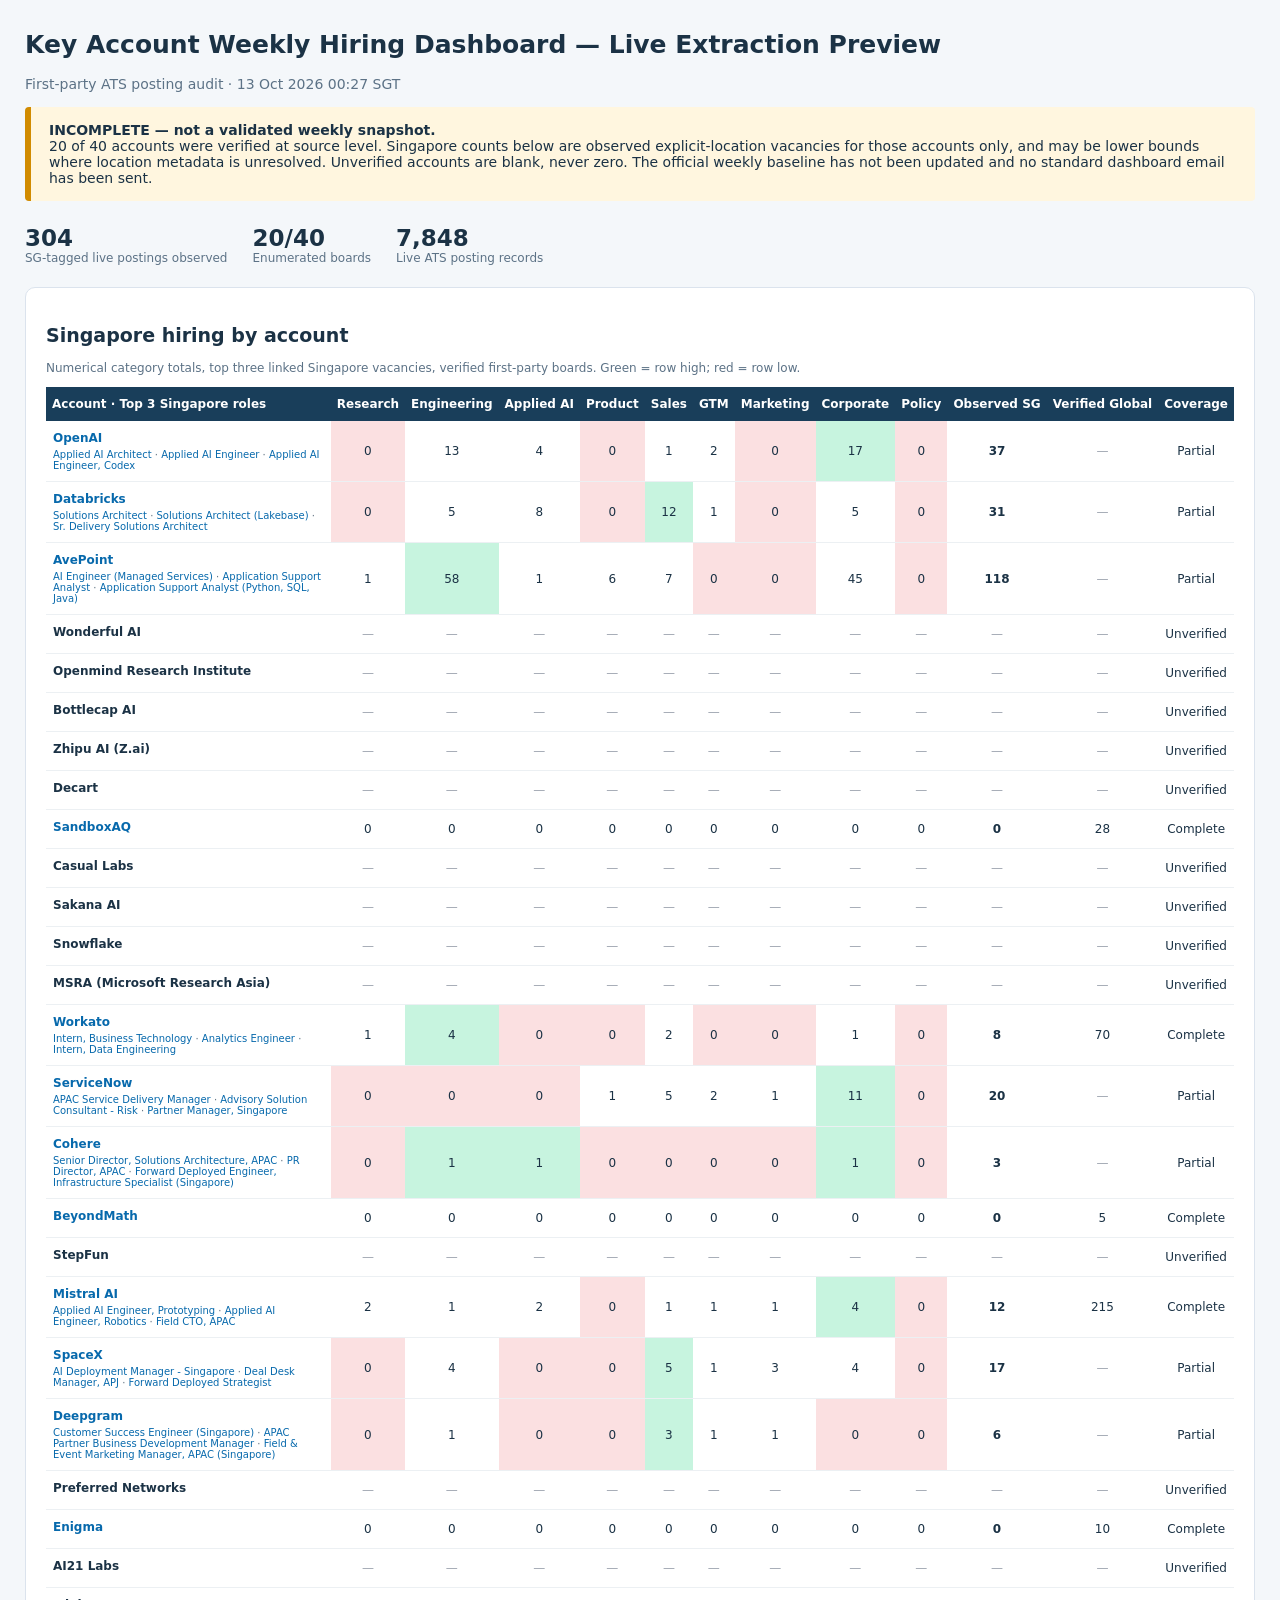
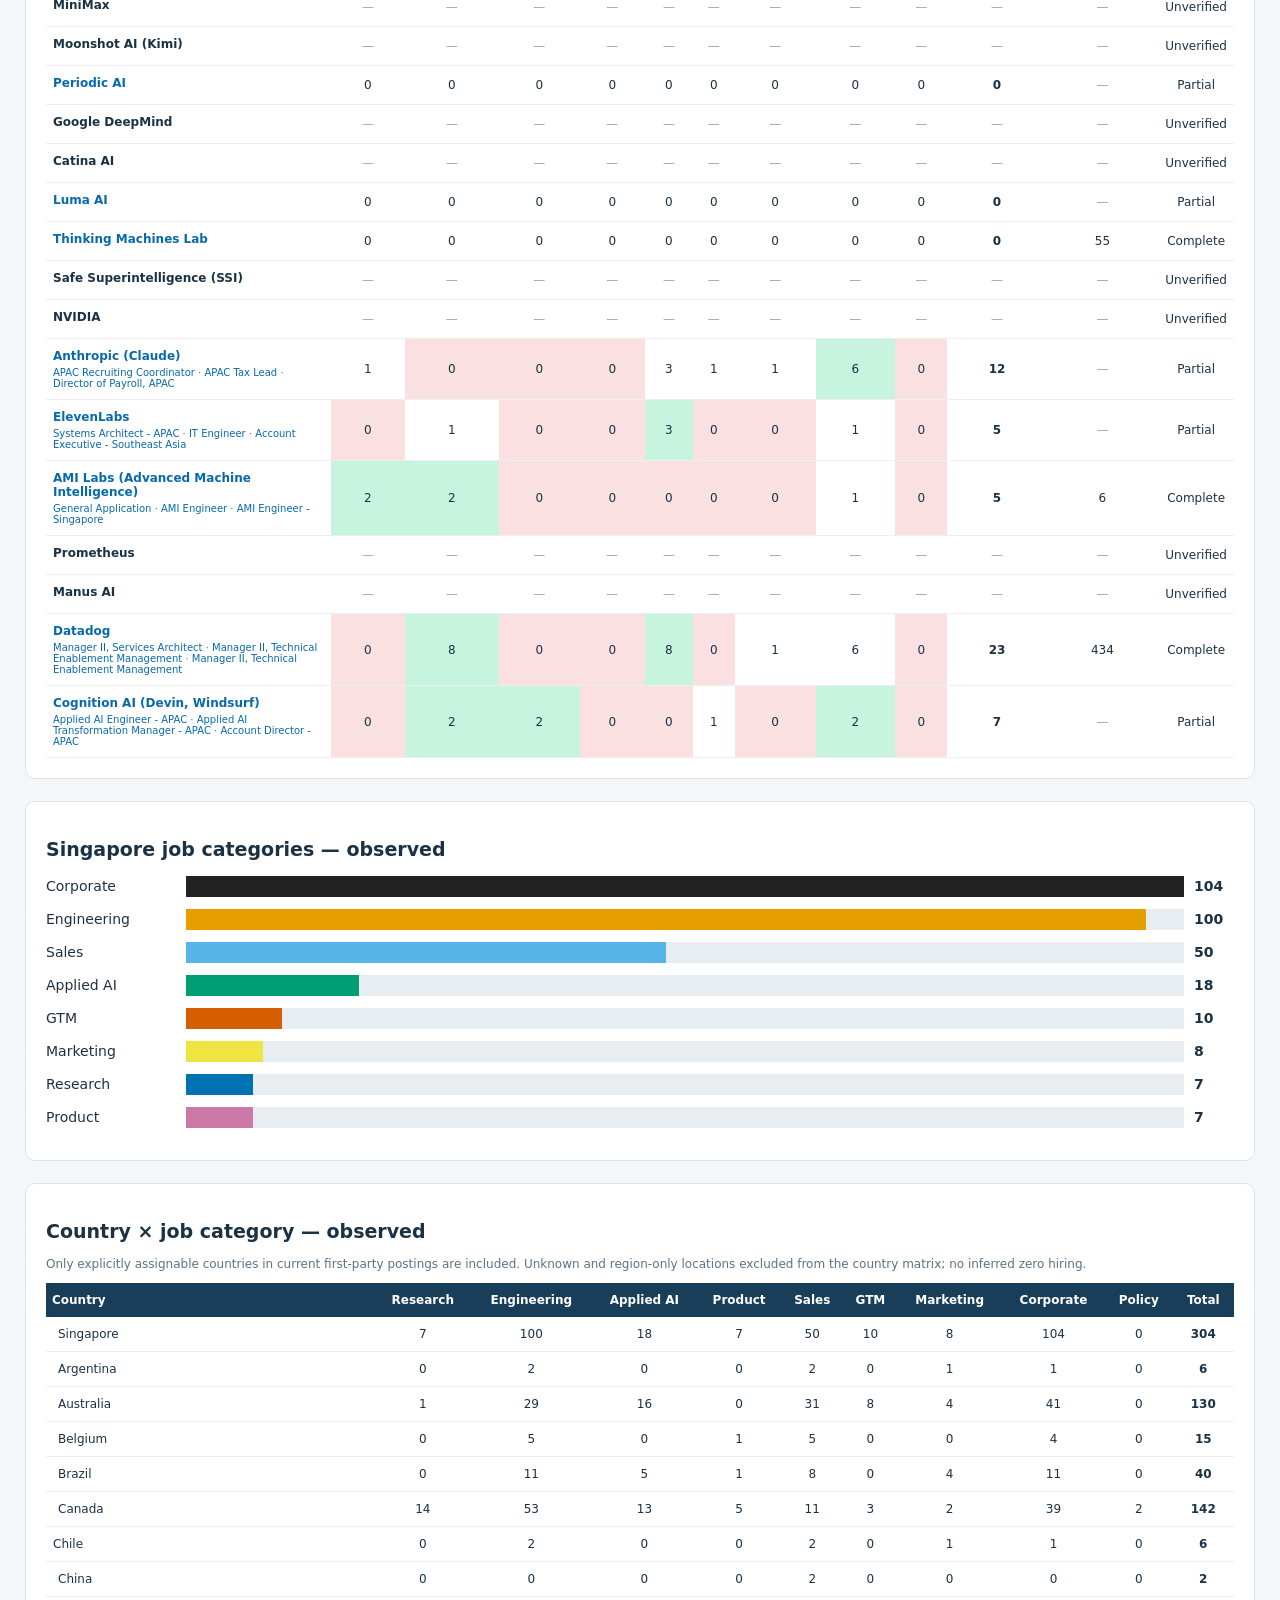
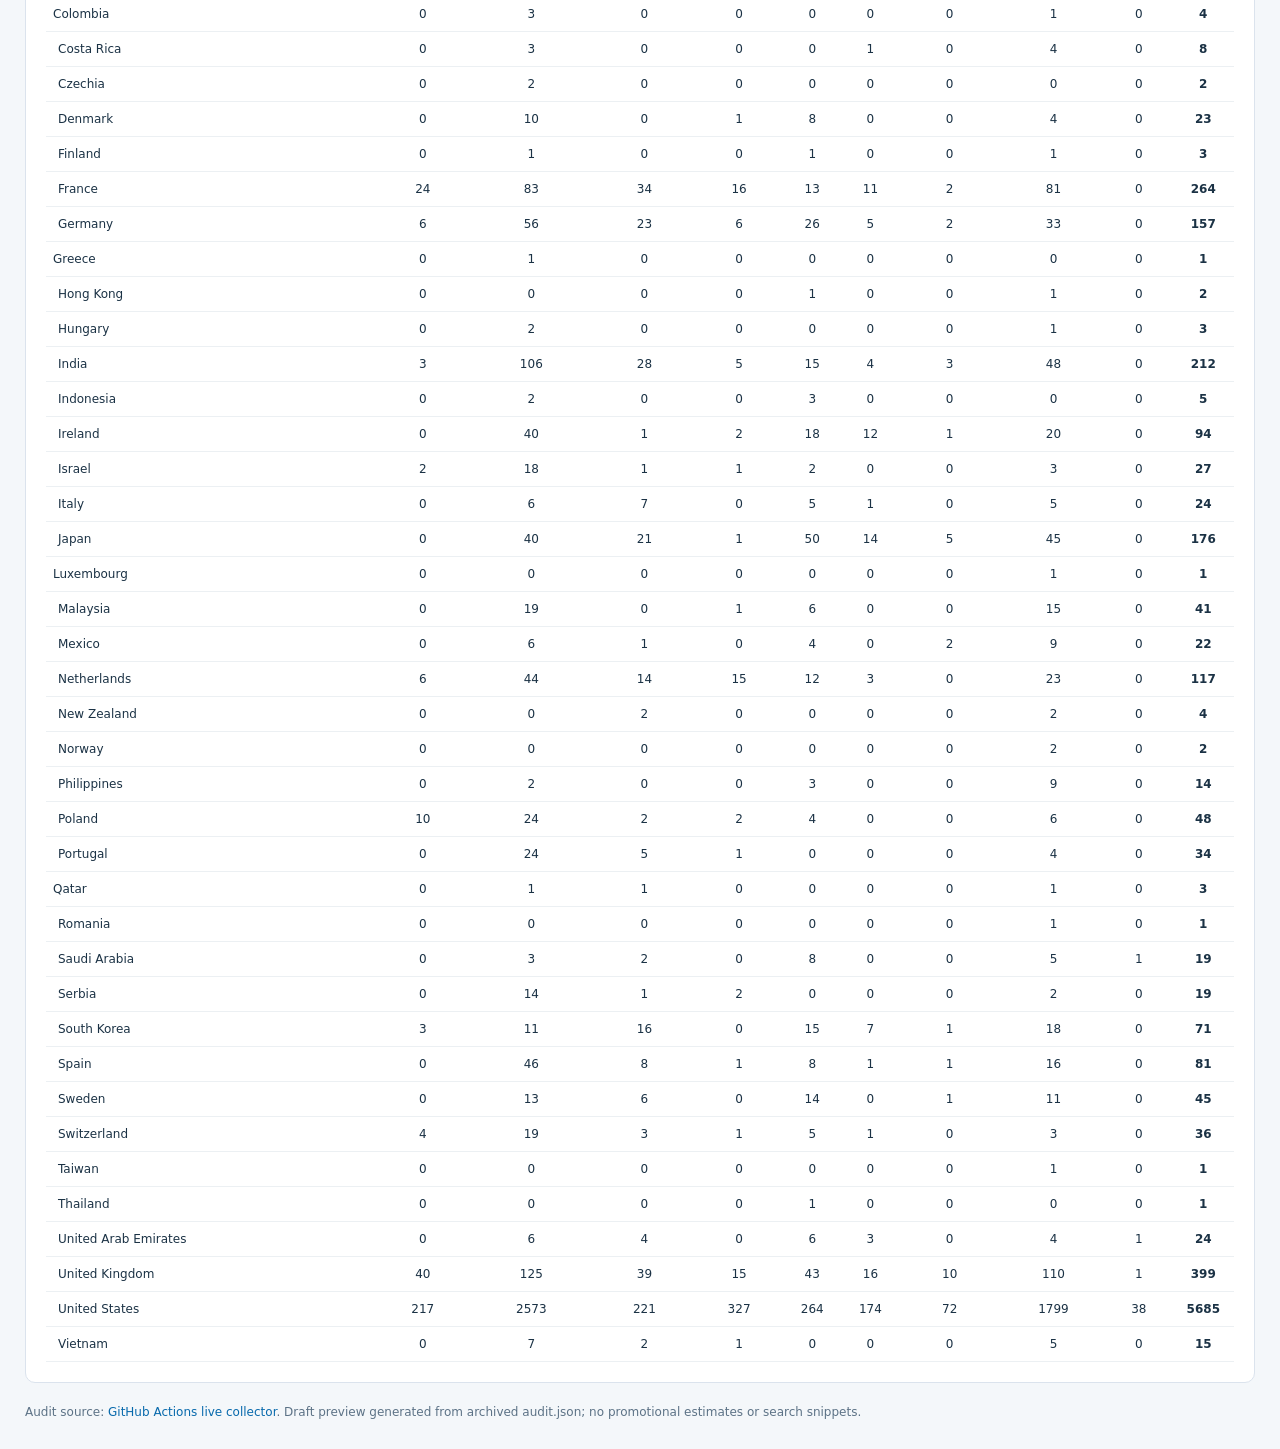
==== weekly-hiring-preview/index.html @ fa165f2d "Publish clearly labeled incomplete live hiring scrape preview without changing production baseline" ====
<!DOCTYPE html><html lang="en"><head><meta charset="UTF-8"><meta name="viewport" content="width=device-width,initial-scale=1"><title>Weekly Hiring — Incomplete Live Preview</title><style>body{font:14px system-ui,Arial,sans-serif;background:#f4f7fa;color:#1b3245;margin:0}main{max-width:1600px;margin:30px auto;padding:0 25px}h1{font-size:25px}h2{font-size:19px}.banner{background:#fff6df;border-left:6px solid #d18b00;padding:15px 18px;margin:15px 0 24px;border-radius:4px}.card{background:#fff;border-radius:10px;padding:20px;margin:22px 0;border:1px solid #dbe3ed}.muted{color:#5c7286}a{color:#0769ac;text-decoration:none}a:hover{text-decoration:underline}.wrap{overflow:auto}table{min-width:1050px;width:100%;border-collapse:collapse;font-size:12px}th{background:#193e5a;color:#fff;padding:10px 6px;text-align:center;white-space:nowrap}th:first-child{text-align:left}td{padding:10px 7px;border-bottom:1px solid #ecf0f3;text-align:center}td.name{text-align:left;min-width:240px}.role{font-size:10px;margin-top:4px;color:#5f7180}.top{background:#c7f4df}.low{background:#fbe0e1}.unknown{color:#9ca3af}.bar{display:grid;grid-template-columns:130px 1fr 40px;align-items:center;gap:10px;margin:12px 0}.track{background:#e8edf1;height:21px}.fill{height:21px}.flag{width:20px;vertical-align:middle;margin-right:5px}.meta{display:flex;gap:25px;flex-wrap:wrap}.stat{font-size:23px;font-weight:700}.small{font-size:12px}</style></head><body><main><h1>Key Account Weekly Hiring Dashboard — Live Extraction Preview</h1><div class="muted">First-party ATS posting audit · 13 Oct 2026 00:27 SGT</div><div class="banner"><strong>INCOMPLETE — not a validated weekly snapshot.</strong><br>20 of 40 accounts were verified at source level. Singapore counts below are observed explicit-location vacancies for those accounts only, and may be lower bounds where location metadata is unresolved. Unverified accounts are blank, never zero. The official weekly baseline has not been updated and no standard dashboard email has been sent.</div><div class="meta"><div><div class="stat">304</div><div class="small muted">SG-tagged live postings observed</div></div><div><div class="stat">20/40</div><div class="small muted">Enumerated boards</div></div><div><div class="stat">7,848</div><div class="small muted">Live ATS posting records</div></div></div><section class="card"><h2>Singapore hiring by account</h2><p class="small muted">Numerical category totals, top three linked Singapore vacancies, verified first-party boards. Green = row high; red = row low.</p><div class="wrap"><table><thead><tr><th>Account · Top 3 Singapore roles</th><th>Research</th><th>Engineering</th><th>Applied AI</th><th>Product</th><th>Sales</th><th>GTM</th><th>Marketing</th><th>Corporate</th><th>Policy</th><th>Observed SG</th><th>Verified Global</th><th>Coverage</th></tr></thead><tbody><tr><td class="name"><b><a target="_blank" rel="noopener noreferrer" href="https://jobs.ashbyhq.com/openai">OpenAI</a></b><div class="role"><a target="_blank" rel="noopener noreferrer" href="https://jobs.ashbyhq.com/openai/b8fbe6d1-6363-4366-8484-de32cf4d1410">Applied AI Architect</a> · <a target="_blank" rel="noopener noreferrer" href="https://jobs.ashbyhq.com/openai/8acfba11-707e-4d8e-a860-88643fae24ba">Applied AI Engineer</a> · <a target="_blank" rel="noopener noreferrer" href="https://jobs.ashbyhq.com/openai/02ec1893-17df-420c-8d19-48eca8edd884">Applied AI Engineer, Codex</a></div></td><td class="low">0</td><td class="">13</td><td class="">4</td><td class="low">0</td><td class="">1</td><td class="">2</td><td class="low">0</td><td class="top">17</td><td class="low">0</td><td><b>37</b></td><td class="unknown">—</td><td>Partial</td></tr><tr><td class="name"><b><a target="_blank" rel="noopener noreferrer" href="https://boards.greenhouse.io/databricks">Databricks</a></b><div class="role"><a target="_blank" rel="noopener noreferrer" href="https://databricks.com/company/careers/open-positions/job?gh_jid=8783421002">Solutions Architect</a> · <a target="_blank" rel="noopener noreferrer" href="https://databricks.com/company/careers/open-positions/job?gh_jid=8567985002">Solutions Architect (Lakebase)</a> · <a target="_blank" rel="noopener noreferrer" href="https://databricks.com/company/careers/open-positions/job?gh_jid=8849858002">Sr. Delivery Solutions Architect</a></div></td><td class="low">0</td><td class="">5</td><td class="">8</td><td class="low">0</td><td class="top">12</td><td class="">1</td><td class="low">0</td><td class="">5</td><td class="low">0</td><td><b>31</b></td><td class="unknown">—</td><td>Partial</td></tr><tr><td class="name"><b><a target="_blank" rel="noopener noreferrer" href="https://boards.greenhouse.io/avepoint">AvePoint</a></b><div class="role"><a target="_blank" rel="noopener noreferrer" href="https://www.avepoint.com/careers/job-detail?gh_jid=8029829">AI Engineer (Managed Services)</a> · <a target="_blank" rel="noopener noreferrer" href="https://www.avepoint.com/careers/job-detail?gh_jid=7765557">Application Support Analyst</a> · <a target="_blank" rel="noopener noreferrer" href="https://www.avepoint.com/careers/job-detail?gh_jid=7809999">Application Support Analyst (Python, SQL, Java)</a></div></td><td class="">1</td><td class="top">58</td><td class="">1</td><td class="">6</td><td class="">7</td><td class="low">0</td><td class="low">0</td><td class="">45</td><td class="low">0</td><td><b>118</b></td><td class="unknown">—</td><td>Partial</td></tr><tr><td class="name"><b>Wonderful AI</b><div class="role"></div></td><td class="unknown">—</td><td class="unknown">—</td><td class="unknown">—</td><td class="unknown">—</td><td class="unknown">—</td><td class="unknown">—</td><td class="unknown">—</td><td class="unknown">—</td><td class="unknown">—</td><td class="unknown">—</td><td class="unknown">—</td><td>Unverified</td></tr><tr><td class="name"><b>Openmind Research Institute</b><div class="role"></div></td><td class="unknown">—</td><td class="unknown">—</td><td class="unknown">—</td><td class="unknown">—</td><td class="unknown">—</td><td class="unknown">—</td><td class="unknown">—</td><td class="unknown">—</td><td class="unknown">—</td><td class="unknown">—</td><td class="unknown">—</td><td>Unverified</td></tr><tr><td class="name"><b>Bottlecap AI</b><div class="role"></div></td><td class="unknown">—</td><td class="unknown">—</td><td class="unknown">—</td><td class="unknown">—</td><td class="unknown">—</td><td class="unknown">—</td><td class="unknown">—</td><td class="unknown">—</td><td class="unknown">—</td><td class="unknown">—</td><td class="unknown">—</td><td>Unverified</td></tr><tr><td class="name"><b>Zhipu AI (Z.ai)</b><div class="role"></div></td><td class="unknown">—</td><td class="unknown">—</td><td class="unknown">—</td><td class="unknown">—</td><td class="unknown">—</td><td class="unknown">—</td><td class="unknown">—</td><td class="unknown">—</td><td class="unknown">—</td><td class="unknown">—</td><td class="unknown">—</td><td>Unverified</td></tr><tr><td class="name"><b>Decart</b><div class="role"></div></td><td class="unknown">—</td><td class="unknown">—</td><td class="unknown">—</td><td class="unknown">—</td><td class="unknown">—</td><td class="unknown">—</td><td class="unknown">—</td><td class="unknown">—</td><td class="unknown">—</td><td class="unknown">—</td><td class="unknown">—</td><td>Unverified</td></tr><tr><td class="name"><b><a target="_blank" rel="noopener noreferrer" href="https://jobs.ashbyhq.com/sandboxaq">SandboxAQ</a></b><div class="role"></div></td><td class="">0</td><td class="">0</td><td class="">0</td><td class="">0</td><td class="">0</td><td class="">0</td><td class="">0</td><td class="">0</td><td class="">0</td><td><b>0</b></td><td>28</td><td>Complete</td></tr><tr><td class="name"><b>Casual Labs</b><div class="role"></div></td><td class="unknown">—</td><td class="unknown">—</td><td class="unknown">—</td><td class="unknown">—</td><td class="unknown">—</td><td class="unknown">—</td><td class="unknown">—</td><td class="unknown">—</td><td class="unknown">—</td><td class="unknown">—</td><td class="unknown">—</td><td>Unverified</td></tr><tr><td class="name"><b>Sakana AI</b><div class="role"></div></td><td class="unknown">—</td><td class="unknown">—</td><td class="unknown">—</td><td class="unknown">—</td><td class="unknown">—</td><td class="unknown">—</td><td class="unknown">—</td><td class="unknown">—</td><td class="unknown">—</td><td class="unknown">—</td><td class="unknown">—</td><td>Unverified</td></tr><tr><td class="name"><b>Snowflake</b><div class="role"></div></td><td class="unknown">—</td><td class="unknown">—</td><td class="unknown">—</td><td class="unknown">—</td><td class="unknown">—</td><td class="unknown">—</td><td class="unknown">—</td><td class="unknown">—</td><td class="unknown">—</td><td class="unknown">—</td><td class="unknown">—</td><td>Unverified</td></tr><tr><td class="name"><b>MSRA (Microsoft Research Asia)</b><div class="role"></div></td><td class="unknown">—</td><td class="unknown">—</td><td class="unknown">—</td><td class="unknown">—</td><td class="unknown">—</td><td class="unknown">—</td><td class="unknown">—</td><td class="unknown">—</td><td class="unknown">—</td><td class="unknown">—</td><td class="unknown">—</td><td>Unverified</td></tr><tr><td class="name"><b><a target="_blank" rel="noopener noreferrer" href="https://boards.greenhouse.io/workato">Workato</a></b><div class="role"><a target="_blank" rel="noopener noreferrer" href="https://www.workato.com/careers?gh_jid=8644024002#open-roles">Intern, Business Technology</a> · <a target="_blank" rel="noopener noreferrer" href="https://www.workato.com/careers?gh_jid=8870119002#open-roles">Analytics Engineer</a> · <a target="_blank" rel="noopener noreferrer" href="https://www.workato.com/careers?gh_jid=8731177002#open-roles">Intern, Data Engineering</a></div></td><td class="">1</td><td class="top">4</td><td class="low">0</td><td class="low">0</td><td class="">2</td><td class="low">0</td><td class="low">0</td><td class="">1</td><td class="low">0</td><td><b>8</b></td><td>70</td><td>Complete</td></tr><tr><td class="name"><b><a target="_blank" rel="noopener noreferrer" href="https://careers.smartrecruiters.com/ServiceNow">ServiceNow</a></b><div class="role"><a target="_blank" rel="noopener noreferrer" href="https://api.smartrecruiters.com/v1/companies/ServiceNow/postings/744000153870781">APAC Service Delivery Manager</a> · <a target="_blank" rel="noopener noreferrer" href="https://api.smartrecruiters.com/v1/companies/ServiceNow/postings/744000154948875">Advisory Solution Consultant - Risk</a> · <a target="_blank" rel="noopener noreferrer" href="https://api.smartrecruiters.com/v1/companies/ServiceNow/postings/744000144601789">Partner Manager, Singapore </a></div></td><td class="low">0</td><td class="low">0</td><td class="low">0</td><td class="">1</td><td class="">5</td><td class="">2</td><td class="">1</td><td class="top">11</td><td class="low">0</td><td><b>20</b></td><td class="unknown">—</td><td>Partial</td></tr><tr><td class="name"><b><a target="_blank" rel="noopener noreferrer" href="https://jobs.ashbyhq.com/cohere">Cohere</a></b><div class="role"><a target="_blank" rel="noopener noreferrer" href="https://jobs.ashbyhq.com/cohere/14a286d9-e415-4198-8d3b-8e0a7882a5b6">Senior Director, Solutions Architecture, APAC</a> · <a target="_blank" rel="noopener noreferrer" href="https://jobs.ashbyhq.com/cohere/fee0951d-8f8a-41ad-a7d5-4b0083bbe777">PR Director, APAC</a> · <a target="_blank" rel="noopener noreferrer" href="https://jobs.ashbyhq.com/cohere/e88931c0-d3fa-4e81-accc-45db823ea616">Forward Deployed Engineer, Infrastructure Specialist (Singapore)</a></div></td><td class="low">0</td><td class="top">1</td><td class="top">1</td><td class="low">0</td><td class="low">0</td><td class="low">0</td><td class="low">0</td><td class="top">1</td><td class="low">0</td><td><b>3</b></td><td class="unknown">—</td><td>Partial</td></tr><tr><td class="name"><b><a target="_blank" rel="noopener noreferrer" href="https://jobs.ashbyhq.com/beyondmath">BeyondMath</a></b><div class="role"></div></td><td class="">0</td><td class="">0</td><td class="">0</td><td class="">0</td><td class="">0</td><td class="">0</td><td class="">0</td><td class="">0</td><td class="">0</td><td><b>0</b></td><td>5</td><td>Complete</td></tr><tr><td class="name"><b>StepFun</b><div class="role"></div></td><td class="unknown">—</td><td class="unknown">—</td><td class="unknown">—</td><td class="unknown">—</td><td class="unknown">—</td><td class="unknown">—</td><td class="unknown">—</td><td class="unknown">—</td><td class="unknown">—</td><td class="unknown">—</td><td class="unknown">—</td><td>Unverified</td></tr><tr><td class="name"><b><a target="_blank" rel="noopener noreferrer" href="https://jobs.ashbyhq.com/mistral.ai">Mistral AI</a></b><div class="role"><a target="_blank" rel="noopener noreferrer" href="https://jobs.ashbyhq.com/mistral.ai/52e1cc10-dfe0-4361-81c1-227f70f61e20">Applied AI Engineer, Prototyping</a> · <a target="_blank" rel="noopener noreferrer" href="https://jobs.ashbyhq.com/mistral.ai/d5b3861e-d8ff-4b8f-b0a1-3b8582a1c7b4">Applied AI Engineer, Robotics</a> · <a target="_blank" rel="noopener noreferrer" href="https://jobs.ashbyhq.com/mistral.ai/4c78b767-a3bb-454c-914e-4d5c4d38a0ec">Field CTO, APAC</a></div></td><td class="">2</td><td class="">1</td><td class="">2</td><td class="low">0</td><td class="">1</td><td class="">1</td><td class="">1</td><td class="top">4</td><td class="low">0</td><td><b>12</b></td><td>215</td><td>Complete</td></tr><tr><td class="name"><b><a target="_blank" rel="noopener noreferrer" href="https://boards.greenhouse.io/spacex">SpaceX</a></b><div class="role"><a target="_blank" rel="noopener noreferrer" href="https://jobs.ashbyhq.com/cursor/e3ccb495-a8a3-4ff0-a27b-262188abb9df">AI Deployment Manager - Singapore</a> · <a target="_blank" rel="noopener noreferrer" href="https://jobs.ashbyhq.com/cursor/64606b00-0273-4f74-966b-19f3ea01c469">Deal Desk Manager, APJ</a> · <a target="_blank" rel="noopener noreferrer" href="https://jobs.ashbyhq.com/cursor/f2cf204b-f469-4997-9508-f218c5869706">Forward Deployed Strategist</a></div></td><td class="low">0</td><td class="">4</td><td class="low">0</td><td class="low">0</td><td class="top">5</td><td class="">1</td><td class="">3</td><td class="">4</td><td class="low">0</td><td><b>17</b></td><td class="unknown">—</td><td>Partial</td></tr><tr><td class="name"><b><a target="_blank" rel="noopener noreferrer" href="https://jobs.ashbyhq.com/deepgram">Deepgram</a></b><div class="role"><a target="_blank" rel="noopener noreferrer" href="https://jobs.ashbyhq.com/deepgram/4cc235e0-f195-4f44-84f3-c30e07c4a388">Customer Success Engineer (Singapore)</a> · <a target="_blank" rel="noopener noreferrer" href="https://jobs.ashbyhq.com/deepgram/aafbab17-4caa-4b87-811c-21acfc566cf4">APAC Partner Business Development Manager</a> · <a target="_blank" rel="noopener noreferrer" href="https://jobs.ashbyhq.com/deepgram/6c2a6918-b04c-4407-b87c-46090c114bb0">Field &amp; Event Marketing Manager, APAC (Singapore)</a></div></td><td class="low">0</td><td class="">1</td><td class="low">0</td><td class="low">0</td><td class="top">3</td><td class="">1</td><td class="">1</td><td class="low">0</td><td class="low">0</td><td><b>6</b></td><td class="unknown">—</td><td>Partial</td></tr><tr><td class="name"><b>Preferred Networks</b><div class="role"></div></td><td class="unknown">—</td><td class="unknown">—</td><td class="unknown">—</td><td class="unknown">—</td><td class="unknown">—</td><td class="unknown">—</td><td class="unknown">—</td><td class="unknown">—</td><td class="unknown">—</td><td class="unknown">—</td><td class="unknown">—</td><td>Unverified</td></tr><tr><td class="name"><b><a target="_blank" rel="noopener noreferrer" href="https://boards.greenhouse.io/enigmaio">Enigma</a></b><div class="role"></div></td><td class="">0</td><td class="">0</td><td class="">0</td><td class="">0</td><td class="">0</td><td class="">0</td><td class="">0</td><td class="">0</td><td class="">0</td><td><b>0</b></td><td>10</td><td>Complete</td></tr><tr><td class="name"><b>AI21 Labs</b><div class="role"></div></td><td class="unknown">—</td><td class="unknown">—</td><td class="unknown">—</td><td class="unknown">—</td><td class="unknown">—</td><td class="unknown">—</td><td class="unknown">—</td><td class="unknown">—</td><td class="unknown">—</td><td class="unknown">—</td><td class="unknown">—</td><td>Unverified</td></tr><tr><td class="name"><b>MiniMax</b><div class="role"></div></td><td class="unknown">—</td><td class="unknown">—</td><td class="unknown">—</td><td class="unknown">—</td><td class="unknown">—</td><td class="unknown">—</td><td class="unknown">—</td><td class="unknown">—</td><td class="unknown">—</td><td class="unknown">—</td><td class="unknown">—</td><td>Unverified</td></tr><tr><td class="name"><b>Moonshot AI (Kimi)</b><div class="role"></div></td><td class="unknown">—</td><td class="unknown">—</td><td class="unknown">—</td><td class="unknown">—</td><td class="unknown">—</td><td class="unknown">—</td><td class="unknown">—</td><td class="unknown">—</td><td class="unknown">—</td><td class="unknown">—</td><td class="unknown">—</td><td>Unverified</td></tr><tr><td class="name"><b><a target="_blank" rel="noopener noreferrer" href="https://jobs.ashbyhq.com/periodic-labs">Periodic AI</a></b><div class="role"></div></td><td class="">0</td><td class="">0</td><td class="">0</td><td class="">0</td><td class="">0</td><td class="">0</td><td class="">0</td><td class="">0</td><td class="">0</td><td><b>0</b></td><td class="unknown">—</td><td>Partial</td></tr><tr><td class="name"><b>Google DeepMind</b><div class="role"></div></td><td class="unknown">—</td><td class="unknown">—</td><td class="unknown">—</td><td class="unknown">—</td><td class="unknown">—</td><td class="unknown">—</td><td class="unknown">—</td><td class="unknown">—</td><td class="unknown">—</td><td class="unknown">—</td><td class="unknown">—</td><td>Unverified</td></tr><tr><td class="name"><b>Catina AI</b><div class="role"></div></td><td class="unknown">—</td><td class="unknown">—</td><td class="unknown">—</td><td class="unknown">—</td><td class="unknown">—</td><td class="unknown">—</td><td class="unknown">—</td><td class="unknown">—</td><td class="unknown">—</td><td class="unknown">—</td><td class="unknown">—</td><td>Unverified</td></tr><tr><td class="name"><b><a target="_blank" rel="noopener noreferrer" href="https://jobs.ashbyhq.com/lumaai">Luma AI</a></b><div class="role"></div></td><td class="">0</td><td class="">0</td><td class="">0</td><td class="">0</td><td class="">0</td><td class="">0</td><td class="">0</td><td class="">0</td><td class="">0</td><td><b>0</b></td><td class="unknown">—</td><td>Partial</td></tr><tr><td class="name"><b><a target="_blank" rel="noopener noreferrer" href="https://jobs.ashbyhq.com/thinkingmachines">Thinking Machines Lab</a></b><div class="role"></div></td><td class="">0</td><td class="">0</td><td class="">0</td><td class="">0</td><td class="">0</td><td class="">0</td><td class="">0</td><td class="">0</td><td class="">0</td><td><b>0</b></td><td>55</td><td>Complete</td></tr><tr><td class="name"><b>Safe Superintelligence (SSI)</b><div class="role"></div></td><td class="unknown">—</td><td class="unknown">—</td><td class="unknown">—</td><td class="unknown">—</td><td class="unknown">—</td><td class="unknown">—</td><td class="unknown">—</td><td class="unknown">—</td><td class="unknown">—</td><td class="unknown">—</td><td class="unknown">—</td><td>Unverified</td></tr><tr><td class="name"><b>NVIDIA</b><div class="role"></div></td><td class="unknown">—</td><td class="unknown">—</td><td class="unknown">—</td><td class="unknown">—</td><td class="unknown">—</td><td class="unknown">—</td><td class="unknown">—</td><td class="unknown">—</td><td class="unknown">—</td><td class="unknown">—</td><td class="unknown">—</td><td>Unverified</td></tr><tr><td class="name"><b><a target="_blank" rel="noopener noreferrer" href="https://boards.greenhouse.io/anthropic">Anthropic (Claude)</a></b><div class="role"><a target="_blank" rel="noopener noreferrer" href="https://job-boards.greenhouse.io/anthropic/jobs/5427309008">APAC Recruiting Coordinator</a> · <a target="_blank" rel="noopener noreferrer" href="https://job-boards.greenhouse.io/anthropic/jobs/5358148008">APAC Tax Lead</a> · <a target="_blank" rel="noopener noreferrer" href="https://job-boards.greenhouse.io/anthropic/jobs/5357955008">Director of Payroll, APAC</a></div></td><td class="">1</td><td class="low">0</td><td class="low">0</td><td class="low">0</td><td class="">3</td><td class="">1</td><td class="">1</td><td class="top">6</td><td class="low">0</td><td><b>12</b></td><td class="unknown">—</td><td>Partial</td></tr><tr><td class="name"><b><a target="_blank" rel="noopener noreferrer" href="https://jobs.ashbyhq.com/elevenlabs">ElevenLabs</a></b><div class="role"><a target="_blank" rel="noopener noreferrer" href="https://jobs.ashbyhq.com/elevenlabs/90cc8a34-1707-4aef-b509-94f94389d149">Systems Architect - APAC </a> · <a target="_blank" rel="noopener noreferrer" href="https://jobs.ashbyhq.com/elevenlabs/51858d8d-38ac-450b-a069-797509f465ef">IT Engineer</a> · <a target="_blank" rel="noopener noreferrer" href="https://jobs.ashbyhq.com/elevenlabs/f0d1e869-4874-45af-9bc3-81479d88565b">Account Executive  - Southeast Asia </a></div></td><td class="low">0</td><td class="">1</td><td class="low">0</td><td class="low">0</td><td class="top">3</td><td class="low">0</td><td class="low">0</td><td class="">1</td><td class="low">0</td><td><b>5</b></td><td class="unknown">—</td><td>Partial</td></tr><tr><td class="name"><b><a target="_blank" rel="noopener noreferrer" href="https://jobs.ashbyhq.com/ami">AMI Labs (Advanced Machine Intelligence)</a></b><div class="role"><a target="_blank" rel="noopener noreferrer" href="https://jobs.ashbyhq.com/ami/34d3053f-381f-4350-9c9b-172e5d6a6b70">General Application</a> · <a target="_blank" rel="noopener noreferrer" href="https://jobs.ashbyhq.com/ami/df8b17c5-97e6-49e7-abb9-c21a39e4162a">AMI Engineer</a> · <a target="_blank" rel="noopener noreferrer" href="https://jobs.ashbyhq.com/ami/9f59ac61-f20b-4d33-9343-9603f693523f">AMI Engineer - Singapore</a></div></td><td class="top">2</td><td class="top">2</td><td class="low">0</td><td class="low">0</td><td class="low">0</td><td class="low">0</td><td class="low">0</td><td class="">1</td><td class="low">0</td><td><b>5</b></td><td>6</td><td>Complete</td></tr><tr><td class="name"><b>Prometheus</b><div class="role"></div></td><td class="unknown">—</td><td class="unknown">—</td><td class="unknown">—</td><td class="unknown">—</td><td class="unknown">—</td><td class="unknown">—</td><td class="unknown">—</td><td class="unknown">—</td><td class="unknown">—</td><td class="unknown">—</td><td class="unknown">—</td><td>Unverified</td></tr><tr><td class="name"><b>Manus AI</b><div class="role"></div></td><td class="unknown">—</td><td class="unknown">—</td><td class="unknown">—</td><td class="unknown">—</td><td class="unknown">—</td><td class="unknown">—</td><td class="unknown">—</td><td class="unknown">—</td><td class="unknown">—</td><td class="unknown">—</td><td class="unknown">—</td><td>Unverified</td></tr><tr><td class="name"><b><a target="_blank" rel="noopener noreferrer" href="https://boards.greenhouse.io/datadog">Datadog</a></b><div class="role"><a target="_blank" rel="noopener noreferrer" href="https://careers.datadoghq.com/detail/7939294/?gh_jid=7939294">Manager II, Services Architect</a> · <a target="_blank" rel="noopener noreferrer" href="https://careers.datadoghq.com/detail/8233540/?gh_jid=8233540">Manager II, Technical Enablement Management</a> · <a target="_blank" rel="noopener noreferrer" href="https://careers.datadoghq.com/detail/8226522/?gh_jid=8226522">Manager II, Technical Enablement Management</a></div></td><td class="low">0</td><td class="top">8</td><td class="low">0</td><td class="low">0</td><td class="top">8</td><td class="low">0</td><td class="">1</td><td class="">6</td><td class="low">0</td><td><b>23</b></td><td>434</td><td>Complete</td></tr><tr><td class="name"><b><a target="_blank" rel="noopener noreferrer" href="https://jobs.ashbyhq.com/cognition">Cognition AI (Devin, Windsurf)</a></b><div class="role"><a target="_blank" rel="noopener noreferrer" href="https://jobs.ashbyhq.com/cognition/12250aa8-c371-440c-8189-04872fd43eeb">Applied AI Engineer - APAC</a> · <a target="_blank" rel="noopener noreferrer" href="https://jobs.ashbyhq.com/cognition/be59ef70-1b34-4af5-a831-da964a6d3869">Applied AI Transformation Manager - APAC</a> · <a target="_blank" rel="noopener noreferrer" href="https://jobs.ashbyhq.com/cognition/99ac30db-26d9-4cae-8b50-5a509dfb10a9">Account Director - APAC</a></div></td><td class="low">0</td><td class="top">2</td><td class="top">2</td><td class="low">0</td><td class="low">0</td><td class="">1</td><td class="low">0</td><td class="top">2</td><td class="low">0</td><td><b>7</b></td><td class="unknown">—</td><td>Partial</td></tr></tbody></table></div></section><section class="card"><h2>Singapore job categories — observed</h2><div class="bar"><span>Corporate</span><div class="track"><div class="fill" style="width:100.0%;background:#222"></div></div><b>104</b></div><div class="bar"><span>Engineering</span><div class="track"><div class="fill" style="width:96.2%;background:#E69F00"></div></div><b>100</b></div><div class="bar"><span>Sales</span><div class="track"><div class="fill" style="width:48.1%;background:#56B4E9"></div></div><b>50</b></div><div class="bar"><span>Applied AI</span><div class="track"><div class="fill" style="width:17.3%;background:#009E73"></div></div><b>18</b></div><div class="bar"><span>GTM</span><div class="track"><div class="fill" style="width:9.6%;background:#D55E00"></div></div><b>10</b></div><div class="bar"><span>Marketing</span><div class="track"><div class="fill" style="width:7.7%;background:#F0E442"></div></div><b>8</b></div><div class="bar"><span>Research</span><div class="track"><div class="fill" style="width:6.7%;background:#0072B2"></div></div><b>7</b></div><div class="bar"><span>Product</span><div class="track"><div class="fill" style="width:6.7%;background:#CC79A7"></div></div><b>7</b></div></section><section class="card"><h2>Country × job category — observed</h2><p class="small muted">Only explicitly assignable countries in current first-party postings are included. Unknown and region-only locations excluded from the country matrix; no inferred zero hiring.</p><div class="wrap"><table><thead><tr><th>Country</th><th>Research</th><th>Engineering</th><th>Applied AI</th><th>Product</th><th>Sales</th><th>GTM</th><th>Marketing</th><th>Corporate</th><th>Policy</th><th>Total</th></tr></thead><tbody><tr><td class="name"><img class="flag" alt="" loading="lazy" src="https://flagcdn.com/w20/sg.png">Singapore</td><td>7</td><td>100</td><td>18</td><td>7</td><td>50</td><td>10</td><td>8</td><td>104</td><td>0</td><td><b>304</b></td></tr><tr><td class="name"><img class="flag" alt="" loading="lazy" src="https://flagcdn.com/w20/ar.png">Argentina</td><td>0</td><td>2</td><td>0</td><td>0</td><td>2</td><td>0</td><td>1</td><td>1</td><td>0</td><td><b>6</b></td></tr><tr><td class="name"><img class="flag" alt="" loading="lazy" src="https://flagcdn.com/w20/au.png">Australia</td><td>1</td><td>29</td><td>16</td><td>0</td><td>31</td><td>8</td><td>4</td><td>41</td><td>0</td><td><b>130</b></td></tr><tr><td class="name"><img class="flag" alt="" loading="lazy" src="https://flagcdn.com/w20/be.png">Belgium</td><td>0</td><td>5</td><td>0</td><td>1</td><td>5</td><td>0</td><td>0</td><td>4</td><td>0</td><td><b>15</b></td></tr><tr><td class="name"><img class="flag" alt="" loading="lazy" src="https://flagcdn.com/w20/br.png">Brazil</td><td>0</td><td>11</td><td>5</td><td>1</td><td>8</td><td>0</td><td>4</td><td>11</td><td>0</td><td><b>40</b></td></tr><tr><td class="name"><img class="flag" alt="" loading="lazy" src="https://flagcdn.com/w20/ca.png">Canada</td><td>14</td><td>53</td><td>13</td><td>5</td><td>11</td><td>3</td><td>2</td><td>39</td><td>2</td><td><b>142</b></td></tr><tr><td class="name">Chile</td><td>0</td><td>2</td><td>0</td><td>0</td><td>2</td><td>0</td><td>1</td><td>1</td><td>0</td><td><b>6</b></td></tr><tr><td class="name"><img class="flag" alt="" loading="lazy" src="https://flagcdn.com/w20/cn.png">China</td><td>0</td><td>0</td><td>0</td><td>0</td><td>2</td><td>0</td><td>0</td><td>0</td><td>0</td><td><b>2</b></td></tr><tr><td class="name">Colombia</td><td>0</td><td>3</td><td>0</td><td>0</td><td>0</td><td>0</td><td>0</td><td>1</td><td>0</td><td><b>4</b></td></tr><tr><td class="name"><img class="flag" alt="" loading="lazy" src="https://flagcdn.com/w20/cr.png">Costa Rica</td><td>0</td><td>3</td><td>0</td><td>0</td><td>0</td><td>1</td><td>0</td><td>4</td><td>0</td><td><b>8</b></td></tr><tr><td class="name"><img class="flag" alt="" loading="lazy" src="https://flagcdn.com/w20/cz.png">Czechia</td><td>0</td><td>2</td><td>0</td><td>0</td><td>0</td><td>0</td><td>0</td><td>0</td><td>0</td><td><b>2</b></td></tr><tr><td class="name"><img class="flag" alt="" loading="lazy" src="https://flagcdn.com/w20/dk.png">Denmark</td><td>0</td><td>10</td><td>0</td><td>1</td><td>8</td><td>0</td><td>0</td><td>4</td><td>0</td><td><b>23</b></td></tr><tr><td class="name"><img class="flag" alt="" loading="lazy" src="https://flagcdn.com/w20/fi.png">Finland</td><td>0</td><td>1</td><td>0</td><td>0</td><td>1</td><td>0</td><td>0</td><td>1</td><td>0</td><td><b>3</b></td></tr><tr><td class="name"><img class="flag" alt="" loading="lazy" src="https://flagcdn.com/w20/fr.png">France</td><td>24</td><td>83</td><td>34</td><td>16</td><td>13</td><td>11</td><td>2</td><td>81</td><td>0</td><td><b>264</b></td></tr><tr><td class="name"><img class="flag" alt="" loading="lazy" src="https://flagcdn.com/w20/de.png">Germany</td><td>6</td><td>56</td><td>23</td><td>6</td><td>26</td><td>5</td><td>2</td><td>33</td><td>0</td><td><b>157</b></td></tr><tr><td class="name">Greece</td><td>0</td><td>1</td><td>0</td><td>0</td><td>0</td><td>0</td><td>0</td><td>0</td><td>0</td><td><b>1</b></td></tr><tr><td class="name"><img class="flag" alt="" loading="lazy" src="https://flagcdn.com/w20/hk.png">Hong Kong</td><td>0</td><td>0</td><td>0</td><td>0</td><td>1</td><td>0</td><td>0</td><td>1</td><td>0</td><td><b>2</b></td></tr><tr><td class="name"><img class="flag" alt="" loading="lazy" src="https://flagcdn.com/w20/hu.png">Hungary</td><td>0</td><td>2</td><td>0</td><td>0</td><td>0</td><td>0</td><td>0</td><td>1</td><td>0</td><td><b>3</b></td></tr><tr><td class="name"><img class="flag" alt="" loading="lazy" src="https://flagcdn.com/w20/in.png">India</td><td>3</td><td>106</td><td>28</td><td>5</td><td>15</td><td>4</td><td>3</td><td>48</td><td>0</td><td><b>212</b></td></tr><tr><td class="name"><img class="flag" alt="" loading="lazy" src="https://flagcdn.com/w20/id.png">Indonesia</td><td>0</td><td>2</td><td>0</td><td>0</td><td>3</td><td>0</td><td>0</td><td>0</td><td>0</td><td><b>5</b></td></tr><tr><td class="name"><img class="flag" alt="" loading="lazy" src="https://flagcdn.com/w20/ie.png">Ireland</td><td>0</td><td>40</td><td>1</td><td>2</td><td>18</td><td>12</td><td>1</td><td>20</td><td>0</td><td><b>94</b></td></tr><tr><td class="name"><img class="flag" alt="" loading="lazy" src="https://flagcdn.com/w20/il.png">Israel</td><td>2</td><td>18</td><td>1</td><td>1</td><td>2</td><td>0</td><td>0</td><td>3</td><td>0</td><td><b>27</b></td></tr><tr><td class="name"><img class="flag" alt="" loading="lazy" src="https://flagcdn.com/w20/it.png">Italy</td><td>0</td><td>6</td><td>7</td><td>0</td><td>5</td><td>1</td><td>0</td><td>5</td><td>0</td><td><b>24</b></td></tr><tr><td class="name"><img class="flag" alt="" loading="lazy" src="https://flagcdn.com/w20/jp.png">Japan</td><td>0</td><td>40</td><td>21</td><td>1</td><td>50</td><td>14</td><td>5</td><td>45</td><td>0</td><td><b>176</b></td></tr><tr><td class="name">Luxembourg</td><td>0</td><td>0</td><td>0</td><td>0</td><td>0</td><td>0</td><td>0</td><td>1</td><td>0</td><td><b>1</b></td></tr><tr><td class="name"><img class="flag" alt="" loading="lazy" src="https://flagcdn.com/w20/my.png">Malaysia</td><td>0</td><td>19</td><td>0</td><td>1</td><td>6</td><td>0</td><td>0</td><td>15</td><td>0</td><td><b>41</b></td></tr><tr><td class="name"><img class="flag" alt="" loading="lazy" src="https://flagcdn.com/w20/mx.png">Mexico</td><td>0</td><td>6</td><td>1</td><td>0</td><td>4</td><td>0</td><td>2</td><td>9</td><td>0</td><td><b>22</b></td></tr><tr><td class="name"><img class="flag" alt="" loading="lazy" src="https://flagcdn.com/w20/nl.png">Netherlands</td><td>6</td><td>44</td><td>14</td><td>15</td><td>12</td><td>3</td><td>0</td><td>23</td><td>0</td><td><b>117</b></td></tr><tr><td class="name"><img class="flag" alt="" loading="lazy" src="https://flagcdn.com/w20/nz.png">New Zealand</td><td>0</td><td>0</td><td>2</td><td>0</td><td>0</td><td>0</td><td>0</td><td>2</td><td>0</td><td><b>4</b></td></tr><tr><td class="name"><img class="flag" alt="" loading="lazy" src="https://flagcdn.com/w20/no.png">Norway</td><td>0</td><td>0</td><td>0</td><td>0</td><td>0</td><td>0</td><td>0</td><td>2</td><td>0</td><td><b>2</b></td></tr><tr><td class="name"><img class="flag" alt="" loading="lazy" src="https://flagcdn.com/w20/ph.png">Philippines</td><td>0</td><td>2</td><td>0</td><td>0</td><td>3</td><td>0</td><td>0</td><td>9</td><td>0</td><td><b>14</b></td></tr><tr><td class="name"><img class="flag" alt="" loading="lazy" src="https://flagcdn.com/w20/pl.png">Poland</td><td>10</td><td>24</td><td>2</td><td>2</td><td>4</td><td>0</td><td>0</td><td>6</td><td>0</td><td><b>48</b></td></tr><tr><td class="name"><img class="flag" alt="" loading="lazy" src="https://flagcdn.com/w20/pt.png">Portugal</td><td>0</td><td>24</td><td>5</td><td>1</td><td>0</td><td>0</td><td>0</td><td>4</td><td>0</td><td><b>34</b></td></tr><tr><td class="name">Qatar</td><td>0</td><td>1</td><td>1</td><td>0</td><td>0</td><td>0</td><td>0</td><td>1</td><td>0</td><td><b>3</b></td></tr><tr><td class="name"><img class="flag" alt="" loading="lazy" src="https://flagcdn.com/w20/ro.png">Romania</td><td>0</td><td>0</td><td>0</td><td>0</td><td>0</td><td>0</td><td>0</td><td>1</td><td>0</td><td><b>1</b></td></tr><tr><td class="name"><img class="flag" alt="" loading="lazy" src="https://flagcdn.com/w20/sa.png">Saudi Arabia</td><td>0</td><td>3</td><td>2</td><td>0</td><td>8</td><td>0</td><td>0</td><td>5</td><td>1</td><td><b>19</b></td></tr><tr><td class="name"><img class="flag" alt="" loading="lazy" src="https://flagcdn.com/w20/rs.png">Serbia</td><td>0</td><td>14</td><td>1</td><td>2</td><td>0</td><td>0</td><td>0</td><td>2</td><td>0</td><td><b>19</b></td></tr><tr><td class="name"><img class="flag" alt="" loading="lazy" src="https://flagcdn.com/w20/kr.png">South Korea</td><td>3</td><td>11</td><td>16</td><td>0</td><td>15</td><td>7</td><td>1</td><td>18</td><td>0</td><td><b>71</b></td></tr><tr><td class="name"><img class="flag" alt="" loading="lazy" src="https://flagcdn.com/w20/es.png">Spain</td><td>0</td><td>46</td><td>8</td><td>1</td><td>8</td><td>1</td><td>1</td><td>16</td><td>0</td><td><b>81</b></td></tr><tr><td class="name"><img class="flag" alt="" loading="lazy" src="https://flagcdn.com/w20/se.png">Sweden</td><td>0</td><td>13</td><td>6</td><td>0</td><td>14</td><td>0</td><td>1</td><td>11</td><td>0</td><td><b>45</b></td></tr><tr><td class="name"><img class="flag" alt="" loading="lazy" src="https://flagcdn.com/w20/ch.png">Switzerland</td><td>4</td><td>19</td><td>3</td><td>1</td><td>5</td><td>1</td><td>0</td><td>3</td><td>0</td><td><b>36</b></td></tr><tr><td class="name"><img class="flag" alt="" loading="lazy" src="https://flagcdn.com/w20/tw.png">Taiwan</td><td>0</td><td>0</td><td>0</td><td>0</td><td>0</td><td>0</td><td>0</td><td>1</td><td>0</td><td><b>1</b></td></tr><tr><td class="name"><img class="flag" alt="" loading="lazy" src="https://flagcdn.com/w20/th.png">Thailand</td><td>0</td><td>0</td><td>0</td><td>0</td><td>1</td><td>0</td><td>0</td><td>0</td><td>0</td><td><b>1</b></td></tr><tr><td class="name"><img class="flag" alt="" loading="lazy" src="https://flagcdn.com/w20/ae.png">United Arab Emirates</td><td>0</td><td>6</td><td>4</td><td>0</td><td>6</td><td>3</td><td>0</td><td>4</td><td>1</td><td><b>24</b></td></tr><tr><td class="name"><img class="flag" alt="" loading="lazy" src="https://flagcdn.com/w20/gb.png">United Kingdom</td><td>40</td><td>125</td><td>39</td><td>15</td><td>43</td><td>16</td><td>10</td><td>110</td><td>1</td><td><b>399</b></td></tr><tr><td class="name"><img class="flag" alt="" loading="lazy" src="https://flagcdn.com/w20/us.png">United States</td><td>217</td><td>2573</td><td>221</td><td>327</td><td>264</td><td>174</td><td>72</td><td>1799</td><td>38</td><td><b>5685</b></td></tr><tr><td class="name"><img class="flag" alt="" loading="lazy" src="https://flagcdn.com/w20/vn.png">Vietnam</td><td>0</td><td>7</td><td>2</td><td>1</td><td>0</td><td>0</td><td>0</td><td>5</td><td>0</td><td><b>15</b></td></tr></tbody></table></div></section><div class="muted small">Audit source: <a href="https://github.com/shaoweikong95/EDB-Key-AI-Accounts-Daily-Intelligence-Briefs/actions/runs/38277476023">GitHub Actions live collector</a>. Draft preview generated from archived audit.json; no promotional estimates or search snippets.</div></main></body></html>
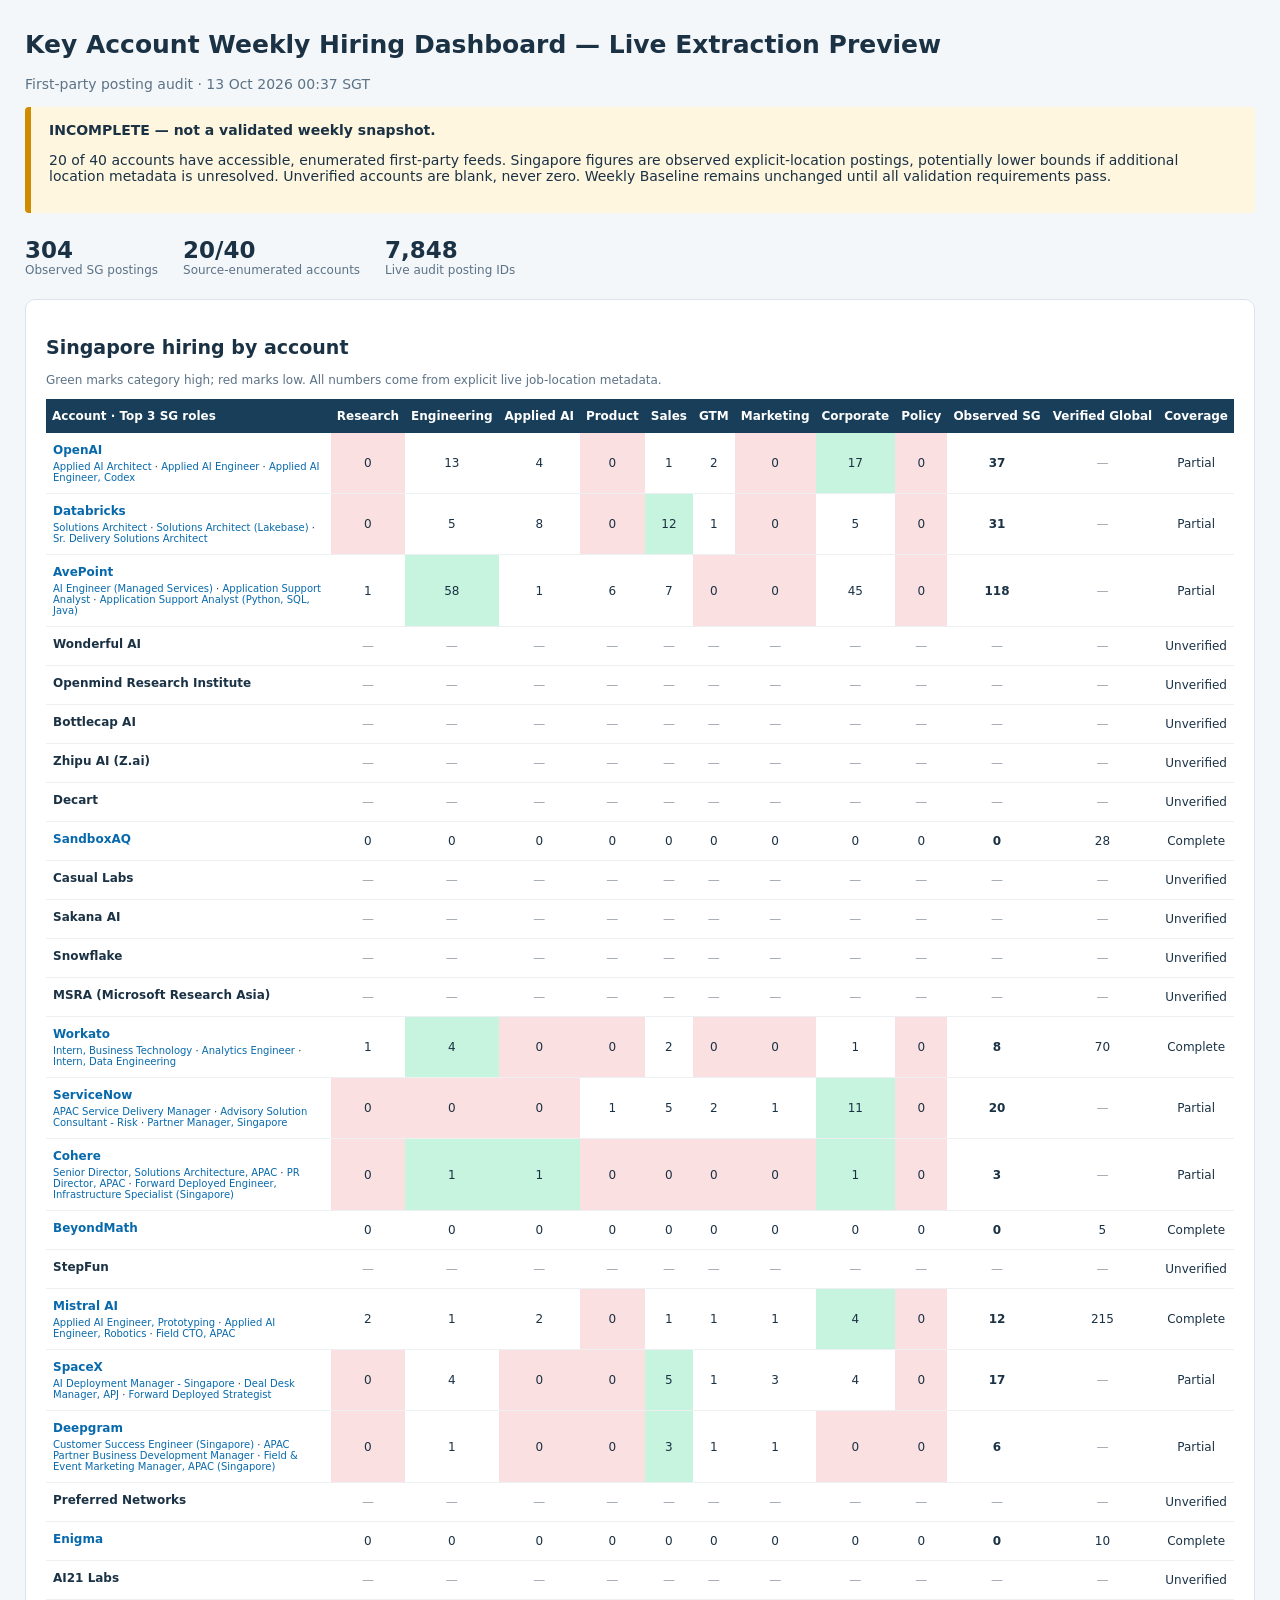
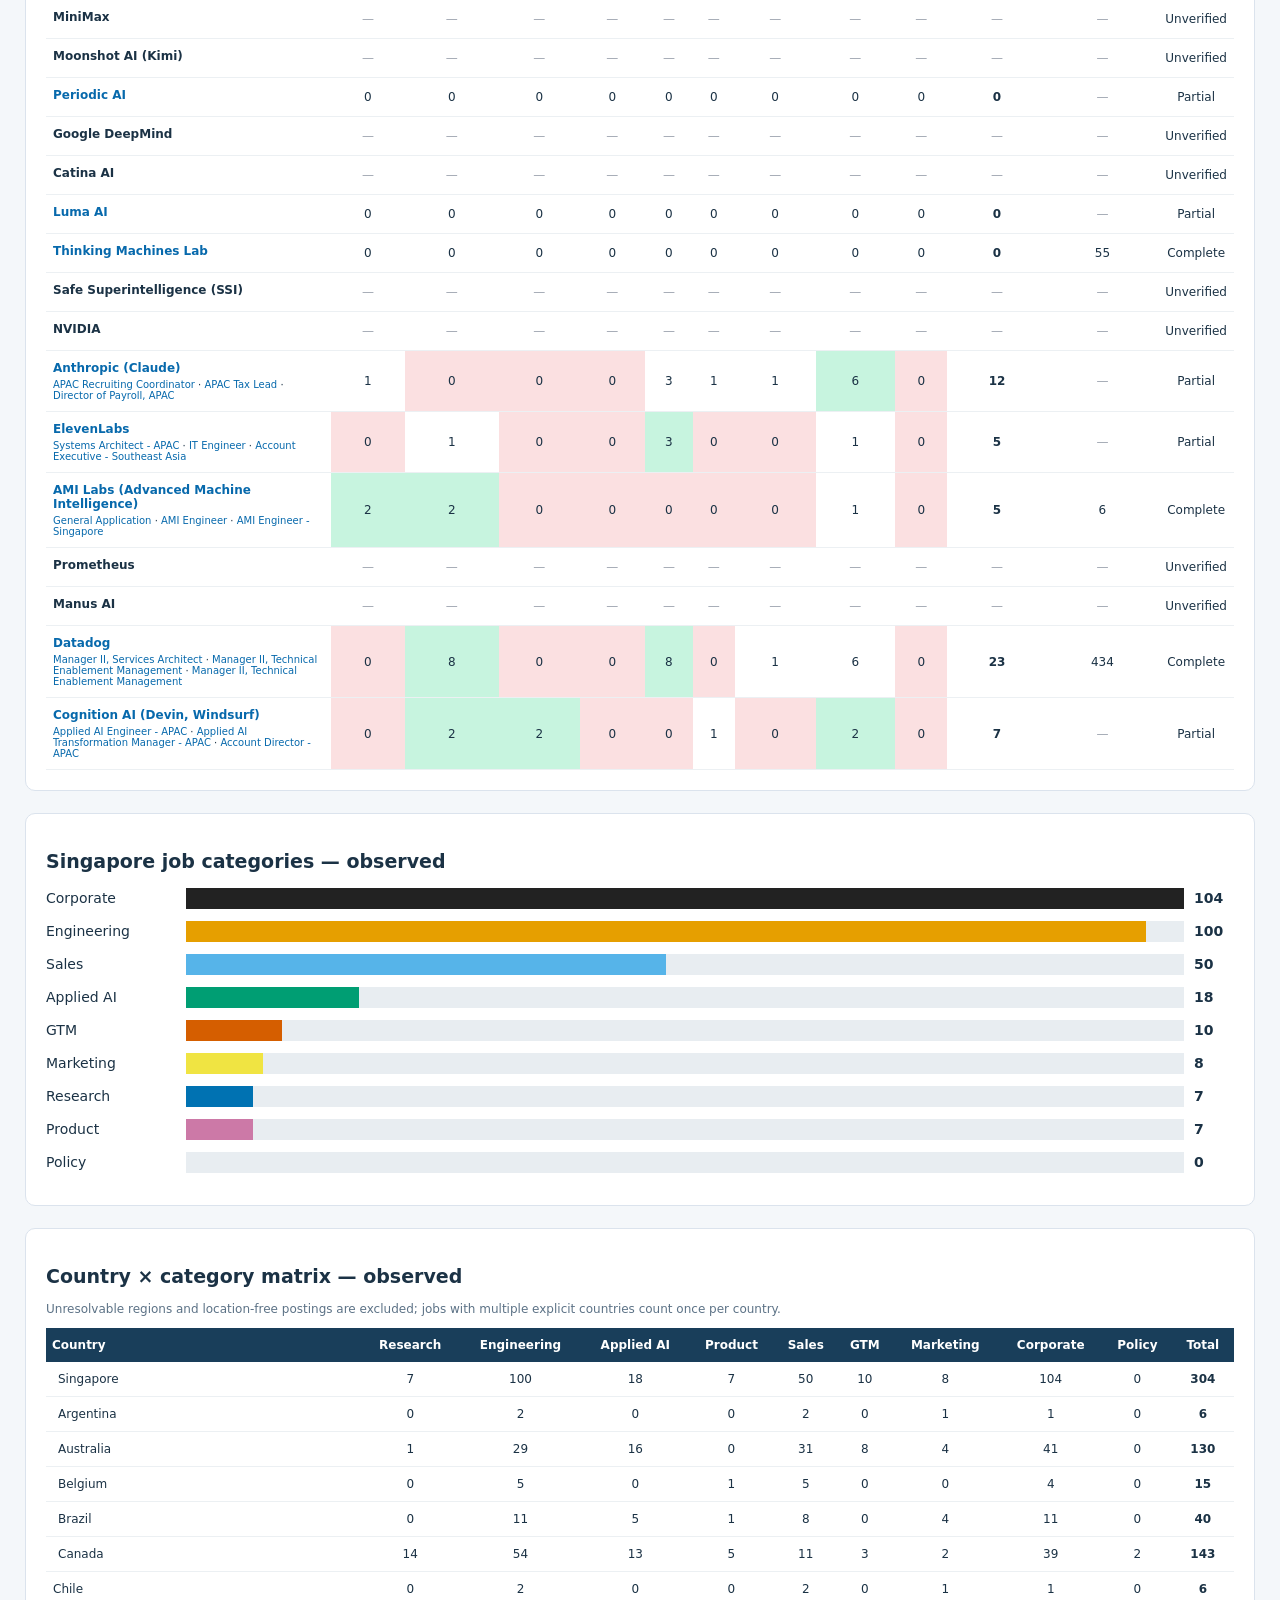
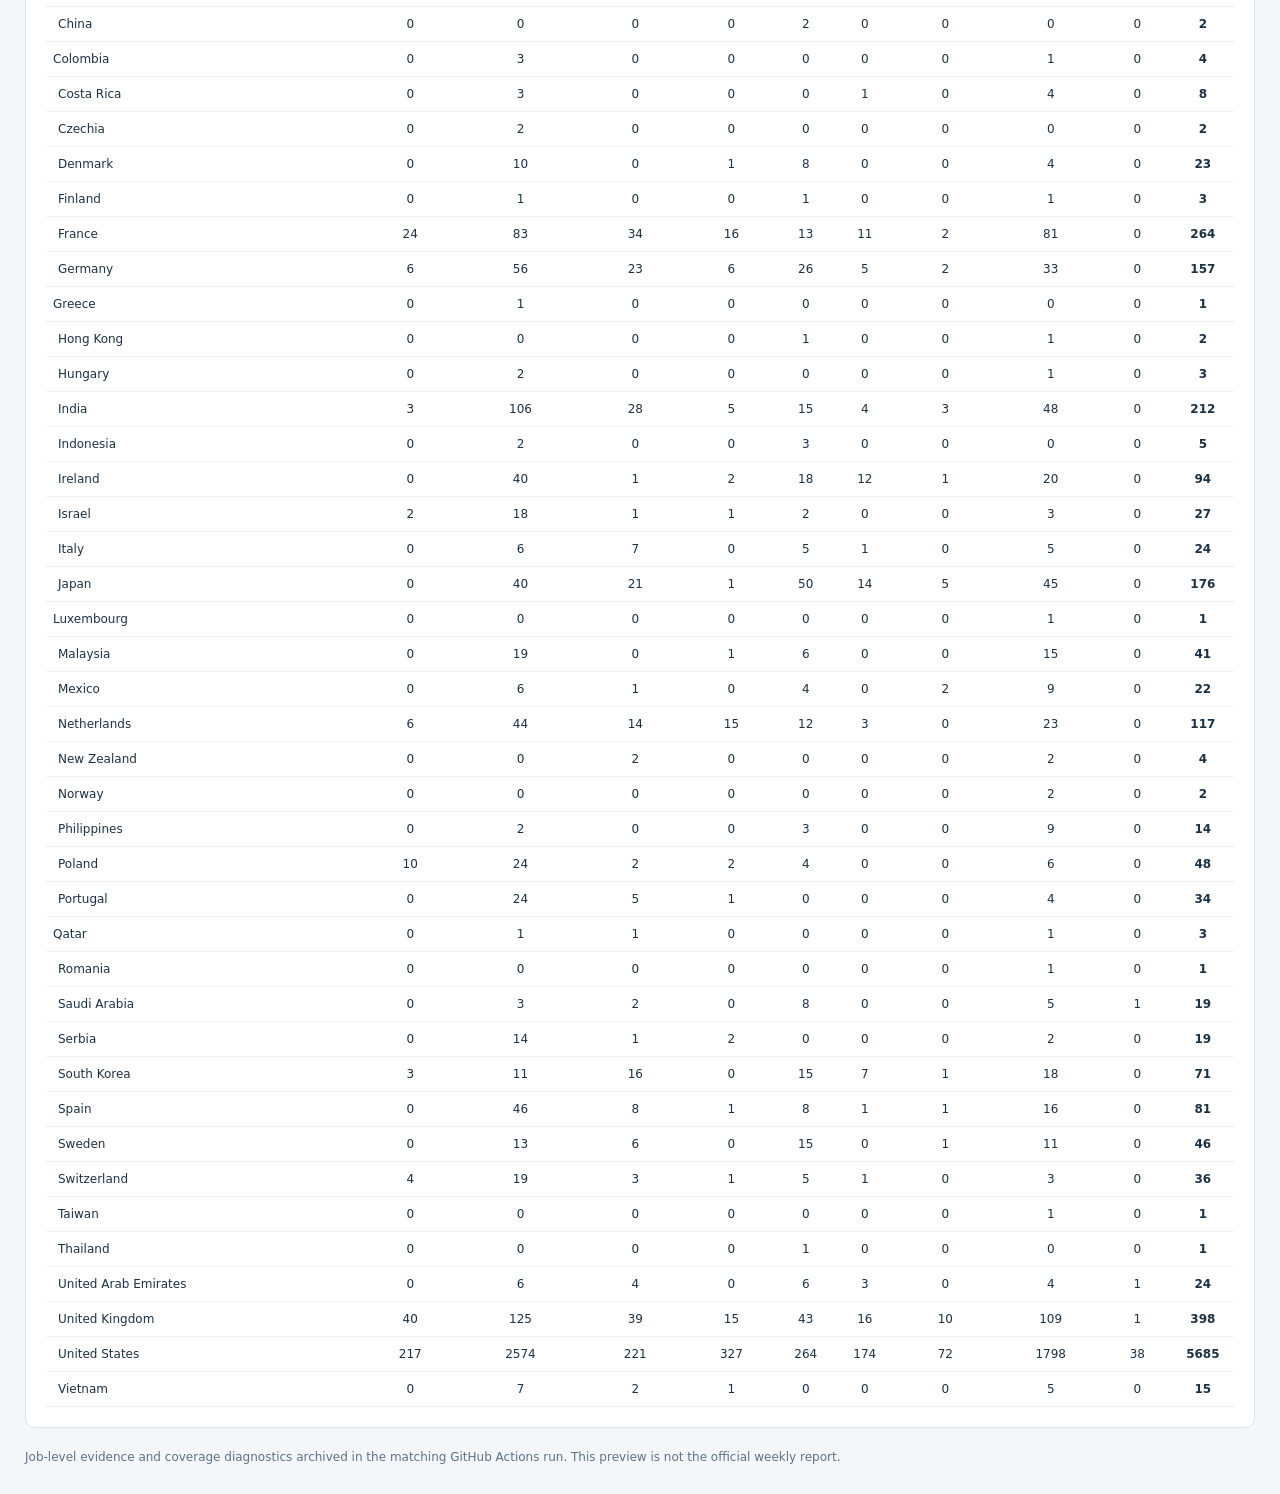
==== commit 806e3157: "Refresh incomplete hiring extraction preview" ====
--- a/weekly-hiring-preview/index.html
+++ b/weekly-hiring-preview/index.html
@@ -1 +1 @@
-<!DOCTYPE html><html lang="en"><head><meta charset="UTF-8"><meta name="viewport" content="width=device-width,initial-scale=1"><title>Weekly Hiring — Incomplete Live Preview</title><style>body{font:14px system-ui,Arial,sans-serif;background:#f4f7fa;color:#1b3245;margin:0}main{max-width:1600px;margin:30px auto;padding:0 25px}h1{font-size:25px}h2{font-size:19px}.banner{background:#fff6df;border-left:6px solid #d18b00;padding:15px 18px;margin:15px 0 24px;border-radius:4px}.card{background:#fff;border-radius:10px;padding:20px;margin:22px 0;border:1px solid #dbe3ed}.muted{color:#5c7286}a{color:#0769ac;text-decoration:none}a:hover{text-decoration:underline}.wrap{overflow:auto}table{min-width:1050px;width:100%;border-collapse:collapse;font-size:12px}th{background:#193e5a;color:#fff;padding:10px 6px;text-align:center;white-space:nowrap}th:first-child{text-align:left}td{padding:10px 7px;border-bottom:1px solid #ecf0f3;text-align:center}td.name{text-align:left;min-width:240px}.role{font-size:10px;margin-top:4px;color:#5f7180}.top{background:#c7f4df}.low{background:#fbe0e1}.unknown{color:#9ca3af}.bar{display:grid;grid-template-columns:130px 1fr 40px;align-items:center;gap:10px;margin:12px 0}.track{background:#e8edf1;height:21px}.fill{height:21px}.flag{width:20px;vertical-align:middle;margin-right:5px}.meta{display:flex;gap:25px;flex-wrap:wrap}.stat{font-size:23px;font-weight:700}.small{font-size:12px}</style></head><body><main><h1>Key Account Weekly Hiring Dashboard — Live Extraction Preview</h1><div class="muted">First-party ATS posting audit · 13 Oct 2026 00:27 SGT</div><div class="banner"><strong>INCOMPLETE — not a validated weekly snapshot.</strong><br>20 of 40 accounts were verified at source level. Singapore counts below are observed explicit-location vacancies for those accounts only, and may be lower bounds where location metadata is unresolved. Unverified accounts are blank, never zero. The official weekly baseline has not been updated and no standard dashboard email has been sent.</div><div class="meta"><div><div class="stat">304</div><div class="small muted">SG-tagged live postings observed</div></div><div><div class="stat">20/40</div><div class="small muted">Enumerated boards</div></div><div><div class="stat">7,848</div><div class="small muted">Live ATS posting records</div></div></div><section class="card"><h2>Singapore hiring by account</h2><p class="small muted">Numerical category totals, top three linked Singapore vacancies, verified first-party boards. Green = row high; red = row low.</p><div class="wrap"><table><thead><tr><th>Account · Top 3 Singapore roles</th><th>Research</th><th>Engineering</th><th>Applied AI</th><th>Product</th><th>Sales</th><th>GTM</th><th>Marketing</th><th>Corporate</th><th>Policy</th><th>Observed SG</th><th>Verified Global</th><th>Coverage</th></tr></thead><tbody><tr><td class="name"><b><a target="_blank" rel="noopener noreferrer" href="https://jobs.ashbyhq.com/openai">OpenAI</a></b><div class="role"><a target="_blank" rel="noopener noreferrer" href="https://jobs.ashbyhq.com/openai/b8fbe6d1-6363-4366-8484-de32cf4d1410">Applied AI Architect</a> · <a target="_blank" rel="noopener noreferrer" href="https://jobs.ashbyhq.com/openai/8acfba11-707e-4d8e-a860-88643fae24ba">Applied AI Engineer</a> · <a target="_blank" rel="noopener noreferrer" href="https://jobs.ashbyhq.com/openai/02ec1893-17df-420c-8d19-48eca8edd884">Applied AI Engineer, Codex</a></div></td><td class="low">0</td><td class="">13</td><td class="">4</td><td class="low">0</td><td class="">1</td><td class="">2</td><td class="low">0</td><td class="top">17</td><td class="low">0</td><td><b>37</b></td><td class="unknown">—</td><td>Partial</td></tr><tr><td class="name"><b><a target="_blank" rel="noopener noreferrer" href="https://boards.greenhouse.io/databricks">Databricks</a></b><div class="role"><a target="_blank" rel="noopener noreferrer" href="https://databricks.com/company/careers/open-positions/job?gh_jid=8783421002">Solutions Architect</a> · <a target="_blank" rel="noopener noreferrer" href="https://databricks.com/company/careers/open-positions/job?gh_jid=8567985002">Solutions Architect (Lakebase)</a> · <a target="_blank" rel="noopener noreferrer" href="https://databricks.com/company/careers/open-positions/job?gh_jid=8849858002">Sr. Delivery Solutions Architect</a></div></td><td class="low">0</td><td class="">5</td><td class="">8</td><td class="low">0</td><td class="top">12</td><td class="">1</td><td class="low">0</td><td class="">5</td><td class="low">0</td><td><b>31</b></td><td class="unknown">—</td><td>Partial</td></tr><tr><td class="name"><b><a target="_blank" rel="noopener noreferrer" href="https://boards.greenhouse.io/avepoint">AvePoint</a></b><div class="role"><a target="_blank" rel="noopener noreferrer" href="https://www.avepoint.com/careers/job-detail?gh_jid=8029829">AI Engineer (Managed Services)</a> · <a target="_blank" rel="noopener noreferrer" href="https://www.avepoint.com/careers/job-detail?gh_jid=7765557">Application Support Analyst</a> · <a target="_blank" rel="noopener noreferrer" href="https://www.avepoint.com/careers/job-detail?gh_jid=7809999">Application Support Analyst (Python, SQL, Java)</a></div></td><td class="">1</td><td class="top">58</td><td class="">1</td><td class="">6</td><td class="">7</td><td class="low">0</td><td class="low">0</td><td class="">45</td><td class="low">0</td><td><b>118</b></td><td class="unknown">—</td><td>Partial</td></tr><tr><td class="name"><b>Wonderful AI</b><div class="role"></div></td><td class="unknown">—</td><td class="unknown">—</td><td class="unknown">—</td><td class="unknown">—</td><td class="unknown">—</td><td class="unknown">—</td><td class="unknown">—</td><td class="unknown">—</td><td class="unknown">—</td><td class="unknown">—</td><td class="unknown">—</td><td>Unverified</td></tr><tr><td class="name"><b>Openmind Research Institute</b><div class="role"></div></td><td class="unknown">—</td><td class="unknown">—</td><td class="unknown">—</td><td class="unknown">—</td><td class="unknown">—</td><td class="unknown">—</td><td class="unknown">—</td><td class="unknown">—</td><td class="unknown">—</td><td class="unknown">—</td><td class="unknown">—</td><td>Unverified</td></tr><tr><td class="name"><b>Bottlecap AI</b><div class="role"></div></td><td class="unknown">—</td><td class="unknown">—</td><td class="unknown">—</td><td class="unknown">—</td><td class="unknown">—</td><td class="unknown">—</td><td class="unknown">—</td><td class="unknown">—</td><td class="unknown">—</td><td class="unknown">—</td><td class="unknown">—</td><td>Unverified</td></tr><tr><td class="name"><b>Zhipu AI (Z.ai)</b><div class="role"></div></td><td class="unknown">—</td><td class="unknown">—</td><td class="unknown">—</td><td class="unknown">—</td><td class="unknown">—</td><td class="unknown">—</td><td class="unknown">—</td><td class="unknown">—</td><td class="unknown">—</td><td class="unknown">—</td><td class="unknown">—</td><td>Unverified</td></tr><tr><td class="name"><b>Decart</b><div class="role"></div></td><td class="unknown">—</td><td class="unknown">—</td><td class="unknown">—</td><td class="unknown">—</td><td class="unknown">—</td><td class="unknown">—</td><td class="unknown">—</td><td class="unknown">—</td><td class="unknown">—</td><td class="unknown">—</td><td class="unknown">—</td><td>Unverified</td></tr><tr><td class="name"><b><a target="_blank" rel="noopener noreferrer" href="https://jobs.ashbyhq.com/sandboxaq">SandboxAQ</a></b><div class="role"></div></td><td class="">0</td><td class="">0</td><td class="">0</td><td class="">0</td><td class="">0</td><td class="">0</td><td class="">0</td><td class="">0</td><td class="">0</td><td><b>0</b></td><td>28</td><td>Complete</td></tr><tr><td class="name"><b>Casual Labs</b><div class="role"></div></td><td class="unknown">—</td><td class="unknown">—</td><td class="unknown">—</td><td class="unknown">—</td><td class="unknown">—</td><td class="unknown">—</td><td class="unknown">—</td><td class="unknown">—</td><td class="unknown">—</td><td class="unknown">—</td><td class="unknown">—</td><td>Unverified</td></tr><tr><td class="name"><b>Sakana AI</b><div class="role"></div></td><td class="unknown">—</td><td class="unknown">—</td><td class="unknown">—</td><td class="unknown">—</td><td class="unknown">—</td><td class="unknown">—</td><td class="unknown">—</td><td class="unknown">—</td><td class="unknown">—</td><td class="unknown">—</td><td class="unknown">—</td><td>Unverified</td></tr><tr><td class="name"><b>Snowflake</b><div class="role"></div></td><td class="unknown">—</td><td class="unknown">—</td><td class="unknown">—</td><td class="unknown">—</td><td class="unknown">—</td><td class="unknown">—</td><td class="unknown">—</td><td class="unknown">—</td><td class="unknown">—</td><td class="unknown">—</td><td class="unknown">—</td><td>Unverified</td></tr><tr><td class="name"><b>MSRA (Microsoft Research Asia)</b><div class="role"></div></td><td class="unknown">—</td><td class="unknown">—</td><td class="unknown">—</td><td class="unknown">—</td><td class="unknown">—</td><td class="unknown">—</td><td class="unknown">—</td><td class="unknown">—</td><td class="unknown">—</td><td class="unknown">—</td><td class="unknown">—</td><td>Unverified</td></tr><tr><td class="name"><b><a target="_blank" rel="noopener noreferrer" href="https://boards.greenhouse.io/workato">Workato</a></b><div class="role"><a target="_blank" rel="noopener noreferrer" href="https://www.workato.com/careers?gh_jid=8644024002#open-roles">Intern, Business Technology</a> · <a target="_blank" rel="noopener noreferrer" href="https://www.workato.com/careers?gh_jid=8870119002#open-roles">Analytics Engineer</a> · <a target="_blank" rel="noopener noreferrer" href="https://www.workato.com/careers?gh_jid=8731177002#open-roles">Intern, Data Engineering</a></div></td><td class="">1</td><td class="top">4</td><td class="low">0</td><td class="low">0</td><td class="">2</td><td class="low">0</td><td class="low">0</td><td class="">1</td><td class="low">0</td><td><b>8</b></td><td>70</td><td>Complete</td></tr><tr><td class="name"><b><a target="_blank" rel="noopener noreferrer" href="https://careers.smartrecruiters.com/ServiceNow">ServiceNow</a></b><div class="role"><a target="_blank" rel="noopener noreferrer" href="https://api.smartrecruiters.com/v1/companies/ServiceNow/postings/744000153870781">APAC Service Delivery Manager</a> · <a target="_blank" rel="noopener noreferrer" href="https://api.smartrecruiters.com/v1/companies/ServiceNow/postings/744000154948875">Advisory Solution Consultant - Risk</a> · <a target="_blank" rel="noopener noreferrer" href="https://api.smartrecruiters.com/v1/companies/ServiceNow/postings/744000144601789">Partner Manager, Singapore </a></div></td><td class="low">0</td><td class="low">0</td><td class="low">0</td><td class="">1</td><td class="">5</td><td class="">2</td><td class="">1</td><td class="top">11</td><td class="low">0</td><td><b>20</b></td><td class="unknown">—</td><td>Partial</td></tr><tr><td class="name"><b><a target="_blank" rel="noopener noreferrer" href="https://jobs.ashbyhq.com/cohere">Cohere</a></b><div class="role"><a target="_blank" rel="noopener noreferrer" href="https://jobs.ashbyhq.com/cohere/14a286d9-e415-4198-8d3b-8e0a7882a5b6">Senior Director, Solutions Architecture, APAC</a> · <a target="_blank" rel="noopener noreferrer" href="https://jobs.ashbyhq.com/cohere/fee0951d-8f8a-41ad-a7d5-4b0083bbe777">PR Director, APAC</a> · <a target="_blank" rel="noopener noreferrer" href="https://jobs.ashbyhq.com/cohere/e88931c0-d3fa-4e81-accc-45db823ea616">Forward Deployed Engineer, Infrastructure Specialist (Singapore)</a></div></td><td class="low">0</td><td class="top">1</td><td class="top">1</td><td class="low">0</td><td class="low">0</td><td class="low">0</td><td class="low">0</td><td class="top">1</td><td class="low">0</td><td><b>3</b></td><td class="unknown">—</td><td>Partial</td></tr><tr><td class="name"><b><a target="_blank" rel="noopener noreferrer" href="https://jobs.ashbyhq.com/beyondmath">BeyondMath</a></b><div class="role"></div></td><td class="">0</td><td class="">0</td><td class="">0</td><td class="">0</td><td class="">0</td><td class="">0</td><td class="">0</td><td class="">0</td><td class="">0</td><td><b>0</b></td><td>5</td><td>Complete</td></tr><tr><td class="name"><b>StepFun</b><div class="role"></div></td><td class="unknown">—</td><td class="unknown">—</td><td class="unknown">—</td><td class="unknown">—</td><td class="unknown">—</td><td class="unknown">—</td><td class="unknown">—</td><td class="unknown">—</td><td class="unknown">—</td><td class="unknown">—</td><td class="unknown">—</td><td>Unverified</td></tr><tr><td class="name"><b><a target="_blank" rel="noopener noreferrer" href="https://jobs.ashbyhq.com/mistral.ai">Mistral AI</a></b><div class="role"><a target="_blank" rel="noopener noreferrer" href="https://jobs.ashbyhq.com/mistral.ai/52e1cc10-dfe0-4361-81c1-227f70f61e20">Applied AI Engineer, Prototyping</a> · <a target="_blank" rel="noopener noreferrer" href="https://jobs.ashbyhq.com/mistral.ai/d5b3861e-d8ff-4b8f-b0a1-3b8582a1c7b4">Applied AI Engineer, Robotics</a> · <a target="_blank" rel="noopener noreferrer" href="https://jobs.ashbyhq.com/mistral.ai/4c78b767-a3bb-454c-914e-4d5c4d38a0ec">Field CTO, APAC</a></div></td><td class="">2</td><td class="">1</td><td class="">2</td><td class="low">0</td><td class="">1</td><td class="">1</td><td class="">1</td><td class="top">4</td><td class="low">0</td><td><b>12</b></td><td>215</td><td>Complete</td></tr><tr><td class="name"><b><a target="_blank" rel="noopener noreferrer" href="https://boards.greenhouse.io/spacex">SpaceX</a></b><div class="role"><a target="_blank" rel="noopener noreferrer" href="https://jobs.ashbyhq.com/cursor/e3ccb495-a8a3-4ff0-a27b-262188abb9df">AI Deployment Manager - Singapore</a> · <a target="_blank" rel="noopener noreferrer" href="https://jobs.ashbyhq.com/cursor/64606b00-0273-4f74-966b-19f3ea01c469">Deal Desk Manager, APJ</a> · <a target="_blank" rel="noopener noreferrer" href="https://jobs.ashbyhq.com/cursor/f2cf204b-f469-4997-9508-f218c5869706">Forward Deployed Strategist</a></div></td><td class="low">0</td><td class="">4</td><td class="low">0</td><td class="low">0</td><td class="top">5</td><td class="">1</td><td class="">3</td><td class="">4</td><td class="low">0</td><td><b>17</b></td><td class="unknown">—</td><td>Partial</td></tr><tr><td class="name"><b><a target="_blank" rel="noopener noreferrer" href="https://jobs.ashbyhq.com/deepgram">Deepgram</a></b><div class="role"><a target="_blank" rel="noopener noreferrer" href="https://jobs.ashbyhq.com/deepgram/4cc235e0-f195-4f44-84f3-c30e07c4a388">Customer Success Engineer (Singapore)</a> · <a target="_blank" rel="noopener noreferrer" href="https://jobs.ashbyhq.com/deepgram/aafbab17-4caa-4b87-811c-21acfc566cf4">APAC Partner Business Development Manager</a> · <a target="_blank" rel="noopener noreferrer" href="https://jobs.ashbyhq.com/deepgram/6c2a6918-b04c-4407-b87c-46090c114bb0">Field &amp; Event Marketing Manager, APAC (Singapore)</a></div></td><td class="low">0</td><td class="">1</td><td class="low">0</td><td class="low">0</td><td class="top">3</td><td class="">1</td><td class="">1</td><td class="low">0</td><td class="low">0</td><td><b>6</b></td><td class="unknown">—</td><td>Partial</td></tr><tr><td class="name"><b>Preferred Networks</b><div class="role"></div></td><td class="unknown">—</td><td class="unknown">—</td><td class="unknown">—</td><td class="unknown">—</td><td class="unknown">—</td><td class="unknown">—</td><td class="unknown">—</td><td class="unknown">—</td><td class="unknown">—</td><td class="unknown">—</td><td class="unknown">—</td><td>Unverified</td></tr><tr><td class="name"><b><a target="_blank" rel="noopener noreferrer" href="https://boards.greenhouse.io/enigmaio">Enigma</a></b><div class="role"></div></td><td class="">0</td><td class="">0</td><td class="">0</td><td class="">0</td><td class="">0</td><td class="">0</td><td class="">0</td><td class="">0</td><td class="">0</td><td><b>0</b></td><td>10</td><td>Complete</td></tr><tr><td class="name"><b>AI21 Labs</b><div class="role"></div></td><td class="unknown">—</td><td class="unknown">—</td><td class="unknown">—</td><td class="unknown">—</td><td class="unknown">—</td><td class="unknown">—</td><td class="unknown">—</td><td class="unknown">—</td><td class="unknown">—</td><td class="unknown">—</td><td class="unknown">—</td><td>Unverified</td></tr><tr><td class="name"><b>MiniMax</b><div class="role"></div></td><td class="unknown">—</td><td class="unknown">—</td><td class="unknown">—</td><td class="unknown">—</td><td class="unknown">—</td><td class="unknown">—</td><td class="unknown">—</td><td class="unknown">—</td><td class="unknown">—</td><td class="unknown">—</td><td class="unknown">—</td><td>Unverified</td></tr><tr><td class="name"><b>Moonshot AI (Kimi)</b><div class="role"></div></td><td class="unknown">—</td><td class="unknown">—</td><td class="unknown">—</td><td class="unknown">—</td><td class="unknown">—</td><td class="unknown">—</td><td class="unknown">—</td><td class="unknown">—</td><td class="unknown">—</td><td class="unknown">—</td><td class="unknown">—</td><td>Unverified</td></tr><tr><td class="name"><b><a target="_blank" rel="noopener noreferrer" href="https://jobs.ashbyhq.com/periodic-labs">Periodic AI</a></b><div class="role"></div></td><td class="">0</td><td class="">0</td><td class="">0</td><td class="">0</td><td class="">0</td><td class="">0</td><td class="">0</td><td class="">0</td><td class="">0</td><td><b>0</b></td><td class="unknown">—</td><td>Partial</td></tr><tr><td class="name"><b>Google DeepMind</b><div class="role"></div></td><td class="unknown">—</td><td class="unknown">—</td><td class="unknown">—</td><td class="unknown">—</td><td class="unknown">—</td><td class="unknown">—</td><td class="unknown">—</td><td class="unknown">—</td><td class="unknown">—</td><td class="unknown">—</td><td class="unknown">—</td><td>Unverified</td></tr><tr><td class="name"><b>Catina AI</b><div class="role"></div></td><td class="unknown">—</td><td class="unknown">—</td><td class="unknown">—</td><td class="unknown">—</td><td class="unknown">—</td><td class="unknown">—</td><td class="unknown">—</td><td class="unknown">—</td><td class="unknown">—</td><td class="unknown">—</td><td class="unknown">—</td><td>Unverified</td></tr><tr><td class="name"><b><a target="_blank" rel="noopener noreferrer" href="https://jobs.ashbyhq.com/lumaai">Luma AI</a></b><div class="role"></div></td><td class="">0</td><td class="">0</td><td class="">0</td><td class="">0</td><td class="">0</td><td class="">0</td><td class="">0</td><td class="">0</td><td class="">0</td><td><b>0</b></td><td class="unknown">—</td><td>Partial</td></tr><tr><td class="name"><b><a target="_blank" rel="noopener noreferrer" href="https://jobs.ashbyhq.com/thinkingmachines">Thinking Machines Lab</a></b><div class="role"></div></td><td class="">0</td><td class="">0</td><td class="">0</td><td class="">0</td><td class="">0</td><td class="">0</td><td class="">0</td><td class="">0</td><td class="">0</td><td><b>0</b></td><td>55</td><td>Complete</td></tr><tr><td class="name"><b>Safe Superintelligence (SSI)</b><div class="role"></div></td><td class="unknown">—</td><td class="unknown">—</td><td class="unknown">—</td><td class="unknown">—</td><td class="unknown">—</td><td class="unknown">—</td><td class="unknown">—</td><td class="unknown">—</td><td class="unknown">—</td><td class="unknown">—</td><td class="unknown">—</td><td>Unverified</td></tr><tr><td class="name"><b>NVIDIA</b><div class="role"></div></td><td class="unknown">—</td><td class="unknown">—</td><td class="unknown">—</td><td class="unknown">—</td><td class="unknown">—</td><td class="unknown">—</td><td class="unknown">—</td><td class="unknown">—</td><td class="unknown">—</td><td class="unknown">—</td><td class="unknown">—</td><td>Unverified</td></tr><tr><td class="name"><b><a target="_blank" rel="noopener noreferrer" href="https://boards.greenhouse.io/anthropic">Anthropic (Claude)</a></b><div class="role"><a target="_blank" rel="noopener noreferrer" href="https://job-boards.greenhouse.io/anthropic/jobs/5427309008">APAC Recruiting Coordinator</a> · <a target="_blank" rel="noopener noreferrer" href="https://job-boards.greenhouse.io/anthropic/jobs/5358148008">APAC Tax Lead</a> · <a target="_blank" rel="noopener noreferrer" href="https://job-boards.greenhouse.io/anthropic/jobs/5357955008">Director of Payroll, APAC</a></div></td><td class="">1</td><td class="low">0</td><td class="low">0</td><td class="low">0</td><td class="">3</td><td class="">1</td><td class="">1</td><td class="top">6</td><td class="low">0</td><td><b>12</b></td><td class="unknown">—</td><td>Partial</td></tr><tr><td class="name"><b><a target="_blank" rel="noopener noreferrer" href="https://jobs.ashbyhq.com/elevenlabs">ElevenLabs</a></b><div class="role"><a target="_blank" rel="noopener noreferrer" href="https://jobs.ashbyhq.com/elevenlabs/90cc8a34-1707-4aef-b509-94f94389d149">Systems Architect - APAC </a> · <a target="_blank" rel="noopener noreferrer" href="https://jobs.ashbyhq.com/elevenlabs/51858d8d-38ac-450b-a069-797509f465ef">IT Engineer</a> · <a target="_blank" rel="noopener noreferrer" href="https://jobs.ashbyhq.com/elevenlabs/f0d1e869-4874-45af-9bc3-81479d88565b">Account Executive  - Southeast Asia </a></div></td><td class="low">0</td><td class="">1</td><td class="low">0</td><td class="low">0</td><td class="top">3</td><td class="low">0</td><td class="low">0</td><td class="">1</td><td class="low">0</td><td><b>5</b></td><td class="unknown">—</td><td>Partial</td></tr><tr><td class="name"><b><a target="_blank" rel="noopener noreferrer" href="https://jobs.ashbyhq.com/ami">AMI Labs (Advanced Machine Intelligence)</a></b><div class="role"><a target="_blank" rel="noopener noreferrer" href="https://jobs.ashbyhq.com/ami/34d3053f-381f-4350-9c9b-172e5d6a6b70">General Application</a> · <a target="_blank" rel="noopener noreferrer" href="https://jobs.ashbyhq.com/ami/df8b17c5-97e6-49e7-abb9-c21a39e4162a">AMI Engineer</a> · <a target="_blank" rel="noopener noreferrer" href="https://jobs.ashbyhq.com/ami/9f59ac61-f20b-4d33-9343-9603f693523f">AMI Engineer - Singapore</a></div></td><td class="top">2</td><td class="top">2</td><td class="low">0</td><td class="low">0</td><td class="low">0</td><td class="low">0</td><td class="low">0</td><td class="">1</td><td class="low">0</td><td><b>5</b></td><td>6</td><td>Complete</td></tr><tr><td class="name"><b>Prometheus</b><div class="role"></div></td><td class="unknown">—</td><td class="unknown">—</td><td class="unknown">—</td><td class="unknown">—</td><td class="unknown">—</td><td class="unknown">—</td><td class="unknown">—</td><td class="unknown">—</td><td class="unknown">—</td><td class="unknown">—</td><td class="unknown">—</td><td>Unverified</td></tr><tr><td class="name"><b>Manus AI</b><div class="role"></div></td><td class="unknown">—</td><td class="unknown">—</td><td class="unknown">—</td><td class="unknown">—</td><td class="unknown">—</td><td class="unknown">—</td><td class="unknown">—</td><td class="unknown">—</td><td class="unknown">—</td><td class="unknown">—</td><td class="unknown">—</td><td>Unverified</td></tr><tr><td class="name"><b><a target="_blank" rel="noopener noreferrer" href="https://boards.greenhouse.io/datadog">Datadog</a></b><div class="role"><a target="_blank" rel="noopener noreferrer" href="https://careers.datadoghq.com/detail/7939294/?gh_jid=7939294">Manager II, Services Architect</a> · <a target="_blank" rel="noopener noreferrer" href="https://careers.datadoghq.com/detail/8233540/?gh_jid=8233540">Manager II, Technical Enablement Management</a> · <a target="_blank" rel="noopener noreferrer" href="https://careers.datadoghq.com/detail/8226522/?gh_jid=8226522">Manager II, Technical Enablement Management</a></div></td><td class="low">0</td><td class="top">8</td><td class="low">0</td><td class="low">0</td><td class="top">8</td><td class="low">0</td><td class="">1</td><td class="">6</td><td class="low">0</td><td><b>23</b></td><td>434</td><td>Complete</td></tr><tr><td class="name"><b><a target="_blank" rel="noopener noreferrer" href="https://jobs.ashbyhq.com/cognition">Cognition AI (Devin, Windsurf)</a></b><div class="role"><a target="_blank" rel="noopener noreferrer" href="https://jobs.ashbyhq.com/cognition/12250aa8-c371-440c-8189-04872fd43eeb">Applied AI Engineer - APAC</a> · <a target="_blank" rel="noopener noreferrer" href="https://jobs.ashbyhq.com/cognition/be59ef70-1b34-4af5-a831-da964a6d3869">Applied AI Transformation Manager - APAC</a> · <a target="_blank" rel="noopener noreferrer" href="https://jobs.ashbyhq.com/cognition/99ac30db-26d9-4cae-8b50-5a509dfb10a9">Account Director - APAC</a></div></td><td class="low">0</td><td class="top">2</td><td class="top">2</td><td class="low">0</td><td class="low">0</td><td class="">1</td><td class="low">0</td><td class="top">2</td><td class="low">0</td><td><b>7</b></td><td class="unknown">—</td><td>Partial</td></tr></tbody></table></div></section><section class="card"><h2>Singapore job categories — observed</h2><div class="bar"><span>Corporate</span><div class="track"><div class="fill" style="width:100.0%;background:#222"></div></div><b>104</b></div><div class="bar"><span>Engineering</span><div class="track"><div class="fill" style="width:96.2%;background:#E69F00"></div></div><b>100</b></div><div class="bar"><span>Sales</span><div class="track"><div class="fill" style="width:48.1%;background:#56B4E9"></div></div><b>50</b></div><div class="bar"><span>Applied AI</span><div class="track"><div class="fill" style="width:17.3%;background:#009E73"></div></div><b>18</b></div><div class="bar"><span>GTM</span><div class="track"><div class="fill" style="width:9.6%;background:#D55E00"></div></div><b>10</b></div><div class="bar"><span>Marketing</span><div class="track"><div class="fill" style="width:7.7%;background:#F0E442"></div></div><b>8</b></div><div class="bar"><span>Research</span><div class="track"><div class="fill" style="width:6.7%;background:#0072B2"></div></div><b>7</b></div><div class="bar"><span>Product</span><div class="track"><div class="fill" style="width:6.7%;background:#CC79A7"></div></div><b>7</b></div></section><section class="card"><h2>Country × job category — observed</h2><p class="small muted">Only explicitly assignable countries in current first-party postings are included. Unknown and region-only locations excluded from the country matrix; no inferred zero hiring.</p><div class="wrap"><table><thead><tr><th>Country</th><th>Research</th><th>Engineering</th><th>Applied AI</th><th>Product</th><th>Sales</th><th>GTM</th><th>Marketing</th><th>Corporate</th><th>Policy</th><th>Total</th></tr></thead><tbody><tr><td class="name"><img class="flag" alt="" loading="lazy" src="https://flagcdn.com/w20/sg.png">Singapore</td><td>7</td><td>100</td><td>18</td><td>7</td><td>50</td><td>10</td><td>8</td><td>104</td><td>0</td><td><b>304</b></td></tr><tr><td class="name"><img class="flag" alt="" loading="lazy" src="https://flagcdn.com/w20/ar.png">Argentina</td><td>0</td><td>2</td><td>0</td><td>0</td><td>2</td><td>0</td><td>1</td><td>1</td><td>0</td><td><b>6</b></td></tr><tr><td class="name"><img class="flag" alt="" loading="lazy" src="https://flagcdn.com/w20/au.png">Australia</td><td>1</td><td>29</td><td>16</td><td>0</td><td>31</td><td>8</td><td>4</td><td>41</td><td>0</td><td><b>130</b></td></tr><tr><td class="name"><img class="flag" alt="" loading="lazy" src="https://flagcdn.com/w20/be.png">Belgium</td><td>0</td><td>5</td><td>0</td><td>1</td><td>5</td><td>0</td><td>0</td><td>4</td><td>0</td><td><b>15</b></td></tr><tr><td class="name"><img class="flag" alt="" loading="lazy" src="https://flagcdn.com/w20/br.png">Brazil</td><td>0</td><td>11</td><td>5</td><td>1</td><td>8</td><td>0</td><td>4</td><td>11</td><td>0</td><td><b>40</b></td></tr><tr><td class="name"><img class="flag" alt="" loading="lazy" src="https://flagcdn.com/w20/ca.png">Canada</td><td>14</td><td>53</td><td>13</td><td>5</td><td>11</td><td>3</td><td>2</td><td>39</td><td>2</td><td><b>142</b></td></tr><tr><td class="name">Chile</td><td>0</td><td>2</td><td>0</td><td>0</td><td>2</td><td>0</td><td>1</td><td>1</td><td>0</td><td><b>6</b></td></tr><tr><td class="name"><img class="flag" alt="" loading="lazy" src="https://flagcdn.com/w20/cn.png">China</td><td>0</td><td>0</td><td>0</td><td>0</td><td>2</td><td>0</td><td>0</td><td>0</td><td>0</td><td><b>2</b></td></tr><tr><td class="name">Colombia</td><td>0</td><td>3</td><td>0</td><td>0</td><td>0</td><td>0</td><td>0</td><td>1</td><td>0</td><td><b>4</b></td></tr><tr><td class="name"><img class="flag" alt="" loading="lazy" src="https://flagcdn.com/w20/cr.png">Costa Rica</td><td>0</td><td>3</td><td>0</td><td>0</td><td>0</td><td>1</td><td>0</td><td>4</td><td>0</td><td><b>8</b></td></tr><tr><td class="name"><img class="flag" alt="" loading="lazy" src="https://flagcdn.com/w20/cz.png">Czechia</td><td>0</td><td>2</td><td>0</td><td>0</td><td>0</td><td>0</td><td>0</td><td>0</td><td>0</td><td><b>2</b></td></tr><tr><td class="name"><img class="flag" alt="" loading="lazy" src="https://flagcdn.com/w20/dk.png">Denmark</td><td>0</td><td>10</td><td>0</td><td>1</td><td>8</td><td>0</td><td>0</td><td>4</td><td>0</td><td><b>23</b></td></tr><tr><td class="name"><img class="flag" alt="" loading="lazy" src="https://flagcdn.com/w20/fi.png">Finland</td><td>0</td><td>1</td><td>0</td><td>0</td><td>1</td><td>0</td><td>0</td><td>1</td><td>0</td><td><b>3</b></td></tr><tr><td class="name"><img class="flag" alt="" loading="lazy" src="https://flagcdn.com/w20/fr.png">France</td><td>24</td><td>83</td><td>34</td><td>16</td><td>13</td><td>11</td><td>2</td><td>81</td><td>0</td><td><b>264</b></td></tr><tr><td class="name"><img class="flag" alt="" loading="lazy" src="https://flagcdn.com/w20/de.png">Germany</td><td>6</td><td>56</td><td>23</td><td>6</td><td>26</td><td>5</td><td>2</td><td>33</td><td>0</td><td><b>157</b></td></tr><tr><td class="name">Greece</td><td>0</td><td>1</td><td>0</td><td>0</td><td>0</td><td>0</td><td>0</td><td>0</td><td>0</td><td><b>1</b></td></tr><tr><td class="name"><img class="flag" alt="" loading="lazy" src="https://flagcdn.com/w20/hk.png">Hong Kong</td><td>0</td><td>0</td><td>0</td><td>0</td><td>1</td><td>0</td><td>0</td><td>1</td><td>0</td><td><b>2</b></td></tr><tr><td class="name"><img class="flag" alt="" loading="lazy" src="https://flagcdn.com/w20/hu.png">Hungary</td><td>0</td><td>2</td><td>0</td><td>0</td><td>0</td><td>0</td><td>0</td><td>1</td><td>0</td><td><b>3</b></td></tr><tr><td class="name"><img class="flag" alt="" loading="lazy" src="https://flagcdn.com/w20/in.png">India</td><td>3</td><td>106</td><td>28</td><td>5</td><td>15</td><td>4</td><td>3</td><td>48</td><td>0</td><td><b>212</b></td></tr><tr><td class="name"><img class="flag" alt="" loading="lazy" src="https://flagcdn.com/w20/id.png">Indonesia</td><td>0</td><td>2</td><td>0</td><td>0</td><td>3</td><td>0</td><td>0</td><td>0</td><td>0</td><td><b>5</b></td></tr><tr><td class="name"><img class="flag" alt="" loading="lazy" src="https://flagcdn.com/w20/ie.png">Ireland</td><td>0</td><td>40</td><td>1</td><td>2</td><td>18</td><td>12</td><td>1</td><td>20</td><td>0</td><td><b>94</b></td></tr><tr><td class="name"><img class="flag" alt="" loading="lazy" src="https://flagcdn.com/w20/il.png">Israel</td><td>2</td><td>18</td><td>1</td><td>1</td><td>2</td><td>0</td><td>0</td><td>3</td><td>0</td><td><b>27</b></td></tr><tr><td class="name"><img class="flag" alt="" loading="lazy" src="https://flagcdn.com/w20/it.png">Italy</td><td>0</td><td>6</td><td>7</td><td>0</td><td>5</td><td>1</td><td>0</td><td>5</td><td>0</td><td><b>24</b></td></tr><tr><td class="name"><img class="flag" alt="" loading="lazy" src="https://flagcdn.com/w20/jp.png">Japan</td><td>0</td><td>40</td><td>21</td><td>1</td><td>50</td><td>14</td><td>5</td><td>45</td><td>0</td><td><b>176</b></td></tr><tr><td class="name">Luxembourg</td><td>0</td><td>0</td><td>0</td><td>0</td><td>0</td><td>0</td><td>0</td><td>1</td><td>0</td><td><b>1</b></td></tr><tr><td class="name"><img class="flag" alt="" loading="lazy" src="https://flagcdn.com/w20/my.png">Malaysia</td><td>0</td><td>19</td><td>0</td><td>1</td><td>6</td><td>0</td><td>0</td><td>15</td><td>0</td><td><b>41</b></td></tr><tr><td class="name"><img class="flag" alt="" loading="lazy" src="https://flagcdn.com/w20/mx.png">Mexico</td><td>0</td><td>6</td><td>1</td><td>0</td><td>4</td><td>0</td><td>2</td><td>9</td><td>0</td><td><b>22</b></td></tr><tr><td class="name"><img class="flag" alt="" loading="lazy" src="https://flagcdn.com/w20/nl.png">Netherlands</td><td>6</td><td>44</td><td>14</td><td>15</td><td>12</td><td>3</td><td>0</td><td>23</td><td>0</td><td><b>117</b></td></tr><tr><td class="name"><img class="flag" alt="" loading="lazy" src="https://flagcdn.com/w20/nz.png">New Zealand</td><td>0</td><td>0</td><td>2</td><td>0</td><td>0</td><td>0</td><td>0</td><td>2</td><td>0</td><td><b>4</b></td></tr><tr><td class="name"><img class="flag" alt="" loading="lazy" src="https://flagcdn.com/w20/no.png">Norway</td><td>0</td><td>0</td><td>0</td><td>0</td><td>0</td><td>0</td><td>0</td><td>2</td><td>0</td><td><b>2</b></td></tr><tr><td class="name"><img class="flag" alt="" loading="lazy" src="https://flagcdn.com/w20/ph.png">Philippines</td><td>0</td><td>2</td><td>0</td><td>0</td><td>3</td><td>0</td><td>0</td><td>9</td><td>0</td><td><b>14</b></td></tr><tr><td class="name"><img class="flag" alt="" loading="lazy" src="https://flagcdn.com/w20/pl.png">Poland</td><td>10</td><td>24</td><td>2</td><td>2</td><td>4</td><td>0</td><td>0</td><td>6</td><td>0</td><td><b>48</b></td></tr><tr><td class="name"><img class="flag" alt="" loading="lazy" src="https://flagcdn.com/w20/pt.png">Portugal</td><td>0</td><td>24</td><td>5</td><td>1</td><td>0</td><td>0</td><td>0</td><td>4</td><td>0</td><td><b>34</b></td></tr><tr><td class="name">Qatar</td><td>0</td><td>1</td><td>1</td><td>0</td><td>0</td><td>0</td><td>0</td><td>1</td><td>0</td><td><b>3</b></td></tr><tr><td class="name"><img class="flag" alt="" loading="lazy" src="https://flagcdn.com/w20/ro.png">Romania</td><td>0</td><td>0</td><td>0</td><td>0</td><td>0</td><td>0</td><td>0</td><td>1</td><td>0</td><td><b>1</b></td></tr><tr><td class="name"><img class="flag" alt="" loading="lazy" src="https://flagcdn.com/w20/sa.png">Saudi Arabia</td><td>0</td><td>3</td><td>2</td><td>0</td><td>8</td><td>0</td><td>0</td><td>5</td><td>1</td><td><b>19</b></td></tr><tr><td class="name"><img class="flag" alt="" loading="lazy" src="https://flagcdn.com/w20/rs.png">Serbia</td><td>0</td><td>14</td><td>1</td><td>2</td><td>0</td><td>0</td><td>0</td><td>2</td><td>0</td><td><b>19</b></td></tr><tr><td class="name"><img class="flag" alt="" loading="lazy" src="https://flagcdn.com/w20/kr.png">South Korea</td><td>3</td><td>11</td><td>16</td><td>0</td><td>15</td><td>7</td><td>1</td><td>18</td><td>0</td><td><b>71</b></td></tr><tr><td class="name"><img class="flag" alt="" loading="lazy" src="https://flagcdn.com/w20/es.png">Spain</td><td>0</td><td>46</td><td>8</td><td>1</td><td>8</td><td>1</td><td>1</td><td>16</td><td>0</td><td><b>81</b></td></tr><tr><td class="name"><img class="flag" alt="" loading="lazy" src="https://flagcdn.com/w20/se.png">Sweden</td><td>0</td><td>13</td><td>6</td><td>0</td><td>14</td><td>0</td><td>1</td><td>11</td><td>0</td><td><b>45</b></td></tr><tr><td class="name"><img class="flag" alt="" loading="lazy" src="https://flagcdn.com/w20/ch.png">Switzerland</td><td>4</td><td>19</td><td>3</td><td>1</td><td>5</td><td>1</td><td>0</td><td>3</td><td>0</td><td><b>36</b></td></tr><tr><td class="name"><img class="flag" alt="" loading="lazy" src="https://flagcdn.com/w20/tw.png">Taiwan</td><td>0</td><td>0</td><td>0</td><td>0</td><td>0</td><td>0</td><td>0</td><td>1</td><td>0</td><td><b>1</b></td></tr><tr><td class="name"><img class="flag" alt="" loading="lazy" src="https://flagcdn.com/w20/th.png">Thailand</td><td>0</td><td>0</td><td>0</td><td>0</td><td>1</td><td>0</td><td>0</td><td>0</td><td>0</td><td><b>1</b></td></tr><tr><td class="name"><img class="flag" alt="" loading="lazy" src="https://flagcdn.com/w20/ae.png">United Arab Emirates</td><td>0</td><td>6</td><td>4</td><td>0</td><td>6</td><td>3</td><td>0</td><td>4</td><td>1</td><td><b>24</b></td></tr><tr><td class="name"><img class="flag" alt="" loading="lazy" src="https://flagcdn.com/w20/gb.png">United Kingdom</td><td>40</td><td>125</td><td>39</td><td>15</td><td>43</td><td>16</td><td>10</td><td>110</td><td>1</td><td><b>399</b></td></tr><tr><td class="name"><img class="flag" alt="" loading="lazy" src="https://flagcdn.com/w20/us.png">United States</td><td>217</td><td>2573</td><td>221</td><td>327</td><td>264</td><td>174</td><td>72</td><td>1799</td><td>38</td><td><b>5685</b></td></tr><tr><td class="name"><img class="flag" alt="" loading="lazy" src="https://flagcdn.com/w20/vn.png">Vietnam</td><td>0</td><td>7</td><td>2</td><td>1</td><td>0</td><td>0</td><td>0</td><td>5</td><td>0</td><td><b>15</b></td></tr></tbody></table></div></section><div class="muted small">Audit source: <a href="https://github.com/shaoweikong95/EDB-Key-AI-Accounts-Daily-Intelligence-Briefs/actions/runs/38277476023">GitHub Actions live collector</a>. Draft preview generated from archived audit.json; no promotional estimates or search snippets.</div></main></body></html>+<!DOCTYPE html><html lang="en"><head><meta charset="UTF-8"><meta name="viewport" content="width=device-width,initial-scale=1"><title>Weekly Hiring — Incomplete Live Preview</title><style>*{box-sizing:border-box}body{font:14px system-ui,Arial,sans-serif;background:#f4f7fa;color:#1b3245;margin:0}main{max-width:1600px;margin:30px auto;padding:0 25px}h1{font-size:25px}h2{font-size:19px}.banner{background:#fff6df;border-left:6px solid #d18b00;padding:15px 18px;margin:15px 0 24px;border-radius:4px}.card{background:#fff;border-radius:10px;padding:20px;margin:22px 0;border:1px solid #dbe3ed}.muted{color:#5c7286}a{color:#0769ac;text-decoration:none}a:hover{text-decoration:underline}.wrap{overflow:auto}table{min-width:1050px;width:100%;border-collapse:collapse;font-size:12px}th{background:#193e5a;color:#fff;padding:10px 6px;text-align:center;white-space:nowrap}th:first-child{text-align:left}td{padding:10px 7px;border-bottom:1px solid #ecf0f3;text-align:center}td.name{text-align:left;min-width:240px}.roles{font-size:10px;margin-top:4px}.high{background:#c7f4df}.low{background:#fbe0e1}.missing{color:#9ca3af}.bar{display:grid;grid-template-columns:130px 1fr 40px;align-items:center;gap:10px;margin:12px 0}.track{background:#e8edf1;height:21px}.flag{width:20px;vertical-align:middle;margin-right:5px}.meta{display:flex;gap:25px;flex-wrap:wrap}.stat{font-size:23px;font-weight:700}.small{font-size:12px}</style></head><body><main><h1>Key Account Weekly Hiring Dashboard — Live Extraction Preview</h1><div class="muted">First-party posting audit · 13 Oct 2026 00:37 SGT</div><div class="banner"><strong>INCOMPLETE — not a validated weekly snapshot.</strong><p>20 of 40 accounts have accessible, enumerated first-party feeds. Singapore figures are observed explicit-location postings, potentially lower bounds if additional location metadata is unresolved. Unverified accounts are blank, never zero. Weekly Baseline remains unchanged until all validation requirements pass.</p></div><div class="meta"><div><div class="stat">304</div><div class="small muted">Observed SG postings</div></div><div><div class="stat">20/40</div><div class="small muted">Source-enumerated accounts</div></div><div><div class="stat">7,848</div><div class="small muted">Live audit posting IDs</div></div></div><section class="card"><h2>Singapore hiring by account</h2><p class="small muted">Green marks category high; red marks low. All numbers come from explicit live job-location metadata.</p><div class="wrap"><table><thead><tr><th>Account · Top 3 SG roles</th><th>Research</th><th>Engineering</th><th>Applied AI</th><th>Product</th><th>Sales</th><th>GTM</th><th>Marketing</th><th>Corporate</th><th>Policy</th><th>Observed SG</th><th>Verified Global</th><th>Coverage</th></tr></thead><tbody><tr><td class="name"><b><a href="https://jobs.ashbyhq.com/openai" target="_blank" rel="noopener noreferrer">OpenAI</a></b><div class="roles"><a href="https://jobs.ashbyhq.com/openai/b8fbe6d1-6363-4366-8484-de32cf4d1410" target="_blank" rel="noopener noreferrer">Applied AI Architect</a> · <a href="https://jobs.ashbyhq.com/openai/8acfba11-707e-4d8e-a860-88643fae24ba" target="_blank" rel="noopener noreferrer">Applied AI Engineer</a> · <a href="https://jobs.ashbyhq.com/openai/02ec1893-17df-420c-8d19-48eca8edd884" target="_blank" rel="noopener noreferrer">Applied AI Engineer, Codex</a></div></td><td class="low">0</td><td class="">13</td><td class="">4</td><td class="low">0</td><td class="">1</td><td class="">2</td><td class="low">0</td><td class="high">17</td><td class="low">0</td><td><b>37</b></td><td class="missing">—</td><td>Partial</td></tr><tr><td class="name"><b><a href="https://boards.greenhouse.io/databricks" target="_blank" rel="noopener noreferrer">Databricks</a></b><div class="roles"><a href="https://databricks.com/company/careers/open-positions/job?gh_jid=8783421002" target="_blank" rel="noopener noreferrer">Solutions Architect</a> · <a href="https://databricks.com/company/careers/open-positions/job?gh_jid=8567985002" target="_blank" rel="noopener noreferrer">Solutions Architect (Lakebase)</a> · <a href="https://databricks.com/company/careers/open-positions/job?gh_jid=8849858002" target="_blank" rel="noopener noreferrer">Sr. Delivery Solutions Architect</a></div></td><td class="low">0</td><td class="">5</td><td class="">8</td><td class="low">0</td><td class="high">12</td><td class="">1</td><td class="low">0</td><td class="">5</td><td class="low">0</td><td><b>31</b></td><td class="missing">—</td><td>Partial</td></tr><tr><td class="name"><b><a href="https://boards.greenhouse.io/avepoint" target="_blank" rel="noopener noreferrer">AvePoint</a></b><div class="roles"><a href="https://www.avepoint.com/careers/job-detail?gh_jid=8029829" target="_blank" rel="noopener noreferrer">AI Engineer (Managed Services)</a> · <a href="https://www.avepoint.com/careers/job-detail?gh_jid=7765557" target="_blank" rel="noopener noreferrer">Application Support Analyst</a> · <a href="https://www.avepoint.com/careers/job-detail?gh_jid=7809999" target="_blank" rel="noopener noreferrer">Application Support Analyst (Python, SQL, Java)</a></div></td><td class="">1</td><td class="high">58</td><td class="">1</td><td class="">6</td><td class="">7</td><td class="low">0</td><td class="low">0</td><td class="">45</td><td class="low">0</td><td><b>118</b></td><td class="missing">—</td><td>Partial</td></tr><tr><td class="name"><b>Wonderful AI</b><div class="roles"></div></td><td class="missing">—</td><td class="missing">—</td><td class="missing">—</td><td class="missing">—</td><td class="missing">—</td><td class="missing">—</td><td class="missing">—</td><td class="missing">—</td><td class="missing">—</td><td class="missing">—</td><td class="missing">—</td><td>Unverified</td></tr><tr><td class="name"><b>Openmind Research Institute</b><div class="roles"></div></td><td class="missing">—</td><td class="missing">—</td><td class="missing">—</td><td class="missing">—</td><td class="missing">—</td><td class="missing">—</td><td class="missing">—</td><td class="missing">—</td><td class="missing">—</td><td class="missing">—</td><td class="missing">—</td><td>Unverified</td></tr><tr><td class="name"><b>Bottlecap AI</b><div class="roles"></div></td><td class="missing">—</td><td class="missing">—</td><td class="missing">—</td><td class="missing">—</td><td class="missing">—</td><td class="missing">—</td><td class="missing">—</td><td class="missing">—</td><td class="missing">—</td><td class="missing">—</td><td class="missing">—</td><td>Unverified</td></tr><tr><td class="name"><b>Zhipu AI (Z.ai)</b><div class="roles"></div></td><td class="missing">—</td><td class="missing">—</td><td class="missing">—</td><td class="missing">—</td><td class="missing">—</td><td class="missing">—</td><td class="missing">—</td><td class="missing">—</td><td class="missing">—</td><td class="missing">—</td><td class="missing">—</td><td>Unverified</td></tr><tr><td class="name"><b>Decart</b><div class="roles"></div></td><td class="missing">—</td><td class="missing">—</td><td class="missing">—</td><td class="missing">—</td><td class="missing">—</td><td class="missing">—</td><td class="missing">—</td><td class="missing">—</td><td class="missing">—</td><td class="missing">—</td><td class="missing">—</td><td>Unverified</td></tr><tr><td class="name"><b><a href="https://jobs.ashbyhq.com/sandboxaq" target="_blank" rel="noopener noreferrer">SandboxAQ</a></b><div class="roles"></div></td><td class="">0</td><td class="">0</td><td class="">0</td><td class="">0</td><td class="">0</td><td class="">0</td><td class="">0</td><td class="">0</td><td class="">0</td><td><b>0</b></td><td>28</td><td>Complete</td></tr><tr><td class="name"><b>Casual Labs</b><div class="roles"></div></td><td class="missing">—</td><td class="missing">—</td><td class="missing">—</td><td class="missing">—</td><td class="missing">—</td><td class="missing">—</td><td class="missing">—</td><td class="missing">—</td><td class="missing">—</td><td class="missing">—</td><td class="missing">—</td><td>Unverified</td></tr><tr><td class="name"><b>Sakana AI</b><div class="roles"></div></td><td class="missing">—</td><td class="missing">—</td><td class="missing">—</td><td class="missing">—</td><td class="missing">—</td><td class="missing">—</td><td class="missing">—</td><td class="missing">—</td><td class="missing">—</td><td class="missing">—</td><td class="missing">—</td><td>Unverified</td></tr><tr><td class="name"><b>Snowflake</b><div class="roles"></div></td><td class="missing">—</td><td class="missing">—</td><td class="missing">—</td><td class="missing">—</td><td class="missing">—</td><td class="missing">—</td><td class="missing">—</td><td class="missing">—</td><td class="missing">—</td><td class="missing">—</td><td class="missing">—</td><td>Unverified</td></tr><tr><td class="name"><b>MSRA (Microsoft Research Asia)</b><div class="roles"></div></td><td class="missing">—</td><td class="missing">—</td><td class="missing">—</td><td class="missing">—</td><td class="missing">—</td><td class="missing">—</td><td class="missing">—</td><td class="missing">—</td><td class="missing">—</td><td class="missing">—</td><td class="missing">—</td><td>Unverified</td></tr><tr><td class="name"><b><a href="https://boards.greenhouse.io/workato" target="_blank" rel="noopener noreferrer">Workato</a></b><div class="roles"><a href="https://www.workato.com/careers?gh_jid=8644024002#open-roles" target="_blank" rel="noopener noreferrer">Intern, Business Technology</a> · <a href="https://www.workato.com/careers?gh_jid=8870119002#open-roles" target="_blank" rel="noopener noreferrer">Analytics Engineer</a> · <a href="https://www.workato.com/careers?gh_jid=8731177002#open-roles" target="_blank" rel="noopener noreferrer">Intern, Data Engineering</a></div></td><td class="">1</td><td class="high">4</td><td class="low">0</td><td class="low">0</td><td class="">2</td><td class="low">0</td><td class="low">0</td><td class="">1</td><td class="low">0</td><td><b>8</b></td><td>70</td><td>Complete</td></tr><tr><td class="name"><b><a href="https://careers.smartrecruiters.com/ServiceNow" target="_blank" rel="noopener noreferrer">ServiceNow</a></b><div class="roles"><a href="https://api.smartrecruiters.com/v1/companies/ServiceNow/postings/744000153870781" target="_blank" rel="noopener noreferrer">APAC Service Delivery Manager</a> · <a href="https://api.smartrecruiters.com/v1/companies/ServiceNow/postings/744000154948875" target="_blank" rel="noopener noreferrer">Advisory Solution Consultant - Risk</a> · <a href="https://api.smartrecruiters.com/v1/companies/ServiceNow/postings/744000144601789" target="_blank" rel="noopener noreferrer">Partner Manager, Singapore </a></div></td><td class="low">0</td><td class="low">0</td><td class="low">0</td><td class="">1</td><td class="">5</td><td class="">2</td><td class="">1</td><td class="high">11</td><td class="low">0</td><td><b>20</b></td><td class="missing">—</td><td>Partial</td></tr><tr><td class="name"><b><a href="https://jobs.ashbyhq.com/cohere" target="_blank" rel="noopener noreferrer">Cohere</a></b><div class="roles"><a href="https://jobs.ashbyhq.com/cohere/14a286d9-e415-4198-8d3b-8e0a7882a5b6" target="_blank" rel="noopener noreferrer">Senior Director, Solutions Architecture, APAC</a> · <a href="https://jobs.ashbyhq.com/cohere/fee0951d-8f8a-41ad-a7d5-4b0083bbe777" target="_blank" rel="noopener noreferrer">PR Director, APAC</a> · <a href="https://jobs.ashbyhq.com/cohere/e88931c0-d3fa-4e81-accc-45db823ea616" target="_blank" rel="noopener noreferrer">Forward Deployed Engineer, Infrastructure Specialist (Singapore)</a></div></td><td class="low">0</td><td class="high">1</td><td class="high">1</td><td class="low">0</td><td class="low">0</td><td class="low">0</td><td class="low">0</td><td class="high">1</td><td class="low">0</td><td><b>3</b></td><td class="missing">—</td><td>Partial</td></tr><tr><td class="name"><b><a href="https://jobs.ashbyhq.com/beyondmath" target="_blank" rel="noopener noreferrer">BeyondMath</a></b><div class="roles"></div></td><td class="">0</td><td class="">0</td><td class="">0</td><td class="">0</td><td class="">0</td><td class="">0</td><td class="">0</td><td class="">0</td><td class="">0</td><td><b>0</b></td><td>5</td><td>Complete</td></tr><tr><td class="name"><b>StepFun</b><div class="roles"></div></td><td class="missing">—</td><td class="missing">—</td><td class="missing">—</td><td class="missing">—</td><td class="missing">—</td><td class="missing">—</td><td class="missing">—</td><td class="missing">—</td><td class="missing">—</td><td class="missing">—</td><td class="missing">—</td><td>Unverified</td></tr><tr><td class="name"><b><a href="https://jobs.ashbyhq.com/mistral.ai" target="_blank" rel="noopener noreferrer">Mistral AI</a></b><div class="roles"><a href="https://jobs.ashbyhq.com/mistral.ai/52e1cc10-dfe0-4361-81c1-227f70f61e20" target="_blank" rel="noopener noreferrer">Applied AI Engineer, Prototyping</a> · <a href="https://jobs.ashbyhq.com/mistral.ai/d5b3861e-d8ff-4b8f-b0a1-3b8582a1c7b4" target="_blank" rel="noopener noreferrer">Applied AI Engineer, Robotics</a> · <a href="https://jobs.ashbyhq.com/mistral.ai/4c78b767-a3bb-454c-914e-4d5c4d38a0ec" target="_blank" rel="noopener noreferrer">Field CTO, APAC</a></div></td><td class="">2</td><td class="">1</td><td class="">2</td><td class="low">0</td><td class="">1</td><td class="">1</td><td class="">1</td><td class="high">4</td><td class="low">0</td><td><b>12</b></td><td>215</td><td>Complete</td></tr><tr><td class="name"><b><a href="https://boards.greenhouse.io/spacex" target="_blank" rel="noopener noreferrer">SpaceX</a></b><div class="roles"><a href="https://jobs.ashbyhq.com/cursor/e3ccb495-a8a3-4ff0-a27b-262188abb9df" target="_blank" rel="noopener noreferrer">AI Deployment Manager - Singapore</a> · <a href="https://jobs.ashbyhq.com/cursor/64606b00-0273-4f74-966b-19f3ea01c469" target="_blank" rel="noopener noreferrer">Deal Desk Manager, APJ</a> · <a href="https://jobs.ashbyhq.com/cursor/f2cf204b-f469-4997-9508-f218c5869706" target="_blank" rel="noopener noreferrer">Forward Deployed Strategist</a></div></td><td class="low">0</td><td class="">4</td><td class="low">0</td><td class="low">0</td><td class="high">5</td><td class="">1</td><td class="">3</td><td class="">4</td><td class="low">0</td><td><b>17</b></td><td class="missing">—</td><td>Partial</td></tr><tr><td class="name"><b><a href="https://jobs.ashbyhq.com/deepgram" target="_blank" rel="noopener noreferrer">Deepgram</a></b><div class="roles"><a href="https://jobs.ashbyhq.com/deepgram/4cc235e0-f195-4f44-84f3-c30e07c4a388" target="_blank" rel="noopener noreferrer">Customer Success Engineer (Singapore)</a> · <a href="https://jobs.ashbyhq.com/deepgram/aafbab17-4caa-4b87-811c-21acfc566cf4" target="_blank" rel="noopener noreferrer">APAC Partner Business Development Manager</a> · <a href="https://jobs.ashbyhq.com/deepgram/6c2a6918-b04c-4407-b87c-46090c114bb0" target="_blank" rel="noopener noreferrer">Field &amp; Event Marketing Manager, APAC (Singapore)</a></div></td><td class="low">0</td><td class="">1</td><td class="low">0</td><td class="low">0</td><td class="high">3</td><td class="">1</td><td class="">1</td><td class="low">0</td><td class="low">0</td><td><b>6</b></td><td class="missing">—</td><td>Partial</td></tr><tr><td class="name"><b>Preferred Networks</b><div class="roles"></div></td><td class="missing">—</td><td class="missing">—</td><td class="missing">—</td><td class="missing">—</td><td class="missing">—</td><td class="missing">—</td><td class="missing">—</td><td class="missing">—</td><td class="missing">—</td><td class="missing">—</td><td class="missing">—</td><td>Unverified</td></tr><tr><td class="name"><b><a href="https://boards.greenhouse.io/enigmaio" target="_blank" rel="noopener noreferrer">Enigma</a></b><div class="roles"></div></td><td class="">0</td><td class="">0</td><td class="">0</td><td class="">0</td><td class="">0</td><td class="">0</td><td class="">0</td><td class="">0</td><td class="">0</td><td><b>0</b></td><td>10</td><td>Complete</td></tr><tr><td class="name"><b>AI21 Labs</b><div class="roles"></div></td><td class="missing">—</td><td class="missing">—</td><td class="missing">—</td><td class="missing">—</td><td class="missing">—</td><td class="missing">—</td><td class="missing">—</td><td class="missing">—</td><td class="missing">—</td><td class="missing">—</td><td class="missing">—</td><td>Unverified</td></tr><tr><td class="name"><b>MiniMax</b><div class="roles"></div></td><td class="missing">—</td><td class="missing">—</td><td class="missing">—</td><td class="missing">—</td><td class="missing">—</td><td class="missing">—</td><td class="missing">—</td><td class="missing">—</td><td class="missing">—</td><td class="missing">—</td><td class="missing">—</td><td>Unverified</td></tr><tr><td class="name"><b>Moonshot AI (Kimi)</b><div class="roles"></div></td><td class="missing">—</td><td class="missing">—</td><td class="missing">—</td><td class="missing">—</td><td class="missing">—</td><td class="missing">—</td><td class="missing">—</td><td class="missing">—</td><td class="missing">—</td><td class="missing">—</td><td class="missing">—</td><td>Unverified</td></tr><tr><td class="name"><b><a href="https://jobs.ashbyhq.com/periodic-labs" target="_blank" rel="noopener noreferrer">Periodic AI</a></b><div class="roles"></div></td><td class="">0</td><td class="">0</td><td class="">0</td><td class="">0</td><td class="">0</td><td class="">0</td><td class="">0</td><td class="">0</td><td class="">0</td><td><b>0</b></td><td class="missing">—</td><td>Partial</td></tr><tr><td class="name"><b>Google DeepMind</b><div class="roles"></div></td><td class="missing">—</td><td class="missing">—</td><td class="missing">—</td><td class="missing">—</td><td class="missing">—</td><td class="missing">—</td><td class="missing">—</td><td class="missing">—</td><td class="missing">—</td><td class="missing">—</td><td class="missing">—</td><td>Unverified</td></tr><tr><td class="name"><b>Catina AI</b><div class="roles"></div></td><td class="missing">—</td><td class="missing">—</td><td class="missing">—</td><td class="missing">—</td><td class="missing">—</td><td class="missing">—</td><td class="missing">—</td><td class="missing">—</td><td class="missing">—</td><td class="missing">—</td><td class="missing">—</td><td>Unverified</td></tr><tr><td class="name"><b><a href="https://jobs.ashbyhq.com/lumaai" target="_blank" rel="noopener noreferrer">Luma AI</a></b><div class="roles"></div></td><td class="">0</td><td class="">0</td><td class="">0</td><td class="">0</td><td class="">0</td><td class="">0</td><td class="">0</td><td class="">0</td><td class="">0</td><td><b>0</b></td><td class="missing">—</td><td>Partial</td></tr><tr><td class="name"><b><a href="https://jobs.ashbyhq.com/thinkingmachines" target="_blank" rel="noopener noreferrer">Thinking Machines Lab</a></b><div class="roles"></div></td><td class="">0</td><td class="">0</td><td class="">0</td><td class="">0</td><td class="">0</td><td class="">0</td><td class="">0</td><td class="">0</td><td class="">0</td><td><b>0</b></td><td>55</td><td>Complete</td></tr><tr><td class="name"><b>Safe Superintelligence (SSI)</b><div class="roles"></div></td><td class="missing">—</td><td class="missing">—</td><td class="missing">—</td><td class="missing">—</td><td class="missing">—</td><td class="missing">—</td><td class="missing">—</td><td class="missing">—</td><td class="missing">—</td><td class="missing">—</td><td class="missing">—</td><td>Unverified</td></tr><tr><td class="name"><b>NVIDIA</b><div class="roles"></div></td><td class="missing">—</td><td class="missing">—</td><td class="missing">—</td><td class="missing">—</td><td class="missing">—</td><td class="missing">—</td><td class="missing">—</td><td class="missing">—</td><td class="missing">—</td><td class="missing">—</td><td class="missing">—</td><td>Unverified</td></tr><tr><td class="name"><b><a href="https://boards.greenhouse.io/anthropic" target="_blank" rel="noopener noreferrer">Anthropic (Claude)</a></b><div class="roles"><a href="https://job-boards.greenhouse.io/anthropic/jobs/5427309008" target="_blank" rel="noopener noreferrer">APAC Recruiting Coordinator</a> · <a href="https://job-boards.greenhouse.io/anthropic/jobs/5358148008" target="_blank" rel="noopener noreferrer">APAC Tax Lead</a> · <a href="https://job-boards.greenhouse.io/anthropic/jobs/5357955008" target="_blank" rel="noopener noreferrer">Director of Payroll, APAC</a></div></td><td class="">1</td><td class="low">0</td><td class="low">0</td><td class="low">0</td><td class="">3</td><td class="">1</td><td class="">1</td><td class="high">6</td><td class="low">0</td><td><b>12</b></td><td class="missing">—</td><td>Partial</td></tr><tr><td class="name"><b><a href="https://jobs.ashbyhq.com/elevenlabs" target="_blank" rel="noopener noreferrer">ElevenLabs</a></b><div class="roles"><a href="https://jobs.ashbyhq.com/elevenlabs/90cc8a34-1707-4aef-b509-94f94389d149" target="_blank" rel="noopener noreferrer">Systems Architect - APAC </a> · <a href="https://jobs.ashbyhq.com/elevenlabs/51858d8d-38ac-450b-a069-797509f465ef" target="_blank" rel="noopener noreferrer">IT Engineer</a> · <a href="https://jobs.ashbyhq.com/elevenlabs/f0d1e869-4874-45af-9bc3-81479d88565b" target="_blank" rel="noopener noreferrer">Account Executive  - Southeast Asia </a></div></td><td class="low">0</td><td class="">1</td><td class="low">0</td><td class="low">0</td><td class="high">3</td><td class="low">0</td><td class="low">0</td><td class="">1</td><td class="low">0</td><td><b>5</b></td><td class="missing">—</td><td>Partial</td></tr><tr><td class="name"><b><a href="https://jobs.ashbyhq.com/ami" target="_blank" rel="noopener noreferrer">AMI Labs (Advanced Machine Intelligence)</a></b><div class="roles"><a href="https://jobs.ashbyhq.com/ami/34d3053f-381f-4350-9c9b-172e5d6a6b70" target="_blank" rel="noopener noreferrer">General Application</a> · <a href="https://jobs.ashbyhq.com/ami/df8b17c5-97e6-49e7-abb9-c21a39e4162a" target="_blank" rel="noopener noreferrer">AMI Engineer</a> · <a href="https://jobs.ashbyhq.com/ami/9f59ac61-f20b-4d33-9343-9603f693523f" target="_blank" rel="noopener noreferrer">AMI Engineer - Singapore</a></div></td><td class="high">2</td><td class="high">2</td><td class="low">0</td><td class="low">0</td><td class="low">0</td><td class="low">0</td><td class="low">0</td><td class="">1</td><td class="low">0</td><td><b>5</b></td><td>6</td><td>Complete</td></tr><tr><td class="name"><b>Prometheus</b><div class="roles"></div></td><td class="missing">—</td><td class="missing">—</td><td class="missing">—</td><td class="missing">—</td><td class="missing">—</td><td class="missing">—</td><td class="missing">—</td><td class="missing">—</td><td class="missing">—</td><td class="missing">—</td><td class="missing">—</td><td>Unverified</td></tr><tr><td class="name"><b>Manus AI</b><div class="roles"></div></td><td class="missing">—</td><td class="missing">—</td><td class="missing">—</td><td class="missing">—</td><td class="missing">—</td><td class="missing">—</td><td class="missing">—</td><td class="missing">—</td><td class="missing">—</td><td class="missing">—</td><td class="missing">—</td><td>Unverified</td></tr><tr><td class="name"><b><a href="https://boards.greenhouse.io/datadog" target="_blank" rel="noopener noreferrer">Datadog</a></b><div class="roles"><a href="https://careers.datadoghq.com/detail/7939294/?gh_jid=7939294" target="_blank" rel="noopener noreferrer">Manager II, Services Architect</a> · <a href="https://careers.datadoghq.com/detail/8233540/?gh_jid=8233540" target="_blank" rel="noopener noreferrer">Manager II, Technical Enablement Management</a> · <a href="https://careers.datadoghq.com/detail/8226522/?gh_jid=8226522" target="_blank" rel="noopener noreferrer">Manager II, Technical Enablement Management</a></div></td><td class="low">0</td><td class="high">8</td><td class="low">0</td><td class="low">0</td><td class="high">8</td><td class="low">0</td><td class="">1</td><td class="">6</td><td class="low">0</td><td><b>23</b></td><td>434</td><td>Complete</td></tr><tr><td class="name"><b><a href="https://jobs.ashbyhq.com/cognition" target="_blank" rel="noopener noreferrer">Cognition AI (Devin, Windsurf)</a></b><div class="roles"><a href="https://jobs.ashbyhq.com/cognition/12250aa8-c371-440c-8189-04872fd43eeb" target="_blank" rel="noopener noreferrer">Applied AI Engineer - APAC</a> · <a href="https://jobs.ashbyhq.com/cognition/be59ef70-1b34-4af5-a831-da964a6d3869" target="_blank" rel="noopener noreferrer">Applied AI Transformation Manager - APAC</a> · <a href="https://jobs.ashbyhq.com/cognition/99ac30db-26d9-4cae-8b50-5a509dfb10a9" target="_blank" rel="noopener noreferrer">Account Director - APAC</a></div></td><td class="low">0</td><td class="high">2</td><td class="high">2</td><td class="low">0</td><td class="low">0</td><td class="">1</td><td class="low">0</td><td class="high">2</td><td class="low">0</td><td><b>7</b></td><td class="missing">—</td><td>Partial</td></tr></tbody></table></div></section><section class="card"><h2>Singapore job categories — observed</h2><div class="bar"><span>Corporate</span><div class="track"><div style="height:100%;width:100.0%;background:#222222"></div></div><b>104</b></div><div class="bar"><span>Engineering</span><div class="track"><div style="height:100%;width:96.2%;background:#E69F00"></div></div><b>100</b></div><div class="bar"><span>Sales</span><div class="track"><div style="height:100%;width:48.1%;background:#56B4E9"></div></div><b>50</b></div><div class="bar"><span>Applied AI</span><div class="track"><div style="height:100%;width:17.3%;background:#009E73"></div></div><b>18</b></div><div class="bar"><span>GTM</span><div class="track"><div style="height:100%;width:9.6%;background:#D55E00"></div></div><b>10</b></div><div class="bar"><span>Marketing</span><div class="track"><div style="height:100%;width:7.7%;background:#F0E442"></div></div><b>8</b></div><div class="bar"><span>Research</span><div class="track"><div style="height:100%;width:6.7%;background:#0072B2"></div></div><b>7</b></div><div class="bar"><span>Product</span><div class="track"><div style="height:100%;width:6.7%;background:#CC79A7"></div></div><b>7</b></div><div class="bar"><span>Policy</span><div class="track"><div style="height:100%;width:0.0%;background:#5D7088"></div></div><b>0</b></div></section><section class="card"><h2>Country × category matrix — observed</h2><p class="small muted">Unresolvable regions and location-free postings are excluded; jobs with multiple explicit countries count once per country.</p><div class="wrap"><table><thead><tr><th>Country</th><th>Research</th><th>Engineering</th><th>Applied AI</th><th>Product</th><th>Sales</th><th>GTM</th><th>Marketing</th><th>Corporate</th><th>Policy</th><th>Total</th></tr></thead><tbody><tr><td class="name"><img loading="lazy" class="flag" alt="" src="https://flagcdn.com/w20/sg.png">Singapore</td><td>7</td><td>100</td><td>18</td><td>7</td><td>50</td><td>10</td><td>8</td><td>104</td><td>0</td><td><b>304</b></td></tr><tr><td class="name"><img loading="lazy" class="flag" alt="" src="https://flagcdn.com/w20/ar.png">Argentina</td><td>0</td><td>2</td><td>0</td><td>0</td><td>2</td><td>0</td><td>1</td><td>1</td><td>0</td><td><b>6</b></td></tr><tr><td class="name"><img loading="lazy" class="flag" alt="" src="https://flagcdn.com/w20/au.png">Australia</td><td>1</td><td>29</td><td>16</td><td>0</td><td>31</td><td>8</td><td>4</td><td>41</td><td>0</td><td><b>130</b></td></tr><tr><td class="name"><img loading="lazy" class="flag" alt="" src="https://flagcdn.com/w20/be.png">Belgium</td><td>0</td><td>5</td><td>0</td><td>1</td><td>5</td><td>0</td><td>0</td><td>4</td><td>0</td><td><b>15</b></td></tr><tr><td class="name"><img loading="lazy" class="flag" alt="" src="https://flagcdn.com/w20/br.png">Brazil</td><td>0</td><td>11</td><td>5</td><td>1</td><td>8</td><td>0</td><td>4</td><td>11</td><td>0</td><td><b>40</b></td></tr><tr><td class="name"><img loading="lazy" class="flag" alt="" src="https://flagcdn.com/w20/ca.png">Canada</td><td>14</td><td>54</td><td>13</td><td>5</td><td>11</td><td>3</td><td>2</td><td>39</td><td>2</td><td><b>143</b></td></tr><tr><td class="name">Chile</td><td>0</td><td>2</td><td>0</td><td>0</td><td>2</td><td>0</td><td>1</td><td>1</td><td>0</td><td><b>6</b></td></tr><tr><td class="name"><img loading="lazy" class="flag" alt="" src="https://flagcdn.com/w20/cn.png">China</td><td>0</td><td>0</td><td>0</td><td>0</td><td>2</td><td>0</td><td>0</td><td>0</td><td>0</td><td><b>2</b></td></tr><tr><td class="name">Colombia</td><td>0</td><td>3</td><td>0</td><td>0</td><td>0</td><td>0</td><td>0</td><td>1</td><td>0</td><td><b>4</b></td></tr><tr><td class="name"><img loading="lazy" class="flag" alt="" src="https://flagcdn.com/w20/cr.png">Costa Rica</td><td>0</td><td>3</td><td>0</td><td>0</td><td>0</td><td>1</td><td>0</td><td>4</td><td>0</td><td><b>8</b></td></tr><tr><td class="name"><img loading="lazy" class="flag" alt="" src="https://flagcdn.com/w20/cz.png">Czechia</td><td>0</td><td>2</td><td>0</td><td>0</td><td>0</td><td>0</td><td>0</td><td>0</td><td>0</td><td><b>2</b></td></tr><tr><td class="name"><img loading="lazy" class="flag" alt="" src="https://flagcdn.com/w20/dk.png">Denmark</td><td>0</td><td>10</td><td>0</td><td>1</td><td>8</td><td>0</td><td>0</td><td>4</td><td>0</td><td><b>23</b></td></tr><tr><td class="name"><img loading="lazy" class="flag" alt="" src="https://flagcdn.com/w20/fi.png">Finland</td><td>0</td><td>1</td><td>0</td><td>0</td><td>1</td><td>0</td><td>0</td><td>1</td><td>0</td><td><b>3</b></td></tr><tr><td class="name"><img loading="lazy" class="flag" alt="" src="https://flagcdn.com/w20/fr.png">France</td><td>24</td><td>83</td><td>34</td><td>16</td><td>13</td><td>11</td><td>2</td><td>81</td><td>0</td><td><b>264</b></td></tr><tr><td class="name"><img loading="lazy" class="flag" alt="" src="https://flagcdn.com/w20/de.png">Germany</td><td>6</td><td>56</td><td>23</td><td>6</td><td>26</td><td>5</td><td>2</td><td>33</td><td>0</td><td><b>157</b></td></tr><tr><td class="name">Greece</td><td>0</td><td>1</td><td>0</td><td>0</td><td>0</td><td>0</td><td>0</td><td>0</td><td>0</td><td><b>1</b></td></tr><tr><td class="name"><img loading="lazy" class="flag" alt="" src="https://flagcdn.com/w20/hk.png">Hong Kong</td><td>0</td><td>0</td><td>0</td><td>0</td><td>1</td><td>0</td><td>0</td><td>1</td><td>0</td><td><b>2</b></td></tr><tr><td class="name"><img loading="lazy" class="flag" alt="" src="https://flagcdn.com/w20/hu.png">Hungary</td><td>0</td><td>2</td><td>0</td><td>0</td><td>0</td><td>0</td><td>0</td><td>1</td><td>0</td><td><b>3</b></td></tr><tr><td class="name"><img loading="lazy" class="flag" alt="" src="https://flagcdn.com/w20/in.png">India</td><td>3</td><td>106</td><td>28</td><td>5</td><td>15</td><td>4</td><td>3</td><td>48</td><td>0</td><td><b>212</b></td></tr><tr><td class="name"><img loading="lazy" class="flag" alt="" src="https://flagcdn.com/w20/id.png">Indonesia</td><td>0</td><td>2</td><td>0</td><td>0</td><td>3</td><td>0</td><td>0</td><td>0</td><td>0</td><td><b>5</b></td></tr><tr><td class="name"><img loading="lazy" class="flag" alt="" src="https://flagcdn.com/w20/ie.png">Ireland</td><td>0</td><td>40</td><td>1</td><td>2</td><td>18</td><td>12</td><td>1</td><td>20</td><td>0</td><td><b>94</b></td></tr><tr><td class="name"><img loading="lazy" class="flag" alt="" src="https://flagcdn.com/w20/il.png">Israel</td><td>2</td><td>18</td><td>1</td><td>1</td><td>2</td><td>0</td><td>0</td><td>3</td><td>0</td><td><b>27</b></td></tr><tr><td class="name"><img loading="lazy" class="flag" alt="" src="https://flagcdn.com/w20/it.png">Italy</td><td>0</td><td>6</td><td>7</td><td>0</td><td>5</td><td>1</td><td>0</td><td>5</td><td>0</td><td><b>24</b></td></tr><tr><td class="name"><img loading="lazy" class="flag" alt="" src="https://flagcdn.com/w20/jp.png">Japan</td><td>0</td><td>40</td><td>21</td><td>1</td><td>50</td><td>14</td><td>5</td><td>45</td><td>0</td><td><b>176</b></td></tr><tr><td class="name">Luxembourg</td><td>0</td><td>0</td><td>0</td><td>0</td><td>0</td><td>0</td><td>0</td><td>1</td><td>0</td><td><b>1</b></td></tr><tr><td class="name"><img loading="lazy" class="flag" alt="" src="https://flagcdn.com/w20/my.png">Malaysia</td><td>0</td><td>19</td><td>0</td><td>1</td><td>6</td><td>0</td><td>0</td><td>15</td><td>0</td><td><b>41</b></td></tr><tr><td class="name"><img loading="lazy" class="flag" alt="" src="https://flagcdn.com/w20/mx.png">Mexico</td><td>0</td><td>6</td><td>1</td><td>0</td><td>4</td><td>0</td><td>2</td><td>9</td><td>0</td><td><b>22</b></td></tr><tr><td class="name"><img loading="lazy" class="flag" alt="" src="https://flagcdn.com/w20/nl.png">Netherlands</td><td>6</td><td>44</td><td>14</td><td>15</td><td>12</td><td>3</td><td>0</td><td>23</td><td>0</td><td><b>117</b></td></tr><tr><td class="name"><img loading="lazy" class="flag" alt="" src="https://flagcdn.com/w20/nz.png">New Zealand</td><td>0</td><td>0</td><td>2</td><td>0</td><td>0</td><td>0</td><td>0</td><td>2</td><td>0</td><td><b>4</b></td></tr><tr><td class="name"><img loading="lazy" class="flag" alt="" src="https://flagcdn.com/w20/no.png">Norway</td><td>0</td><td>0</td><td>0</td><td>0</td><td>0</td><td>0</td><td>0</td><td>2</td><td>0</td><td><b>2</b></td></tr><tr><td class="name"><img loading="lazy" class="flag" alt="" src="https://flagcdn.com/w20/ph.png">Philippines</td><td>0</td><td>2</td><td>0</td><td>0</td><td>3</td><td>0</td><td>0</td><td>9</td><td>0</td><td><b>14</b></td></tr><tr><td class="name"><img loading="lazy" class="flag" alt="" src="https://flagcdn.com/w20/pl.png">Poland</td><td>10</td><td>24</td><td>2</td><td>2</td><td>4</td><td>0</td><td>0</td><td>6</td><td>0</td><td><b>48</b></td></tr><tr><td class="name"><img loading="lazy" class="flag" alt="" src="https://flagcdn.com/w20/pt.png">Portugal</td><td>0</td><td>24</td><td>5</td><td>1</td><td>0</td><td>0</td><td>0</td><td>4</td><td>0</td><td><b>34</b></td></tr><tr><td class="name">Qatar</td><td>0</td><td>1</td><td>1</td><td>0</td><td>0</td><td>0</td><td>0</td><td>1</td><td>0</td><td><b>3</b></td></tr><tr><td class="name"><img loading="lazy" class="flag" alt="" src="https://flagcdn.com/w20/ro.png">Romania</td><td>0</td><td>0</td><td>0</td><td>0</td><td>0</td><td>0</td><td>0</td><td>1</td><td>0</td><td><b>1</b></td></tr><tr><td class="name"><img loading="lazy" class="flag" alt="" src="https://flagcdn.com/w20/sa.png">Saudi Arabia</td><td>0</td><td>3</td><td>2</td><td>0</td><td>8</td><td>0</td><td>0</td><td>5</td><td>1</td><td><b>19</b></td></tr><tr><td class="name"><img loading="lazy" class="flag" alt="" src="https://flagcdn.com/w20/rs.png">Serbia</td><td>0</td><td>14</td><td>1</td><td>2</td><td>0</td><td>0</td><td>0</td><td>2</td><td>0</td><td><b>19</b></td></tr><tr><td class="name"><img loading="lazy" class="flag" alt="" src="https://flagcdn.com/w20/kr.png">South Korea</td><td>3</td><td>11</td><td>16</td><td>0</td><td>15</td><td>7</td><td>1</td><td>18</td><td>0</td><td><b>71</b></td></tr><tr><td class="name"><img loading="lazy" class="flag" alt="" src="https://flagcdn.com/w20/es.png">Spain</td><td>0</td><td>46</td><td>8</td><td>1</td><td>8</td><td>1</td><td>1</td><td>16</td><td>0</td><td><b>81</b></td></tr><tr><td class="name"><img loading="lazy" class="flag" alt="" src="https://flagcdn.com/w20/se.png">Sweden</td><td>0</td><td>13</td><td>6</td><td>0</td><td>15</td><td>0</td><td>1</td><td>11</td><td>0</td><td><b>46</b></td></tr><tr><td class="name"><img loading="lazy" class="flag" alt="" src="https://flagcdn.com/w20/ch.png">Switzerland</td><td>4</td><td>19</td><td>3</td><td>1</td><td>5</td><td>1</td><td>0</td><td>3</td><td>0</td><td><b>36</b></td></tr><tr><td class="name"><img loading="lazy" class="flag" alt="" src="https://flagcdn.com/w20/tw.png">Taiwan</td><td>0</td><td>0</td><td>0</td><td>0</td><td>0</td><td>0</td><td>0</td><td>1</td><td>0</td><td><b>1</b></td></tr><tr><td class="name"><img loading="lazy" class="flag" alt="" src="https://flagcdn.com/w20/th.png">Thailand</td><td>0</td><td>0</td><td>0</td><td>0</td><td>1</td><td>0</td><td>0</td><td>0</td><td>0</td><td><b>1</b></td></tr><tr><td class="name"><img loading="lazy" class="flag" alt="" src="https://flagcdn.com/w20/ae.png">United Arab Emirates</td><td>0</td><td>6</td><td>4</td><td>0</td><td>6</td><td>3</td><td>0</td><td>4</td><td>1</td><td><b>24</b></td></tr><tr><td class="name"><img loading="lazy" class="flag" alt="" src="https://flagcdn.com/w20/gb.png">United Kingdom</td><td>40</td><td>125</td><td>39</td><td>15</td><td>43</td><td>16</td><td>10</td><td>109</td><td>1</td><td><b>398</b></td></tr><tr><td class="name"><img loading="lazy" class="flag" alt="" src="https://flagcdn.com/w20/us.png">United States</td><td>217</td><td>2574</td><td>221</td><td>327</td><td>264</td><td>174</td><td>72</td><td>1798</td><td>38</td><td><b>5685</b></td></tr><tr><td class="name"><img loading="lazy" class="flag" alt="" src="https://flagcdn.com/w20/vn.png">Vietnam</td><td>0</td><td>7</td><td>2</td><td>1</td><td>0</td><td>0</td><td>0</td><td>5</td><td>0</td><td><b>15</b></td></tr></tbody></table></div></section><p class="muted small">Job-level evidence and coverage diagnostics archived in the matching GitHub Actions run. This preview is not the official weekly report.</p></main></body></html>
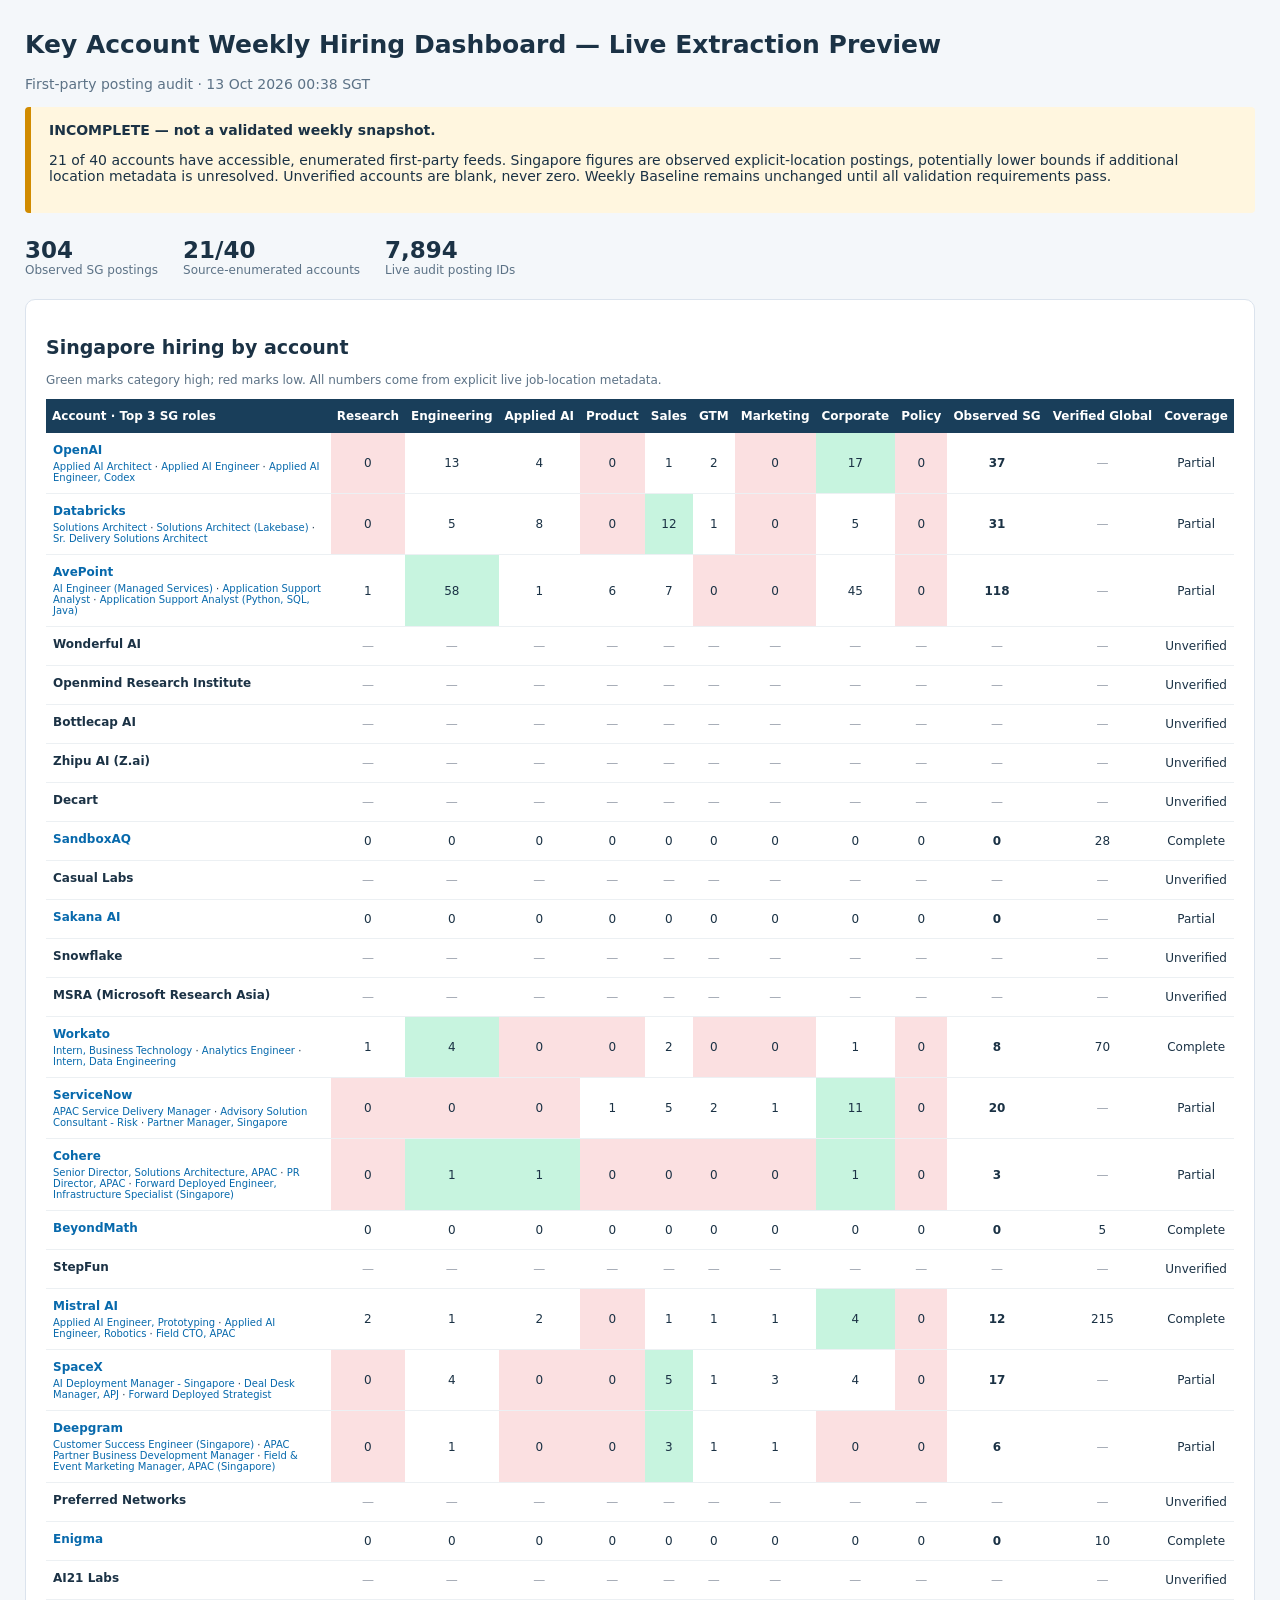
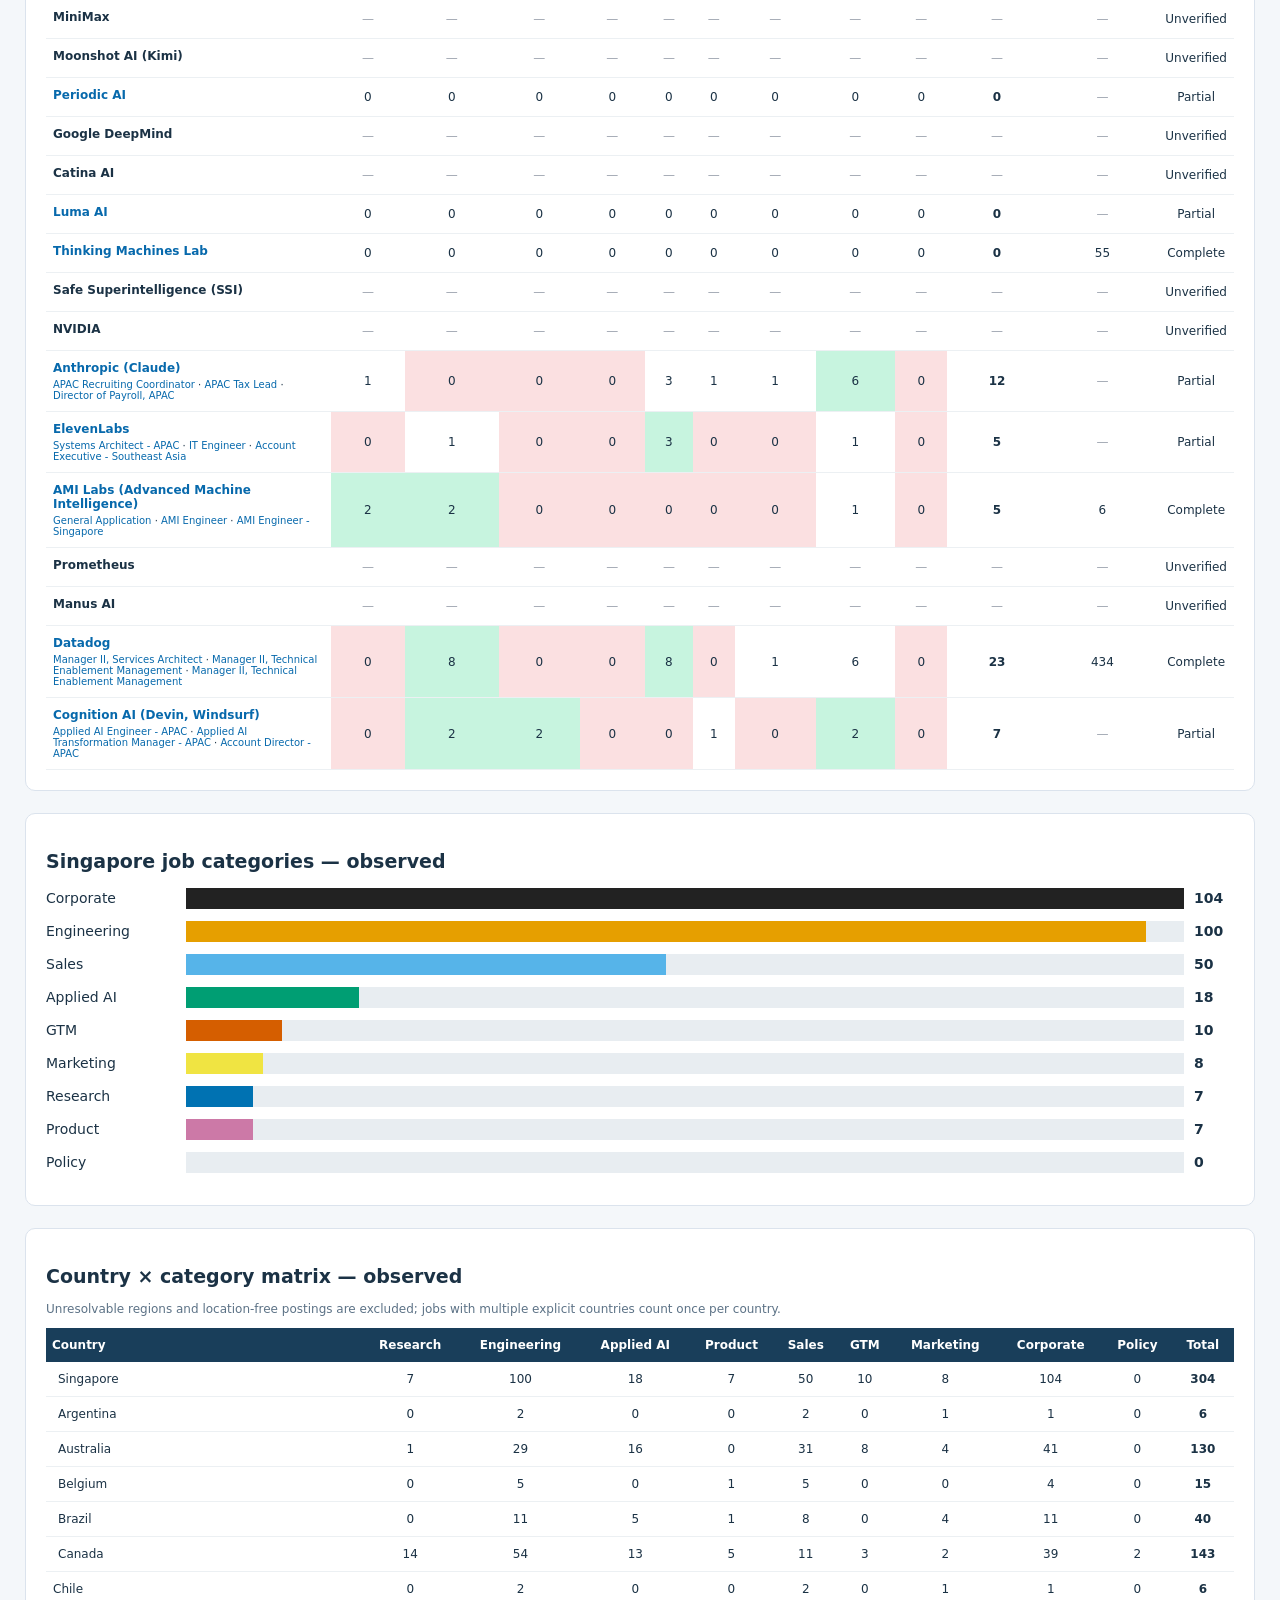
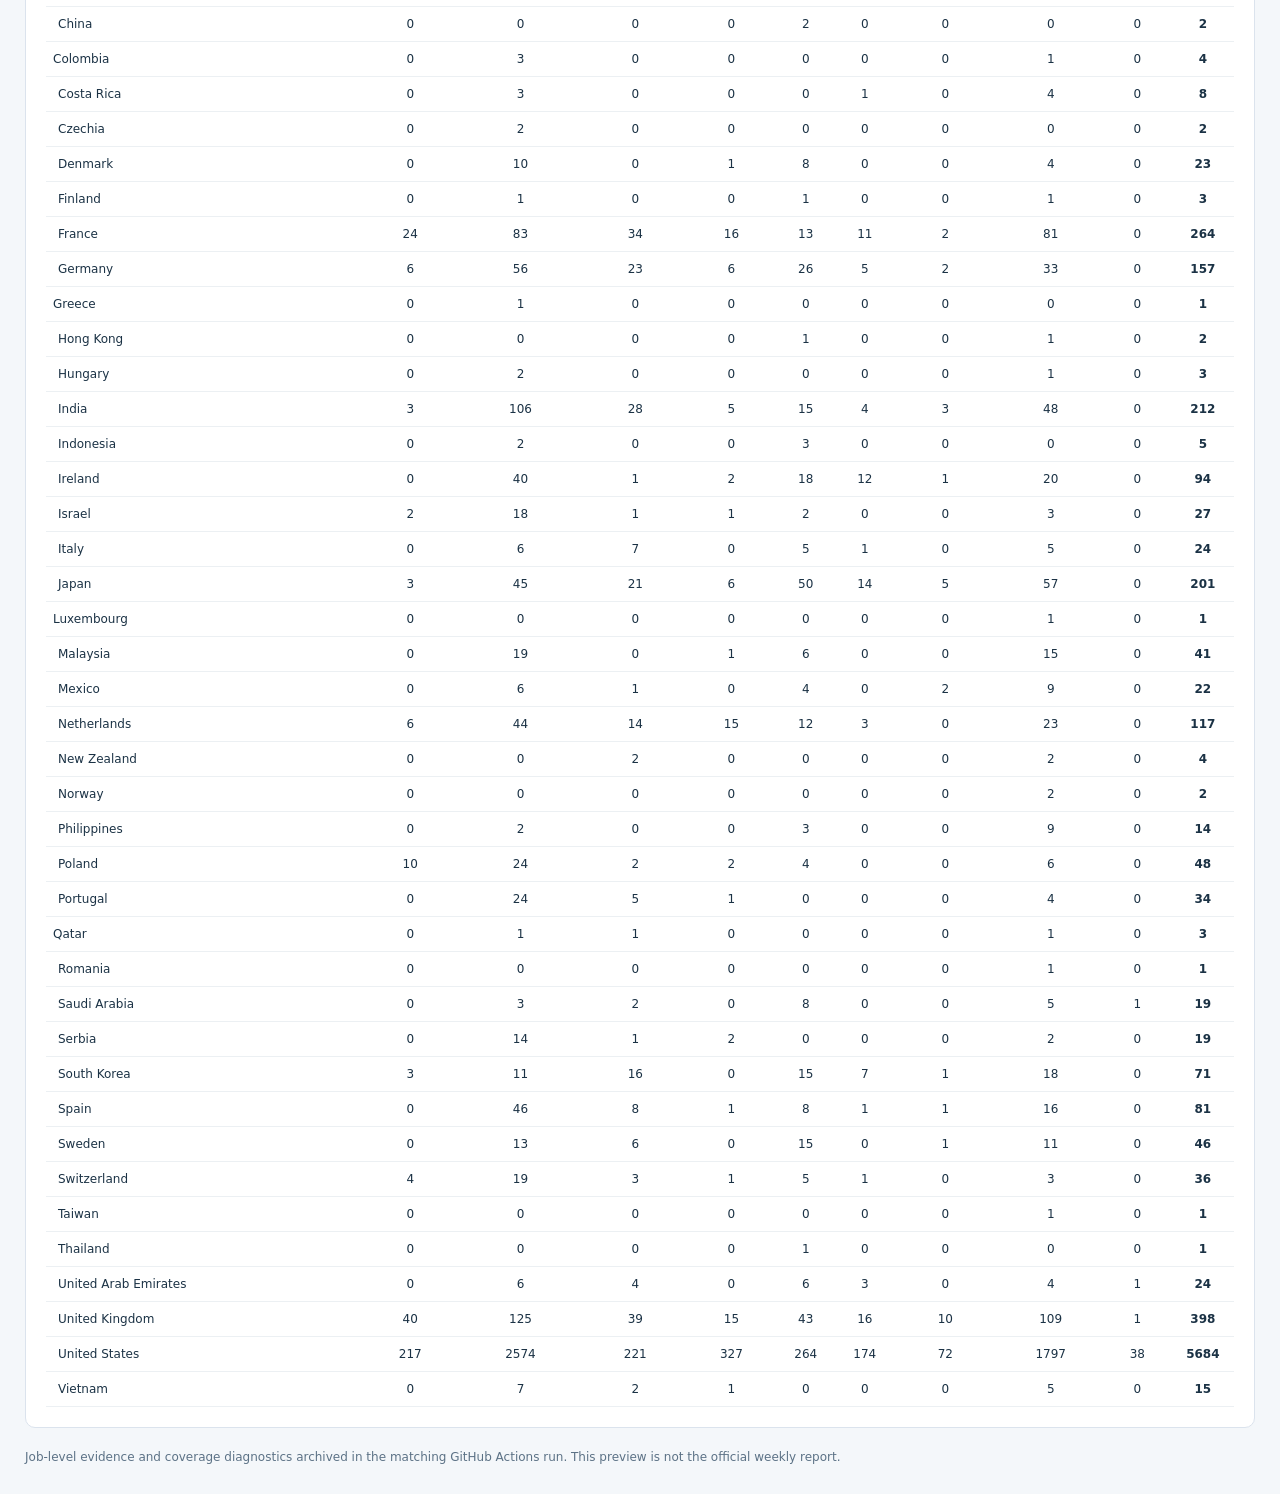
==== commit 4b973cd7: "Refresh incomplete hiring extraction preview" ====
--- a/weekly-hiring-preview/index.html
+++ b/weekly-hiring-preview/index.html
@@ -1 +1 @@
-<!DOCTYPE html><html lang="en"><head><meta charset="UTF-8"><meta name="viewport" content="width=device-width,initial-scale=1"><title>Weekly Hiring — Incomplete Live Preview</title><style>*{box-sizing:border-box}body{font:14px system-ui,Arial,sans-serif;background:#f4f7fa;color:#1b3245;margin:0}main{max-width:1600px;margin:30px auto;padding:0 25px}h1{font-size:25px}h2{font-size:19px}.banner{background:#fff6df;border-left:6px solid #d18b00;padding:15px 18px;margin:15px 0 24px;border-radius:4px}.card{background:#fff;border-radius:10px;padding:20px;margin:22px 0;border:1px solid #dbe3ed}.muted{color:#5c7286}a{color:#0769ac;text-decoration:none}a:hover{text-decoration:underline}.wrap{overflow:auto}table{min-width:1050px;width:100%;border-collapse:collapse;font-size:12px}th{background:#193e5a;color:#fff;padding:10px 6px;text-align:center;white-space:nowrap}th:first-child{text-align:left}td{padding:10px 7px;border-bottom:1px solid #ecf0f3;text-align:center}td.name{text-align:left;min-width:240px}.roles{font-size:10px;margin-top:4px}.high{background:#c7f4df}.low{background:#fbe0e1}.missing{color:#9ca3af}.bar{display:grid;grid-template-columns:130px 1fr 40px;align-items:center;gap:10px;margin:12px 0}.track{background:#e8edf1;height:21px}.flag{width:20px;vertical-align:middle;margin-right:5px}.meta{display:flex;gap:25px;flex-wrap:wrap}.stat{font-size:23px;font-weight:700}.small{font-size:12px}</style></head><body><main><h1>Key Account Weekly Hiring Dashboard — Live Extraction Preview</h1><div class="muted">First-party posting audit · 13 Oct 2026 00:37 SGT</div><div class="banner"><strong>INCOMPLETE — not a validated weekly snapshot.</strong><p>20 of 40 accounts have accessible, enumerated first-party feeds. Singapore figures are observed explicit-location postings, potentially lower bounds if additional location metadata is unresolved. Unverified accounts are blank, never zero. Weekly Baseline remains unchanged until all validation requirements pass.</p></div><div class="meta"><div><div class="stat">304</div><div class="small muted">Observed SG postings</div></div><div><div class="stat">20/40</div><div class="small muted">Source-enumerated accounts</div></div><div><div class="stat">7,848</div><div class="small muted">Live audit posting IDs</div></div></div><section class="card"><h2>Singapore hiring by account</h2><p class="small muted">Green marks category high; red marks low. All numbers come from explicit live job-location metadata.</p><div class="wrap"><table><thead><tr><th>Account · Top 3 SG roles</th><th>Research</th><th>Engineering</th><th>Applied AI</th><th>Product</th><th>Sales</th><th>GTM</th><th>Marketing</th><th>Corporate</th><th>Policy</th><th>Observed SG</th><th>Verified Global</th><th>Coverage</th></tr></thead><tbody><tr><td class="name"><b><a href="https://jobs.ashbyhq.com/openai" target="_blank" rel="noopener noreferrer">OpenAI</a></b><div class="roles"><a href="https://jobs.ashbyhq.com/openai/b8fbe6d1-6363-4366-8484-de32cf4d1410" target="_blank" rel="noopener noreferrer">Applied AI Architect</a> · <a href="https://jobs.ashbyhq.com/openai/8acfba11-707e-4d8e-a860-88643fae24ba" target="_blank" rel="noopener noreferrer">Applied AI Engineer</a> · <a href="https://jobs.ashbyhq.com/openai/02ec1893-17df-420c-8d19-48eca8edd884" target="_blank" rel="noopener noreferrer">Applied AI Engineer, Codex</a></div></td><td class="low">0</td><td class="">13</td><td class="">4</td><td class="low">0</td><td class="">1</td><td class="">2</td><td class="low">0</td><td class="high">17</td><td class="low">0</td><td><b>37</b></td><td class="missing">—</td><td>Partial</td></tr><tr><td class="name"><b><a href="https://boards.greenhouse.io/databricks" target="_blank" rel="noopener noreferrer">Databricks</a></b><div class="roles"><a href="https://databricks.com/company/careers/open-positions/job?gh_jid=8783421002" target="_blank" rel="noopener noreferrer">Solutions Architect</a> · <a href="https://databricks.com/company/careers/open-positions/job?gh_jid=8567985002" target="_blank" rel="noopener noreferrer">Solutions Architect (Lakebase)</a> · <a href="https://databricks.com/company/careers/open-positions/job?gh_jid=8849858002" target="_blank" rel="noopener noreferrer">Sr. Delivery Solutions Architect</a></div></td><td class="low">0</td><td class="">5</td><td class="">8</td><td class="low">0</td><td class="high">12</td><td class="">1</td><td class="low">0</td><td class="">5</td><td class="low">0</td><td><b>31</b></td><td class="missing">—</td><td>Partial</td></tr><tr><td class="name"><b><a href="https://boards.greenhouse.io/avepoint" target="_blank" rel="noopener noreferrer">AvePoint</a></b><div class="roles"><a href="https://www.avepoint.com/careers/job-detail?gh_jid=8029829" target="_blank" rel="noopener noreferrer">AI Engineer (Managed Services)</a> · <a href="https://www.avepoint.com/careers/job-detail?gh_jid=7765557" target="_blank" rel="noopener noreferrer">Application Support Analyst</a> · <a href="https://www.avepoint.com/careers/job-detail?gh_jid=7809999" target="_blank" rel="noopener noreferrer">Application Support Analyst (Python, SQL, Java)</a></div></td><td class="">1</td><td class="high">58</td><td class="">1</td><td class="">6</td><td class="">7</td><td class="low">0</td><td class="low">0</td><td class="">45</td><td class="low">0</td><td><b>118</b></td><td class="missing">—</td><td>Partial</td></tr><tr><td class="name"><b>Wonderful AI</b><div class="roles"></div></td><td class="missing">—</td><td class="missing">—</td><td class="missing">—</td><td class="missing">—</td><td class="missing">—</td><td class="missing">—</td><td class="missing">—</td><td class="missing">—</td><td class="missing">—</td><td class="missing">—</td><td class="missing">—</td><td>Unverified</td></tr><tr><td class="name"><b>Openmind Research Institute</b><div class="roles"></div></td><td class="missing">—</td><td class="missing">—</td><td class="missing">—</td><td class="missing">—</td><td class="missing">—</td><td class="missing">—</td><td class="missing">—</td><td class="missing">—</td><td class="missing">—</td><td class="missing">—</td><td class="missing">—</td><td>Unverified</td></tr><tr><td class="name"><b>Bottlecap AI</b><div class="roles"></div></td><td class="missing">—</td><td class="missing">—</td><td class="missing">—</td><td class="missing">—</td><td class="missing">—</td><td class="missing">—</td><td class="missing">—</td><td class="missing">—</td><td class="missing">—</td><td class="missing">—</td><td class="missing">—</td><td>Unverified</td></tr><tr><td class="name"><b>Zhipu AI (Z.ai)</b><div class="roles"></div></td><td class="missing">—</td><td class="missing">—</td><td class="missing">—</td><td class="missing">—</td><td class="missing">—</td><td class="missing">—</td><td class="missing">—</td><td class="missing">—</td><td class="missing">—</td><td class="missing">—</td><td class="missing">—</td><td>Unverified</td></tr><tr><td class="name"><b>Decart</b><div class="roles"></div></td><td class="missing">—</td><td class="missing">—</td><td class="missing">—</td><td class="missing">—</td><td class="missing">—</td><td class="missing">—</td><td class="missing">—</td><td class="missing">—</td><td class="missing">—</td><td class="missing">—</td><td class="missing">—</td><td>Unverified</td></tr><tr><td class="name"><b><a href="https://jobs.ashbyhq.com/sandboxaq" target="_blank" rel="noopener noreferrer">SandboxAQ</a></b><div class="roles"></div></td><td class="">0</td><td class="">0</td><td class="">0</td><td class="">0</td><td class="">0</td><td class="">0</td><td class="">0</td><td class="">0</td><td class="">0</td><td><b>0</b></td><td>28</td><td>Complete</td></tr><tr><td class="name"><b>Casual Labs</b><div class="roles"></div></td><td class="missing">—</td><td class="missing">—</td><td class="missing">—</td><td class="missing">—</td><td class="missing">—</td><td class="missing">—</td><td class="missing">—</td><td class="missing">—</td><td class="missing">—</td><td class="missing">—</td><td class="missing">—</td><td>Unverified</td></tr><tr><td class="name"><b>Sakana AI</b><div class="roles"></div></td><td class="missing">—</td><td class="missing">—</td><td class="missing">—</td><td class="missing">—</td><td class="missing">—</td><td class="missing">—</td><td class="missing">—</td><td class="missing">—</td><td class="missing">—</td><td class="missing">—</td><td class="missing">—</td><td>Unverified</td></tr><tr><td class="name"><b>Snowflake</b><div class="roles"></div></td><td class="missing">—</td><td class="missing">—</td><td class="missing">—</td><td class="missing">—</td><td class="missing">—</td><td class="missing">—</td><td class="missing">—</td><td class="missing">—</td><td class="missing">—</td><td class="missing">—</td><td class="missing">—</td><td>Unverified</td></tr><tr><td class="name"><b>MSRA (Microsoft Research Asia)</b><div class="roles"></div></td><td class="missing">—</td><td class="missing">—</td><td class="missing">—</td><td class="missing">—</td><td class="missing">—</td><td class="missing">—</td><td class="missing">—</td><td class="missing">—</td><td class="missing">—</td><td class="missing">—</td><td class="missing">—</td><td>Unverified</td></tr><tr><td class="name"><b><a href="https://boards.greenhouse.io/workato" target="_blank" rel="noopener noreferrer">Workato</a></b><div class="roles"><a href="https://www.workato.com/careers?gh_jid=8644024002#open-roles" target="_blank" rel="noopener noreferrer">Intern, Business Technology</a> · <a href="https://www.workato.com/careers?gh_jid=8870119002#open-roles" target="_blank" rel="noopener noreferrer">Analytics Engineer</a> · <a href="https://www.workato.com/careers?gh_jid=8731177002#open-roles" target="_blank" rel="noopener noreferrer">Intern, Data Engineering</a></div></td><td class="">1</td><td class="high">4</td><td class="low">0</td><td class="low">0</td><td class="">2</td><td class="low">0</td><td class="low">0</td><td class="">1</td><td class="low">0</td><td><b>8</b></td><td>70</td><td>Complete</td></tr><tr><td class="name"><b><a href="https://careers.smartrecruiters.com/ServiceNow" target="_blank" rel="noopener noreferrer">ServiceNow</a></b><div class="roles"><a href="https://api.smartrecruiters.com/v1/companies/ServiceNow/postings/744000153870781" target="_blank" rel="noopener noreferrer">APAC Service Delivery Manager</a> · <a href="https://api.smartrecruiters.com/v1/companies/ServiceNow/postings/744000154948875" target="_blank" rel="noopener noreferrer">Advisory Solution Consultant - Risk</a> · <a href="https://api.smartrecruiters.com/v1/companies/ServiceNow/postings/744000144601789" target="_blank" rel="noopener noreferrer">Partner Manager, Singapore </a></div></td><td class="low">0</td><td class="low">0</td><td class="low">0</td><td class="">1</td><td class="">5</td><td class="">2</td><td class="">1</td><td class="high">11</td><td class="low">0</td><td><b>20</b></td><td class="missing">—</td><td>Partial</td></tr><tr><td class="name"><b><a href="https://jobs.ashbyhq.com/cohere" target="_blank" rel="noopener noreferrer">Cohere</a></b><div class="roles"><a href="https://jobs.ashbyhq.com/cohere/14a286d9-e415-4198-8d3b-8e0a7882a5b6" target="_blank" rel="noopener noreferrer">Senior Director, Solutions Architecture, APAC</a> · <a href="https://jobs.ashbyhq.com/cohere/fee0951d-8f8a-41ad-a7d5-4b0083bbe777" target="_blank" rel="noopener noreferrer">PR Director, APAC</a> · <a href="https://jobs.ashbyhq.com/cohere/e88931c0-d3fa-4e81-accc-45db823ea616" target="_blank" rel="noopener noreferrer">Forward Deployed Engineer, Infrastructure Specialist (Singapore)</a></div></td><td class="low">0</td><td class="high">1</td><td class="high">1</td><td class="low">0</td><td class="low">0</td><td class="low">0</td><td class="low">0</td><td class="high">1</td><td class="low">0</td><td><b>3</b></td><td class="missing">—</td><td>Partial</td></tr><tr><td class="name"><b><a href="https://jobs.ashbyhq.com/beyondmath" target="_blank" rel="noopener noreferrer">BeyondMath</a></b><div class="roles"></div></td><td class="">0</td><td class="">0</td><td class="">0</td><td class="">0</td><td class="">0</td><td class="">0</td><td class="">0</td><td class="">0</td><td class="">0</td><td><b>0</b></td><td>5</td><td>Complete</td></tr><tr><td class="name"><b>StepFun</b><div class="roles"></div></td><td class="missing">—</td><td class="missing">—</td><td class="missing">—</td><td class="missing">—</td><td class="missing">—</td><td class="missing">—</td><td class="missing">—</td><td class="missing">—</td><td class="missing">—</td><td class="missing">—</td><td class="missing">—</td><td>Unverified</td></tr><tr><td class="name"><b><a href="https://jobs.ashbyhq.com/mistral.ai" target="_blank" rel="noopener noreferrer">Mistral AI</a></b><div class="roles"><a href="https://jobs.ashbyhq.com/mistral.ai/52e1cc10-dfe0-4361-81c1-227f70f61e20" target="_blank" rel="noopener noreferrer">Applied AI Engineer, Prototyping</a> · <a href="https://jobs.ashbyhq.com/mistral.ai/d5b3861e-d8ff-4b8f-b0a1-3b8582a1c7b4" target="_blank" rel="noopener noreferrer">Applied AI Engineer, Robotics</a> · <a href="https://jobs.ashbyhq.com/mistral.ai/4c78b767-a3bb-454c-914e-4d5c4d38a0ec" target="_blank" rel="noopener noreferrer">Field CTO, APAC</a></div></td><td class="">2</td><td class="">1</td><td class="">2</td><td class="low">0</td><td class="">1</td><td class="">1</td><td class="">1</td><td class="high">4</td><td class="low">0</td><td><b>12</b></td><td>215</td><td>Complete</td></tr><tr><td class="name"><b><a href="https://boards.greenhouse.io/spacex" target="_blank" rel="noopener noreferrer">SpaceX</a></b><div class="roles"><a href="https://jobs.ashbyhq.com/cursor/e3ccb495-a8a3-4ff0-a27b-262188abb9df" target="_blank" rel="noopener noreferrer">AI Deployment Manager - Singapore</a> · <a href="https://jobs.ashbyhq.com/cursor/64606b00-0273-4f74-966b-19f3ea01c469" target="_blank" rel="noopener noreferrer">Deal Desk Manager, APJ</a> · <a href="https://jobs.ashbyhq.com/cursor/f2cf204b-f469-4997-9508-f218c5869706" target="_blank" rel="noopener noreferrer">Forward Deployed Strategist</a></div></td><td class="low">0</td><td class="">4</td><td class="low">0</td><td class="low">0</td><td class="high">5</td><td class="">1</td><td class="">3</td><td class="">4</td><td class="low">0</td><td><b>17</b></td><td class="missing">—</td><td>Partial</td></tr><tr><td class="name"><b><a href="https://jobs.ashbyhq.com/deepgram" target="_blank" rel="noopener noreferrer">Deepgram</a></b><div class="roles"><a href="https://jobs.ashbyhq.com/deepgram/4cc235e0-f195-4f44-84f3-c30e07c4a388" target="_blank" rel="noopener noreferrer">Customer Success Engineer (Singapore)</a> · <a href="https://jobs.ashbyhq.com/deepgram/aafbab17-4caa-4b87-811c-21acfc566cf4" target="_blank" rel="noopener noreferrer">APAC Partner Business Development Manager</a> · <a href="https://jobs.ashbyhq.com/deepgram/6c2a6918-b04c-4407-b87c-46090c114bb0" target="_blank" rel="noopener noreferrer">Field &amp; Event Marketing Manager, APAC (Singapore)</a></div></td><td class="low">0</td><td class="">1</td><td class="low">0</td><td class="low">0</td><td class="high">3</td><td class="">1</td><td class="">1</td><td class="low">0</td><td class="low">0</td><td><b>6</b></td><td class="missing">—</td><td>Partial</td></tr><tr><td class="name"><b>Preferred Networks</b><div class="roles"></div></td><td class="missing">—</td><td class="missing">—</td><td class="missing">—</td><td class="missing">—</td><td class="missing">—</td><td class="missing">—</td><td class="missing">—</td><td class="missing">—</td><td class="missing">—</td><td class="missing">—</td><td class="missing">—</td><td>Unverified</td></tr><tr><td class="name"><b><a href="https://boards.greenhouse.io/enigmaio" target="_blank" rel="noopener noreferrer">Enigma</a></b><div class="roles"></div></td><td class="">0</td><td class="">0</td><td class="">0</td><td class="">0</td><td class="">0</td><td class="">0</td><td class="">0</td><td class="">0</td><td class="">0</td><td><b>0</b></td><td>10</td><td>Complete</td></tr><tr><td class="name"><b>AI21 Labs</b><div class="roles"></div></td><td class="missing">—</td><td class="missing">—</td><td class="missing">—</td><td class="missing">—</td><td class="missing">—</td><td class="missing">—</td><td class="missing">—</td><td class="missing">—</td><td class="missing">—</td><td class="missing">—</td><td class="missing">—</td><td>Unverified</td></tr><tr><td class="name"><b>MiniMax</b><div class="roles"></div></td><td class="missing">—</td><td class="missing">—</td><td class="missing">—</td><td class="missing">—</td><td class="missing">—</td><td class="missing">—</td><td class="missing">—</td><td class="missing">—</td><td class="missing">—</td><td class="missing">—</td><td class="missing">—</td><td>Unverified</td></tr><tr><td class="name"><b>Moonshot AI (Kimi)</b><div class="roles"></div></td><td class="missing">—</td><td class="missing">—</td><td class="missing">—</td><td class="missing">—</td><td class="missing">—</td><td class="missing">—</td><td class="missing">—</td><td class="missing">—</td><td class="missing">—</td><td class="missing">—</td><td class="missing">—</td><td>Unverified</td></tr><tr><td class="name"><b><a href="https://jobs.ashbyhq.com/periodic-labs" target="_blank" rel="noopener noreferrer">Periodic AI</a></b><div class="roles"></div></td><td class="">0</td><td class="">0</td><td class="">0</td><td class="">0</td><td class="">0</td><td class="">0</td><td class="">0</td><td class="">0</td><td class="">0</td><td><b>0</b></td><td class="missing">—</td><td>Partial</td></tr><tr><td class="name"><b>Google DeepMind</b><div class="roles"></div></td><td class="missing">—</td><td class="missing">—</td><td class="missing">—</td><td class="missing">—</td><td class="missing">—</td><td class="missing">—</td><td class="missing">—</td><td class="missing">—</td><td class="missing">—</td><td class="missing">—</td><td class="missing">—</td><td>Unverified</td></tr><tr><td class="name"><b>Catina AI</b><div class="roles"></div></td><td class="missing">—</td><td class="missing">—</td><td class="missing">—</td><td class="missing">—</td><td class="missing">—</td><td class="missing">—</td><td class="missing">—</td><td class="missing">—</td><td class="missing">—</td><td class="missing">—</td><td class="missing">—</td><td>Unverified</td></tr><tr><td class="name"><b><a href="https://jobs.ashbyhq.com/lumaai" target="_blank" rel="noopener noreferrer">Luma AI</a></b><div class="roles"></div></td><td class="">0</td><td class="">0</td><td class="">0</td><td class="">0</td><td class="">0</td><td class="">0</td><td class="">0</td><td class="">0</td><td class="">0</td><td><b>0</b></td><td class="missing">—</td><td>Partial</td></tr><tr><td class="name"><b><a href="https://jobs.ashbyhq.com/thinkingmachines" target="_blank" rel="noopener noreferrer">Thinking Machines Lab</a></b><div class="roles"></div></td><td class="">0</td><td class="">0</td><td class="">0</td><td class="">0</td><td class="">0</td><td class="">0</td><td class="">0</td><td class="">0</td><td class="">0</td><td><b>0</b></td><td>55</td><td>Complete</td></tr><tr><td class="name"><b>Safe Superintelligence (SSI)</b><div class="roles"></div></td><td class="missing">—</td><td class="missing">—</td><td class="missing">—</td><td class="missing">—</td><td class="missing">—</td><td class="missing">—</td><td class="missing">—</td><td class="missing">—</td><td class="missing">—</td><td class="missing">—</td><td class="missing">—</td><td>Unverified</td></tr><tr><td class="name"><b>NVIDIA</b><div class="roles"></div></td><td class="missing">—</td><td class="missing">—</td><td class="missing">—</td><td class="missing">—</td><td class="missing">—</td><td class="missing">—</td><td class="missing">—</td><td class="missing">—</td><td class="missing">—</td><td class="missing">—</td><td class="missing">—</td><td>Unverified</td></tr><tr><td class="name"><b><a href="https://boards.greenhouse.io/anthropic" target="_blank" rel="noopener noreferrer">Anthropic (Claude)</a></b><div class="roles"><a href="https://job-boards.greenhouse.io/anthropic/jobs/5427309008" target="_blank" rel="noopener noreferrer">APAC Recruiting Coordinator</a> · <a href="https://job-boards.greenhouse.io/anthropic/jobs/5358148008" target="_blank" rel="noopener noreferrer">APAC Tax Lead</a> · <a href="https://job-boards.greenhouse.io/anthropic/jobs/5357955008" target="_blank" rel="noopener noreferrer">Director of Payroll, APAC</a></div></td><td class="">1</td><td class="low">0</td><td class="low">0</td><td class="low">0</td><td class="">3</td><td class="">1</td><td class="">1</td><td class="high">6</td><td class="low">0</td><td><b>12</b></td><td class="missing">—</td><td>Partial</td></tr><tr><td class="name"><b><a href="https://jobs.ashbyhq.com/elevenlabs" target="_blank" rel="noopener noreferrer">ElevenLabs</a></b><div class="roles"><a href="https://jobs.ashbyhq.com/elevenlabs/90cc8a34-1707-4aef-b509-94f94389d149" target="_blank" rel="noopener noreferrer">Systems Architect - APAC </a> · <a href="https://jobs.ashbyhq.com/elevenlabs/51858d8d-38ac-450b-a069-797509f465ef" target="_blank" rel="noopener noreferrer">IT Engineer</a> · <a href="https://jobs.ashbyhq.com/elevenlabs/f0d1e869-4874-45af-9bc3-81479d88565b" target="_blank" rel="noopener noreferrer">Account Executive  - Southeast Asia </a></div></td><td class="low">0</td><td class="">1</td><td class="low">0</td><td class="low">0</td><td class="high">3</td><td class="low">0</td><td class="low">0</td><td class="">1</td><td class="low">0</td><td><b>5</b></td><td class="missing">—</td><td>Partial</td></tr><tr><td class="name"><b><a href="https://jobs.ashbyhq.com/ami" target="_blank" rel="noopener noreferrer">AMI Labs (Advanced Machine Intelligence)</a></b><div class="roles"><a href="https://jobs.ashbyhq.com/ami/34d3053f-381f-4350-9c9b-172e5d6a6b70" target="_blank" rel="noopener noreferrer">General Application</a> · <a href="https://jobs.ashbyhq.com/ami/df8b17c5-97e6-49e7-abb9-c21a39e4162a" target="_blank" rel="noopener noreferrer">AMI Engineer</a> · <a href="https://jobs.ashbyhq.com/ami/9f59ac61-f20b-4d33-9343-9603f693523f" target="_blank" rel="noopener noreferrer">AMI Engineer - Singapore</a></div></td><td class="high">2</td><td class="high">2</td><td class="low">0</td><td class="low">0</td><td class="low">0</td><td class="low">0</td><td class="low">0</td><td class="">1</td><td class="low">0</td><td><b>5</b></td><td>6</td><td>Complete</td></tr><tr><td class="name"><b>Prometheus</b><div class="roles"></div></td><td class="missing">—</td><td class="missing">—</td><td class="missing">—</td><td class="missing">—</td><td class="missing">—</td><td class="missing">—</td><td class="missing">—</td><td class="missing">—</td><td class="missing">—</td><td class="missing">—</td><td class="missing">—</td><td>Unverified</td></tr><tr><td class="name"><b>Manus AI</b><div class="roles"></div></td><td class="missing">—</td><td class="missing">—</td><td class="missing">—</td><td class="missing">—</td><td class="missing">—</td><td class="missing">—</td><td class="missing">—</td><td class="missing">—</td><td class="missing">—</td><td class="missing">—</td><td class="missing">—</td><td>Unverified</td></tr><tr><td class="name"><b><a href="https://boards.greenhouse.io/datadog" target="_blank" rel="noopener noreferrer">Datadog</a></b><div class="roles"><a href="https://careers.datadoghq.com/detail/7939294/?gh_jid=7939294" target="_blank" rel="noopener noreferrer">Manager II, Services Architect</a> · <a href="https://careers.datadoghq.com/detail/8233540/?gh_jid=8233540" target="_blank" rel="noopener noreferrer">Manager II, Technical Enablement Management</a> · <a href="https://careers.datadoghq.com/detail/8226522/?gh_jid=8226522" target="_blank" rel="noopener noreferrer">Manager II, Technical Enablement Management</a></div></td><td class="low">0</td><td class="high">8</td><td class="low">0</td><td class="low">0</td><td class="high">8</td><td class="low">0</td><td class="">1</td><td class="">6</td><td class="low">0</td><td><b>23</b></td><td>434</td><td>Complete</td></tr><tr><td class="name"><b><a href="https://jobs.ashbyhq.com/cognition" target="_blank" rel="noopener noreferrer">Cognition AI (Devin, Windsurf)</a></b><div class="roles"><a href="https://jobs.ashbyhq.com/cognition/12250aa8-c371-440c-8189-04872fd43eeb" target="_blank" rel="noopener noreferrer">Applied AI Engineer - APAC</a> · <a href="https://jobs.ashbyhq.com/cognition/be59ef70-1b34-4af5-a831-da964a6d3869" target="_blank" rel="noopener noreferrer">Applied AI Transformation Manager - APAC</a> · <a href="https://jobs.ashbyhq.com/cognition/99ac30db-26d9-4cae-8b50-5a509dfb10a9" target="_blank" rel="noopener noreferrer">Account Director - APAC</a></div></td><td class="low">0</td><td class="high">2</td><td class="high">2</td><td class="low">0</td><td class="low">0</td><td class="">1</td><td class="low">0</td><td class="high">2</td><td class="low">0</td><td><b>7</b></td><td class="missing">—</td><td>Partial</td></tr></tbody></table></div></section><section class="card"><h2>Singapore job categories — observed</h2><div class="bar"><span>Corporate</span><div class="track"><div style="height:100%;width:100.0%;background:#222222"></div></div><b>104</b></div><div class="bar"><span>Engineering</span><div class="track"><div style="height:100%;width:96.2%;background:#E69F00"></div></div><b>100</b></div><div class="bar"><span>Sales</span><div class="track"><div style="height:100%;width:48.1%;background:#56B4E9"></div></div><b>50</b></div><div class="bar"><span>Applied AI</span><div class="track"><div style="height:100%;width:17.3%;background:#009E73"></div></div><b>18</b></div><div class="bar"><span>GTM</span><div class="track"><div style="height:100%;width:9.6%;background:#D55E00"></div></div><b>10</b></div><div class="bar"><span>Marketing</span><div class="track"><div style="height:100%;width:7.7%;background:#F0E442"></div></div><b>8</b></div><div class="bar"><span>Research</span><div class="track"><div style="height:100%;width:6.7%;background:#0072B2"></div></div><b>7</b></div><div class="bar"><span>Product</span><div class="track"><div style="height:100%;width:6.7%;background:#CC79A7"></div></div><b>7</b></div><div class="bar"><span>Policy</span><div class="track"><div style="height:100%;width:0.0%;background:#5D7088"></div></div><b>0</b></div></section><section class="card"><h2>Country × category matrix — observed</h2><p class="small muted">Unresolvable regions and location-free postings are excluded; jobs with multiple explicit countries count once per country.</p><div class="wrap"><table><thead><tr><th>Country</th><th>Research</th><th>Engineering</th><th>Applied AI</th><th>Product</th><th>Sales</th><th>GTM</th><th>Marketing</th><th>Corporate</th><th>Policy</th><th>Total</th></tr></thead><tbody><tr><td class="name"><img loading="lazy" class="flag" alt="" src="https://flagcdn.com/w20/sg.png">Singapore</td><td>7</td><td>100</td><td>18</td><td>7</td><td>50</td><td>10</td><td>8</td><td>104</td><td>0</td><td><b>304</b></td></tr><tr><td class="name"><img loading="lazy" class="flag" alt="" src="https://flagcdn.com/w20/ar.png">Argentina</td><td>0</td><td>2</td><td>0</td><td>0</td><td>2</td><td>0</td><td>1</td><td>1</td><td>0</td><td><b>6</b></td></tr><tr><td class="name"><img loading="lazy" class="flag" alt="" src="https://flagcdn.com/w20/au.png">Australia</td><td>1</td><td>29</td><td>16</td><td>0</td><td>31</td><td>8</td><td>4</td><td>41</td><td>0</td><td><b>130</b></td></tr><tr><td class="name"><img loading="lazy" class="flag" alt="" src="https://flagcdn.com/w20/be.png">Belgium</td><td>0</td><td>5</td><td>0</td><td>1</td><td>5</td><td>0</td><td>0</td><td>4</td><td>0</td><td><b>15</b></td></tr><tr><td class="name"><img loading="lazy" class="flag" alt="" src="https://flagcdn.com/w20/br.png">Brazil</td><td>0</td><td>11</td><td>5</td><td>1</td><td>8</td><td>0</td><td>4</td><td>11</td><td>0</td><td><b>40</b></td></tr><tr><td class="name"><img loading="lazy" class="flag" alt="" src="https://flagcdn.com/w20/ca.png">Canada</td><td>14</td><td>54</td><td>13</td><td>5</td><td>11</td><td>3</td><td>2</td><td>39</td><td>2</td><td><b>143</b></td></tr><tr><td class="name">Chile</td><td>0</td><td>2</td><td>0</td><td>0</td><td>2</td><td>0</td><td>1</td><td>1</td><td>0</td><td><b>6</b></td></tr><tr><td class="name"><img loading="lazy" class="flag" alt="" src="https://flagcdn.com/w20/cn.png">China</td><td>0</td><td>0</td><td>0</td><td>0</td><td>2</td><td>0</td><td>0</td><td>0</td><td>0</td><td><b>2</b></td></tr><tr><td class="name">Colombia</td><td>0</td><td>3</td><td>0</td><td>0</td><td>0</td><td>0</td><td>0</td><td>1</td><td>0</td><td><b>4</b></td></tr><tr><td class="name"><img loading="lazy" class="flag" alt="" src="https://flagcdn.com/w20/cr.png">Costa Rica</td><td>0</td><td>3</td><td>0</td><td>0</td><td>0</td><td>1</td><td>0</td><td>4</td><td>0</td><td><b>8</b></td></tr><tr><td class="name"><img loading="lazy" class="flag" alt="" src="https://flagcdn.com/w20/cz.png">Czechia</td><td>0</td><td>2</td><td>0</td><td>0</td><td>0</td><td>0</td><td>0</td><td>0</td><td>0</td><td><b>2</b></td></tr><tr><td class="name"><img loading="lazy" class="flag" alt="" src="https://flagcdn.com/w20/dk.png">Denmark</td><td>0</td><td>10</td><td>0</td><td>1</td><td>8</td><td>0</td><td>0</td><td>4</td><td>0</td><td><b>23</b></td></tr><tr><td class="name"><img loading="lazy" class="flag" alt="" src="https://flagcdn.com/w20/fi.png">Finland</td><td>0</td><td>1</td><td>0</td><td>0</td><td>1</td><td>0</td><td>0</td><td>1</td><td>0</td><td><b>3</b></td></tr><tr><td class="name"><img loading="lazy" class="flag" alt="" src="https://flagcdn.com/w20/fr.png">France</td><td>24</td><td>83</td><td>34</td><td>16</td><td>13</td><td>11</td><td>2</td><td>81</td><td>0</td><td><b>264</b></td></tr><tr><td class="name"><img loading="lazy" class="flag" alt="" src="https://flagcdn.com/w20/de.png">Germany</td><td>6</td><td>56</td><td>23</td><td>6</td><td>26</td><td>5</td><td>2</td><td>33</td><td>0</td><td><b>157</b></td></tr><tr><td class="name">Greece</td><td>0</td><td>1</td><td>0</td><td>0</td><td>0</td><td>0</td><td>0</td><td>0</td><td>0</td><td><b>1</b></td></tr><tr><td class="name"><img loading="lazy" class="flag" alt="" src="https://flagcdn.com/w20/hk.png">Hong Kong</td><td>0</td><td>0</td><td>0</td><td>0</td><td>1</td><td>0</td><td>0</td><td>1</td><td>0</td><td><b>2</b></td></tr><tr><td class="name"><img loading="lazy" class="flag" alt="" src="https://flagcdn.com/w20/hu.png">Hungary</td><td>0</td><td>2</td><td>0</td><td>0</td><td>0</td><td>0</td><td>0</td><td>1</td><td>0</td><td><b>3</b></td></tr><tr><td class="name"><img loading="lazy" class="flag" alt="" src="https://flagcdn.com/w20/in.png">India</td><td>3</td><td>106</td><td>28</td><td>5</td><td>15</td><td>4</td><td>3</td><td>48</td><td>0</td><td><b>212</b></td></tr><tr><td class="name"><img loading="lazy" class="flag" alt="" src="https://flagcdn.com/w20/id.png">Indonesia</td><td>0</td><td>2</td><td>0</td><td>0</td><td>3</td><td>0</td><td>0</td><td>0</td><td>0</td><td><b>5</b></td></tr><tr><td class="name"><img loading="lazy" class="flag" alt="" src="https://flagcdn.com/w20/ie.png">Ireland</td><td>0</td><td>40</td><td>1</td><td>2</td><td>18</td><td>12</td><td>1</td><td>20</td><td>0</td><td><b>94</b></td></tr><tr><td class="name"><img loading="lazy" class="flag" alt="" src="https://flagcdn.com/w20/il.png">Israel</td><td>2</td><td>18</td><td>1</td><td>1</td><td>2</td><td>0</td><td>0</td><td>3</td><td>0</td><td><b>27</b></td></tr><tr><td class="name"><img loading="lazy" class="flag" alt="" src="https://flagcdn.com/w20/it.png">Italy</td><td>0</td><td>6</td><td>7</td><td>0</td><td>5</td><td>1</td><td>0</td><td>5</td><td>0</td><td><b>24</b></td></tr><tr><td class="name"><img loading="lazy" class="flag" alt="" src="https://flagcdn.com/w20/jp.png">Japan</td><td>0</td><td>40</td><td>21</td><td>1</td><td>50</td><td>14</td><td>5</td><td>45</td><td>0</td><td><b>176</b></td></tr><tr><td class="name">Luxembourg</td><td>0</td><td>0</td><td>0</td><td>0</td><td>0</td><td>0</td><td>0</td><td>1</td><td>0</td><td><b>1</b></td></tr><tr><td class="name"><img loading="lazy" class="flag" alt="" src="https://flagcdn.com/w20/my.png">Malaysia</td><td>0</td><td>19</td><td>0</td><td>1</td><td>6</td><td>0</td><td>0</td><td>15</td><td>0</td><td><b>41</b></td></tr><tr><td class="name"><img loading="lazy" class="flag" alt="" src="https://flagcdn.com/w20/mx.png">Mexico</td><td>0</td><td>6</td><td>1</td><td>0</td><td>4</td><td>0</td><td>2</td><td>9</td><td>0</td><td><b>22</b></td></tr><tr><td class="name"><img loading="lazy" class="flag" alt="" src="https://flagcdn.com/w20/nl.png">Netherlands</td><td>6</td><td>44</td><td>14</td><td>15</td><td>12</td><td>3</td><td>0</td><td>23</td><td>0</td><td><b>117</b></td></tr><tr><td class="name"><img loading="lazy" class="flag" alt="" src="https://flagcdn.com/w20/nz.png">New Zealand</td><td>0</td><td>0</td><td>2</td><td>0</td><td>0</td><td>0</td><td>0</td><td>2</td><td>0</td><td><b>4</b></td></tr><tr><td class="name"><img loading="lazy" class="flag" alt="" src="https://flagcdn.com/w20/no.png">Norway</td><td>0</td><td>0</td><td>0</td><td>0</td><td>0</td><td>0</td><td>0</td><td>2</td><td>0</td><td><b>2</b></td></tr><tr><td class="name"><img loading="lazy" class="flag" alt="" src="https://flagcdn.com/w20/ph.png">Philippines</td><td>0</td><td>2</td><td>0</td><td>0</td><td>3</td><td>0</td><td>0</td><td>9</td><td>0</td><td><b>14</b></td></tr><tr><td class="name"><img loading="lazy" class="flag" alt="" src="https://flagcdn.com/w20/pl.png">Poland</td><td>10</td><td>24</td><td>2</td><td>2</td><td>4</td><td>0</td><td>0</td><td>6</td><td>0</td><td><b>48</b></td></tr><tr><td class="name"><img loading="lazy" class="flag" alt="" src="https://flagcdn.com/w20/pt.png">Portugal</td><td>0</td><td>24</td><td>5</td><td>1</td><td>0</td><td>0</td><td>0</td><td>4</td><td>0</td><td><b>34</b></td></tr><tr><td class="name">Qatar</td><td>0</td><td>1</td><td>1</td><td>0</td><td>0</td><td>0</td><td>0</td><td>1</td><td>0</td><td><b>3</b></td></tr><tr><td class="name"><img loading="lazy" class="flag" alt="" src="https://flagcdn.com/w20/ro.png">Romania</td><td>0</td><td>0</td><td>0</td><td>0</td><td>0</td><td>0</td><td>0</td><td>1</td><td>0</td><td><b>1</b></td></tr><tr><td class="name"><img loading="lazy" class="flag" alt="" src="https://flagcdn.com/w20/sa.png">Saudi Arabia</td><td>0</td><td>3</td><td>2</td><td>0</td><td>8</td><td>0</td><td>0</td><td>5</td><td>1</td><td><b>19</b></td></tr><tr><td class="name"><img loading="lazy" class="flag" alt="" src="https://flagcdn.com/w20/rs.png">Serbia</td><td>0</td><td>14</td><td>1</td><td>2</td><td>0</td><td>0</td><td>0</td><td>2</td><td>0</td><td><b>19</b></td></tr><tr><td class="name"><img loading="lazy" class="flag" alt="" src="https://flagcdn.com/w20/kr.png">South Korea</td><td>3</td><td>11</td><td>16</td><td>0</td><td>15</td><td>7</td><td>1</td><td>18</td><td>0</td><td><b>71</b></td></tr><tr><td class="name"><img loading="lazy" class="flag" alt="" src="https://flagcdn.com/w20/es.png">Spain</td><td>0</td><td>46</td><td>8</td><td>1</td><td>8</td><td>1</td><td>1</td><td>16</td><td>0</td><td><b>81</b></td></tr><tr><td class="name"><img loading="lazy" class="flag" alt="" src="https://flagcdn.com/w20/se.png">Sweden</td><td>0</td><td>13</td><td>6</td><td>0</td><td>15</td><td>0</td><td>1</td><td>11</td><td>0</td><td><b>46</b></td></tr><tr><td class="name"><img loading="lazy" class="flag" alt="" src="https://flagcdn.com/w20/ch.png">Switzerland</td><td>4</td><td>19</td><td>3</td><td>1</td><td>5</td><td>1</td><td>0</td><td>3</td><td>0</td><td><b>36</b></td></tr><tr><td class="name"><img loading="lazy" class="flag" alt="" src="https://flagcdn.com/w20/tw.png">Taiwan</td><td>0</td><td>0</td><td>0</td><td>0</td><td>0</td><td>0</td><td>0</td><td>1</td><td>0</td><td><b>1</b></td></tr><tr><td class="name"><img loading="lazy" class="flag" alt="" src="https://flagcdn.com/w20/th.png">Thailand</td><td>0</td><td>0</td><td>0</td><td>0</td><td>1</td><td>0</td><td>0</td><td>0</td><td>0</td><td><b>1</b></td></tr><tr><td class="name"><img loading="lazy" class="flag" alt="" src="https://flagcdn.com/w20/ae.png">United Arab Emirates</td><td>0</td><td>6</td><td>4</td><td>0</td><td>6</td><td>3</td><td>0</td><td>4</td><td>1</td><td><b>24</b></td></tr><tr><td class="name"><img loading="lazy" class="flag" alt="" src="https://flagcdn.com/w20/gb.png">United Kingdom</td><td>40</td><td>125</td><td>39</td><td>15</td><td>43</td><td>16</td><td>10</td><td>109</td><td>1</td><td><b>398</b></td></tr><tr><td class="name"><img loading="lazy" class="flag" alt="" src="https://flagcdn.com/w20/us.png">United States</td><td>217</td><td>2574</td><td>221</td><td>327</td><td>264</td><td>174</td><td>72</td><td>1798</td><td>38</td><td><b>5685</b></td></tr><tr><td class="name"><img loading="lazy" class="flag" alt="" src="https://flagcdn.com/w20/vn.png">Vietnam</td><td>0</td><td>7</td><td>2</td><td>1</td><td>0</td><td>0</td><td>0</td><td>5</td><td>0</td><td><b>15</b></td></tr></tbody></table></div></section><p class="muted small">Job-level evidence and coverage diagnostics archived in the matching GitHub Actions run. This preview is not the official weekly report.</p></main></body></html>+<!DOCTYPE html><html lang="en"><head><meta charset="UTF-8"><meta name="viewport" content="width=device-width,initial-scale=1"><title>Weekly Hiring — Incomplete Live Preview</title><style>*{box-sizing:border-box}body{font:14px system-ui,Arial,sans-serif;background:#f4f7fa;color:#1b3245;margin:0}main{max-width:1600px;margin:30px auto;padding:0 25px}h1{font-size:25px}h2{font-size:19px}.banner{background:#fff6df;border-left:6px solid #d18b00;padding:15px 18px;margin:15px 0 24px;border-radius:4px}.card{background:#fff;border-radius:10px;padding:20px;margin:22px 0;border:1px solid #dbe3ed}.muted{color:#5c7286}a{color:#0769ac;text-decoration:none}a:hover{text-decoration:underline}.wrap{overflow:auto}table{min-width:1050px;width:100%;border-collapse:collapse;font-size:12px}th{background:#193e5a;color:#fff;padding:10px 6px;text-align:center;white-space:nowrap}th:first-child{text-align:left}td{padding:10px 7px;border-bottom:1px solid #ecf0f3;text-align:center}td.name{text-align:left;min-width:240px}.roles{font-size:10px;margin-top:4px}.high{background:#c7f4df}.low{background:#fbe0e1}.missing{color:#9ca3af}.bar{display:grid;grid-template-columns:130px 1fr 40px;align-items:center;gap:10px;margin:12px 0}.track{background:#e8edf1;height:21px}.flag{width:20px;vertical-align:middle;margin-right:5px}.meta{display:flex;gap:25px;flex-wrap:wrap}.stat{font-size:23px;font-weight:700}.small{font-size:12px}</style></head><body><main><h1>Key Account Weekly Hiring Dashboard — Live Extraction Preview</h1><div class="muted">First-party posting audit · 13 Oct 2026 00:38 SGT</div><div class="banner"><strong>INCOMPLETE — not a validated weekly snapshot.</strong><p>21 of 40 accounts have accessible, enumerated first-party feeds. Singapore figures are observed explicit-location postings, potentially lower bounds if additional location metadata is unresolved. Unverified accounts are blank, never zero. Weekly Baseline remains unchanged until all validation requirements pass.</p></div><div class="meta"><div><div class="stat">304</div><div class="small muted">Observed SG postings</div></div><div><div class="stat">21/40</div><div class="small muted">Source-enumerated accounts</div></div><div><div class="stat">7,894</div><div class="small muted">Live audit posting IDs</div></div></div><section class="card"><h2>Singapore hiring by account</h2><p class="small muted">Green marks category high; red marks low. All numbers come from explicit live job-location metadata.</p><div class="wrap"><table><thead><tr><th>Account · Top 3 SG roles</th><th>Research</th><th>Engineering</th><th>Applied AI</th><th>Product</th><th>Sales</th><th>GTM</th><th>Marketing</th><th>Corporate</th><th>Policy</th><th>Observed SG</th><th>Verified Global</th><th>Coverage</th></tr></thead><tbody><tr><td class="name"><b><a href="https://jobs.ashbyhq.com/openai" target="_blank" rel="noopener noreferrer">OpenAI</a></b><div class="roles"><a href="https://jobs.ashbyhq.com/openai/b8fbe6d1-6363-4366-8484-de32cf4d1410" target="_blank" rel="noopener noreferrer">Applied AI Architect</a> · <a href="https://jobs.ashbyhq.com/openai/8acfba11-707e-4d8e-a860-88643fae24ba" target="_blank" rel="noopener noreferrer">Applied AI Engineer</a> · <a href="https://jobs.ashbyhq.com/openai/02ec1893-17df-420c-8d19-48eca8edd884" target="_blank" rel="noopener noreferrer">Applied AI Engineer, Codex</a></div></td><td class="low">0</td><td class="">13</td><td class="">4</td><td class="low">0</td><td class="">1</td><td class="">2</td><td class="low">0</td><td class="high">17</td><td class="low">0</td><td><b>37</b></td><td class="missing">—</td><td>Partial</td></tr><tr><td class="name"><b><a href="https://boards.greenhouse.io/databricks" target="_blank" rel="noopener noreferrer">Databricks</a></b><div class="roles"><a href="https://databricks.com/company/careers/open-positions/job?gh_jid=8783421002" target="_blank" rel="noopener noreferrer">Solutions Architect</a> · <a href="https://databricks.com/company/careers/open-positions/job?gh_jid=8567985002" target="_blank" rel="noopener noreferrer">Solutions Architect (Lakebase)</a> · <a href="https://databricks.com/company/careers/open-positions/job?gh_jid=8849858002" target="_blank" rel="noopener noreferrer">Sr. Delivery Solutions Architect</a></div></td><td class="low">0</td><td class="">5</td><td class="">8</td><td class="low">0</td><td class="high">12</td><td class="">1</td><td class="low">0</td><td class="">5</td><td class="low">0</td><td><b>31</b></td><td class="missing">—</td><td>Partial</td></tr><tr><td class="name"><b><a href="https://boards.greenhouse.io/avepoint" target="_blank" rel="noopener noreferrer">AvePoint</a></b><div class="roles"><a href="https://www.avepoint.com/careers/job-detail?gh_jid=8029829" target="_blank" rel="noopener noreferrer">AI Engineer (Managed Services)</a> · <a href="https://www.avepoint.com/careers/job-detail?gh_jid=7765557" target="_blank" rel="noopener noreferrer">Application Support Analyst</a> · <a href="https://www.avepoint.com/careers/job-detail?gh_jid=7809999" target="_blank" rel="noopener noreferrer">Application Support Analyst (Python, SQL, Java)</a></div></td><td class="">1</td><td class="high">58</td><td class="">1</td><td class="">6</td><td class="">7</td><td class="low">0</td><td class="low">0</td><td class="">45</td><td class="low">0</td><td><b>118</b></td><td class="missing">—</td><td>Partial</td></tr><tr><td class="name"><b>Wonderful AI</b><div class="roles"></div></td><td class="missing">—</td><td class="missing">—</td><td class="missing">—</td><td class="missing">—</td><td class="missing">—</td><td class="missing">—</td><td class="missing">—</td><td class="missing">—</td><td class="missing">—</td><td class="missing">—</td><td class="missing">—</td><td>Unverified</td></tr><tr><td class="name"><b>Openmind Research Institute</b><div class="roles"></div></td><td class="missing">—</td><td class="missing">—</td><td class="missing">—</td><td class="missing">—</td><td class="missing">—</td><td class="missing">—</td><td class="missing">—</td><td class="missing">—</td><td class="missing">—</td><td class="missing">—</td><td class="missing">—</td><td>Unverified</td></tr><tr><td class="name"><b>Bottlecap AI</b><div class="roles"></div></td><td class="missing">—</td><td class="missing">—</td><td class="missing">—</td><td class="missing">—</td><td class="missing">—</td><td class="missing">—</td><td class="missing">—</td><td class="missing">—</td><td class="missing">—</td><td class="missing">—</td><td class="missing">—</td><td>Unverified</td></tr><tr><td class="name"><b>Zhipu AI (Z.ai)</b><div class="roles"></div></td><td class="missing">—</td><td class="missing">—</td><td class="missing">—</td><td class="missing">—</td><td class="missing">—</td><td class="missing">—</td><td class="missing">—</td><td class="missing">—</td><td class="missing">—</td><td class="missing">—</td><td class="missing">—</td><td>Unverified</td></tr><tr><td class="name"><b>Decart</b><div class="roles"></div></td><td class="missing">—</td><td class="missing">—</td><td class="missing">—</td><td class="missing">—</td><td class="missing">—</td><td class="missing">—</td><td class="missing">—</td><td class="missing">—</td><td class="missing">—</td><td class="missing">—</td><td class="missing">—</td><td>Unverified</td></tr><tr><td class="name"><b><a href="https://jobs.ashbyhq.com/sandboxaq" target="_blank" rel="noopener noreferrer">SandboxAQ</a></b><div class="roles"></div></td><td class="">0</td><td class="">0</td><td class="">0</td><td class="">0</td><td class="">0</td><td class="">0</td><td class="">0</td><td class="">0</td><td class="">0</td><td><b>0</b></td><td>28</td><td>Complete</td></tr><tr><td class="name"><b>Casual Labs</b><div class="roles"></div></td><td class="missing">—</td><td class="missing">—</td><td class="missing">—</td><td class="missing">—</td><td class="missing">—</td><td class="missing">—</td><td class="missing">—</td><td class="missing">—</td><td class="missing">—</td><td class="missing">—</td><td class="missing">—</td><td>Unverified</td></tr><tr><td class="name"><b><a href="https://sakana.ai/careers/" target="_blank" rel="noopener noreferrer">Sakana AI</a></b><div class="roles"></div></td><td class="">0</td><td class="">0</td><td class="">0</td><td class="">0</td><td class="">0</td><td class="">0</td><td class="">0</td><td class="">0</td><td class="">0</td><td><b>0</b></td><td class="missing">—</td><td>Partial</td></tr><tr><td class="name"><b>Snowflake</b><div class="roles"></div></td><td class="missing">—</td><td class="missing">—</td><td class="missing">—</td><td class="missing">—</td><td class="missing">—</td><td class="missing">—</td><td class="missing">—</td><td class="missing">—</td><td class="missing">—</td><td class="missing">—</td><td class="missing">—</td><td>Unverified</td></tr><tr><td class="name"><b>MSRA (Microsoft Research Asia)</b><div class="roles"></div></td><td class="missing">—</td><td class="missing">—</td><td class="missing">—</td><td class="missing">—</td><td class="missing">—</td><td class="missing">—</td><td class="missing">—</td><td class="missing">—</td><td class="missing">—</td><td class="missing">—</td><td class="missing">—</td><td>Unverified</td></tr><tr><td class="name"><b><a href="https://boards.greenhouse.io/workato" target="_blank" rel="noopener noreferrer">Workato</a></b><div class="roles"><a href="https://www.workato.com/careers?gh_jid=8644024002#open-roles" target="_blank" rel="noopener noreferrer">Intern, Business Technology</a> · <a href="https://www.workato.com/careers?gh_jid=8870119002#open-roles" target="_blank" rel="noopener noreferrer">Analytics Engineer</a> · <a href="https://www.workato.com/careers?gh_jid=8731177002#open-roles" target="_blank" rel="noopener noreferrer">Intern, Data Engineering</a></div></td><td class="">1</td><td class="high">4</td><td class="low">0</td><td class="low">0</td><td class="">2</td><td class="low">0</td><td class="low">0</td><td class="">1</td><td class="low">0</td><td><b>8</b></td><td>70</td><td>Complete</td></tr><tr><td class="name"><b><a href="https://careers.smartrecruiters.com/ServiceNow" target="_blank" rel="noopener noreferrer">ServiceNow</a></b><div class="roles"><a href="https://api.smartrecruiters.com/v1/companies/ServiceNow/postings/744000153870781" target="_blank" rel="noopener noreferrer">APAC Service Delivery Manager</a> · <a href="https://api.smartrecruiters.com/v1/companies/ServiceNow/postings/744000154948875" target="_blank" rel="noopener noreferrer">Advisory Solution Consultant - Risk</a> · <a href="https://api.smartrecruiters.com/v1/companies/ServiceNow/postings/744000144601789" target="_blank" rel="noopener noreferrer">Partner Manager, Singapore </a></div></td><td class="low">0</td><td class="low">0</td><td class="low">0</td><td class="">1</td><td class="">5</td><td class="">2</td><td class="">1</td><td class="high">11</td><td class="low">0</td><td><b>20</b></td><td class="missing">—</td><td>Partial</td></tr><tr><td class="name"><b><a href="https://jobs.ashbyhq.com/cohere" target="_blank" rel="noopener noreferrer">Cohere</a></b><div class="roles"><a href="https://jobs.ashbyhq.com/cohere/14a286d9-e415-4198-8d3b-8e0a7882a5b6" target="_blank" rel="noopener noreferrer">Senior Director, Solutions Architecture, APAC</a> · <a href="https://jobs.ashbyhq.com/cohere/fee0951d-8f8a-41ad-a7d5-4b0083bbe777" target="_blank" rel="noopener noreferrer">PR Director, APAC</a> · <a href="https://jobs.ashbyhq.com/cohere/e88931c0-d3fa-4e81-accc-45db823ea616" target="_blank" rel="noopener noreferrer">Forward Deployed Engineer, Infrastructure Specialist (Singapore)</a></div></td><td class="low">0</td><td class="high">1</td><td class="high">1</td><td class="low">0</td><td class="low">0</td><td class="low">0</td><td class="low">0</td><td class="high">1</td><td class="low">0</td><td><b>3</b></td><td class="missing">—</td><td>Partial</td></tr><tr><td class="name"><b><a href="https://jobs.ashbyhq.com/beyondmath" target="_blank" rel="noopener noreferrer">BeyondMath</a></b><div class="roles"></div></td><td class="">0</td><td class="">0</td><td class="">0</td><td class="">0</td><td class="">0</td><td class="">0</td><td class="">0</td><td class="">0</td><td class="">0</td><td><b>0</b></td><td>5</td><td>Complete</td></tr><tr><td class="name"><b>StepFun</b><div class="roles"></div></td><td class="missing">—</td><td class="missing">—</td><td class="missing">—</td><td class="missing">—</td><td class="missing">—</td><td class="missing">—</td><td class="missing">—</td><td class="missing">—</td><td class="missing">—</td><td class="missing">—</td><td class="missing">—</td><td>Unverified</td></tr><tr><td class="name"><b><a href="https://jobs.ashbyhq.com/mistral.ai" target="_blank" rel="noopener noreferrer">Mistral AI</a></b><div class="roles"><a href="https://jobs.ashbyhq.com/mistral.ai/52e1cc10-dfe0-4361-81c1-227f70f61e20" target="_blank" rel="noopener noreferrer">Applied AI Engineer, Prototyping</a> · <a href="https://jobs.ashbyhq.com/mistral.ai/d5b3861e-d8ff-4b8f-b0a1-3b8582a1c7b4" target="_blank" rel="noopener noreferrer">Applied AI Engineer, Robotics</a> · <a href="https://jobs.ashbyhq.com/mistral.ai/4c78b767-a3bb-454c-914e-4d5c4d38a0ec" target="_blank" rel="noopener noreferrer">Field CTO, APAC</a></div></td><td class="">2</td><td class="">1</td><td class="">2</td><td class="low">0</td><td class="">1</td><td class="">1</td><td class="">1</td><td class="high">4</td><td class="low">0</td><td><b>12</b></td><td>215</td><td>Complete</td></tr><tr><td class="name"><b><a href="https://boards.greenhouse.io/spacex" target="_blank" rel="noopener noreferrer">SpaceX</a></b><div class="roles"><a href="https://jobs.ashbyhq.com/cursor/e3ccb495-a8a3-4ff0-a27b-262188abb9df" target="_blank" rel="noopener noreferrer">AI Deployment Manager - Singapore</a> · <a href="https://jobs.ashbyhq.com/cursor/64606b00-0273-4f74-966b-19f3ea01c469" target="_blank" rel="noopener noreferrer">Deal Desk Manager, APJ</a> · <a href="https://jobs.ashbyhq.com/cursor/f2cf204b-f469-4997-9508-f218c5869706" target="_blank" rel="noopener noreferrer">Forward Deployed Strategist</a></div></td><td class="low">0</td><td class="">4</td><td class="low">0</td><td class="low">0</td><td class="high">5</td><td class="">1</td><td class="">3</td><td class="">4</td><td class="low">0</td><td><b>17</b></td><td class="missing">—</td><td>Partial</td></tr><tr><td class="name"><b><a href="https://jobs.ashbyhq.com/deepgram" target="_blank" rel="noopener noreferrer">Deepgram</a></b><div class="roles"><a href="https://jobs.ashbyhq.com/deepgram/4cc235e0-f195-4f44-84f3-c30e07c4a388" target="_blank" rel="noopener noreferrer">Customer Success Engineer (Singapore)</a> · <a href="https://jobs.ashbyhq.com/deepgram/aafbab17-4caa-4b87-811c-21acfc566cf4" target="_blank" rel="noopener noreferrer">APAC Partner Business Development Manager</a> · <a href="https://jobs.ashbyhq.com/deepgram/6c2a6918-b04c-4407-b87c-46090c114bb0" target="_blank" rel="noopener noreferrer">Field &amp; Event Marketing Manager, APAC (Singapore)</a></div></td><td class="low">0</td><td class="">1</td><td class="low">0</td><td class="low">0</td><td class="high">3</td><td class="">1</td><td class="">1</td><td class="low">0</td><td class="low">0</td><td><b>6</b></td><td class="missing">—</td><td>Partial</td></tr><tr><td class="name"><b>Preferred Networks</b><div class="roles"></div></td><td class="missing">—</td><td class="missing">—</td><td class="missing">—</td><td class="missing">—</td><td class="missing">—</td><td class="missing">—</td><td class="missing">—</td><td class="missing">—</td><td class="missing">—</td><td class="missing">—</td><td class="missing">—</td><td>Unverified</td></tr><tr><td class="name"><b><a href="https://boards.greenhouse.io/enigmaio" target="_blank" rel="noopener noreferrer">Enigma</a></b><div class="roles"></div></td><td class="">0</td><td class="">0</td><td class="">0</td><td class="">0</td><td class="">0</td><td class="">0</td><td class="">0</td><td class="">0</td><td class="">0</td><td><b>0</b></td><td>10</td><td>Complete</td></tr><tr><td class="name"><b>AI21 Labs</b><div class="roles"></div></td><td class="missing">—</td><td class="missing">—</td><td class="missing">—</td><td class="missing">—</td><td class="missing">—</td><td class="missing">—</td><td class="missing">—</td><td class="missing">—</td><td class="missing">—</td><td class="missing">—</td><td class="missing">—</td><td>Unverified</td></tr><tr><td class="name"><b>MiniMax</b><div class="roles"></div></td><td class="missing">—</td><td class="missing">—</td><td class="missing">—</td><td class="missing">—</td><td class="missing">—</td><td class="missing">—</td><td class="missing">—</td><td class="missing">—</td><td class="missing">—</td><td class="missing">—</td><td class="missing">—</td><td>Unverified</td></tr><tr><td class="name"><b>Moonshot AI (Kimi)</b><div class="roles"></div></td><td class="missing">—</td><td class="missing">—</td><td class="missing">—</td><td class="missing">—</td><td class="missing">—</td><td class="missing">—</td><td class="missing">—</td><td class="missing">—</td><td class="missing">—</td><td class="missing">—</td><td class="missing">—</td><td>Unverified</td></tr><tr><td class="name"><b><a href="https://jobs.ashbyhq.com/periodic-labs" target="_blank" rel="noopener noreferrer">Periodic AI</a></b><div class="roles"></div></td><td class="">0</td><td class="">0</td><td class="">0</td><td class="">0</td><td class="">0</td><td class="">0</td><td class="">0</td><td class="">0</td><td class="">0</td><td><b>0</b></td><td class="missing">—</td><td>Partial</td></tr><tr><td class="name"><b>Google DeepMind</b><div class="roles"></div></td><td class="missing">—</td><td class="missing">—</td><td class="missing">—</td><td class="missing">—</td><td class="missing">—</td><td class="missing">—</td><td class="missing">—</td><td class="missing">—</td><td class="missing">—</td><td class="missing">—</td><td class="missing">—</td><td>Unverified</td></tr><tr><td class="name"><b>Catina AI</b><div class="roles"></div></td><td class="missing">—</td><td class="missing">—</td><td class="missing">—</td><td class="missing">—</td><td class="missing">—</td><td class="missing">—</td><td class="missing">—</td><td class="missing">—</td><td class="missing">—</td><td class="missing">—</td><td class="missing">—</td><td>Unverified</td></tr><tr><td class="name"><b><a href="https://jobs.ashbyhq.com/lumaai" target="_blank" rel="noopener noreferrer">Luma AI</a></b><div class="roles"></div></td><td class="">0</td><td class="">0</td><td class="">0</td><td class="">0</td><td class="">0</td><td class="">0</td><td class="">0</td><td class="">0</td><td class="">0</td><td><b>0</b></td><td class="missing">—</td><td>Partial</td></tr><tr><td class="name"><b><a href="https://jobs.ashbyhq.com/thinkingmachines" target="_blank" rel="noopener noreferrer">Thinking Machines Lab</a></b><div class="roles"></div></td><td class="">0</td><td class="">0</td><td class="">0</td><td class="">0</td><td class="">0</td><td class="">0</td><td class="">0</td><td class="">0</td><td class="">0</td><td><b>0</b></td><td>55</td><td>Complete</td></tr><tr><td class="name"><b>Safe Superintelligence (SSI)</b><div class="roles"></div></td><td class="missing">—</td><td class="missing">—</td><td class="missing">—</td><td class="missing">—</td><td class="missing">—</td><td class="missing">—</td><td class="missing">—</td><td class="missing">—</td><td class="missing">—</td><td class="missing">—</td><td class="missing">—</td><td>Unverified</td></tr><tr><td class="name"><b>NVIDIA</b><div class="roles"></div></td><td class="missing">—</td><td class="missing">—</td><td class="missing">—</td><td class="missing">—</td><td class="missing">—</td><td class="missing">—</td><td class="missing">—</td><td class="missing">—</td><td class="missing">—</td><td class="missing">—</td><td class="missing">—</td><td>Unverified</td></tr><tr><td class="name"><b><a href="https://boards.greenhouse.io/anthropic" target="_blank" rel="noopener noreferrer">Anthropic (Claude)</a></b><div class="roles"><a href="https://job-boards.greenhouse.io/anthropic/jobs/5427309008" target="_blank" rel="noopener noreferrer">APAC Recruiting Coordinator</a> · <a href="https://job-boards.greenhouse.io/anthropic/jobs/5358148008" target="_blank" rel="noopener noreferrer">APAC Tax Lead</a> · <a href="https://job-boards.greenhouse.io/anthropic/jobs/5357955008" target="_blank" rel="noopener noreferrer">Director of Payroll, APAC</a></div></td><td class="">1</td><td class="low">0</td><td class="low">0</td><td class="low">0</td><td class="">3</td><td class="">1</td><td class="">1</td><td class="high">6</td><td class="low">0</td><td><b>12</b></td><td class="missing">—</td><td>Partial</td></tr><tr><td class="name"><b><a href="https://jobs.ashbyhq.com/elevenlabs" target="_blank" rel="noopener noreferrer">ElevenLabs</a></b><div class="roles"><a href="https://jobs.ashbyhq.com/elevenlabs/90cc8a34-1707-4aef-b509-94f94389d149" target="_blank" rel="noopener noreferrer">Systems Architect - APAC </a> · <a href="https://jobs.ashbyhq.com/elevenlabs/51858d8d-38ac-450b-a069-797509f465ef" target="_blank" rel="noopener noreferrer">IT Engineer</a> · <a href="https://jobs.ashbyhq.com/elevenlabs/f0d1e869-4874-45af-9bc3-81479d88565b" target="_blank" rel="noopener noreferrer">Account Executive  - Southeast Asia </a></div></td><td class="low">0</td><td class="">1</td><td class="low">0</td><td class="low">0</td><td class="high">3</td><td class="low">0</td><td class="low">0</td><td class="">1</td><td class="low">0</td><td><b>5</b></td><td class="missing">—</td><td>Partial</td></tr><tr><td class="name"><b><a href="https://jobs.ashbyhq.com/ami" target="_blank" rel="noopener noreferrer">AMI Labs (Advanced Machine Intelligence)</a></b><div class="roles"><a href="https://jobs.ashbyhq.com/ami/34d3053f-381f-4350-9c9b-172e5d6a6b70" target="_blank" rel="noopener noreferrer">General Application</a> · <a href="https://jobs.ashbyhq.com/ami/df8b17c5-97e6-49e7-abb9-c21a39e4162a" target="_blank" rel="noopener noreferrer">AMI Engineer</a> · <a href="https://jobs.ashbyhq.com/ami/9f59ac61-f20b-4d33-9343-9603f693523f" target="_blank" rel="noopener noreferrer">AMI Engineer - Singapore</a></div></td><td class="high">2</td><td class="high">2</td><td class="low">0</td><td class="low">0</td><td class="low">0</td><td class="low">0</td><td class="low">0</td><td class="">1</td><td class="low">0</td><td><b>5</b></td><td>6</td><td>Complete</td></tr><tr><td class="name"><b>Prometheus</b><div class="roles"></div></td><td class="missing">—</td><td class="missing">—</td><td class="missing">—</td><td class="missing">—</td><td class="missing">—</td><td class="missing">—</td><td class="missing">—</td><td class="missing">—</td><td class="missing">—</td><td class="missing">—</td><td class="missing">—</td><td>Unverified</td></tr><tr><td class="name"><b>Manus AI</b><div class="roles"></div></td><td class="missing">—</td><td class="missing">—</td><td class="missing">—</td><td class="missing">—</td><td class="missing">—</td><td class="missing">—</td><td class="missing">—</td><td class="missing">—</td><td class="missing">—</td><td class="missing">—</td><td class="missing">—</td><td>Unverified</td></tr><tr><td class="name"><b><a href="https://boards.greenhouse.io/datadog" target="_blank" rel="noopener noreferrer">Datadog</a></b><div class="roles"><a href="https://careers.datadoghq.com/detail/7939294/?gh_jid=7939294" target="_blank" rel="noopener noreferrer">Manager II, Services Architect</a> · <a href="https://careers.datadoghq.com/detail/8233540/?gh_jid=8233540" target="_blank" rel="noopener noreferrer">Manager II, Technical Enablement Management</a> · <a href="https://careers.datadoghq.com/detail/8226522/?gh_jid=8226522" target="_blank" rel="noopener noreferrer">Manager II, Technical Enablement Management</a></div></td><td class="low">0</td><td class="high">8</td><td class="low">0</td><td class="low">0</td><td class="high">8</td><td class="low">0</td><td class="">1</td><td class="">6</td><td class="low">0</td><td><b>23</b></td><td>434</td><td>Complete</td></tr><tr><td class="name"><b><a href="https://jobs.ashbyhq.com/cognition" target="_blank" rel="noopener noreferrer">Cognition AI (Devin, Windsurf)</a></b><div class="roles"><a href="https://jobs.ashbyhq.com/cognition/12250aa8-c371-440c-8189-04872fd43eeb" target="_blank" rel="noopener noreferrer">Applied AI Engineer - APAC</a> · <a href="https://jobs.ashbyhq.com/cognition/be59ef70-1b34-4af5-a831-da964a6d3869" target="_blank" rel="noopener noreferrer">Applied AI Transformation Manager - APAC</a> · <a href="https://jobs.ashbyhq.com/cognition/99ac30db-26d9-4cae-8b50-5a509dfb10a9" target="_blank" rel="noopener noreferrer">Account Director - APAC</a></div></td><td class="low">0</td><td class="high">2</td><td class="high">2</td><td class="low">0</td><td class="low">0</td><td class="">1</td><td class="low">0</td><td class="high">2</td><td class="low">0</td><td><b>7</b></td><td class="missing">—</td><td>Partial</td></tr></tbody></table></div></section><section class="card"><h2>Singapore job categories — observed</h2><div class="bar"><span>Corporate</span><div class="track"><div style="height:100%;width:100.0%;background:#222222"></div></div><b>104</b></div><div class="bar"><span>Engineering</span><div class="track"><div style="height:100%;width:96.2%;background:#E69F00"></div></div><b>100</b></div><div class="bar"><span>Sales</span><div class="track"><div style="height:100%;width:48.1%;background:#56B4E9"></div></div><b>50</b></div><div class="bar"><span>Applied AI</span><div class="track"><div style="height:100%;width:17.3%;background:#009E73"></div></div><b>18</b></div><div class="bar"><span>GTM</span><div class="track"><div style="height:100%;width:9.6%;background:#D55E00"></div></div><b>10</b></div><div class="bar"><span>Marketing</span><div class="track"><div style="height:100%;width:7.7%;background:#F0E442"></div></div><b>8</b></div><div class="bar"><span>Research</span><div class="track"><div style="height:100%;width:6.7%;background:#0072B2"></div></div><b>7</b></div><div class="bar"><span>Product</span><div class="track"><div style="height:100%;width:6.7%;background:#CC79A7"></div></div><b>7</b></div><div class="bar"><span>Policy</span><div class="track"><div style="height:100%;width:0.0%;background:#5D7088"></div></div><b>0</b></div></section><section class="card"><h2>Country × category matrix — observed</h2><p class="small muted">Unresolvable regions and location-free postings are excluded; jobs with multiple explicit countries count once per country.</p><div class="wrap"><table><thead><tr><th>Country</th><th>Research</th><th>Engineering</th><th>Applied AI</th><th>Product</th><th>Sales</th><th>GTM</th><th>Marketing</th><th>Corporate</th><th>Policy</th><th>Total</th></tr></thead><tbody><tr><td class="name"><img loading="lazy" class="flag" alt="" src="https://flagcdn.com/w20/sg.png">Singapore</td><td>7</td><td>100</td><td>18</td><td>7</td><td>50</td><td>10</td><td>8</td><td>104</td><td>0</td><td><b>304</b></td></tr><tr><td class="name"><img loading="lazy" class="flag" alt="" src="https://flagcdn.com/w20/ar.png">Argentina</td><td>0</td><td>2</td><td>0</td><td>0</td><td>2</td><td>0</td><td>1</td><td>1</td><td>0</td><td><b>6</b></td></tr><tr><td class="name"><img loading="lazy" class="flag" alt="" src="https://flagcdn.com/w20/au.png">Australia</td><td>1</td><td>29</td><td>16</td><td>0</td><td>31</td><td>8</td><td>4</td><td>41</td><td>0</td><td><b>130</b></td></tr><tr><td class="name"><img loading="lazy" class="flag" alt="" src="https://flagcdn.com/w20/be.png">Belgium</td><td>0</td><td>5</td><td>0</td><td>1</td><td>5</td><td>0</td><td>0</td><td>4</td><td>0</td><td><b>15</b></td></tr><tr><td class="name"><img loading="lazy" class="flag" alt="" src="https://flagcdn.com/w20/br.png">Brazil</td><td>0</td><td>11</td><td>5</td><td>1</td><td>8</td><td>0</td><td>4</td><td>11</td><td>0</td><td><b>40</b></td></tr><tr><td class="name"><img loading="lazy" class="flag" alt="" src="https://flagcdn.com/w20/ca.png">Canada</td><td>14</td><td>54</td><td>13</td><td>5</td><td>11</td><td>3</td><td>2</td><td>39</td><td>2</td><td><b>143</b></td></tr><tr><td class="name">Chile</td><td>0</td><td>2</td><td>0</td><td>0</td><td>2</td><td>0</td><td>1</td><td>1</td><td>0</td><td><b>6</b></td></tr><tr><td class="name"><img loading="lazy" class="flag" alt="" src="https://flagcdn.com/w20/cn.png">China</td><td>0</td><td>0</td><td>0</td><td>0</td><td>2</td><td>0</td><td>0</td><td>0</td><td>0</td><td><b>2</b></td></tr><tr><td class="name">Colombia</td><td>0</td><td>3</td><td>0</td><td>0</td><td>0</td><td>0</td><td>0</td><td>1</td><td>0</td><td><b>4</b></td></tr><tr><td class="name"><img loading="lazy" class="flag" alt="" src="https://flagcdn.com/w20/cr.png">Costa Rica</td><td>0</td><td>3</td><td>0</td><td>0</td><td>0</td><td>1</td><td>0</td><td>4</td><td>0</td><td><b>8</b></td></tr><tr><td class="name"><img loading="lazy" class="flag" alt="" src="https://flagcdn.com/w20/cz.png">Czechia</td><td>0</td><td>2</td><td>0</td><td>0</td><td>0</td><td>0</td><td>0</td><td>0</td><td>0</td><td><b>2</b></td></tr><tr><td class="name"><img loading="lazy" class="flag" alt="" src="https://flagcdn.com/w20/dk.png">Denmark</td><td>0</td><td>10</td><td>0</td><td>1</td><td>8</td><td>0</td><td>0</td><td>4</td><td>0</td><td><b>23</b></td></tr><tr><td class="name"><img loading="lazy" class="flag" alt="" src="https://flagcdn.com/w20/fi.png">Finland</td><td>0</td><td>1</td><td>0</td><td>0</td><td>1</td><td>0</td><td>0</td><td>1</td><td>0</td><td><b>3</b></td></tr><tr><td class="name"><img loading="lazy" class="flag" alt="" src="https://flagcdn.com/w20/fr.png">France</td><td>24</td><td>83</td><td>34</td><td>16</td><td>13</td><td>11</td><td>2</td><td>81</td><td>0</td><td><b>264</b></td></tr><tr><td class="name"><img loading="lazy" class="flag" alt="" src="https://flagcdn.com/w20/de.png">Germany</td><td>6</td><td>56</td><td>23</td><td>6</td><td>26</td><td>5</td><td>2</td><td>33</td><td>0</td><td><b>157</b></td></tr><tr><td class="name">Greece</td><td>0</td><td>1</td><td>0</td><td>0</td><td>0</td><td>0</td><td>0</td><td>0</td><td>0</td><td><b>1</b></td></tr><tr><td class="name"><img loading="lazy" class="flag" alt="" src="https://flagcdn.com/w20/hk.png">Hong Kong</td><td>0</td><td>0</td><td>0</td><td>0</td><td>1</td><td>0</td><td>0</td><td>1</td><td>0</td><td><b>2</b></td></tr><tr><td class="name"><img loading="lazy" class="flag" alt="" src="https://flagcdn.com/w20/hu.png">Hungary</td><td>0</td><td>2</td><td>0</td><td>0</td><td>0</td><td>0</td><td>0</td><td>1</td><td>0</td><td><b>3</b></td></tr><tr><td class="name"><img loading="lazy" class="flag" alt="" src="https://flagcdn.com/w20/in.png">India</td><td>3</td><td>106</td><td>28</td><td>5</td><td>15</td><td>4</td><td>3</td><td>48</td><td>0</td><td><b>212</b></td></tr><tr><td class="name"><img loading="lazy" class="flag" alt="" src="https://flagcdn.com/w20/id.png">Indonesia</td><td>0</td><td>2</td><td>0</td><td>0</td><td>3</td><td>0</td><td>0</td><td>0</td><td>0</td><td><b>5</b></td></tr><tr><td class="name"><img loading="lazy" class="flag" alt="" src="https://flagcdn.com/w20/ie.png">Ireland</td><td>0</td><td>40</td><td>1</td><td>2</td><td>18</td><td>12</td><td>1</td><td>20</td><td>0</td><td><b>94</b></td></tr><tr><td class="name"><img loading="lazy" class="flag" alt="" src="https://flagcdn.com/w20/il.png">Israel</td><td>2</td><td>18</td><td>1</td><td>1</td><td>2</td><td>0</td><td>0</td><td>3</td><td>0</td><td><b>27</b></td></tr><tr><td class="name"><img loading="lazy" class="flag" alt="" src="https://flagcdn.com/w20/it.png">Italy</td><td>0</td><td>6</td><td>7</td><td>0</td><td>5</td><td>1</td><td>0</td><td>5</td><td>0</td><td><b>24</b></td></tr><tr><td class="name"><img loading="lazy" class="flag" alt="" src="https://flagcdn.com/w20/jp.png">Japan</td><td>3</td><td>45</td><td>21</td><td>6</td><td>50</td><td>14</td><td>5</td><td>57</td><td>0</td><td><b>201</b></td></tr><tr><td class="name">Luxembourg</td><td>0</td><td>0</td><td>0</td><td>0</td><td>0</td><td>0</td><td>0</td><td>1</td><td>0</td><td><b>1</b></td></tr><tr><td class="name"><img loading="lazy" class="flag" alt="" src="https://flagcdn.com/w20/my.png">Malaysia</td><td>0</td><td>19</td><td>0</td><td>1</td><td>6</td><td>0</td><td>0</td><td>15</td><td>0</td><td><b>41</b></td></tr><tr><td class="name"><img loading="lazy" class="flag" alt="" src="https://flagcdn.com/w20/mx.png">Mexico</td><td>0</td><td>6</td><td>1</td><td>0</td><td>4</td><td>0</td><td>2</td><td>9</td><td>0</td><td><b>22</b></td></tr><tr><td class="name"><img loading="lazy" class="flag" alt="" src="https://flagcdn.com/w20/nl.png">Netherlands</td><td>6</td><td>44</td><td>14</td><td>15</td><td>12</td><td>3</td><td>0</td><td>23</td><td>0</td><td><b>117</b></td></tr><tr><td class="name"><img loading="lazy" class="flag" alt="" src="https://flagcdn.com/w20/nz.png">New Zealand</td><td>0</td><td>0</td><td>2</td><td>0</td><td>0</td><td>0</td><td>0</td><td>2</td><td>0</td><td><b>4</b></td></tr><tr><td class="name"><img loading="lazy" class="flag" alt="" src="https://flagcdn.com/w20/no.png">Norway</td><td>0</td><td>0</td><td>0</td><td>0</td><td>0</td><td>0</td><td>0</td><td>2</td><td>0</td><td><b>2</b></td></tr><tr><td class="name"><img loading="lazy" class="flag" alt="" src="https://flagcdn.com/w20/ph.png">Philippines</td><td>0</td><td>2</td><td>0</td><td>0</td><td>3</td><td>0</td><td>0</td><td>9</td><td>0</td><td><b>14</b></td></tr><tr><td class="name"><img loading="lazy" class="flag" alt="" src="https://flagcdn.com/w20/pl.png">Poland</td><td>10</td><td>24</td><td>2</td><td>2</td><td>4</td><td>0</td><td>0</td><td>6</td><td>0</td><td><b>48</b></td></tr><tr><td class="name"><img loading="lazy" class="flag" alt="" src="https://flagcdn.com/w20/pt.png">Portugal</td><td>0</td><td>24</td><td>5</td><td>1</td><td>0</td><td>0</td><td>0</td><td>4</td><td>0</td><td><b>34</b></td></tr><tr><td class="name">Qatar</td><td>0</td><td>1</td><td>1</td><td>0</td><td>0</td><td>0</td><td>0</td><td>1</td><td>0</td><td><b>3</b></td></tr><tr><td class="name"><img loading="lazy" class="flag" alt="" src="https://flagcdn.com/w20/ro.png">Romania</td><td>0</td><td>0</td><td>0</td><td>0</td><td>0</td><td>0</td><td>0</td><td>1</td><td>0</td><td><b>1</b></td></tr><tr><td class="name"><img loading="lazy" class="flag" alt="" src="https://flagcdn.com/w20/sa.png">Saudi Arabia</td><td>0</td><td>3</td><td>2</td><td>0</td><td>8</td><td>0</td><td>0</td><td>5</td><td>1</td><td><b>19</b></td></tr><tr><td class="name"><img loading="lazy" class="flag" alt="" src="https://flagcdn.com/w20/rs.png">Serbia</td><td>0</td><td>14</td><td>1</td><td>2</td><td>0</td><td>0</td><td>0</td><td>2</td><td>0</td><td><b>19</b></td></tr><tr><td class="name"><img loading="lazy" class="flag" alt="" src="https://flagcdn.com/w20/kr.png">South Korea</td><td>3</td><td>11</td><td>16</td><td>0</td><td>15</td><td>7</td><td>1</td><td>18</td><td>0</td><td><b>71</b></td></tr><tr><td class="name"><img loading="lazy" class="flag" alt="" src="https://flagcdn.com/w20/es.png">Spain</td><td>0</td><td>46</td><td>8</td><td>1</td><td>8</td><td>1</td><td>1</td><td>16</td><td>0</td><td><b>81</b></td></tr><tr><td class="name"><img loading="lazy" class="flag" alt="" src="https://flagcdn.com/w20/se.png">Sweden</td><td>0</td><td>13</td><td>6</td><td>0</td><td>15</td><td>0</td><td>1</td><td>11</td><td>0</td><td><b>46</b></td></tr><tr><td class="name"><img loading="lazy" class="flag" alt="" src="https://flagcdn.com/w20/ch.png">Switzerland</td><td>4</td><td>19</td><td>3</td><td>1</td><td>5</td><td>1</td><td>0</td><td>3</td><td>0</td><td><b>36</b></td></tr><tr><td class="name"><img loading="lazy" class="flag" alt="" src="https://flagcdn.com/w20/tw.png">Taiwan</td><td>0</td><td>0</td><td>0</td><td>0</td><td>0</td><td>0</td><td>0</td><td>1</td><td>0</td><td><b>1</b></td></tr><tr><td class="name"><img loading="lazy" class="flag" alt="" src="https://flagcdn.com/w20/th.png">Thailand</td><td>0</td><td>0</td><td>0</td><td>0</td><td>1</td><td>0</td><td>0</td><td>0</td><td>0</td><td><b>1</b></td></tr><tr><td class="name"><img loading="lazy" class="flag" alt="" src="https://flagcdn.com/w20/ae.png">United Arab Emirates</td><td>0</td><td>6</td><td>4</td><td>0</td><td>6</td><td>3</td><td>0</td><td>4</td><td>1</td><td><b>24</b></td></tr><tr><td class="name"><img loading="lazy" class="flag" alt="" src="https://flagcdn.com/w20/gb.png">United Kingdom</td><td>40</td><td>125</td><td>39</td><td>15</td><td>43</td><td>16</td><td>10</td><td>109</td><td>1</td><td><b>398</b></td></tr><tr><td class="name"><img loading="lazy" class="flag" alt="" src="https://flagcdn.com/w20/us.png">United States</td><td>217</td><td>2574</td><td>221</td><td>327</td><td>264</td><td>174</td><td>72</td><td>1797</td><td>38</td><td><b>5684</b></td></tr><tr><td class="name"><img loading="lazy" class="flag" alt="" src="https://flagcdn.com/w20/vn.png">Vietnam</td><td>0</td><td>7</td><td>2</td><td>1</td><td>0</td><td>0</td><td>0</td><td>5</td><td>0</td><td><b>15</b></td></tr></tbody></table></div></section><p class="muted small">Job-level evidence and coverage diagnostics archived in the matching GitHub Actions run. This preview is not the official weekly report.</p></main></body></html>
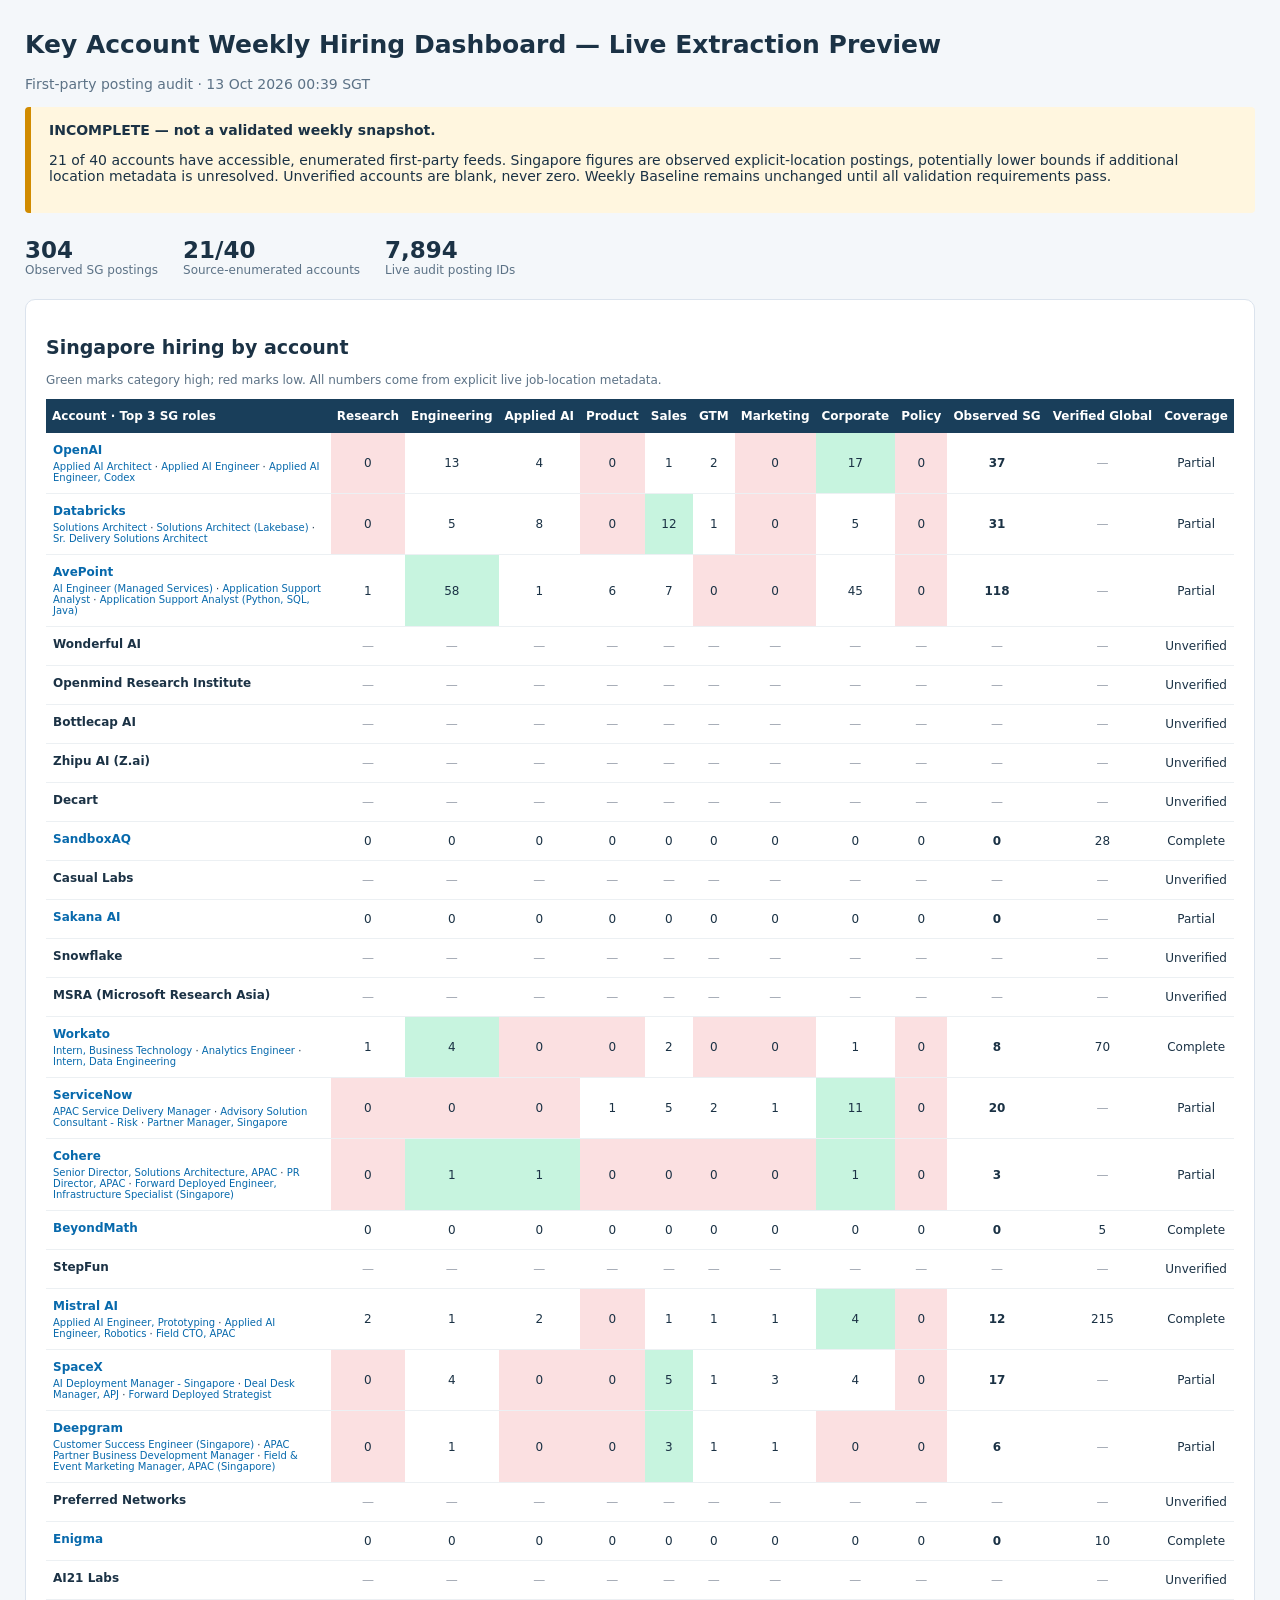
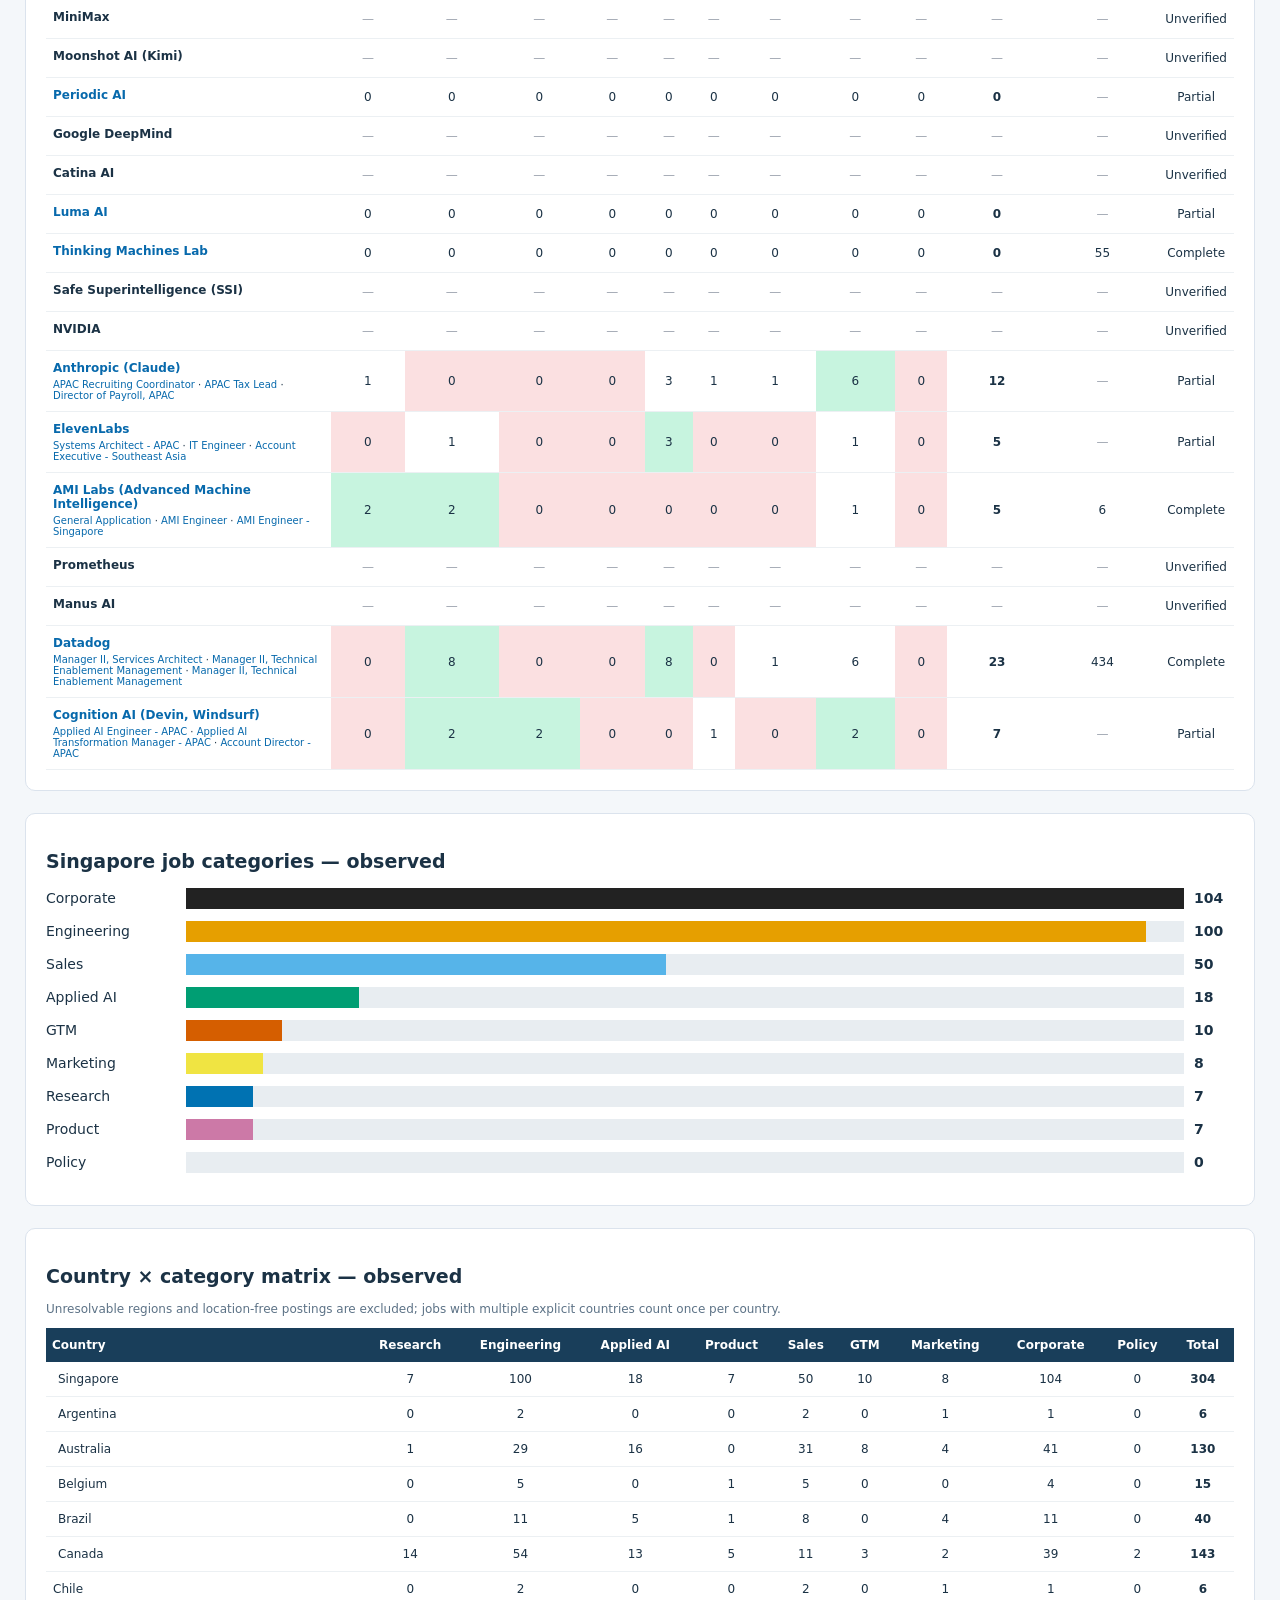
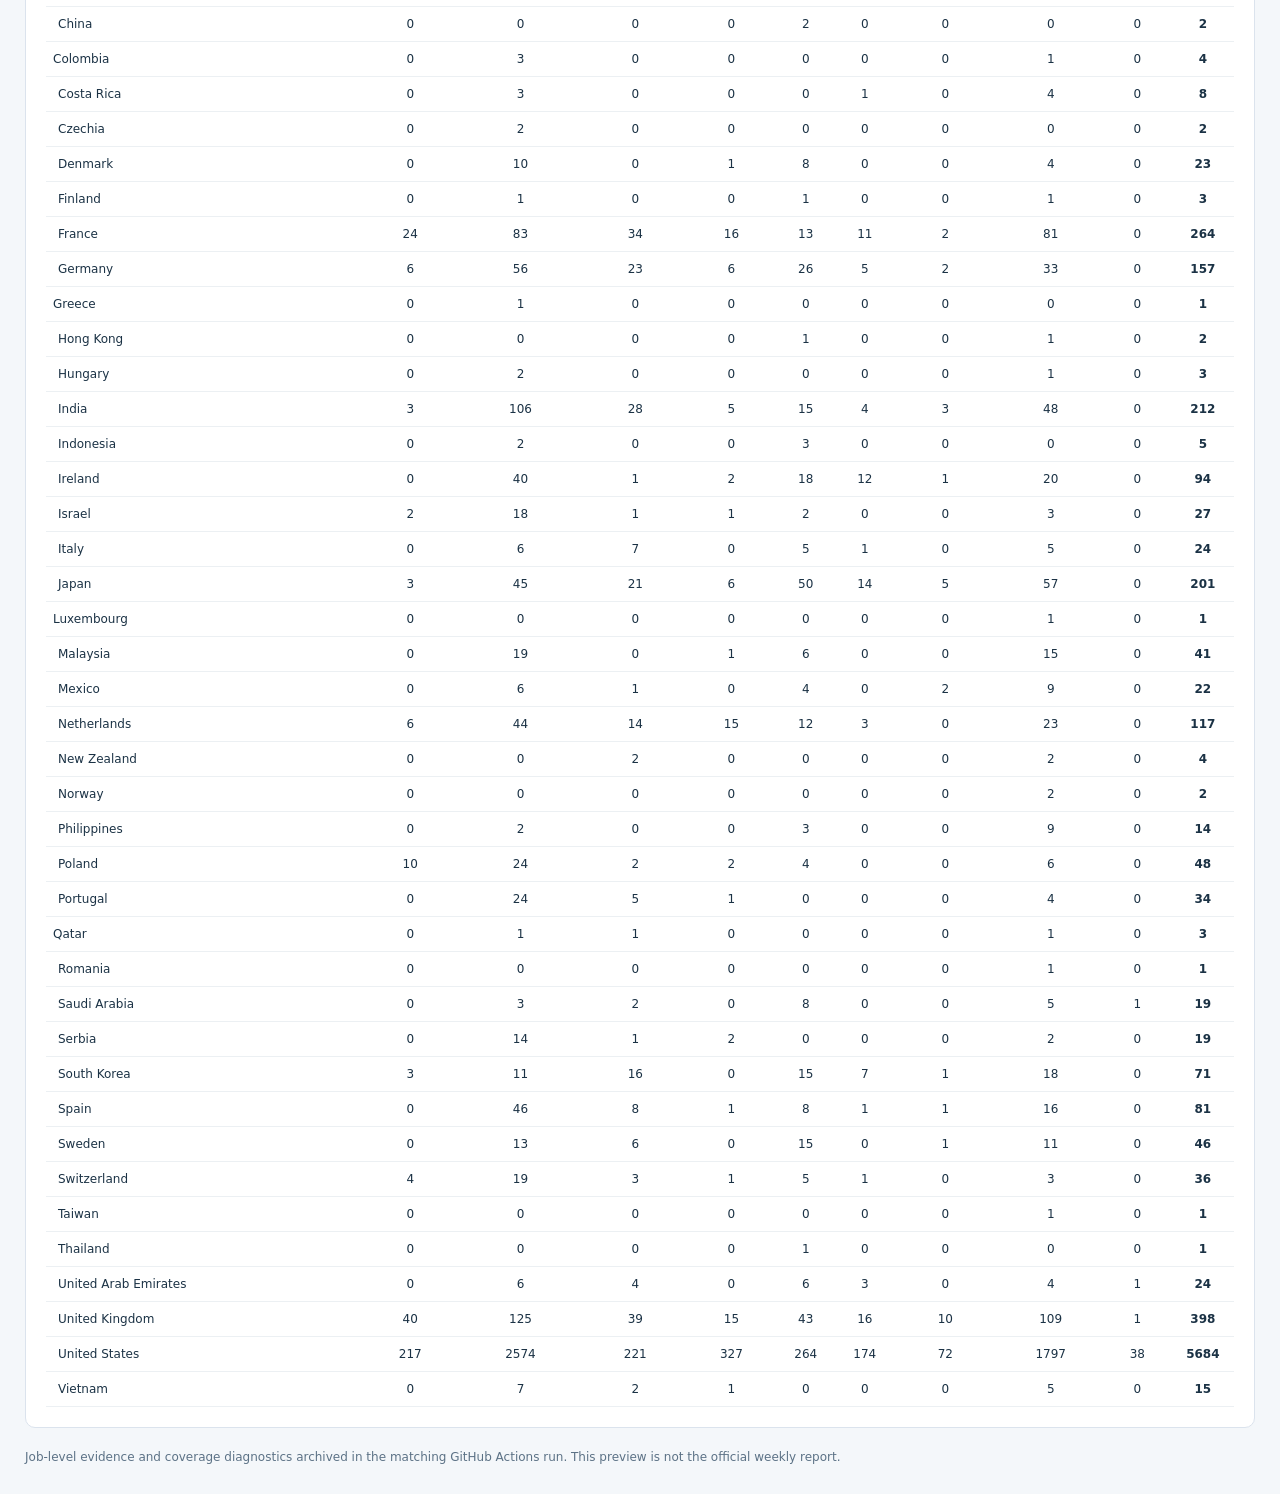
==== commit 3302e928: "Refresh incomplete hiring extraction preview" ====
--- a/weekly-hiring-preview/index.html
+++ b/weekly-hiring-preview/index.html
@@ -1 +1 @@
-<!DOCTYPE html><html lang="en"><head><meta charset="UTF-8"><meta name="viewport" content="width=device-width,initial-scale=1"><title>Weekly Hiring — Incomplete Live Preview</title><style>*{box-sizing:border-box}body{font:14px system-ui,Arial,sans-serif;background:#f4f7fa;color:#1b3245;margin:0}main{max-width:1600px;margin:30px auto;padding:0 25px}h1{font-size:25px}h2{font-size:19px}.banner{background:#fff6df;border-left:6px solid #d18b00;padding:15px 18px;margin:15px 0 24px;border-radius:4px}.card{background:#fff;border-radius:10px;padding:20px;margin:22px 0;border:1px solid #dbe3ed}.muted{color:#5c7286}a{color:#0769ac;text-decoration:none}a:hover{text-decoration:underline}.wrap{overflow:auto}table{min-width:1050px;width:100%;border-collapse:collapse;font-size:12px}th{background:#193e5a;color:#fff;padding:10px 6px;text-align:center;white-space:nowrap}th:first-child{text-align:left}td{padding:10px 7px;border-bottom:1px solid #ecf0f3;text-align:center}td.name{text-align:left;min-width:240px}.roles{font-size:10px;margin-top:4px}.high{background:#c7f4df}.low{background:#fbe0e1}.missing{color:#9ca3af}.bar{display:grid;grid-template-columns:130px 1fr 40px;align-items:center;gap:10px;margin:12px 0}.track{background:#e8edf1;height:21px}.flag{width:20px;vertical-align:middle;margin-right:5px}.meta{display:flex;gap:25px;flex-wrap:wrap}.stat{font-size:23px;font-weight:700}.small{font-size:12px}</style></head><body><main><h1>Key Account Weekly Hiring Dashboard — Live Extraction Preview</h1><div class="muted">First-party posting audit · 13 Oct 2026 00:38 SGT</div><div class="banner"><strong>INCOMPLETE — not a validated weekly snapshot.</strong><p>21 of 40 accounts have accessible, enumerated first-party feeds. Singapore figures are observed explicit-location postings, potentially lower bounds if additional location metadata is unresolved. Unverified accounts are blank, never zero. Weekly Baseline remains unchanged until all validation requirements pass.</p></div><div class="meta"><div><div class="stat">304</div><div class="small muted">Observed SG postings</div></div><div><div class="stat">21/40</div><div class="small muted">Source-enumerated accounts</div></div><div><div class="stat">7,894</div><div class="small muted">Live audit posting IDs</div></div></div><section class="card"><h2>Singapore hiring by account</h2><p class="small muted">Green marks category high; red marks low. All numbers come from explicit live job-location metadata.</p><div class="wrap"><table><thead><tr><th>Account · Top 3 SG roles</th><th>Research</th><th>Engineering</th><th>Applied AI</th><th>Product</th><th>Sales</th><th>GTM</th><th>Marketing</th><th>Corporate</th><th>Policy</th><th>Observed SG</th><th>Verified Global</th><th>Coverage</th></tr></thead><tbody><tr><td class="name"><b><a href="https://jobs.ashbyhq.com/openai" target="_blank" rel="noopener noreferrer">OpenAI</a></b><div class="roles"><a href="https://jobs.ashbyhq.com/openai/b8fbe6d1-6363-4366-8484-de32cf4d1410" target="_blank" rel="noopener noreferrer">Applied AI Architect</a> · <a href="https://jobs.ashbyhq.com/openai/8acfba11-707e-4d8e-a860-88643fae24ba" target="_blank" rel="noopener noreferrer">Applied AI Engineer</a> · <a href="https://jobs.ashbyhq.com/openai/02ec1893-17df-420c-8d19-48eca8edd884" target="_blank" rel="noopener noreferrer">Applied AI Engineer, Codex</a></div></td><td class="low">0</td><td class="">13</td><td class="">4</td><td class="low">0</td><td class="">1</td><td class="">2</td><td class="low">0</td><td class="high">17</td><td class="low">0</td><td><b>37</b></td><td class="missing">—</td><td>Partial</td></tr><tr><td class="name"><b><a href="https://boards.greenhouse.io/databricks" target="_blank" rel="noopener noreferrer">Databricks</a></b><div class="roles"><a href="https://databricks.com/company/careers/open-positions/job?gh_jid=8783421002" target="_blank" rel="noopener noreferrer">Solutions Architect</a> · <a href="https://databricks.com/company/careers/open-positions/job?gh_jid=8567985002" target="_blank" rel="noopener noreferrer">Solutions Architect (Lakebase)</a> · <a href="https://databricks.com/company/careers/open-positions/job?gh_jid=8849858002" target="_blank" rel="noopener noreferrer">Sr. Delivery Solutions Architect</a></div></td><td class="low">0</td><td class="">5</td><td class="">8</td><td class="low">0</td><td class="high">12</td><td class="">1</td><td class="low">0</td><td class="">5</td><td class="low">0</td><td><b>31</b></td><td class="missing">—</td><td>Partial</td></tr><tr><td class="name"><b><a href="https://boards.greenhouse.io/avepoint" target="_blank" rel="noopener noreferrer">AvePoint</a></b><div class="roles"><a href="https://www.avepoint.com/careers/job-detail?gh_jid=8029829" target="_blank" rel="noopener noreferrer">AI Engineer (Managed Services)</a> · <a href="https://www.avepoint.com/careers/job-detail?gh_jid=7765557" target="_blank" rel="noopener noreferrer">Application Support Analyst</a> · <a href="https://www.avepoint.com/careers/job-detail?gh_jid=7809999" target="_blank" rel="noopener noreferrer">Application Support Analyst (Python, SQL, Java)</a></div></td><td class="">1</td><td class="high">58</td><td class="">1</td><td class="">6</td><td class="">7</td><td class="low">0</td><td class="low">0</td><td class="">45</td><td class="low">0</td><td><b>118</b></td><td class="missing">—</td><td>Partial</td></tr><tr><td class="name"><b>Wonderful AI</b><div class="roles"></div></td><td class="missing">—</td><td class="missing">—</td><td class="missing">—</td><td class="missing">—</td><td class="missing">—</td><td class="missing">—</td><td class="missing">—</td><td class="missing">—</td><td class="missing">—</td><td class="missing">—</td><td class="missing">—</td><td>Unverified</td></tr><tr><td class="name"><b>Openmind Research Institute</b><div class="roles"></div></td><td class="missing">—</td><td class="missing">—</td><td class="missing">—</td><td class="missing">—</td><td class="missing">—</td><td class="missing">—</td><td class="missing">—</td><td class="missing">—</td><td class="missing">—</td><td class="missing">—</td><td class="missing">—</td><td>Unverified</td></tr><tr><td class="name"><b>Bottlecap AI</b><div class="roles"></div></td><td class="missing">—</td><td class="missing">—</td><td class="missing">—</td><td class="missing">—</td><td class="missing">—</td><td class="missing">—</td><td class="missing">—</td><td class="missing">—</td><td class="missing">—</td><td class="missing">—</td><td class="missing">—</td><td>Unverified</td></tr><tr><td class="name"><b>Zhipu AI (Z.ai)</b><div class="roles"></div></td><td class="missing">—</td><td class="missing">—</td><td class="missing">—</td><td class="missing">—</td><td class="missing">—</td><td class="missing">—</td><td class="missing">—</td><td class="missing">—</td><td class="missing">—</td><td class="missing">—</td><td class="missing">—</td><td>Unverified</td></tr><tr><td class="name"><b>Decart</b><div class="roles"></div></td><td class="missing">—</td><td class="missing">—</td><td class="missing">—</td><td class="missing">—</td><td class="missing">—</td><td class="missing">—</td><td class="missing">—</td><td class="missing">—</td><td class="missing">—</td><td class="missing">—</td><td class="missing">—</td><td>Unverified</td></tr><tr><td class="name"><b><a href="https://jobs.ashbyhq.com/sandboxaq" target="_blank" rel="noopener noreferrer">SandboxAQ</a></b><div class="roles"></div></td><td class="">0</td><td class="">0</td><td class="">0</td><td class="">0</td><td class="">0</td><td class="">0</td><td class="">0</td><td class="">0</td><td class="">0</td><td><b>0</b></td><td>28</td><td>Complete</td></tr><tr><td class="name"><b>Casual Labs</b><div class="roles"></div></td><td class="missing">—</td><td class="missing">—</td><td class="missing">—</td><td class="missing">—</td><td class="missing">—</td><td class="missing">—</td><td class="missing">—</td><td class="missing">—</td><td class="missing">—</td><td class="missing">—</td><td class="missing">—</td><td>Unverified</td></tr><tr><td class="name"><b><a href="https://sakana.ai/careers/" target="_blank" rel="noopener noreferrer">Sakana AI</a></b><div class="roles"></div></td><td class="">0</td><td class="">0</td><td class="">0</td><td class="">0</td><td class="">0</td><td class="">0</td><td class="">0</td><td class="">0</td><td class="">0</td><td><b>0</b></td><td class="missing">—</td><td>Partial</td></tr><tr><td class="name"><b>Snowflake</b><div class="roles"></div></td><td class="missing">—</td><td class="missing">—</td><td class="missing">—</td><td class="missing">—</td><td class="missing">—</td><td class="missing">—</td><td class="missing">—</td><td class="missing">—</td><td class="missing">—</td><td class="missing">—</td><td class="missing">—</td><td>Unverified</td></tr><tr><td class="name"><b>MSRA (Microsoft Research Asia)</b><div class="roles"></div></td><td class="missing">—</td><td class="missing">—</td><td class="missing">—</td><td class="missing">—</td><td class="missing">—</td><td class="missing">—</td><td class="missing">—</td><td class="missing">—</td><td class="missing">—</td><td class="missing">—</td><td class="missing">—</td><td>Unverified</td></tr><tr><td class="name"><b><a href="https://boards.greenhouse.io/workato" target="_blank" rel="noopener noreferrer">Workato</a></b><div class="roles"><a href="https://www.workato.com/careers?gh_jid=8644024002#open-roles" target="_blank" rel="noopener noreferrer">Intern, Business Technology</a> · <a href="https://www.workato.com/careers?gh_jid=8870119002#open-roles" target="_blank" rel="noopener noreferrer">Analytics Engineer</a> · <a href="https://www.workato.com/careers?gh_jid=8731177002#open-roles" target="_blank" rel="noopener noreferrer">Intern, Data Engineering</a></div></td><td class="">1</td><td class="high">4</td><td class="low">0</td><td class="low">0</td><td class="">2</td><td class="low">0</td><td class="low">0</td><td class="">1</td><td class="low">0</td><td><b>8</b></td><td>70</td><td>Complete</td></tr><tr><td class="name"><b><a href="https://careers.smartrecruiters.com/ServiceNow" target="_blank" rel="noopener noreferrer">ServiceNow</a></b><div class="roles"><a href="https://api.smartrecruiters.com/v1/companies/ServiceNow/postings/744000153870781" target="_blank" rel="noopener noreferrer">APAC Service Delivery Manager</a> · <a href="https://api.smartrecruiters.com/v1/companies/ServiceNow/postings/744000154948875" target="_blank" rel="noopener noreferrer">Advisory Solution Consultant - Risk</a> · <a href="https://api.smartrecruiters.com/v1/companies/ServiceNow/postings/744000144601789" target="_blank" rel="noopener noreferrer">Partner Manager, Singapore </a></div></td><td class="low">0</td><td class="low">0</td><td class="low">0</td><td class="">1</td><td class="">5</td><td class="">2</td><td class="">1</td><td class="high">11</td><td class="low">0</td><td><b>20</b></td><td class="missing">—</td><td>Partial</td></tr><tr><td class="name"><b><a href="https://jobs.ashbyhq.com/cohere" target="_blank" rel="noopener noreferrer">Cohere</a></b><div class="roles"><a href="https://jobs.ashbyhq.com/cohere/14a286d9-e415-4198-8d3b-8e0a7882a5b6" target="_blank" rel="noopener noreferrer">Senior Director, Solutions Architecture, APAC</a> · <a href="https://jobs.ashbyhq.com/cohere/fee0951d-8f8a-41ad-a7d5-4b0083bbe777" target="_blank" rel="noopener noreferrer">PR Director, APAC</a> · <a href="https://jobs.ashbyhq.com/cohere/e88931c0-d3fa-4e81-accc-45db823ea616" target="_blank" rel="noopener noreferrer">Forward Deployed Engineer, Infrastructure Specialist (Singapore)</a></div></td><td class="low">0</td><td class="high">1</td><td class="high">1</td><td class="low">0</td><td class="low">0</td><td class="low">0</td><td class="low">0</td><td class="high">1</td><td class="low">0</td><td><b>3</b></td><td class="missing">—</td><td>Partial</td></tr><tr><td class="name"><b><a href="https://jobs.ashbyhq.com/beyondmath" target="_blank" rel="noopener noreferrer">BeyondMath</a></b><div class="roles"></div></td><td class="">0</td><td class="">0</td><td class="">0</td><td class="">0</td><td class="">0</td><td class="">0</td><td class="">0</td><td class="">0</td><td class="">0</td><td><b>0</b></td><td>5</td><td>Complete</td></tr><tr><td class="name"><b>StepFun</b><div class="roles"></div></td><td class="missing">—</td><td class="missing">—</td><td class="missing">—</td><td class="missing">—</td><td class="missing">—</td><td class="missing">—</td><td class="missing">—</td><td class="missing">—</td><td class="missing">—</td><td class="missing">—</td><td class="missing">—</td><td>Unverified</td></tr><tr><td class="name"><b><a href="https://jobs.ashbyhq.com/mistral.ai" target="_blank" rel="noopener noreferrer">Mistral AI</a></b><div class="roles"><a href="https://jobs.ashbyhq.com/mistral.ai/52e1cc10-dfe0-4361-81c1-227f70f61e20" target="_blank" rel="noopener noreferrer">Applied AI Engineer, Prototyping</a> · <a href="https://jobs.ashbyhq.com/mistral.ai/d5b3861e-d8ff-4b8f-b0a1-3b8582a1c7b4" target="_blank" rel="noopener noreferrer">Applied AI Engineer, Robotics</a> · <a href="https://jobs.ashbyhq.com/mistral.ai/4c78b767-a3bb-454c-914e-4d5c4d38a0ec" target="_blank" rel="noopener noreferrer">Field CTO, APAC</a></div></td><td class="">2</td><td class="">1</td><td class="">2</td><td class="low">0</td><td class="">1</td><td class="">1</td><td class="">1</td><td class="high">4</td><td class="low">0</td><td><b>12</b></td><td>215</td><td>Complete</td></tr><tr><td class="name"><b><a href="https://boards.greenhouse.io/spacex" target="_blank" rel="noopener noreferrer">SpaceX</a></b><div class="roles"><a href="https://jobs.ashbyhq.com/cursor/e3ccb495-a8a3-4ff0-a27b-262188abb9df" target="_blank" rel="noopener noreferrer">AI Deployment Manager - Singapore</a> · <a href="https://jobs.ashbyhq.com/cursor/64606b00-0273-4f74-966b-19f3ea01c469" target="_blank" rel="noopener noreferrer">Deal Desk Manager, APJ</a> · <a href="https://jobs.ashbyhq.com/cursor/f2cf204b-f469-4997-9508-f218c5869706" target="_blank" rel="noopener noreferrer">Forward Deployed Strategist</a></div></td><td class="low">0</td><td class="">4</td><td class="low">0</td><td class="low">0</td><td class="high">5</td><td class="">1</td><td class="">3</td><td class="">4</td><td class="low">0</td><td><b>17</b></td><td class="missing">—</td><td>Partial</td></tr><tr><td class="name"><b><a href="https://jobs.ashbyhq.com/deepgram" target="_blank" rel="noopener noreferrer">Deepgram</a></b><div class="roles"><a href="https://jobs.ashbyhq.com/deepgram/4cc235e0-f195-4f44-84f3-c30e07c4a388" target="_blank" rel="noopener noreferrer">Customer Success Engineer (Singapore)</a> · <a href="https://jobs.ashbyhq.com/deepgram/aafbab17-4caa-4b87-811c-21acfc566cf4" target="_blank" rel="noopener noreferrer">APAC Partner Business Development Manager</a> · <a href="https://jobs.ashbyhq.com/deepgram/6c2a6918-b04c-4407-b87c-46090c114bb0" target="_blank" rel="noopener noreferrer">Field &amp; Event Marketing Manager, APAC (Singapore)</a></div></td><td class="low">0</td><td class="">1</td><td class="low">0</td><td class="low">0</td><td class="high">3</td><td class="">1</td><td class="">1</td><td class="low">0</td><td class="low">0</td><td><b>6</b></td><td class="missing">—</td><td>Partial</td></tr><tr><td class="name"><b>Preferred Networks</b><div class="roles"></div></td><td class="missing">—</td><td class="missing">—</td><td class="missing">—</td><td class="missing">—</td><td class="missing">—</td><td class="missing">—</td><td class="missing">—</td><td class="missing">—</td><td class="missing">—</td><td class="missing">—</td><td class="missing">—</td><td>Unverified</td></tr><tr><td class="name"><b><a href="https://boards.greenhouse.io/enigmaio" target="_blank" rel="noopener noreferrer">Enigma</a></b><div class="roles"></div></td><td class="">0</td><td class="">0</td><td class="">0</td><td class="">0</td><td class="">0</td><td class="">0</td><td class="">0</td><td class="">0</td><td class="">0</td><td><b>0</b></td><td>10</td><td>Complete</td></tr><tr><td class="name"><b>AI21 Labs</b><div class="roles"></div></td><td class="missing">—</td><td class="missing">—</td><td class="missing">—</td><td class="missing">—</td><td class="missing">—</td><td class="missing">—</td><td class="missing">—</td><td class="missing">—</td><td class="missing">—</td><td class="missing">—</td><td class="missing">—</td><td>Unverified</td></tr><tr><td class="name"><b>MiniMax</b><div class="roles"></div></td><td class="missing">—</td><td class="missing">—</td><td class="missing">—</td><td class="missing">—</td><td class="missing">—</td><td class="missing">—</td><td class="missing">—</td><td class="missing">—</td><td class="missing">—</td><td class="missing">—</td><td class="missing">—</td><td>Unverified</td></tr><tr><td class="name"><b>Moonshot AI (Kimi)</b><div class="roles"></div></td><td class="missing">—</td><td class="missing">—</td><td class="missing">—</td><td class="missing">—</td><td class="missing">—</td><td class="missing">—</td><td class="missing">—</td><td class="missing">—</td><td class="missing">—</td><td class="missing">—</td><td class="missing">—</td><td>Unverified</td></tr><tr><td class="name"><b><a href="https://jobs.ashbyhq.com/periodic-labs" target="_blank" rel="noopener noreferrer">Periodic AI</a></b><div class="roles"></div></td><td class="">0</td><td class="">0</td><td class="">0</td><td class="">0</td><td class="">0</td><td class="">0</td><td class="">0</td><td class="">0</td><td class="">0</td><td><b>0</b></td><td class="missing">—</td><td>Partial</td></tr><tr><td class="name"><b>Google DeepMind</b><div class="roles"></div></td><td class="missing">—</td><td class="missing">—</td><td class="missing">—</td><td class="missing">—</td><td class="missing">—</td><td class="missing">—</td><td class="missing">—</td><td class="missing">—</td><td class="missing">—</td><td class="missing">—</td><td class="missing">—</td><td>Unverified</td></tr><tr><td class="name"><b>Catina AI</b><div class="roles"></div></td><td class="missing">—</td><td class="missing">—</td><td class="missing">—</td><td class="missing">—</td><td class="missing">—</td><td class="missing">—</td><td class="missing">—</td><td class="missing">—</td><td class="missing">—</td><td class="missing">—</td><td class="missing">—</td><td>Unverified</td></tr><tr><td class="name"><b><a href="https://jobs.ashbyhq.com/lumaai" target="_blank" rel="noopener noreferrer">Luma AI</a></b><div class="roles"></div></td><td class="">0</td><td class="">0</td><td class="">0</td><td class="">0</td><td class="">0</td><td class="">0</td><td class="">0</td><td class="">0</td><td class="">0</td><td><b>0</b></td><td class="missing">—</td><td>Partial</td></tr><tr><td class="name"><b><a href="https://jobs.ashbyhq.com/thinkingmachines" target="_blank" rel="noopener noreferrer">Thinking Machines Lab</a></b><div class="roles"></div></td><td class="">0</td><td class="">0</td><td class="">0</td><td class="">0</td><td class="">0</td><td class="">0</td><td class="">0</td><td class="">0</td><td class="">0</td><td><b>0</b></td><td>55</td><td>Complete</td></tr><tr><td class="name"><b>Safe Superintelligence (SSI)</b><div class="roles"></div></td><td class="missing">—</td><td class="missing">—</td><td class="missing">—</td><td class="missing">—</td><td class="missing">—</td><td class="missing">—</td><td class="missing">—</td><td class="missing">—</td><td class="missing">—</td><td class="missing">—</td><td class="missing">—</td><td>Unverified</td></tr><tr><td class="name"><b>NVIDIA</b><div class="roles"></div></td><td class="missing">—</td><td class="missing">—</td><td class="missing">—</td><td class="missing">—</td><td class="missing">—</td><td class="missing">—</td><td class="missing">—</td><td class="missing">—</td><td class="missing">—</td><td class="missing">—</td><td class="missing">—</td><td>Unverified</td></tr><tr><td class="name"><b><a href="https://boards.greenhouse.io/anthropic" target="_blank" rel="noopener noreferrer">Anthropic (Claude)</a></b><div class="roles"><a href="https://job-boards.greenhouse.io/anthropic/jobs/5427309008" target="_blank" rel="noopener noreferrer">APAC Recruiting Coordinator</a> · <a href="https://job-boards.greenhouse.io/anthropic/jobs/5358148008" target="_blank" rel="noopener noreferrer">APAC Tax Lead</a> · <a href="https://job-boards.greenhouse.io/anthropic/jobs/5357955008" target="_blank" rel="noopener noreferrer">Director of Payroll, APAC</a></div></td><td class="">1</td><td class="low">0</td><td class="low">0</td><td class="low">0</td><td class="">3</td><td class="">1</td><td class="">1</td><td class="high">6</td><td class="low">0</td><td><b>12</b></td><td class="missing">—</td><td>Partial</td></tr><tr><td class="name"><b><a href="https://jobs.ashbyhq.com/elevenlabs" target="_blank" rel="noopener noreferrer">ElevenLabs</a></b><div class="roles"><a href="https://jobs.ashbyhq.com/elevenlabs/90cc8a34-1707-4aef-b509-94f94389d149" target="_blank" rel="noopener noreferrer">Systems Architect - APAC </a> · <a href="https://jobs.ashbyhq.com/elevenlabs/51858d8d-38ac-450b-a069-797509f465ef" target="_blank" rel="noopener noreferrer">IT Engineer</a> · <a href="https://jobs.ashbyhq.com/elevenlabs/f0d1e869-4874-45af-9bc3-81479d88565b" target="_blank" rel="noopener noreferrer">Account Executive  - Southeast Asia </a></div></td><td class="low">0</td><td class="">1</td><td class="low">0</td><td class="low">0</td><td class="high">3</td><td class="low">0</td><td class="low">0</td><td class="">1</td><td class="low">0</td><td><b>5</b></td><td class="missing">—</td><td>Partial</td></tr><tr><td class="name"><b><a href="https://jobs.ashbyhq.com/ami" target="_blank" rel="noopener noreferrer">AMI Labs (Advanced Machine Intelligence)</a></b><div class="roles"><a href="https://jobs.ashbyhq.com/ami/34d3053f-381f-4350-9c9b-172e5d6a6b70" target="_blank" rel="noopener noreferrer">General Application</a> · <a href="https://jobs.ashbyhq.com/ami/df8b17c5-97e6-49e7-abb9-c21a39e4162a" target="_blank" rel="noopener noreferrer">AMI Engineer</a> · <a href="https://jobs.ashbyhq.com/ami/9f59ac61-f20b-4d33-9343-9603f693523f" target="_blank" rel="noopener noreferrer">AMI Engineer - Singapore</a></div></td><td class="high">2</td><td class="high">2</td><td class="low">0</td><td class="low">0</td><td class="low">0</td><td class="low">0</td><td class="low">0</td><td class="">1</td><td class="low">0</td><td><b>5</b></td><td>6</td><td>Complete</td></tr><tr><td class="name"><b>Prometheus</b><div class="roles"></div></td><td class="missing">—</td><td class="missing">—</td><td class="missing">—</td><td class="missing">—</td><td class="missing">—</td><td class="missing">—</td><td class="missing">—</td><td class="missing">—</td><td class="missing">—</td><td class="missing">—</td><td class="missing">—</td><td>Unverified</td></tr><tr><td class="name"><b>Manus AI</b><div class="roles"></div></td><td class="missing">—</td><td class="missing">—</td><td class="missing">—</td><td class="missing">—</td><td class="missing">—</td><td class="missing">—</td><td class="missing">—</td><td class="missing">—</td><td class="missing">—</td><td class="missing">—</td><td class="missing">—</td><td>Unverified</td></tr><tr><td class="name"><b><a href="https://boards.greenhouse.io/datadog" target="_blank" rel="noopener noreferrer">Datadog</a></b><div class="roles"><a href="https://careers.datadoghq.com/detail/7939294/?gh_jid=7939294" target="_blank" rel="noopener noreferrer">Manager II, Services Architect</a> · <a href="https://careers.datadoghq.com/detail/8233540/?gh_jid=8233540" target="_blank" rel="noopener noreferrer">Manager II, Technical Enablement Management</a> · <a href="https://careers.datadoghq.com/detail/8226522/?gh_jid=8226522" target="_blank" rel="noopener noreferrer">Manager II, Technical Enablement Management</a></div></td><td class="low">0</td><td class="high">8</td><td class="low">0</td><td class="low">0</td><td class="high">8</td><td class="low">0</td><td class="">1</td><td class="">6</td><td class="low">0</td><td><b>23</b></td><td>434</td><td>Complete</td></tr><tr><td class="name"><b><a href="https://jobs.ashbyhq.com/cognition" target="_blank" rel="noopener noreferrer">Cognition AI (Devin, Windsurf)</a></b><div class="roles"><a href="https://jobs.ashbyhq.com/cognition/12250aa8-c371-440c-8189-04872fd43eeb" target="_blank" rel="noopener noreferrer">Applied AI Engineer - APAC</a> · <a href="https://jobs.ashbyhq.com/cognition/be59ef70-1b34-4af5-a831-da964a6d3869" target="_blank" rel="noopener noreferrer">Applied AI Transformation Manager - APAC</a> · <a href="https://jobs.ashbyhq.com/cognition/99ac30db-26d9-4cae-8b50-5a509dfb10a9" target="_blank" rel="noopener noreferrer">Account Director - APAC</a></div></td><td class="low">0</td><td class="high">2</td><td class="high">2</td><td class="low">0</td><td class="low">0</td><td class="">1</td><td class="low">0</td><td class="high">2</td><td class="low">0</td><td><b>7</b></td><td class="missing">—</td><td>Partial</td></tr></tbody></table></div></section><section class="card"><h2>Singapore job categories — observed</h2><div class="bar"><span>Corporate</span><div class="track"><div style="height:100%;width:100.0%;background:#222222"></div></div><b>104</b></div><div class="bar"><span>Engineering</span><div class="track"><div style="height:100%;width:96.2%;background:#E69F00"></div></div><b>100</b></div><div class="bar"><span>Sales</span><div class="track"><div style="height:100%;width:48.1%;background:#56B4E9"></div></div><b>50</b></div><div class="bar"><span>Applied AI</span><div class="track"><div style="height:100%;width:17.3%;background:#009E73"></div></div><b>18</b></div><div class="bar"><span>GTM</span><div class="track"><div style="height:100%;width:9.6%;background:#D55E00"></div></div><b>10</b></div><div class="bar"><span>Marketing</span><div class="track"><div style="height:100%;width:7.7%;background:#F0E442"></div></div><b>8</b></div><div class="bar"><span>Research</span><div class="track"><div style="height:100%;width:6.7%;background:#0072B2"></div></div><b>7</b></div><div class="bar"><span>Product</span><div class="track"><div style="height:100%;width:6.7%;background:#CC79A7"></div></div><b>7</b></div><div class="bar"><span>Policy</span><div class="track"><div style="height:100%;width:0.0%;background:#5D7088"></div></div><b>0</b></div></section><section class="card"><h2>Country × category matrix — observed</h2><p class="small muted">Unresolvable regions and location-free postings are excluded; jobs with multiple explicit countries count once per country.</p><div class="wrap"><table><thead><tr><th>Country</th><th>Research</th><th>Engineering</th><th>Applied AI</th><th>Product</th><th>Sales</th><th>GTM</th><th>Marketing</th><th>Corporate</th><th>Policy</th><th>Total</th></tr></thead><tbody><tr><td class="name"><img loading="lazy" class="flag" alt="" src="https://flagcdn.com/w20/sg.png">Singapore</td><td>7</td><td>100</td><td>18</td><td>7</td><td>50</td><td>10</td><td>8</td><td>104</td><td>0</td><td><b>304</b></td></tr><tr><td class="name"><img loading="lazy" class="flag" alt="" src="https://flagcdn.com/w20/ar.png">Argentina</td><td>0</td><td>2</td><td>0</td><td>0</td><td>2</td><td>0</td><td>1</td><td>1</td><td>0</td><td><b>6</b></td></tr><tr><td class="name"><img loading="lazy" class="flag" alt="" src="https://flagcdn.com/w20/au.png">Australia</td><td>1</td><td>29</td><td>16</td><td>0</td><td>31</td><td>8</td><td>4</td><td>41</td><td>0</td><td><b>130</b></td></tr><tr><td class="name"><img loading="lazy" class="flag" alt="" src="https://flagcdn.com/w20/be.png">Belgium</td><td>0</td><td>5</td><td>0</td><td>1</td><td>5</td><td>0</td><td>0</td><td>4</td><td>0</td><td><b>15</b></td></tr><tr><td class="name"><img loading="lazy" class="flag" alt="" src="https://flagcdn.com/w20/br.png">Brazil</td><td>0</td><td>11</td><td>5</td><td>1</td><td>8</td><td>0</td><td>4</td><td>11</td><td>0</td><td><b>40</b></td></tr><tr><td class="name"><img loading="lazy" class="flag" alt="" src="https://flagcdn.com/w20/ca.png">Canada</td><td>14</td><td>54</td><td>13</td><td>5</td><td>11</td><td>3</td><td>2</td><td>39</td><td>2</td><td><b>143</b></td></tr><tr><td class="name">Chile</td><td>0</td><td>2</td><td>0</td><td>0</td><td>2</td><td>0</td><td>1</td><td>1</td><td>0</td><td><b>6</b></td></tr><tr><td class="name"><img loading="lazy" class="flag" alt="" src="https://flagcdn.com/w20/cn.png">China</td><td>0</td><td>0</td><td>0</td><td>0</td><td>2</td><td>0</td><td>0</td><td>0</td><td>0</td><td><b>2</b></td></tr><tr><td class="name">Colombia</td><td>0</td><td>3</td><td>0</td><td>0</td><td>0</td><td>0</td><td>0</td><td>1</td><td>0</td><td><b>4</b></td></tr><tr><td class="name"><img loading="lazy" class="flag" alt="" src="https://flagcdn.com/w20/cr.png">Costa Rica</td><td>0</td><td>3</td><td>0</td><td>0</td><td>0</td><td>1</td><td>0</td><td>4</td><td>0</td><td><b>8</b></td></tr><tr><td class="name"><img loading="lazy" class="flag" alt="" src="https://flagcdn.com/w20/cz.png">Czechia</td><td>0</td><td>2</td><td>0</td><td>0</td><td>0</td><td>0</td><td>0</td><td>0</td><td>0</td><td><b>2</b></td></tr><tr><td class="name"><img loading="lazy" class="flag" alt="" src="https://flagcdn.com/w20/dk.png">Denmark</td><td>0</td><td>10</td><td>0</td><td>1</td><td>8</td><td>0</td><td>0</td><td>4</td><td>0</td><td><b>23</b></td></tr><tr><td class="name"><img loading="lazy" class="flag" alt="" src="https://flagcdn.com/w20/fi.png">Finland</td><td>0</td><td>1</td><td>0</td><td>0</td><td>1</td><td>0</td><td>0</td><td>1</td><td>0</td><td><b>3</b></td></tr><tr><td class="name"><img loading="lazy" class="flag" alt="" src="https://flagcdn.com/w20/fr.png">France</td><td>24</td><td>83</td><td>34</td><td>16</td><td>13</td><td>11</td><td>2</td><td>81</td><td>0</td><td><b>264</b></td></tr><tr><td class="name"><img loading="lazy" class="flag" alt="" src="https://flagcdn.com/w20/de.png">Germany</td><td>6</td><td>56</td><td>23</td><td>6</td><td>26</td><td>5</td><td>2</td><td>33</td><td>0</td><td><b>157</b></td></tr><tr><td class="name">Greece</td><td>0</td><td>1</td><td>0</td><td>0</td><td>0</td><td>0</td><td>0</td><td>0</td><td>0</td><td><b>1</b></td></tr><tr><td class="name"><img loading="lazy" class="flag" alt="" src="https://flagcdn.com/w20/hk.png">Hong Kong</td><td>0</td><td>0</td><td>0</td><td>0</td><td>1</td><td>0</td><td>0</td><td>1</td><td>0</td><td><b>2</b></td></tr><tr><td class="name"><img loading="lazy" class="flag" alt="" src="https://flagcdn.com/w20/hu.png">Hungary</td><td>0</td><td>2</td><td>0</td><td>0</td><td>0</td><td>0</td><td>0</td><td>1</td><td>0</td><td><b>3</b></td></tr><tr><td class="name"><img loading="lazy" class="flag" alt="" src="https://flagcdn.com/w20/in.png">India</td><td>3</td><td>106</td><td>28</td><td>5</td><td>15</td><td>4</td><td>3</td><td>48</td><td>0</td><td><b>212</b></td></tr><tr><td class="name"><img loading="lazy" class="flag" alt="" src="https://flagcdn.com/w20/id.png">Indonesia</td><td>0</td><td>2</td><td>0</td><td>0</td><td>3</td><td>0</td><td>0</td><td>0</td><td>0</td><td><b>5</b></td></tr><tr><td class="name"><img loading="lazy" class="flag" alt="" src="https://flagcdn.com/w20/ie.png">Ireland</td><td>0</td><td>40</td><td>1</td><td>2</td><td>18</td><td>12</td><td>1</td><td>20</td><td>0</td><td><b>94</b></td></tr><tr><td class="name"><img loading="lazy" class="flag" alt="" src="https://flagcdn.com/w20/il.png">Israel</td><td>2</td><td>18</td><td>1</td><td>1</td><td>2</td><td>0</td><td>0</td><td>3</td><td>0</td><td><b>27</b></td></tr><tr><td class="name"><img loading="lazy" class="flag" alt="" src="https://flagcdn.com/w20/it.png">Italy</td><td>0</td><td>6</td><td>7</td><td>0</td><td>5</td><td>1</td><td>0</td><td>5</td><td>0</td><td><b>24</b></td></tr><tr><td class="name"><img loading="lazy" class="flag" alt="" src="https://flagcdn.com/w20/jp.png">Japan</td><td>3</td><td>45</td><td>21</td><td>6</td><td>50</td><td>14</td><td>5</td><td>57</td><td>0</td><td><b>201</b></td></tr><tr><td class="name">Luxembourg</td><td>0</td><td>0</td><td>0</td><td>0</td><td>0</td><td>0</td><td>0</td><td>1</td><td>0</td><td><b>1</b></td></tr><tr><td class="name"><img loading="lazy" class="flag" alt="" src="https://flagcdn.com/w20/my.png">Malaysia</td><td>0</td><td>19</td><td>0</td><td>1</td><td>6</td><td>0</td><td>0</td><td>15</td><td>0</td><td><b>41</b></td></tr><tr><td class="name"><img loading="lazy" class="flag" alt="" src="https://flagcdn.com/w20/mx.png">Mexico</td><td>0</td><td>6</td><td>1</td><td>0</td><td>4</td><td>0</td><td>2</td><td>9</td><td>0</td><td><b>22</b></td></tr><tr><td class="name"><img loading="lazy" class="flag" alt="" src="https://flagcdn.com/w20/nl.png">Netherlands</td><td>6</td><td>44</td><td>14</td><td>15</td><td>12</td><td>3</td><td>0</td><td>23</td><td>0</td><td><b>117</b></td></tr><tr><td class="name"><img loading="lazy" class="flag" alt="" src="https://flagcdn.com/w20/nz.png">New Zealand</td><td>0</td><td>0</td><td>2</td><td>0</td><td>0</td><td>0</td><td>0</td><td>2</td><td>0</td><td><b>4</b></td></tr><tr><td class="name"><img loading="lazy" class="flag" alt="" src="https://flagcdn.com/w20/no.png">Norway</td><td>0</td><td>0</td><td>0</td><td>0</td><td>0</td><td>0</td><td>0</td><td>2</td><td>0</td><td><b>2</b></td></tr><tr><td class="name"><img loading="lazy" class="flag" alt="" src="https://flagcdn.com/w20/ph.png">Philippines</td><td>0</td><td>2</td><td>0</td><td>0</td><td>3</td><td>0</td><td>0</td><td>9</td><td>0</td><td><b>14</b></td></tr><tr><td class="name"><img loading="lazy" class="flag" alt="" src="https://flagcdn.com/w20/pl.png">Poland</td><td>10</td><td>24</td><td>2</td><td>2</td><td>4</td><td>0</td><td>0</td><td>6</td><td>0</td><td><b>48</b></td></tr><tr><td class="name"><img loading="lazy" class="flag" alt="" src="https://flagcdn.com/w20/pt.png">Portugal</td><td>0</td><td>24</td><td>5</td><td>1</td><td>0</td><td>0</td><td>0</td><td>4</td><td>0</td><td><b>34</b></td></tr><tr><td class="name">Qatar</td><td>0</td><td>1</td><td>1</td><td>0</td><td>0</td><td>0</td><td>0</td><td>1</td><td>0</td><td><b>3</b></td></tr><tr><td class="name"><img loading="lazy" class="flag" alt="" src="https://flagcdn.com/w20/ro.png">Romania</td><td>0</td><td>0</td><td>0</td><td>0</td><td>0</td><td>0</td><td>0</td><td>1</td><td>0</td><td><b>1</b></td></tr><tr><td class="name"><img loading="lazy" class="flag" alt="" src="https://flagcdn.com/w20/sa.png">Saudi Arabia</td><td>0</td><td>3</td><td>2</td><td>0</td><td>8</td><td>0</td><td>0</td><td>5</td><td>1</td><td><b>19</b></td></tr><tr><td class="name"><img loading="lazy" class="flag" alt="" src="https://flagcdn.com/w20/rs.png">Serbia</td><td>0</td><td>14</td><td>1</td><td>2</td><td>0</td><td>0</td><td>0</td><td>2</td><td>0</td><td><b>19</b></td></tr><tr><td class="name"><img loading="lazy" class="flag" alt="" src="https://flagcdn.com/w20/kr.png">South Korea</td><td>3</td><td>11</td><td>16</td><td>0</td><td>15</td><td>7</td><td>1</td><td>18</td><td>0</td><td><b>71</b></td></tr><tr><td class="name"><img loading="lazy" class="flag" alt="" src="https://flagcdn.com/w20/es.png">Spain</td><td>0</td><td>46</td><td>8</td><td>1</td><td>8</td><td>1</td><td>1</td><td>16</td><td>0</td><td><b>81</b></td></tr><tr><td class="name"><img loading="lazy" class="flag" alt="" src="https://flagcdn.com/w20/se.png">Sweden</td><td>0</td><td>13</td><td>6</td><td>0</td><td>15</td><td>0</td><td>1</td><td>11</td><td>0</td><td><b>46</b></td></tr><tr><td class="name"><img loading="lazy" class="flag" alt="" src="https://flagcdn.com/w20/ch.png">Switzerland</td><td>4</td><td>19</td><td>3</td><td>1</td><td>5</td><td>1</td><td>0</td><td>3</td><td>0</td><td><b>36</b></td></tr><tr><td class="name"><img loading="lazy" class="flag" alt="" src="https://flagcdn.com/w20/tw.png">Taiwan</td><td>0</td><td>0</td><td>0</td><td>0</td><td>0</td><td>0</td><td>0</td><td>1</td><td>0</td><td><b>1</b></td></tr><tr><td class="name"><img loading="lazy" class="flag" alt="" src="https://flagcdn.com/w20/th.png">Thailand</td><td>0</td><td>0</td><td>0</td><td>0</td><td>1</td><td>0</td><td>0</td><td>0</td><td>0</td><td><b>1</b></td></tr><tr><td class="name"><img loading="lazy" class="flag" alt="" src="https://flagcdn.com/w20/ae.png">United Arab Emirates</td><td>0</td><td>6</td><td>4</td><td>0</td><td>6</td><td>3</td><td>0</td><td>4</td><td>1</td><td><b>24</b></td></tr><tr><td class="name"><img loading="lazy" class="flag" alt="" src="https://flagcdn.com/w20/gb.png">United Kingdom</td><td>40</td><td>125</td><td>39</td><td>15</td><td>43</td><td>16</td><td>10</td><td>109</td><td>1</td><td><b>398</b></td></tr><tr><td class="name"><img loading="lazy" class="flag" alt="" src="https://flagcdn.com/w20/us.png">United States</td><td>217</td><td>2574</td><td>221</td><td>327</td><td>264</td><td>174</td><td>72</td><td>1797</td><td>38</td><td><b>5684</b></td></tr><tr><td class="name"><img loading="lazy" class="flag" alt="" src="https://flagcdn.com/w20/vn.png">Vietnam</td><td>0</td><td>7</td><td>2</td><td>1</td><td>0</td><td>0</td><td>0</td><td>5</td><td>0</td><td><b>15</b></td></tr></tbody></table></div></section><p class="muted small">Job-level evidence and coverage diagnostics archived in the matching GitHub Actions run. This preview is not the official weekly report.</p></main></body></html>+<!DOCTYPE html><html lang="en"><head><meta charset="UTF-8"><meta name="viewport" content="width=device-width,initial-scale=1"><title>Weekly Hiring — Incomplete Live Preview</title><style>*{box-sizing:border-box}body{font:14px system-ui,Arial,sans-serif;background:#f4f7fa;color:#1b3245;margin:0}main{max-width:1600px;margin:30px auto;padding:0 25px}h1{font-size:25px}h2{font-size:19px}.banner{background:#fff6df;border-left:6px solid #d18b00;padding:15px 18px;margin:15px 0 24px;border-radius:4px}.card{background:#fff;border-radius:10px;padding:20px;margin:22px 0;border:1px solid #dbe3ed}.muted{color:#5c7286}a{color:#0769ac;text-decoration:none}a:hover{text-decoration:underline}.wrap{overflow:auto}table{min-width:1050px;width:100%;border-collapse:collapse;font-size:12px}th{background:#193e5a;color:#fff;padding:10px 6px;text-align:center;white-space:nowrap}th:first-child{text-align:left}td{padding:10px 7px;border-bottom:1px solid #ecf0f3;text-align:center}td.name{text-align:left;min-width:240px}.roles{font-size:10px;margin-top:4px}.high{background:#c7f4df}.low{background:#fbe0e1}.missing{color:#9ca3af}.bar{display:grid;grid-template-columns:130px 1fr 40px;align-items:center;gap:10px;margin:12px 0}.track{background:#e8edf1;height:21px}.flag{width:20px;vertical-align:middle;margin-right:5px}.meta{display:flex;gap:25px;flex-wrap:wrap}.stat{font-size:23px;font-weight:700}.small{font-size:12px}</style></head><body><main><h1>Key Account Weekly Hiring Dashboard — Live Extraction Preview</h1><div class="muted">First-party posting audit · 13 Oct 2026 00:39 SGT</div><div class="banner"><strong>INCOMPLETE — not a validated weekly snapshot.</strong><p>21 of 40 accounts have accessible, enumerated first-party feeds. Singapore figures are observed explicit-location postings, potentially lower bounds if additional location metadata is unresolved. Unverified accounts are blank, never zero. Weekly Baseline remains unchanged until all validation requirements pass.</p></div><div class="meta"><div><div class="stat">304</div><div class="small muted">Observed SG postings</div></div><div><div class="stat">21/40</div><div class="small muted">Source-enumerated accounts</div></div><div><div class="stat">7,894</div><div class="small muted">Live audit posting IDs</div></div></div><section class="card"><h2>Singapore hiring by account</h2><p class="small muted">Green marks category high; red marks low. All numbers come from explicit live job-location metadata.</p><div class="wrap"><table><thead><tr><th>Account · Top 3 SG roles</th><th>Research</th><th>Engineering</th><th>Applied AI</th><th>Product</th><th>Sales</th><th>GTM</th><th>Marketing</th><th>Corporate</th><th>Policy</th><th>Observed SG</th><th>Verified Global</th><th>Coverage</th></tr></thead><tbody><tr><td class="name"><b><a href="https://jobs.ashbyhq.com/openai" target="_blank" rel="noopener noreferrer">OpenAI</a></b><div class="roles"><a href="https://jobs.ashbyhq.com/openai/b8fbe6d1-6363-4366-8484-de32cf4d1410" target="_blank" rel="noopener noreferrer">Applied AI Architect</a> · <a href="https://jobs.ashbyhq.com/openai/8acfba11-707e-4d8e-a860-88643fae24ba" target="_blank" rel="noopener noreferrer">Applied AI Engineer</a> · <a href="https://jobs.ashbyhq.com/openai/02ec1893-17df-420c-8d19-48eca8edd884" target="_blank" rel="noopener noreferrer">Applied AI Engineer, Codex</a></div></td><td class="low">0</td><td class="">13</td><td class="">4</td><td class="low">0</td><td class="">1</td><td class="">2</td><td class="low">0</td><td class="high">17</td><td class="low">0</td><td><b>37</b></td><td class="missing">—</td><td>Partial</td></tr><tr><td class="name"><b><a href="https://boards.greenhouse.io/databricks" target="_blank" rel="noopener noreferrer">Databricks</a></b><div class="roles"><a href="https://databricks.com/company/careers/open-positions/job?gh_jid=8783421002" target="_blank" rel="noopener noreferrer">Solutions Architect</a> · <a href="https://databricks.com/company/careers/open-positions/job?gh_jid=8567985002" target="_blank" rel="noopener noreferrer">Solutions Architect (Lakebase)</a> · <a href="https://databricks.com/company/careers/open-positions/job?gh_jid=8849858002" target="_blank" rel="noopener noreferrer">Sr. Delivery Solutions Architect</a></div></td><td class="low">0</td><td class="">5</td><td class="">8</td><td class="low">0</td><td class="high">12</td><td class="">1</td><td class="low">0</td><td class="">5</td><td class="low">0</td><td><b>31</b></td><td class="missing">—</td><td>Partial</td></tr><tr><td class="name"><b><a href="https://boards.greenhouse.io/avepoint" target="_blank" rel="noopener noreferrer">AvePoint</a></b><div class="roles"><a href="https://www.avepoint.com/careers/job-detail?gh_jid=8029829" target="_blank" rel="noopener noreferrer">AI Engineer (Managed Services)</a> · <a href="https://www.avepoint.com/careers/job-detail?gh_jid=7765557" target="_blank" rel="noopener noreferrer">Application Support Analyst</a> · <a href="https://www.avepoint.com/careers/job-detail?gh_jid=7809999" target="_blank" rel="noopener noreferrer">Application Support Analyst (Python, SQL, Java)</a></div></td><td class="">1</td><td class="high">58</td><td class="">1</td><td class="">6</td><td class="">7</td><td class="low">0</td><td class="low">0</td><td class="">45</td><td class="low">0</td><td><b>118</b></td><td class="missing">—</td><td>Partial</td></tr><tr><td class="name"><b>Wonderful AI</b><div class="roles"></div></td><td class="missing">—</td><td class="missing">—</td><td class="missing">—</td><td class="missing">—</td><td class="missing">—</td><td class="missing">—</td><td class="missing">—</td><td class="missing">—</td><td class="missing">—</td><td class="missing">—</td><td class="missing">—</td><td>Unverified</td></tr><tr><td class="name"><b>Openmind Research Institute</b><div class="roles"></div></td><td class="missing">—</td><td class="missing">—</td><td class="missing">—</td><td class="missing">—</td><td class="missing">—</td><td class="missing">—</td><td class="missing">—</td><td class="missing">—</td><td class="missing">—</td><td class="missing">—</td><td class="missing">—</td><td>Unverified</td></tr><tr><td class="name"><b>Bottlecap AI</b><div class="roles"></div></td><td class="missing">—</td><td class="missing">—</td><td class="missing">—</td><td class="missing">—</td><td class="missing">—</td><td class="missing">—</td><td class="missing">—</td><td class="missing">—</td><td class="missing">—</td><td class="missing">—</td><td class="missing">—</td><td>Unverified</td></tr><tr><td class="name"><b>Zhipu AI (Z.ai)</b><div class="roles"></div></td><td class="missing">—</td><td class="missing">—</td><td class="missing">—</td><td class="missing">—</td><td class="missing">—</td><td class="missing">—</td><td class="missing">—</td><td class="missing">—</td><td class="missing">—</td><td class="missing">—</td><td class="missing">—</td><td>Unverified</td></tr><tr><td class="name"><b>Decart</b><div class="roles"></div></td><td class="missing">—</td><td class="missing">—</td><td class="missing">—</td><td class="missing">—</td><td class="missing">—</td><td class="missing">—</td><td class="missing">—</td><td class="missing">—</td><td class="missing">—</td><td class="missing">—</td><td class="missing">—</td><td>Unverified</td></tr><tr><td class="name"><b><a href="https://jobs.ashbyhq.com/sandboxaq" target="_blank" rel="noopener noreferrer">SandboxAQ</a></b><div class="roles"></div></td><td class="">0</td><td class="">0</td><td class="">0</td><td class="">0</td><td class="">0</td><td class="">0</td><td class="">0</td><td class="">0</td><td class="">0</td><td><b>0</b></td><td>28</td><td>Complete</td></tr><tr><td class="name"><b>Casual Labs</b><div class="roles"></div></td><td class="missing">—</td><td class="missing">—</td><td class="missing">—</td><td class="missing">—</td><td class="missing">—</td><td class="missing">—</td><td class="missing">—</td><td class="missing">—</td><td class="missing">—</td><td class="missing">—</td><td class="missing">—</td><td>Unverified</td></tr><tr><td class="name"><b><a href="https://sakana.ai/careers/" target="_blank" rel="noopener noreferrer">Sakana AI</a></b><div class="roles"></div></td><td class="">0</td><td class="">0</td><td class="">0</td><td class="">0</td><td class="">0</td><td class="">0</td><td class="">0</td><td class="">0</td><td class="">0</td><td><b>0</b></td><td class="missing">—</td><td>Partial</td></tr><tr><td class="name"><b>Snowflake</b><div class="roles"></div></td><td class="missing">—</td><td class="missing">—</td><td class="missing">—</td><td class="missing">—</td><td class="missing">—</td><td class="missing">—</td><td class="missing">—</td><td class="missing">—</td><td class="missing">—</td><td class="missing">—</td><td class="missing">—</td><td>Unverified</td></tr><tr><td class="name"><b>MSRA (Microsoft Research Asia)</b><div class="roles"></div></td><td class="missing">—</td><td class="missing">—</td><td class="missing">—</td><td class="missing">—</td><td class="missing">—</td><td class="missing">—</td><td class="missing">—</td><td class="missing">—</td><td class="missing">—</td><td class="missing">—</td><td class="missing">—</td><td>Unverified</td></tr><tr><td class="name"><b><a href="https://boards.greenhouse.io/workato" target="_blank" rel="noopener noreferrer">Workato</a></b><div class="roles"><a href="https://www.workato.com/careers?gh_jid=8644024002#open-roles" target="_blank" rel="noopener noreferrer">Intern, Business Technology</a> · <a href="https://www.workato.com/careers?gh_jid=8870119002#open-roles" target="_blank" rel="noopener noreferrer">Analytics Engineer</a> · <a href="https://www.workato.com/careers?gh_jid=8731177002#open-roles" target="_blank" rel="noopener noreferrer">Intern, Data Engineering</a></div></td><td class="">1</td><td class="high">4</td><td class="low">0</td><td class="low">0</td><td class="">2</td><td class="low">0</td><td class="low">0</td><td class="">1</td><td class="low">0</td><td><b>8</b></td><td>70</td><td>Complete</td></tr><tr><td class="name"><b><a href="https://careers.smartrecruiters.com/ServiceNow" target="_blank" rel="noopener noreferrer">ServiceNow</a></b><div class="roles"><a href="https://api.smartrecruiters.com/v1/companies/ServiceNow/postings/744000153870781" target="_blank" rel="noopener noreferrer">APAC Service Delivery Manager</a> · <a href="https://api.smartrecruiters.com/v1/companies/ServiceNow/postings/744000154948875" target="_blank" rel="noopener noreferrer">Advisory Solution Consultant - Risk</a> · <a href="https://api.smartrecruiters.com/v1/companies/ServiceNow/postings/744000144601789" target="_blank" rel="noopener noreferrer">Partner Manager, Singapore </a></div></td><td class="low">0</td><td class="low">0</td><td class="low">0</td><td class="">1</td><td class="">5</td><td class="">2</td><td class="">1</td><td class="high">11</td><td class="low">0</td><td><b>20</b></td><td class="missing">—</td><td>Partial</td></tr><tr><td class="name"><b><a href="https://jobs.ashbyhq.com/cohere" target="_blank" rel="noopener noreferrer">Cohere</a></b><div class="roles"><a href="https://jobs.ashbyhq.com/cohere/14a286d9-e415-4198-8d3b-8e0a7882a5b6" target="_blank" rel="noopener noreferrer">Senior Director, Solutions Architecture, APAC</a> · <a href="https://jobs.ashbyhq.com/cohere/fee0951d-8f8a-41ad-a7d5-4b0083bbe777" target="_blank" rel="noopener noreferrer">PR Director, APAC</a> · <a href="https://jobs.ashbyhq.com/cohere/e88931c0-d3fa-4e81-accc-45db823ea616" target="_blank" rel="noopener noreferrer">Forward Deployed Engineer, Infrastructure Specialist (Singapore)</a></div></td><td class="low">0</td><td class="high">1</td><td class="high">1</td><td class="low">0</td><td class="low">0</td><td class="low">0</td><td class="low">0</td><td class="high">1</td><td class="low">0</td><td><b>3</b></td><td class="missing">—</td><td>Partial</td></tr><tr><td class="name"><b><a href="https://jobs.ashbyhq.com/beyondmath" target="_blank" rel="noopener noreferrer">BeyondMath</a></b><div class="roles"></div></td><td class="">0</td><td class="">0</td><td class="">0</td><td class="">0</td><td class="">0</td><td class="">0</td><td class="">0</td><td class="">0</td><td class="">0</td><td><b>0</b></td><td>5</td><td>Complete</td></tr><tr><td class="name"><b>StepFun</b><div class="roles"></div></td><td class="missing">—</td><td class="missing">—</td><td class="missing">—</td><td class="missing">—</td><td class="missing">—</td><td class="missing">—</td><td class="missing">—</td><td class="missing">—</td><td class="missing">—</td><td class="missing">—</td><td class="missing">—</td><td>Unverified</td></tr><tr><td class="name"><b><a href="https://jobs.ashbyhq.com/mistral.ai" target="_blank" rel="noopener noreferrer">Mistral AI</a></b><div class="roles"><a href="https://jobs.ashbyhq.com/mistral.ai/52e1cc10-dfe0-4361-81c1-227f70f61e20" target="_blank" rel="noopener noreferrer">Applied AI Engineer, Prototyping</a> · <a href="https://jobs.ashbyhq.com/mistral.ai/d5b3861e-d8ff-4b8f-b0a1-3b8582a1c7b4" target="_blank" rel="noopener noreferrer">Applied AI Engineer, Robotics</a> · <a href="https://jobs.ashbyhq.com/mistral.ai/4c78b767-a3bb-454c-914e-4d5c4d38a0ec" target="_blank" rel="noopener noreferrer">Field CTO, APAC</a></div></td><td class="">2</td><td class="">1</td><td class="">2</td><td class="low">0</td><td class="">1</td><td class="">1</td><td class="">1</td><td class="high">4</td><td class="low">0</td><td><b>12</b></td><td>215</td><td>Complete</td></tr><tr><td class="name"><b><a href="https://boards.greenhouse.io/spacex" target="_blank" rel="noopener noreferrer">SpaceX</a></b><div class="roles"><a href="https://jobs.ashbyhq.com/cursor/e3ccb495-a8a3-4ff0-a27b-262188abb9df" target="_blank" rel="noopener noreferrer">AI Deployment Manager - Singapore</a> · <a href="https://jobs.ashbyhq.com/cursor/64606b00-0273-4f74-966b-19f3ea01c469" target="_blank" rel="noopener noreferrer">Deal Desk Manager, APJ</a> · <a href="https://jobs.ashbyhq.com/cursor/f2cf204b-f469-4997-9508-f218c5869706" target="_blank" rel="noopener noreferrer">Forward Deployed Strategist</a></div></td><td class="low">0</td><td class="">4</td><td class="low">0</td><td class="low">0</td><td class="high">5</td><td class="">1</td><td class="">3</td><td class="">4</td><td class="low">0</td><td><b>17</b></td><td class="missing">—</td><td>Partial</td></tr><tr><td class="name"><b><a href="https://jobs.ashbyhq.com/deepgram" target="_blank" rel="noopener noreferrer">Deepgram</a></b><div class="roles"><a href="https://jobs.ashbyhq.com/deepgram/4cc235e0-f195-4f44-84f3-c30e07c4a388" target="_blank" rel="noopener noreferrer">Customer Success Engineer (Singapore)</a> · <a href="https://jobs.ashbyhq.com/deepgram/aafbab17-4caa-4b87-811c-21acfc566cf4" target="_blank" rel="noopener noreferrer">APAC Partner Business Development Manager</a> · <a href="https://jobs.ashbyhq.com/deepgram/6c2a6918-b04c-4407-b87c-46090c114bb0" target="_blank" rel="noopener noreferrer">Field &amp; Event Marketing Manager, APAC (Singapore)</a></div></td><td class="low">0</td><td class="">1</td><td class="low">0</td><td class="low">0</td><td class="high">3</td><td class="">1</td><td class="">1</td><td class="low">0</td><td class="low">0</td><td><b>6</b></td><td class="missing">—</td><td>Partial</td></tr><tr><td class="name"><b>Preferred Networks</b><div class="roles"></div></td><td class="missing">—</td><td class="missing">—</td><td class="missing">—</td><td class="missing">—</td><td class="missing">—</td><td class="missing">—</td><td class="missing">—</td><td class="missing">—</td><td class="missing">—</td><td class="missing">—</td><td class="missing">—</td><td>Unverified</td></tr><tr><td class="name"><b><a href="https://boards.greenhouse.io/enigmaio" target="_blank" rel="noopener noreferrer">Enigma</a></b><div class="roles"></div></td><td class="">0</td><td class="">0</td><td class="">0</td><td class="">0</td><td class="">0</td><td class="">0</td><td class="">0</td><td class="">0</td><td class="">0</td><td><b>0</b></td><td>10</td><td>Complete</td></tr><tr><td class="name"><b>AI21 Labs</b><div class="roles"></div></td><td class="missing">—</td><td class="missing">—</td><td class="missing">—</td><td class="missing">—</td><td class="missing">—</td><td class="missing">—</td><td class="missing">—</td><td class="missing">—</td><td class="missing">—</td><td class="missing">—</td><td class="missing">—</td><td>Unverified</td></tr><tr><td class="name"><b>MiniMax</b><div class="roles"></div></td><td class="missing">—</td><td class="missing">—</td><td class="missing">—</td><td class="missing">—</td><td class="missing">—</td><td class="missing">—</td><td class="missing">—</td><td class="missing">—</td><td class="missing">—</td><td class="missing">—</td><td class="missing">—</td><td>Unverified</td></tr><tr><td class="name"><b>Moonshot AI (Kimi)</b><div class="roles"></div></td><td class="missing">—</td><td class="missing">—</td><td class="missing">—</td><td class="missing">—</td><td class="missing">—</td><td class="missing">—</td><td class="missing">—</td><td class="missing">—</td><td class="missing">—</td><td class="missing">—</td><td class="missing">—</td><td>Unverified</td></tr><tr><td class="name"><b><a href="https://jobs.ashbyhq.com/periodic-labs" target="_blank" rel="noopener noreferrer">Periodic AI</a></b><div class="roles"></div></td><td class="">0</td><td class="">0</td><td class="">0</td><td class="">0</td><td class="">0</td><td class="">0</td><td class="">0</td><td class="">0</td><td class="">0</td><td><b>0</b></td><td class="missing">—</td><td>Partial</td></tr><tr><td class="name"><b>Google DeepMind</b><div class="roles"></div></td><td class="missing">—</td><td class="missing">—</td><td class="missing">—</td><td class="missing">—</td><td class="missing">—</td><td class="missing">—</td><td class="missing">—</td><td class="missing">—</td><td class="missing">—</td><td class="missing">—</td><td class="missing">—</td><td>Unverified</td></tr><tr><td class="name"><b>Catina AI</b><div class="roles"></div></td><td class="missing">—</td><td class="missing">—</td><td class="missing">—</td><td class="missing">—</td><td class="missing">—</td><td class="missing">—</td><td class="missing">—</td><td class="missing">—</td><td class="missing">—</td><td class="missing">—</td><td class="missing">—</td><td>Unverified</td></tr><tr><td class="name"><b><a href="https://jobs.ashbyhq.com/lumaai" target="_blank" rel="noopener noreferrer">Luma AI</a></b><div class="roles"></div></td><td class="">0</td><td class="">0</td><td class="">0</td><td class="">0</td><td class="">0</td><td class="">0</td><td class="">0</td><td class="">0</td><td class="">0</td><td><b>0</b></td><td class="missing">—</td><td>Partial</td></tr><tr><td class="name"><b><a href="https://jobs.ashbyhq.com/thinkingmachines" target="_blank" rel="noopener noreferrer">Thinking Machines Lab</a></b><div class="roles"></div></td><td class="">0</td><td class="">0</td><td class="">0</td><td class="">0</td><td class="">0</td><td class="">0</td><td class="">0</td><td class="">0</td><td class="">0</td><td><b>0</b></td><td>55</td><td>Complete</td></tr><tr><td class="name"><b>Safe Superintelligence (SSI)</b><div class="roles"></div></td><td class="missing">—</td><td class="missing">—</td><td class="missing">—</td><td class="missing">—</td><td class="missing">—</td><td class="missing">—</td><td class="missing">—</td><td class="missing">—</td><td class="missing">—</td><td class="missing">—</td><td class="missing">—</td><td>Unverified</td></tr><tr><td class="name"><b>NVIDIA</b><div class="roles"></div></td><td class="missing">—</td><td class="missing">—</td><td class="missing">—</td><td class="missing">—</td><td class="missing">—</td><td class="missing">—</td><td class="missing">—</td><td class="missing">—</td><td class="missing">—</td><td class="missing">—</td><td class="missing">—</td><td>Unverified</td></tr><tr><td class="name"><b><a href="https://boards.greenhouse.io/anthropic" target="_blank" rel="noopener noreferrer">Anthropic (Claude)</a></b><div class="roles"><a href="https://job-boards.greenhouse.io/anthropic/jobs/5427309008" target="_blank" rel="noopener noreferrer">APAC Recruiting Coordinator</a> · <a href="https://job-boards.greenhouse.io/anthropic/jobs/5358148008" target="_blank" rel="noopener noreferrer">APAC Tax Lead</a> · <a href="https://job-boards.greenhouse.io/anthropic/jobs/5357955008" target="_blank" rel="noopener noreferrer">Director of Payroll, APAC</a></div></td><td class="">1</td><td class="low">0</td><td class="low">0</td><td class="low">0</td><td class="">3</td><td class="">1</td><td class="">1</td><td class="high">6</td><td class="low">0</td><td><b>12</b></td><td class="missing">—</td><td>Partial</td></tr><tr><td class="name"><b><a href="https://jobs.ashbyhq.com/elevenlabs" target="_blank" rel="noopener noreferrer">ElevenLabs</a></b><div class="roles"><a href="https://jobs.ashbyhq.com/elevenlabs/90cc8a34-1707-4aef-b509-94f94389d149" target="_blank" rel="noopener noreferrer">Systems Architect - APAC </a> · <a href="https://jobs.ashbyhq.com/elevenlabs/51858d8d-38ac-450b-a069-797509f465ef" target="_blank" rel="noopener noreferrer">IT Engineer</a> · <a href="https://jobs.ashbyhq.com/elevenlabs/f0d1e869-4874-45af-9bc3-81479d88565b" target="_blank" rel="noopener noreferrer">Account Executive  - Southeast Asia </a></div></td><td class="low">0</td><td class="">1</td><td class="low">0</td><td class="low">0</td><td class="high">3</td><td class="low">0</td><td class="low">0</td><td class="">1</td><td class="low">0</td><td><b>5</b></td><td class="missing">—</td><td>Partial</td></tr><tr><td class="name"><b><a href="https://jobs.ashbyhq.com/ami" target="_blank" rel="noopener noreferrer">AMI Labs (Advanced Machine Intelligence)</a></b><div class="roles"><a href="https://jobs.ashbyhq.com/ami/34d3053f-381f-4350-9c9b-172e5d6a6b70" target="_blank" rel="noopener noreferrer">General Application</a> · <a href="https://jobs.ashbyhq.com/ami/df8b17c5-97e6-49e7-abb9-c21a39e4162a" target="_blank" rel="noopener noreferrer">AMI Engineer</a> · <a href="https://jobs.ashbyhq.com/ami/9f59ac61-f20b-4d33-9343-9603f693523f" target="_blank" rel="noopener noreferrer">AMI Engineer - Singapore</a></div></td><td class="high">2</td><td class="high">2</td><td class="low">0</td><td class="low">0</td><td class="low">0</td><td class="low">0</td><td class="low">0</td><td class="">1</td><td class="low">0</td><td><b>5</b></td><td>6</td><td>Complete</td></tr><tr><td class="name"><b>Prometheus</b><div class="roles"></div></td><td class="missing">—</td><td class="missing">—</td><td class="missing">—</td><td class="missing">—</td><td class="missing">—</td><td class="missing">—</td><td class="missing">—</td><td class="missing">—</td><td class="missing">—</td><td class="missing">—</td><td class="missing">—</td><td>Unverified</td></tr><tr><td class="name"><b>Manus AI</b><div class="roles"></div></td><td class="missing">—</td><td class="missing">—</td><td class="missing">—</td><td class="missing">—</td><td class="missing">—</td><td class="missing">—</td><td class="missing">—</td><td class="missing">—</td><td class="missing">—</td><td class="missing">—</td><td class="missing">—</td><td>Unverified</td></tr><tr><td class="name"><b><a href="https://boards.greenhouse.io/datadog" target="_blank" rel="noopener noreferrer">Datadog</a></b><div class="roles"><a href="https://careers.datadoghq.com/detail/7939294/?gh_jid=7939294" target="_blank" rel="noopener noreferrer">Manager II, Services Architect</a> · <a href="https://careers.datadoghq.com/detail/8233540/?gh_jid=8233540" target="_blank" rel="noopener noreferrer">Manager II, Technical Enablement Management</a> · <a href="https://careers.datadoghq.com/detail/8226522/?gh_jid=8226522" target="_blank" rel="noopener noreferrer">Manager II, Technical Enablement Management</a></div></td><td class="low">0</td><td class="high">8</td><td class="low">0</td><td class="low">0</td><td class="high">8</td><td class="low">0</td><td class="">1</td><td class="">6</td><td class="low">0</td><td><b>23</b></td><td>434</td><td>Complete</td></tr><tr><td class="name"><b><a href="https://jobs.ashbyhq.com/cognition" target="_blank" rel="noopener noreferrer">Cognition AI (Devin, Windsurf)</a></b><div class="roles"><a href="https://jobs.ashbyhq.com/cognition/12250aa8-c371-440c-8189-04872fd43eeb" target="_blank" rel="noopener noreferrer">Applied AI Engineer - APAC</a> · <a href="https://jobs.ashbyhq.com/cognition/be59ef70-1b34-4af5-a831-da964a6d3869" target="_blank" rel="noopener noreferrer">Applied AI Transformation Manager - APAC</a> · <a href="https://jobs.ashbyhq.com/cognition/99ac30db-26d9-4cae-8b50-5a509dfb10a9" target="_blank" rel="noopener noreferrer">Account Director - APAC</a></div></td><td class="low">0</td><td class="high">2</td><td class="high">2</td><td class="low">0</td><td class="low">0</td><td class="">1</td><td class="low">0</td><td class="high">2</td><td class="low">0</td><td><b>7</b></td><td class="missing">—</td><td>Partial</td></tr></tbody></table></div></section><section class="card"><h2>Singapore job categories — observed</h2><div class="bar"><span>Corporate</span><div class="track"><div style="height:100%;width:100.0%;background:#222222"></div></div><b>104</b></div><div class="bar"><span>Engineering</span><div class="track"><div style="height:100%;width:96.2%;background:#E69F00"></div></div><b>100</b></div><div class="bar"><span>Sales</span><div class="track"><div style="height:100%;width:48.1%;background:#56B4E9"></div></div><b>50</b></div><div class="bar"><span>Applied AI</span><div class="track"><div style="height:100%;width:17.3%;background:#009E73"></div></div><b>18</b></div><div class="bar"><span>GTM</span><div class="track"><div style="height:100%;width:9.6%;background:#D55E00"></div></div><b>10</b></div><div class="bar"><span>Marketing</span><div class="track"><div style="height:100%;width:7.7%;background:#F0E442"></div></div><b>8</b></div><div class="bar"><span>Research</span><div class="track"><div style="height:100%;width:6.7%;background:#0072B2"></div></div><b>7</b></div><div class="bar"><span>Product</span><div class="track"><div style="height:100%;width:6.7%;background:#CC79A7"></div></div><b>7</b></div><div class="bar"><span>Policy</span><div class="track"><div style="height:100%;width:0.0%;background:#5D7088"></div></div><b>0</b></div></section><section class="card"><h2>Country × category matrix — observed</h2><p class="small muted">Unresolvable regions and location-free postings are excluded; jobs with multiple explicit countries count once per country.</p><div class="wrap"><table><thead><tr><th>Country</th><th>Research</th><th>Engineering</th><th>Applied AI</th><th>Product</th><th>Sales</th><th>GTM</th><th>Marketing</th><th>Corporate</th><th>Policy</th><th>Total</th></tr></thead><tbody><tr><td class="name"><img loading="lazy" class="flag" alt="" src="https://flagcdn.com/w20/sg.png">Singapore</td><td>7</td><td>100</td><td>18</td><td>7</td><td>50</td><td>10</td><td>8</td><td>104</td><td>0</td><td><b>304</b></td></tr><tr><td class="name"><img loading="lazy" class="flag" alt="" src="https://flagcdn.com/w20/ar.png">Argentina</td><td>0</td><td>2</td><td>0</td><td>0</td><td>2</td><td>0</td><td>1</td><td>1</td><td>0</td><td><b>6</b></td></tr><tr><td class="name"><img loading="lazy" class="flag" alt="" src="https://flagcdn.com/w20/au.png">Australia</td><td>1</td><td>29</td><td>16</td><td>0</td><td>31</td><td>8</td><td>4</td><td>41</td><td>0</td><td><b>130</b></td></tr><tr><td class="name"><img loading="lazy" class="flag" alt="" src="https://flagcdn.com/w20/be.png">Belgium</td><td>0</td><td>5</td><td>0</td><td>1</td><td>5</td><td>0</td><td>0</td><td>4</td><td>0</td><td><b>15</b></td></tr><tr><td class="name"><img loading="lazy" class="flag" alt="" src="https://flagcdn.com/w20/br.png">Brazil</td><td>0</td><td>11</td><td>5</td><td>1</td><td>8</td><td>0</td><td>4</td><td>11</td><td>0</td><td><b>40</b></td></tr><tr><td class="name"><img loading="lazy" class="flag" alt="" src="https://flagcdn.com/w20/ca.png">Canada</td><td>14</td><td>54</td><td>13</td><td>5</td><td>11</td><td>3</td><td>2</td><td>39</td><td>2</td><td><b>143</b></td></tr><tr><td class="name">Chile</td><td>0</td><td>2</td><td>0</td><td>0</td><td>2</td><td>0</td><td>1</td><td>1</td><td>0</td><td><b>6</b></td></tr><tr><td class="name"><img loading="lazy" class="flag" alt="" src="https://flagcdn.com/w20/cn.png">China</td><td>0</td><td>0</td><td>0</td><td>0</td><td>2</td><td>0</td><td>0</td><td>0</td><td>0</td><td><b>2</b></td></tr><tr><td class="name">Colombia</td><td>0</td><td>3</td><td>0</td><td>0</td><td>0</td><td>0</td><td>0</td><td>1</td><td>0</td><td><b>4</b></td></tr><tr><td class="name"><img loading="lazy" class="flag" alt="" src="https://flagcdn.com/w20/cr.png">Costa Rica</td><td>0</td><td>3</td><td>0</td><td>0</td><td>0</td><td>1</td><td>0</td><td>4</td><td>0</td><td><b>8</b></td></tr><tr><td class="name"><img loading="lazy" class="flag" alt="" src="https://flagcdn.com/w20/cz.png">Czechia</td><td>0</td><td>2</td><td>0</td><td>0</td><td>0</td><td>0</td><td>0</td><td>0</td><td>0</td><td><b>2</b></td></tr><tr><td class="name"><img loading="lazy" class="flag" alt="" src="https://flagcdn.com/w20/dk.png">Denmark</td><td>0</td><td>10</td><td>0</td><td>1</td><td>8</td><td>0</td><td>0</td><td>4</td><td>0</td><td><b>23</b></td></tr><tr><td class="name"><img loading="lazy" class="flag" alt="" src="https://flagcdn.com/w20/fi.png">Finland</td><td>0</td><td>1</td><td>0</td><td>0</td><td>1</td><td>0</td><td>0</td><td>1</td><td>0</td><td><b>3</b></td></tr><tr><td class="name"><img loading="lazy" class="flag" alt="" src="https://flagcdn.com/w20/fr.png">France</td><td>24</td><td>83</td><td>34</td><td>16</td><td>13</td><td>11</td><td>2</td><td>81</td><td>0</td><td><b>264</b></td></tr><tr><td class="name"><img loading="lazy" class="flag" alt="" src="https://flagcdn.com/w20/de.png">Germany</td><td>6</td><td>56</td><td>23</td><td>6</td><td>26</td><td>5</td><td>2</td><td>33</td><td>0</td><td><b>157</b></td></tr><tr><td class="name">Greece</td><td>0</td><td>1</td><td>0</td><td>0</td><td>0</td><td>0</td><td>0</td><td>0</td><td>0</td><td><b>1</b></td></tr><tr><td class="name"><img loading="lazy" class="flag" alt="" src="https://flagcdn.com/w20/hk.png">Hong Kong</td><td>0</td><td>0</td><td>0</td><td>0</td><td>1</td><td>0</td><td>0</td><td>1</td><td>0</td><td><b>2</b></td></tr><tr><td class="name"><img loading="lazy" class="flag" alt="" src="https://flagcdn.com/w20/hu.png">Hungary</td><td>0</td><td>2</td><td>0</td><td>0</td><td>0</td><td>0</td><td>0</td><td>1</td><td>0</td><td><b>3</b></td></tr><tr><td class="name"><img loading="lazy" class="flag" alt="" src="https://flagcdn.com/w20/in.png">India</td><td>3</td><td>106</td><td>28</td><td>5</td><td>15</td><td>4</td><td>3</td><td>48</td><td>0</td><td><b>212</b></td></tr><tr><td class="name"><img loading="lazy" class="flag" alt="" src="https://flagcdn.com/w20/id.png">Indonesia</td><td>0</td><td>2</td><td>0</td><td>0</td><td>3</td><td>0</td><td>0</td><td>0</td><td>0</td><td><b>5</b></td></tr><tr><td class="name"><img loading="lazy" class="flag" alt="" src="https://flagcdn.com/w20/ie.png">Ireland</td><td>0</td><td>40</td><td>1</td><td>2</td><td>18</td><td>12</td><td>1</td><td>20</td><td>0</td><td><b>94</b></td></tr><tr><td class="name"><img loading="lazy" class="flag" alt="" src="https://flagcdn.com/w20/il.png">Israel</td><td>2</td><td>18</td><td>1</td><td>1</td><td>2</td><td>0</td><td>0</td><td>3</td><td>0</td><td><b>27</b></td></tr><tr><td class="name"><img loading="lazy" class="flag" alt="" src="https://flagcdn.com/w20/it.png">Italy</td><td>0</td><td>6</td><td>7</td><td>0</td><td>5</td><td>1</td><td>0</td><td>5</td><td>0</td><td><b>24</b></td></tr><tr><td class="name"><img loading="lazy" class="flag" alt="" src="https://flagcdn.com/w20/jp.png">Japan</td><td>3</td><td>45</td><td>21</td><td>6</td><td>50</td><td>14</td><td>5</td><td>57</td><td>0</td><td><b>201</b></td></tr><tr><td class="name">Luxembourg</td><td>0</td><td>0</td><td>0</td><td>0</td><td>0</td><td>0</td><td>0</td><td>1</td><td>0</td><td><b>1</b></td></tr><tr><td class="name"><img loading="lazy" class="flag" alt="" src="https://flagcdn.com/w20/my.png">Malaysia</td><td>0</td><td>19</td><td>0</td><td>1</td><td>6</td><td>0</td><td>0</td><td>15</td><td>0</td><td><b>41</b></td></tr><tr><td class="name"><img loading="lazy" class="flag" alt="" src="https://flagcdn.com/w20/mx.png">Mexico</td><td>0</td><td>6</td><td>1</td><td>0</td><td>4</td><td>0</td><td>2</td><td>9</td><td>0</td><td><b>22</b></td></tr><tr><td class="name"><img loading="lazy" class="flag" alt="" src="https://flagcdn.com/w20/nl.png">Netherlands</td><td>6</td><td>44</td><td>14</td><td>15</td><td>12</td><td>3</td><td>0</td><td>23</td><td>0</td><td><b>117</b></td></tr><tr><td class="name"><img loading="lazy" class="flag" alt="" src="https://flagcdn.com/w20/nz.png">New Zealand</td><td>0</td><td>0</td><td>2</td><td>0</td><td>0</td><td>0</td><td>0</td><td>2</td><td>0</td><td><b>4</b></td></tr><tr><td class="name"><img loading="lazy" class="flag" alt="" src="https://flagcdn.com/w20/no.png">Norway</td><td>0</td><td>0</td><td>0</td><td>0</td><td>0</td><td>0</td><td>0</td><td>2</td><td>0</td><td><b>2</b></td></tr><tr><td class="name"><img loading="lazy" class="flag" alt="" src="https://flagcdn.com/w20/ph.png">Philippines</td><td>0</td><td>2</td><td>0</td><td>0</td><td>3</td><td>0</td><td>0</td><td>9</td><td>0</td><td><b>14</b></td></tr><tr><td class="name"><img loading="lazy" class="flag" alt="" src="https://flagcdn.com/w20/pl.png">Poland</td><td>10</td><td>24</td><td>2</td><td>2</td><td>4</td><td>0</td><td>0</td><td>6</td><td>0</td><td><b>48</b></td></tr><tr><td class="name"><img loading="lazy" class="flag" alt="" src="https://flagcdn.com/w20/pt.png">Portugal</td><td>0</td><td>24</td><td>5</td><td>1</td><td>0</td><td>0</td><td>0</td><td>4</td><td>0</td><td><b>34</b></td></tr><tr><td class="name">Qatar</td><td>0</td><td>1</td><td>1</td><td>0</td><td>0</td><td>0</td><td>0</td><td>1</td><td>0</td><td><b>3</b></td></tr><tr><td class="name"><img loading="lazy" class="flag" alt="" src="https://flagcdn.com/w20/ro.png">Romania</td><td>0</td><td>0</td><td>0</td><td>0</td><td>0</td><td>0</td><td>0</td><td>1</td><td>0</td><td><b>1</b></td></tr><tr><td class="name"><img loading="lazy" class="flag" alt="" src="https://flagcdn.com/w20/sa.png">Saudi Arabia</td><td>0</td><td>3</td><td>2</td><td>0</td><td>8</td><td>0</td><td>0</td><td>5</td><td>1</td><td><b>19</b></td></tr><tr><td class="name"><img loading="lazy" class="flag" alt="" src="https://flagcdn.com/w20/rs.png">Serbia</td><td>0</td><td>14</td><td>1</td><td>2</td><td>0</td><td>0</td><td>0</td><td>2</td><td>0</td><td><b>19</b></td></tr><tr><td class="name"><img loading="lazy" class="flag" alt="" src="https://flagcdn.com/w20/kr.png">South Korea</td><td>3</td><td>11</td><td>16</td><td>0</td><td>15</td><td>7</td><td>1</td><td>18</td><td>0</td><td><b>71</b></td></tr><tr><td class="name"><img loading="lazy" class="flag" alt="" src="https://flagcdn.com/w20/es.png">Spain</td><td>0</td><td>46</td><td>8</td><td>1</td><td>8</td><td>1</td><td>1</td><td>16</td><td>0</td><td><b>81</b></td></tr><tr><td class="name"><img loading="lazy" class="flag" alt="" src="https://flagcdn.com/w20/se.png">Sweden</td><td>0</td><td>13</td><td>6</td><td>0</td><td>15</td><td>0</td><td>1</td><td>11</td><td>0</td><td><b>46</b></td></tr><tr><td class="name"><img loading="lazy" class="flag" alt="" src="https://flagcdn.com/w20/ch.png">Switzerland</td><td>4</td><td>19</td><td>3</td><td>1</td><td>5</td><td>1</td><td>0</td><td>3</td><td>0</td><td><b>36</b></td></tr><tr><td class="name"><img loading="lazy" class="flag" alt="" src="https://flagcdn.com/w20/tw.png">Taiwan</td><td>0</td><td>0</td><td>0</td><td>0</td><td>0</td><td>0</td><td>0</td><td>1</td><td>0</td><td><b>1</b></td></tr><tr><td class="name"><img loading="lazy" class="flag" alt="" src="https://flagcdn.com/w20/th.png">Thailand</td><td>0</td><td>0</td><td>0</td><td>0</td><td>1</td><td>0</td><td>0</td><td>0</td><td>0</td><td><b>1</b></td></tr><tr><td class="name"><img loading="lazy" class="flag" alt="" src="https://flagcdn.com/w20/ae.png">United Arab Emirates</td><td>0</td><td>6</td><td>4</td><td>0</td><td>6</td><td>3</td><td>0</td><td>4</td><td>1</td><td><b>24</b></td></tr><tr><td class="name"><img loading="lazy" class="flag" alt="" src="https://flagcdn.com/w20/gb.png">United Kingdom</td><td>40</td><td>125</td><td>39</td><td>15</td><td>43</td><td>16</td><td>10</td><td>109</td><td>1</td><td><b>398</b></td></tr><tr><td class="name"><img loading="lazy" class="flag" alt="" src="https://flagcdn.com/w20/us.png">United States</td><td>217</td><td>2574</td><td>221</td><td>327</td><td>264</td><td>174</td><td>72</td><td>1797</td><td>38</td><td><b>5684</b></td></tr><tr><td class="name"><img loading="lazy" class="flag" alt="" src="https://flagcdn.com/w20/vn.png">Vietnam</td><td>0</td><td>7</td><td>2</td><td>1</td><td>0</td><td>0</td><td>0</td><td>5</td><td>0</td><td><b>15</b></td></tr></tbody></table></div></section><p class="muted small">Job-level evidence and coverage diagnostics archived in the matching GitHub Actions run. This preview is not the official weekly report.</p></main></body></html>
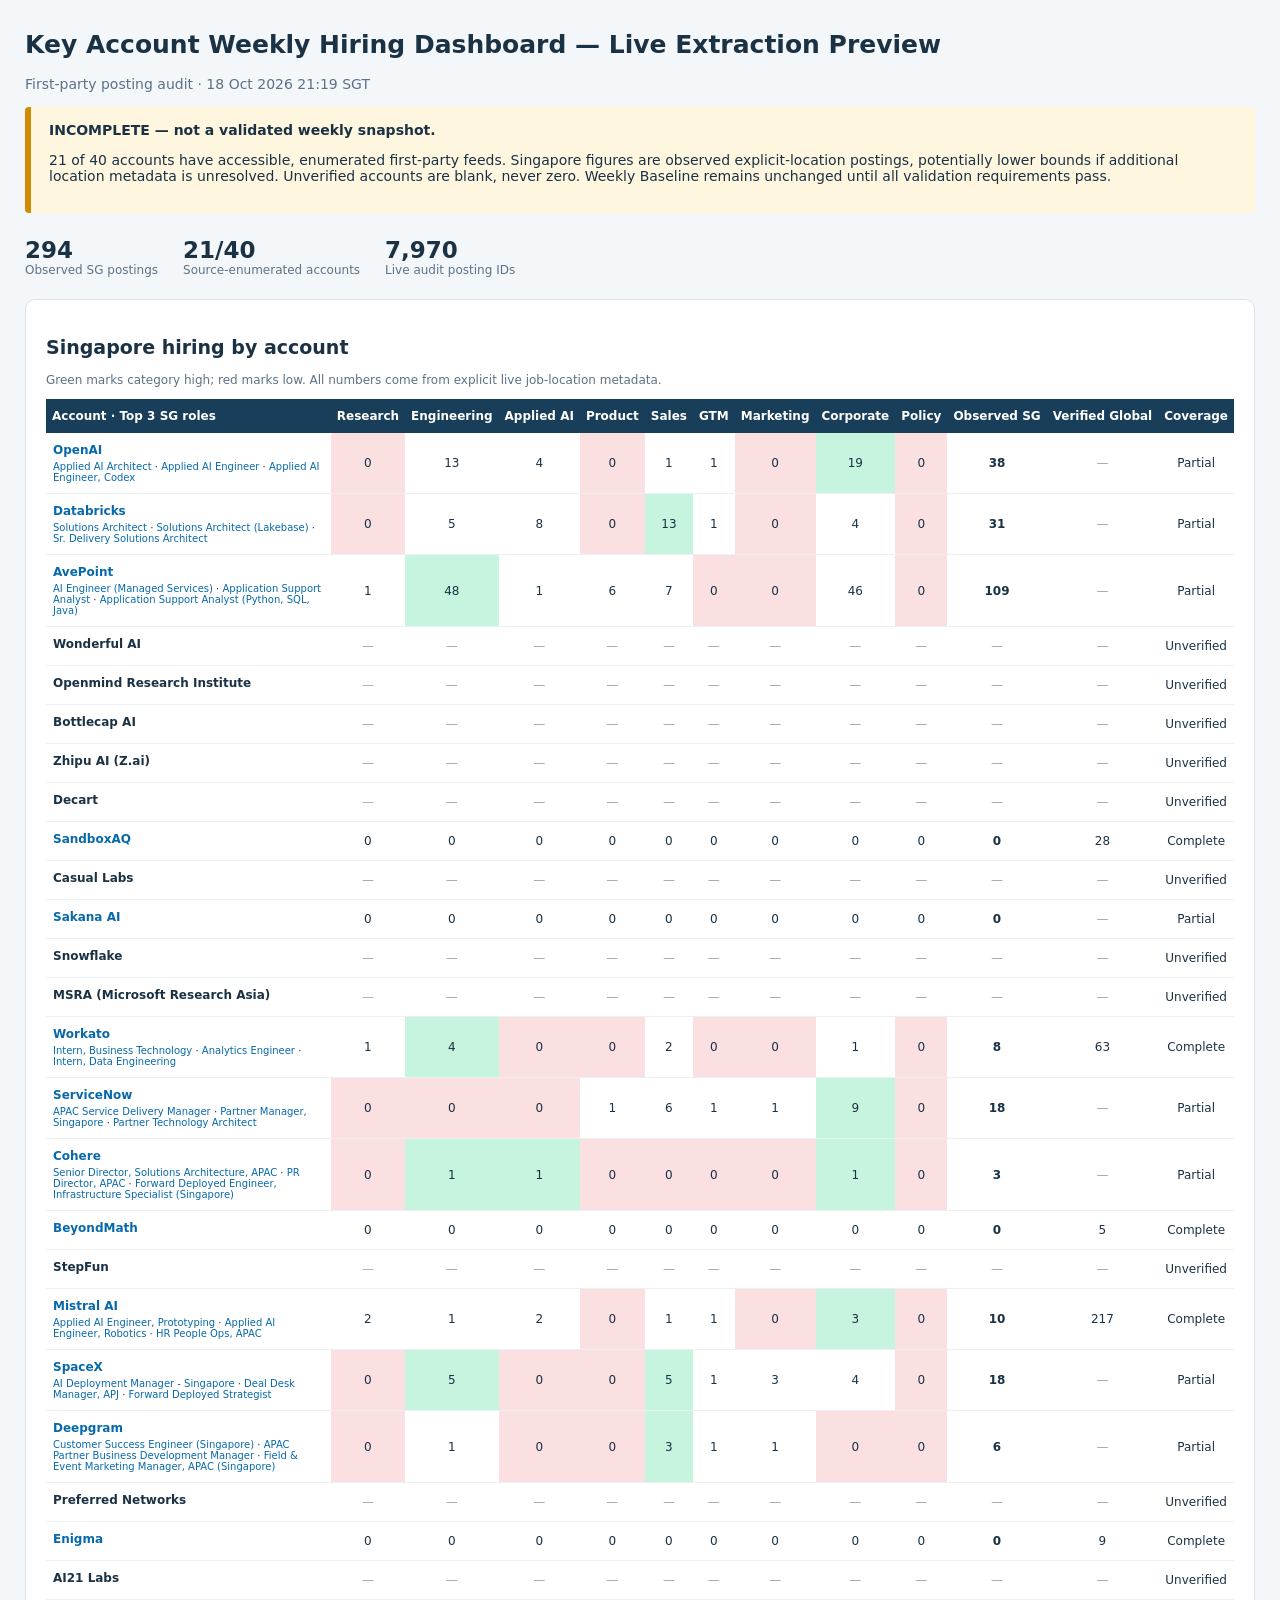
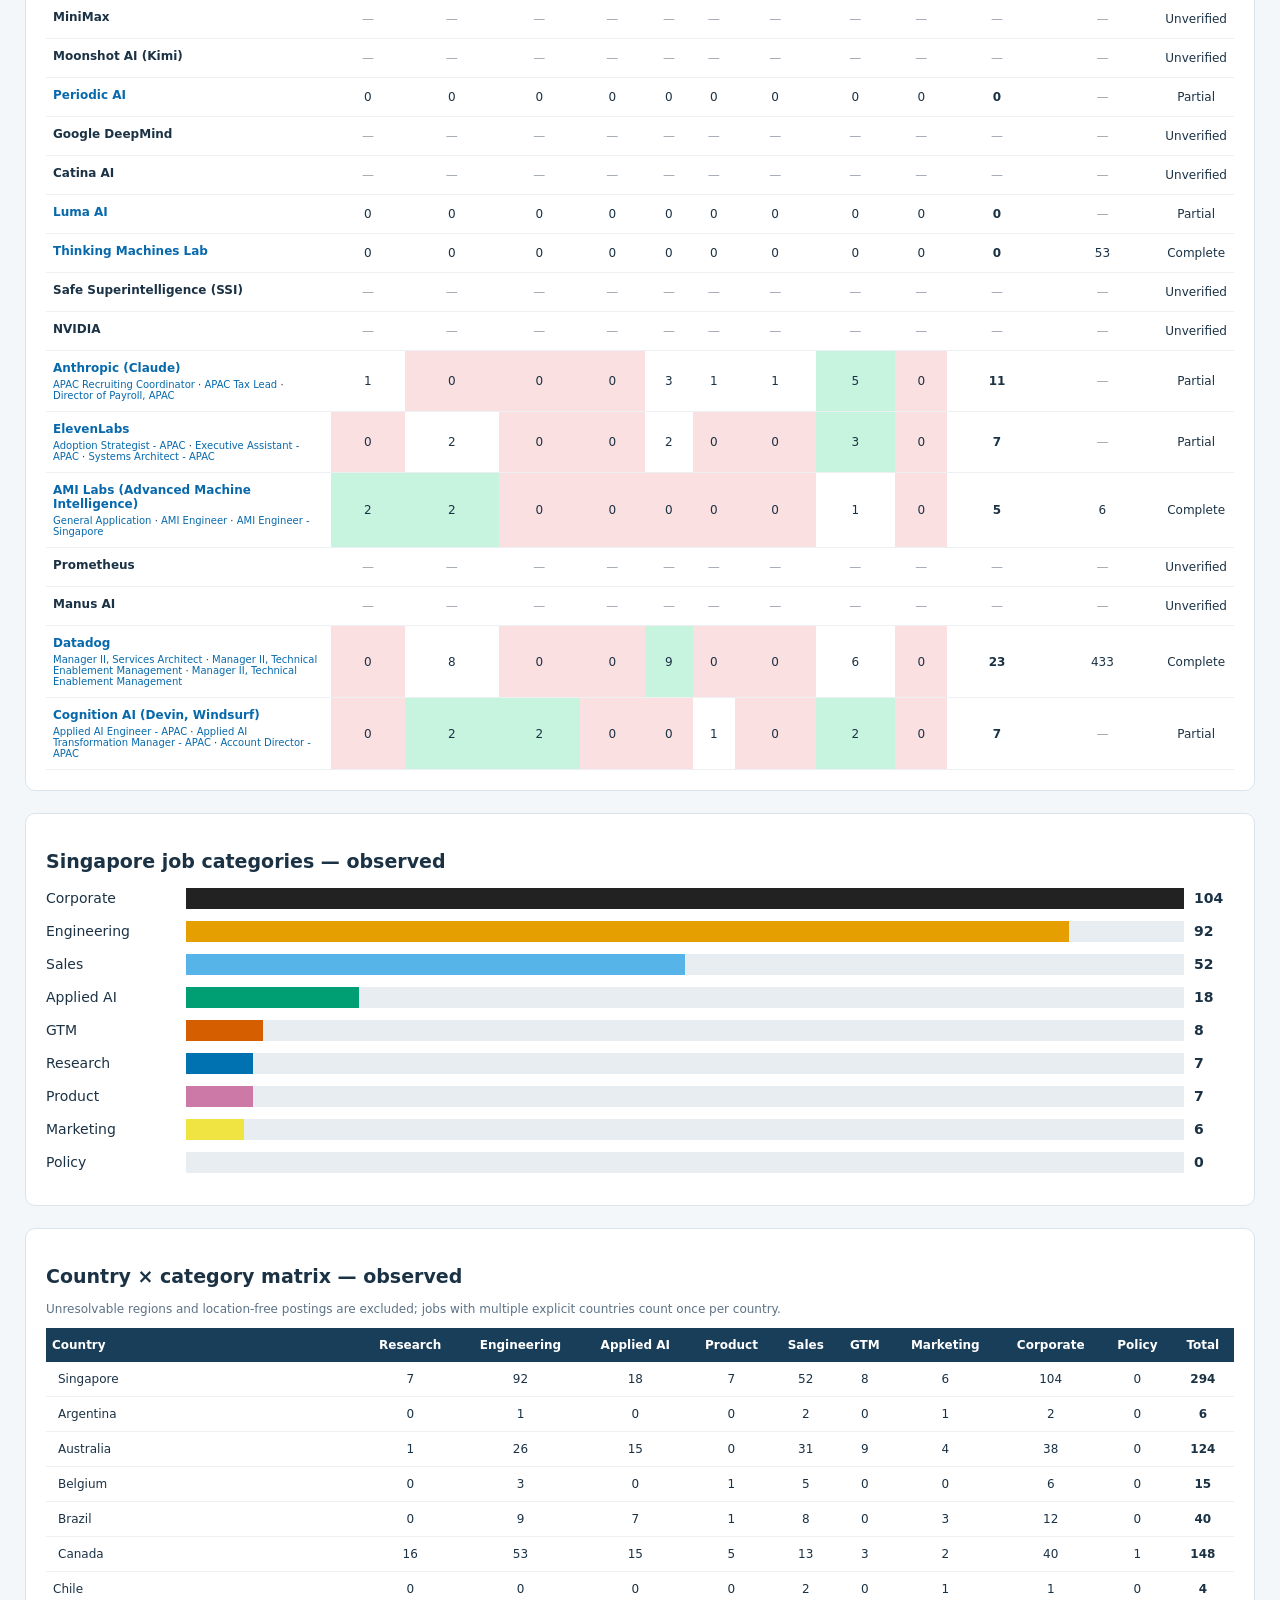
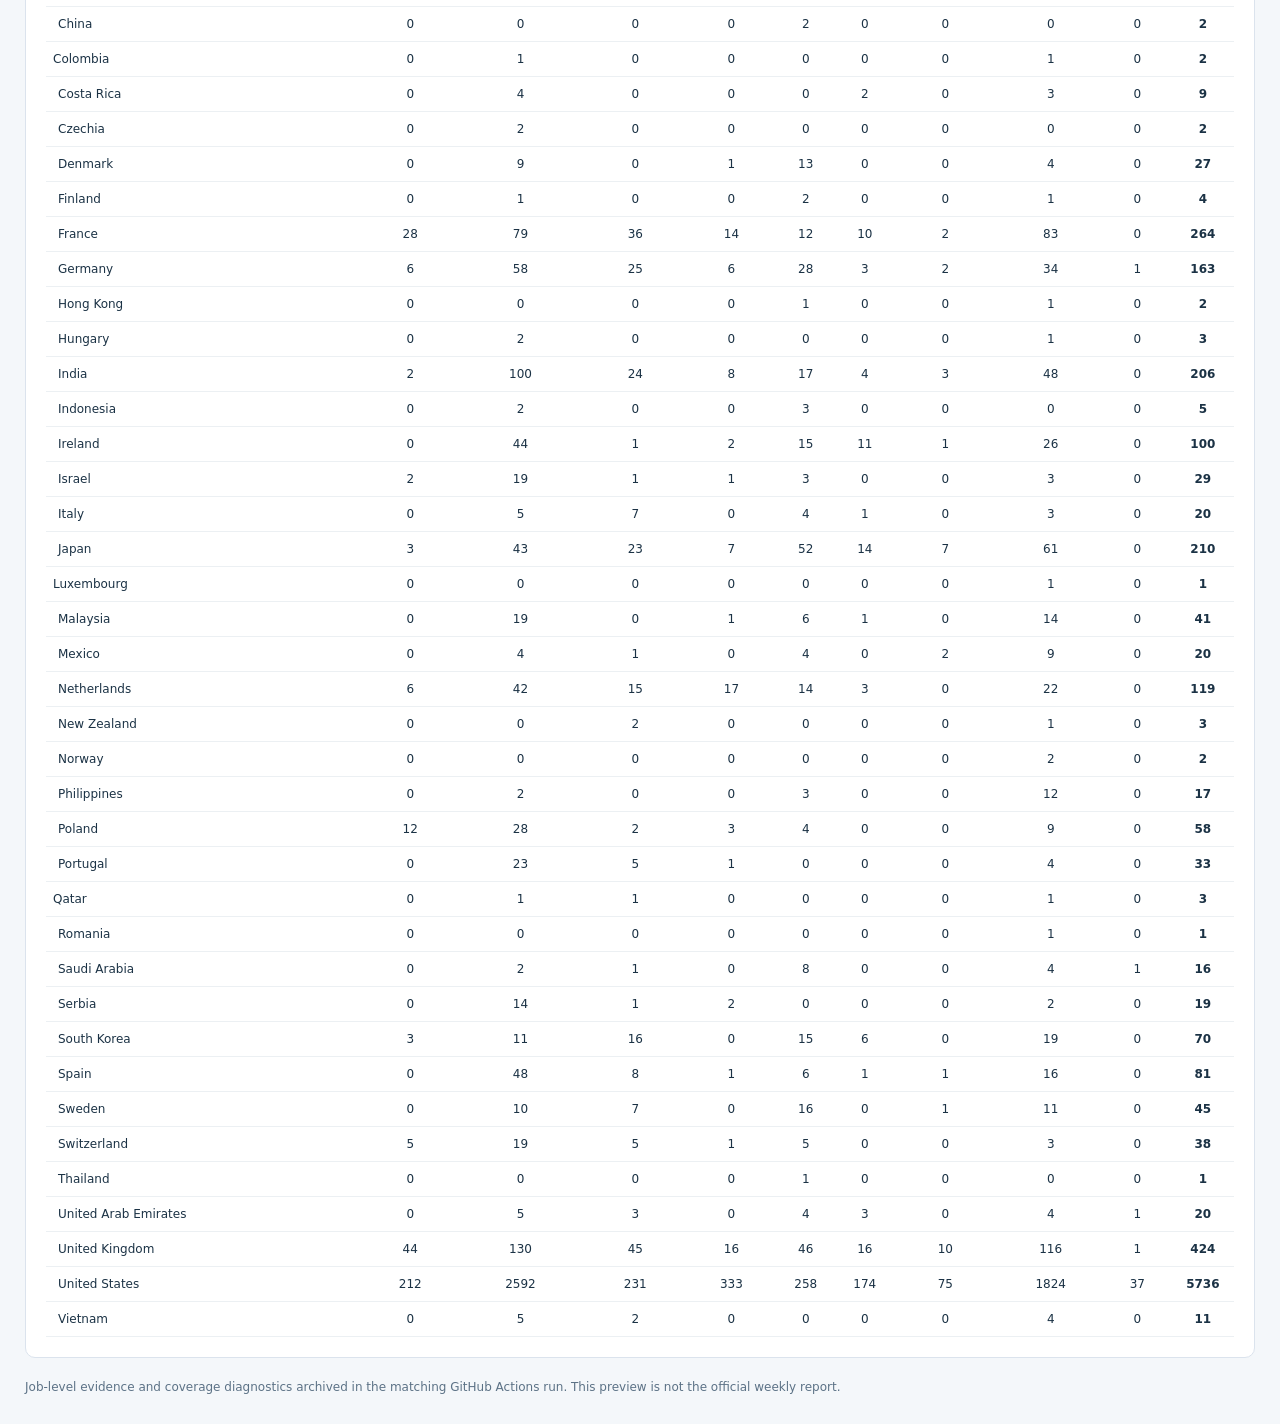
==== commit dd24debe: "Refresh incomplete hiring extraction preview" ====
--- a/weekly-hiring-preview/index.html
+++ b/weekly-hiring-preview/index.html
@@ -1 +1 @@
-<!DOCTYPE html><html lang="en"><head><meta charset="UTF-8"><meta name="viewport" content="width=device-width,initial-scale=1"><title>Weekly Hiring — Incomplete Live Preview</title><style>*{box-sizing:border-box}body{font:14px system-ui,Arial,sans-serif;background:#f4f7fa;color:#1b3245;margin:0}main{max-width:1600px;margin:30px auto;padding:0 25px}h1{font-size:25px}h2{font-size:19px}.banner{background:#fff6df;border-left:6px solid #d18b00;padding:15px 18px;margin:15px 0 24px;border-radius:4px}.card{background:#fff;border-radius:10px;padding:20px;margin:22px 0;border:1px solid #dbe3ed}.muted{color:#5c7286}a{color:#0769ac;text-decoration:none}a:hover{text-decoration:underline}.wrap{overflow:auto}table{min-width:1050px;width:100%;border-collapse:collapse;font-size:12px}th{background:#193e5a;color:#fff;padding:10px 6px;text-align:center;white-space:nowrap}th:first-child{text-align:left}td{padding:10px 7px;border-bottom:1px solid #ecf0f3;text-align:center}td.name{text-align:left;min-width:240px}.roles{font-size:10px;margin-top:4px}.high{background:#c7f4df}.low{background:#fbe0e1}.missing{color:#9ca3af}.bar{display:grid;grid-template-columns:130px 1fr 40px;align-items:center;gap:10px;margin:12px 0}.track{background:#e8edf1;height:21px}.flag{width:20px;vertical-align:middle;margin-right:5px}.meta{display:flex;gap:25px;flex-wrap:wrap}.stat{font-size:23px;font-weight:700}.small{font-size:12px}</style></head><body><main><h1>Key Account Weekly Hiring Dashboard — Live Extraction Preview</h1><div class="muted">First-party posting audit · 13 Oct 2026 00:39 SGT</div><div class="banner"><strong>INCOMPLETE — not a validated weekly snapshot.</strong><p>21 of 40 accounts have accessible, enumerated first-party feeds. Singapore figures are observed explicit-location postings, potentially lower bounds if additional location metadata is unresolved. Unverified accounts are blank, never zero. Weekly Baseline remains unchanged until all validation requirements pass.</p></div><div class="meta"><div><div class="stat">304</div><div class="small muted">Observed SG postings</div></div><div><div class="stat">21/40</div><div class="small muted">Source-enumerated accounts</div></div><div><div class="stat">7,894</div><div class="small muted">Live audit posting IDs</div></div></div><section class="card"><h2>Singapore hiring by account</h2><p class="small muted">Green marks category high; red marks low. All numbers come from explicit live job-location metadata.</p><div class="wrap"><table><thead><tr><th>Account · Top 3 SG roles</th><th>Research</th><th>Engineering</th><th>Applied AI</th><th>Product</th><th>Sales</th><th>GTM</th><th>Marketing</th><th>Corporate</th><th>Policy</th><th>Observed SG</th><th>Verified Global</th><th>Coverage</th></tr></thead><tbody><tr><td class="name"><b><a href="https://jobs.ashbyhq.com/openai" target="_blank" rel="noopener noreferrer">OpenAI</a></b><div class="roles"><a href="https://jobs.ashbyhq.com/openai/b8fbe6d1-6363-4366-8484-de32cf4d1410" target="_blank" rel="noopener noreferrer">Applied AI Architect</a> · <a href="https://jobs.ashbyhq.com/openai/8acfba11-707e-4d8e-a860-88643fae24ba" target="_blank" rel="noopener noreferrer">Applied AI Engineer</a> · <a href="https://jobs.ashbyhq.com/openai/02ec1893-17df-420c-8d19-48eca8edd884" target="_blank" rel="noopener noreferrer">Applied AI Engineer, Codex</a></div></td><td class="low">0</td><td class="">13</td><td class="">4</td><td class="low">0</td><td class="">1</td><td class="">2</td><td class="low">0</td><td class="high">17</td><td class="low">0</td><td><b>37</b></td><td class="missing">—</td><td>Partial</td></tr><tr><td class="name"><b><a href="https://boards.greenhouse.io/databricks" target="_blank" rel="noopener noreferrer">Databricks</a></b><div class="roles"><a href="https://databricks.com/company/careers/open-positions/job?gh_jid=8783421002" target="_blank" rel="noopener noreferrer">Solutions Architect</a> · <a href="https://databricks.com/company/careers/open-positions/job?gh_jid=8567985002" target="_blank" rel="noopener noreferrer">Solutions Architect (Lakebase)</a> · <a href="https://databricks.com/company/careers/open-positions/job?gh_jid=8849858002" target="_blank" rel="noopener noreferrer">Sr. Delivery Solutions Architect</a></div></td><td class="low">0</td><td class="">5</td><td class="">8</td><td class="low">0</td><td class="high">12</td><td class="">1</td><td class="low">0</td><td class="">5</td><td class="low">0</td><td><b>31</b></td><td class="missing">—</td><td>Partial</td></tr><tr><td class="name"><b><a href="https://boards.greenhouse.io/avepoint" target="_blank" rel="noopener noreferrer">AvePoint</a></b><div class="roles"><a href="https://www.avepoint.com/careers/job-detail?gh_jid=8029829" target="_blank" rel="noopener noreferrer">AI Engineer (Managed Services)</a> · <a href="https://www.avepoint.com/careers/job-detail?gh_jid=7765557" target="_blank" rel="noopener noreferrer">Application Support Analyst</a> · <a href="https://www.avepoint.com/careers/job-detail?gh_jid=7809999" target="_blank" rel="noopener noreferrer">Application Support Analyst (Python, SQL, Java)</a></div></td><td class="">1</td><td class="high">58</td><td class="">1</td><td class="">6</td><td class="">7</td><td class="low">0</td><td class="low">0</td><td class="">45</td><td class="low">0</td><td><b>118</b></td><td class="missing">—</td><td>Partial</td></tr><tr><td class="name"><b>Wonderful AI</b><div class="roles"></div></td><td class="missing">—</td><td class="missing">—</td><td class="missing">—</td><td class="missing">—</td><td class="missing">—</td><td class="missing">—</td><td class="missing">—</td><td class="missing">—</td><td class="missing">—</td><td class="missing">—</td><td class="missing">—</td><td>Unverified</td></tr><tr><td class="name"><b>Openmind Research Institute</b><div class="roles"></div></td><td class="missing">—</td><td class="missing">—</td><td class="missing">—</td><td class="missing">—</td><td class="missing">—</td><td class="missing">—</td><td class="missing">—</td><td class="missing">—</td><td class="missing">—</td><td class="missing">—</td><td class="missing">—</td><td>Unverified</td></tr><tr><td class="name"><b>Bottlecap AI</b><div class="roles"></div></td><td class="missing">—</td><td class="missing">—</td><td class="missing">—</td><td class="missing">—</td><td class="missing">—</td><td class="missing">—</td><td class="missing">—</td><td class="missing">—</td><td class="missing">—</td><td class="missing">—</td><td class="missing">—</td><td>Unverified</td></tr><tr><td class="name"><b>Zhipu AI (Z.ai)</b><div class="roles"></div></td><td class="missing">—</td><td class="missing">—</td><td class="missing">—</td><td class="missing">—</td><td class="missing">—</td><td class="missing">—</td><td class="missing">—</td><td class="missing">—</td><td class="missing">—</td><td class="missing">—</td><td class="missing">—</td><td>Unverified</td></tr><tr><td class="name"><b>Decart</b><div class="roles"></div></td><td class="missing">—</td><td class="missing">—</td><td class="missing">—</td><td class="missing">—</td><td class="missing">—</td><td class="missing">—</td><td class="missing">—</td><td class="missing">—</td><td class="missing">—</td><td class="missing">—</td><td class="missing">—</td><td>Unverified</td></tr><tr><td class="name"><b><a href="https://jobs.ashbyhq.com/sandboxaq" target="_blank" rel="noopener noreferrer">SandboxAQ</a></b><div class="roles"></div></td><td class="">0</td><td class="">0</td><td class="">0</td><td class="">0</td><td class="">0</td><td class="">0</td><td class="">0</td><td class="">0</td><td class="">0</td><td><b>0</b></td><td>28</td><td>Complete</td></tr><tr><td class="name"><b>Casual Labs</b><div class="roles"></div></td><td class="missing">—</td><td class="missing">—</td><td class="missing">—</td><td class="missing">—</td><td class="missing">—</td><td class="missing">—</td><td class="missing">—</td><td class="missing">—</td><td class="missing">—</td><td class="missing">—</td><td class="missing">—</td><td>Unverified</td></tr><tr><td class="name"><b><a href="https://sakana.ai/careers/" target="_blank" rel="noopener noreferrer">Sakana AI</a></b><div class="roles"></div></td><td class="">0</td><td class="">0</td><td class="">0</td><td class="">0</td><td class="">0</td><td class="">0</td><td class="">0</td><td class="">0</td><td class="">0</td><td><b>0</b></td><td class="missing">—</td><td>Partial</td></tr><tr><td class="name"><b>Snowflake</b><div class="roles"></div></td><td class="missing">—</td><td class="missing">—</td><td class="missing">—</td><td class="missing">—</td><td class="missing">—</td><td class="missing">—</td><td class="missing">—</td><td class="missing">—</td><td class="missing">—</td><td class="missing">—</td><td class="missing">—</td><td>Unverified</td></tr><tr><td class="name"><b>MSRA (Microsoft Research Asia)</b><div class="roles"></div></td><td class="missing">—</td><td class="missing">—</td><td class="missing">—</td><td class="missing">—</td><td class="missing">—</td><td class="missing">—</td><td class="missing">—</td><td class="missing">—</td><td class="missing">—</td><td class="missing">—</td><td class="missing">—</td><td>Unverified</td></tr><tr><td class="name"><b><a href="https://boards.greenhouse.io/workato" target="_blank" rel="noopener noreferrer">Workato</a></b><div class="roles"><a href="https://www.workato.com/careers?gh_jid=8644024002#open-roles" target="_blank" rel="noopener noreferrer">Intern, Business Technology</a> · <a href="https://www.workato.com/careers?gh_jid=8870119002#open-roles" target="_blank" rel="noopener noreferrer">Analytics Engineer</a> · <a href="https://www.workato.com/careers?gh_jid=8731177002#open-roles" target="_blank" rel="noopener noreferrer">Intern, Data Engineering</a></div></td><td class="">1</td><td class="high">4</td><td class="low">0</td><td class="low">0</td><td class="">2</td><td class="low">0</td><td class="low">0</td><td class="">1</td><td class="low">0</td><td><b>8</b></td><td>70</td><td>Complete</td></tr><tr><td class="name"><b><a href="https://careers.smartrecruiters.com/ServiceNow" target="_blank" rel="noopener noreferrer">ServiceNow</a></b><div class="roles"><a href="https://api.smartrecruiters.com/v1/companies/ServiceNow/postings/744000153870781" target="_blank" rel="noopener noreferrer">APAC Service Delivery Manager</a> · <a href="https://api.smartrecruiters.com/v1/companies/ServiceNow/postings/744000154948875" target="_blank" rel="noopener noreferrer">Advisory Solution Consultant - Risk</a> · <a href="https://api.smartrecruiters.com/v1/companies/ServiceNow/postings/744000144601789" target="_blank" rel="noopener noreferrer">Partner Manager, Singapore </a></div></td><td class="low">0</td><td class="low">0</td><td class="low">0</td><td class="">1</td><td class="">5</td><td class="">2</td><td class="">1</td><td class="high">11</td><td class="low">0</td><td><b>20</b></td><td class="missing">—</td><td>Partial</td></tr><tr><td class="name"><b><a href="https://jobs.ashbyhq.com/cohere" target="_blank" rel="noopener noreferrer">Cohere</a></b><div class="roles"><a href="https://jobs.ashbyhq.com/cohere/14a286d9-e415-4198-8d3b-8e0a7882a5b6" target="_blank" rel="noopener noreferrer">Senior Director, Solutions Architecture, APAC</a> · <a href="https://jobs.ashbyhq.com/cohere/fee0951d-8f8a-41ad-a7d5-4b0083bbe777" target="_blank" rel="noopener noreferrer">PR Director, APAC</a> · <a href="https://jobs.ashbyhq.com/cohere/e88931c0-d3fa-4e81-accc-45db823ea616" target="_blank" rel="noopener noreferrer">Forward Deployed Engineer, Infrastructure Specialist (Singapore)</a></div></td><td class="low">0</td><td class="high">1</td><td class="high">1</td><td class="low">0</td><td class="low">0</td><td class="low">0</td><td class="low">0</td><td class="high">1</td><td class="low">0</td><td><b>3</b></td><td class="missing">—</td><td>Partial</td></tr><tr><td class="name"><b><a href="https://jobs.ashbyhq.com/beyondmath" target="_blank" rel="noopener noreferrer">BeyondMath</a></b><div class="roles"></div></td><td class="">0</td><td class="">0</td><td class="">0</td><td class="">0</td><td class="">0</td><td class="">0</td><td class="">0</td><td class="">0</td><td class="">0</td><td><b>0</b></td><td>5</td><td>Complete</td></tr><tr><td class="name"><b>StepFun</b><div class="roles"></div></td><td class="missing">—</td><td class="missing">—</td><td class="missing">—</td><td class="missing">—</td><td class="missing">—</td><td class="missing">—</td><td class="missing">—</td><td class="missing">—</td><td class="missing">—</td><td class="missing">—</td><td class="missing">—</td><td>Unverified</td></tr><tr><td class="name"><b><a href="https://jobs.ashbyhq.com/mistral.ai" target="_blank" rel="noopener noreferrer">Mistral AI</a></b><div class="roles"><a href="https://jobs.ashbyhq.com/mistral.ai/52e1cc10-dfe0-4361-81c1-227f70f61e20" target="_blank" rel="noopener noreferrer">Applied AI Engineer, Prototyping</a> · <a href="https://jobs.ashbyhq.com/mistral.ai/d5b3861e-d8ff-4b8f-b0a1-3b8582a1c7b4" target="_blank" rel="noopener noreferrer">Applied AI Engineer, Robotics</a> · <a href="https://jobs.ashbyhq.com/mistral.ai/4c78b767-a3bb-454c-914e-4d5c4d38a0ec" target="_blank" rel="noopener noreferrer">Field CTO, APAC</a></div></td><td class="">2</td><td class="">1</td><td class="">2</td><td class="low">0</td><td class="">1</td><td class="">1</td><td class="">1</td><td class="high">4</td><td class="low">0</td><td><b>12</b></td><td>215</td><td>Complete</td></tr><tr><td class="name"><b><a href="https://boards.greenhouse.io/spacex" target="_blank" rel="noopener noreferrer">SpaceX</a></b><div class="roles"><a href="https://jobs.ashbyhq.com/cursor/e3ccb495-a8a3-4ff0-a27b-262188abb9df" target="_blank" rel="noopener noreferrer">AI Deployment Manager - Singapore</a> · <a href="https://jobs.ashbyhq.com/cursor/64606b00-0273-4f74-966b-19f3ea01c469" target="_blank" rel="noopener noreferrer">Deal Desk Manager, APJ</a> · <a href="https://jobs.ashbyhq.com/cursor/f2cf204b-f469-4997-9508-f218c5869706" target="_blank" rel="noopener noreferrer">Forward Deployed Strategist</a></div></td><td class="low">0</td><td class="">4</td><td class="low">0</td><td class="low">0</td><td class="high">5</td><td class="">1</td><td class="">3</td><td class="">4</td><td class="low">0</td><td><b>17</b></td><td class="missing">—</td><td>Partial</td></tr><tr><td class="name"><b><a href="https://jobs.ashbyhq.com/deepgram" target="_blank" rel="noopener noreferrer">Deepgram</a></b><div class="roles"><a href="https://jobs.ashbyhq.com/deepgram/4cc235e0-f195-4f44-84f3-c30e07c4a388" target="_blank" rel="noopener noreferrer">Customer Success Engineer (Singapore)</a> · <a href="https://jobs.ashbyhq.com/deepgram/aafbab17-4caa-4b87-811c-21acfc566cf4" target="_blank" rel="noopener noreferrer">APAC Partner Business Development Manager</a> · <a href="https://jobs.ashbyhq.com/deepgram/6c2a6918-b04c-4407-b87c-46090c114bb0" target="_blank" rel="noopener noreferrer">Field &amp; Event Marketing Manager, APAC (Singapore)</a></div></td><td class="low">0</td><td class="">1</td><td class="low">0</td><td class="low">0</td><td class="high">3</td><td class="">1</td><td class="">1</td><td class="low">0</td><td class="low">0</td><td><b>6</b></td><td class="missing">—</td><td>Partial</td></tr><tr><td class="name"><b>Preferred Networks</b><div class="roles"></div></td><td class="missing">—</td><td class="missing">—</td><td class="missing">—</td><td class="missing">—</td><td class="missing">—</td><td class="missing">—</td><td class="missing">—</td><td class="missing">—</td><td class="missing">—</td><td class="missing">—</td><td class="missing">—</td><td>Unverified</td></tr><tr><td class="name"><b><a href="https://boards.greenhouse.io/enigmaio" target="_blank" rel="noopener noreferrer">Enigma</a></b><div class="roles"></div></td><td class="">0</td><td class="">0</td><td class="">0</td><td class="">0</td><td class="">0</td><td class="">0</td><td class="">0</td><td class="">0</td><td class="">0</td><td><b>0</b></td><td>10</td><td>Complete</td></tr><tr><td class="name"><b>AI21 Labs</b><div class="roles"></div></td><td class="missing">—</td><td class="missing">—</td><td class="missing">—</td><td class="missing">—</td><td class="missing">—</td><td class="missing">—</td><td class="missing">—</td><td class="missing">—</td><td class="missing">—</td><td class="missing">—</td><td class="missing">—</td><td>Unverified</td></tr><tr><td class="name"><b>MiniMax</b><div class="roles"></div></td><td class="missing">—</td><td class="missing">—</td><td class="missing">—</td><td class="missing">—</td><td class="missing">—</td><td class="missing">—</td><td class="missing">—</td><td class="missing">—</td><td class="missing">—</td><td class="missing">—</td><td class="missing">—</td><td>Unverified</td></tr><tr><td class="name"><b>Moonshot AI (Kimi)</b><div class="roles"></div></td><td class="missing">—</td><td class="missing">—</td><td class="missing">—</td><td class="missing">—</td><td class="missing">—</td><td class="missing">—</td><td class="missing">—</td><td class="missing">—</td><td class="missing">—</td><td class="missing">—</td><td class="missing">—</td><td>Unverified</td></tr><tr><td class="name"><b><a href="https://jobs.ashbyhq.com/periodic-labs" target="_blank" rel="noopener noreferrer">Periodic AI</a></b><div class="roles"></div></td><td class="">0</td><td class="">0</td><td class="">0</td><td class="">0</td><td class="">0</td><td class="">0</td><td class="">0</td><td class="">0</td><td class="">0</td><td><b>0</b></td><td class="missing">—</td><td>Partial</td></tr><tr><td class="name"><b>Google DeepMind</b><div class="roles"></div></td><td class="missing">—</td><td class="missing">—</td><td class="missing">—</td><td class="missing">—</td><td class="missing">—</td><td class="missing">—</td><td class="missing">—</td><td class="missing">—</td><td class="missing">—</td><td class="missing">—</td><td class="missing">—</td><td>Unverified</td></tr><tr><td class="name"><b>Catina AI</b><div class="roles"></div></td><td class="missing">—</td><td class="missing">—</td><td class="missing">—</td><td class="missing">—</td><td class="missing">—</td><td class="missing">—</td><td class="missing">—</td><td class="missing">—</td><td class="missing">—</td><td class="missing">—</td><td class="missing">—</td><td>Unverified</td></tr><tr><td class="name"><b><a href="https://jobs.ashbyhq.com/lumaai" target="_blank" rel="noopener noreferrer">Luma AI</a></b><div class="roles"></div></td><td class="">0</td><td class="">0</td><td class="">0</td><td class="">0</td><td class="">0</td><td class="">0</td><td class="">0</td><td class="">0</td><td class="">0</td><td><b>0</b></td><td class="missing">—</td><td>Partial</td></tr><tr><td class="name"><b><a href="https://jobs.ashbyhq.com/thinkingmachines" target="_blank" rel="noopener noreferrer">Thinking Machines Lab</a></b><div class="roles"></div></td><td class="">0</td><td class="">0</td><td class="">0</td><td class="">0</td><td class="">0</td><td class="">0</td><td class="">0</td><td class="">0</td><td class="">0</td><td><b>0</b></td><td>55</td><td>Complete</td></tr><tr><td class="name"><b>Safe Superintelligence (SSI)</b><div class="roles"></div></td><td class="missing">—</td><td class="missing">—</td><td class="missing">—</td><td class="missing">—</td><td class="missing">—</td><td class="missing">—</td><td class="missing">—</td><td class="missing">—</td><td class="missing">—</td><td class="missing">—</td><td class="missing">—</td><td>Unverified</td></tr><tr><td class="name"><b>NVIDIA</b><div class="roles"></div></td><td class="missing">—</td><td class="missing">—</td><td class="missing">—</td><td class="missing">—</td><td class="missing">—</td><td class="missing">—</td><td class="missing">—</td><td class="missing">—</td><td class="missing">—</td><td class="missing">—</td><td class="missing">—</td><td>Unverified</td></tr><tr><td class="name"><b><a href="https://boards.greenhouse.io/anthropic" target="_blank" rel="noopener noreferrer">Anthropic (Claude)</a></b><div class="roles"><a href="https://job-boards.greenhouse.io/anthropic/jobs/5427309008" target="_blank" rel="noopener noreferrer">APAC Recruiting Coordinator</a> · <a href="https://job-boards.greenhouse.io/anthropic/jobs/5358148008" target="_blank" rel="noopener noreferrer">APAC Tax Lead</a> · <a href="https://job-boards.greenhouse.io/anthropic/jobs/5357955008" target="_blank" rel="noopener noreferrer">Director of Payroll, APAC</a></div></td><td class="">1</td><td class="low">0</td><td class="low">0</td><td class="low">0</td><td class="">3</td><td class="">1</td><td class="">1</td><td class="high">6</td><td class="low">0</td><td><b>12</b></td><td class="missing">—</td><td>Partial</td></tr><tr><td class="name"><b><a href="https://jobs.ashbyhq.com/elevenlabs" target="_blank" rel="noopener noreferrer">ElevenLabs</a></b><div class="roles"><a href="https://jobs.ashbyhq.com/elevenlabs/90cc8a34-1707-4aef-b509-94f94389d149" target="_blank" rel="noopener noreferrer">Systems Architect - APAC </a> · <a href="https://jobs.ashbyhq.com/elevenlabs/51858d8d-38ac-450b-a069-797509f465ef" target="_blank" rel="noopener noreferrer">IT Engineer</a> · <a href="https://jobs.ashbyhq.com/elevenlabs/f0d1e869-4874-45af-9bc3-81479d88565b" target="_blank" rel="noopener noreferrer">Account Executive  - Southeast Asia </a></div></td><td class="low">0</td><td class="">1</td><td class="low">0</td><td class="low">0</td><td class="high">3</td><td class="low">0</td><td class="low">0</td><td class="">1</td><td class="low">0</td><td><b>5</b></td><td class="missing">—</td><td>Partial</td></tr><tr><td class="name"><b><a href="https://jobs.ashbyhq.com/ami" target="_blank" rel="noopener noreferrer">AMI Labs (Advanced Machine Intelligence)</a></b><div class="roles"><a href="https://jobs.ashbyhq.com/ami/34d3053f-381f-4350-9c9b-172e5d6a6b70" target="_blank" rel="noopener noreferrer">General Application</a> · <a href="https://jobs.ashbyhq.com/ami/df8b17c5-97e6-49e7-abb9-c21a39e4162a" target="_blank" rel="noopener noreferrer">AMI Engineer</a> · <a href="https://jobs.ashbyhq.com/ami/9f59ac61-f20b-4d33-9343-9603f693523f" target="_blank" rel="noopener noreferrer">AMI Engineer - Singapore</a></div></td><td class="high">2</td><td class="high">2</td><td class="low">0</td><td class="low">0</td><td class="low">0</td><td class="low">0</td><td class="low">0</td><td class="">1</td><td class="low">0</td><td><b>5</b></td><td>6</td><td>Complete</td></tr><tr><td class="name"><b>Prometheus</b><div class="roles"></div></td><td class="missing">—</td><td class="missing">—</td><td class="missing">—</td><td class="missing">—</td><td class="missing">—</td><td class="missing">—</td><td class="missing">—</td><td class="missing">—</td><td class="missing">—</td><td class="missing">—</td><td class="missing">—</td><td>Unverified</td></tr><tr><td class="name"><b>Manus AI</b><div class="roles"></div></td><td class="missing">—</td><td class="missing">—</td><td class="missing">—</td><td class="missing">—</td><td class="missing">—</td><td class="missing">—</td><td class="missing">—</td><td class="missing">—</td><td class="missing">—</td><td class="missing">—</td><td class="missing">—</td><td>Unverified</td></tr><tr><td class="name"><b><a href="https://boards.greenhouse.io/datadog" target="_blank" rel="noopener noreferrer">Datadog</a></b><div class="roles"><a href="https://careers.datadoghq.com/detail/7939294/?gh_jid=7939294" target="_blank" rel="noopener noreferrer">Manager II, Services Architect</a> · <a href="https://careers.datadoghq.com/detail/8233540/?gh_jid=8233540" target="_blank" rel="noopener noreferrer">Manager II, Technical Enablement Management</a> · <a href="https://careers.datadoghq.com/detail/8226522/?gh_jid=8226522" target="_blank" rel="noopener noreferrer">Manager II, Technical Enablement Management</a></div></td><td class="low">0</td><td class="high">8</td><td class="low">0</td><td class="low">0</td><td class="high">8</td><td class="low">0</td><td class="">1</td><td class="">6</td><td class="low">0</td><td><b>23</b></td><td>434</td><td>Complete</td></tr><tr><td class="name"><b><a href="https://jobs.ashbyhq.com/cognition" target="_blank" rel="noopener noreferrer">Cognition AI (Devin, Windsurf)</a></b><div class="roles"><a href="https://jobs.ashbyhq.com/cognition/12250aa8-c371-440c-8189-04872fd43eeb" target="_blank" rel="noopener noreferrer">Applied AI Engineer - APAC</a> · <a href="https://jobs.ashbyhq.com/cognition/be59ef70-1b34-4af5-a831-da964a6d3869" target="_blank" rel="noopener noreferrer">Applied AI Transformation Manager - APAC</a> · <a href="https://jobs.ashbyhq.com/cognition/99ac30db-26d9-4cae-8b50-5a509dfb10a9" target="_blank" rel="noopener noreferrer">Account Director - APAC</a></div></td><td class="low">0</td><td class="high">2</td><td class="high">2</td><td class="low">0</td><td class="low">0</td><td class="">1</td><td class="low">0</td><td class="high">2</td><td class="low">0</td><td><b>7</b></td><td class="missing">—</td><td>Partial</td></tr></tbody></table></div></section><section class="card"><h2>Singapore job categories — observed</h2><div class="bar"><span>Corporate</span><div class="track"><div style="height:100%;width:100.0%;background:#222222"></div></div><b>104</b></div><div class="bar"><span>Engineering</span><div class="track"><div style="height:100%;width:96.2%;background:#E69F00"></div></div><b>100</b></div><div class="bar"><span>Sales</span><div class="track"><div style="height:100%;width:48.1%;background:#56B4E9"></div></div><b>50</b></div><div class="bar"><span>Applied AI</span><div class="track"><div style="height:100%;width:17.3%;background:#009E73"></div></div><b>18</b></div><div class="bar"><span>GTM</span><div class="track"><div style="height:100%;width:9.6%;background:#D55E00"></div></div><b>10</b></div><div class="bar"><span>Marketing</span><div class="track"><div style="height:100%;width:7.7%;background:#F0E442"></div></div><b>8</b></div><div class="bar"><span>Research</span><div class="track"><div style="height:100%;width:6.7%;background:#0072B2"></div></div><b>7</b></div><div class="bar"><span>Product</span><div class="track"><div style="height:100%;width:6.7%;background:#CC79A7"></div></div><b>7</b></div><div class="bar"><span>Policy</span><div class="track"><div style="height:100%;width:0.0%;background:#5D7088"></div></div><b>0</b></div></section><section class="card"><h2>Country × category matrix — observed</h2><p class="small muted">Unresolvable regions and location-free postings are excluded; jobs with multiple explicit countries count once per country.</p><div class="wrap"><table><thead><tr><th>Country</th><th>Research</th><th>Engineering</th><th>Applied AI</th><th>Product</th><th>Sales</th><th>GTM</th><th>Marketing</th><th>Corporate</th><th>Policy</th><th>Total</th></tr></thead><tbody><tr><td class="name"><img loading="lazy" class="flag" alt="" src="https://flagcdn.com/w20/sg.png">Singapore</td><td>7</td><td>100</td><td>18</td><td>7</td><td>50</td><td>10</td><td>8</td><td>104</td><td>0</td><td><b>304</b></td></tr><tr><td class="name"><img loading="lazy" class="flag" alt="" src="https://flagcdn.com/w20/ar.png">Argentina</td><td>0</td><td>2</td><td>0</td><td>0</td><td>2</td><td>0</td><td>1</td><td>1</td><td>0</td><td><b>6</b></td></tr><tr><td class="name"><img loading="lazy" class="flag" alt="" src="https://flagcdn.com/w20/au.png">Australia</td><td>1</td><td>29</td><td>16</td><td>0</td><td>31</td><td>8</td><td>4</td><td>41</td><td>0</td><td><b>130</b></td></tr><tr><td class="name"><img loading="lazy" class="flag" alt="" src="https://flagcdn.com/w20/be.png">Belgium</td><td>0</td><td>5</td><td>0</td><td>1</td><td>5</td><td>0</td><td>0</td><td>4</td><td>0</td><td><b>15</b></td></tr><tr><td class="name"><img loading="lazy" class="flag" alt="" src="https://flagcdn.com/w20/br.png">Brazil</td><td>0</td><td>11</td><td>5</td><td>1</td><td>8</td><td>0</td><td>4</td><td>11</td><td>0</td><td><b>40</b></td></tr><tr><td class="name"><img loading="lazy" class="flag" alt="" src="https://flagcdn.com/w20/ca.png">Canada</td><td>14</td><td>54</td><td>13</td><td>5</td><td>11</td><td>3</td><td>2</td><td>39</td><td>2</td><td><b>143</b></td></tr><tr><td class="name">Chile</td><td>0</td><td>2</td><td>0</td><td>0</td><td>2</td><td>0</td><td>1</td><td>1</td><td>0</td><td><b>6</b></td></tr><tr><td class="name"><img loading="lazy" class="flag" alt="" src="https://flagcdn.com/w20/cn.png">China</td><td>0</td><td>0</td><td>0</td><td>0</td><td>2</td><td>0</td><td>0</td><td>0</td><td>0</td><td><b>2</b></td></tr><tr><td class="name">Colombia</td><td>0</td><td>3</td><td>0</td><td>0</td><td>0</td><td>0</td><td>0</td><td>1</td><td>0</td><td><b>4</b></td></tr><tr><td class="name"><img loading="lazy" class="flag" alt="" src="https://flagcdn.com/w20/cr.png">Costa Rica</td><td>0</td><td>3</td><td>0</td><td>0</td><td>0</td><td>1</td><td>0</td><td>4</td><td>0</td><td><b>8</b></td></tr><tr><td class="name"><img loading="lazy" class="flag" alt="" src="https://flagcdn.com/w20/cz.png">Czechia</td><td>0</td><td>2</td><td>0</td><td>0</td><td>0</td><td>0</td><td>0</td><td>0</td><td>0</td><td><b>2</b></td></tr><tr><td class="name"><img loading="lazy" class="flag" alt="" src="https://flagcdn.com/w20/dk.png">Denmark</td><td>0</td><td>10</td><td>0</td><td>1</td><td>8</td><td>0</td><td>0</td><td>4</td><td>0</td><td><b>23</b></td></tr><tr><td class="name"><img loading="lazy" class="flag" alt="" src="https://flagcdn.com/w20/fi.png">Finland</td><td>0</td><td>1</td><td>0</td><td>0</td><td>1</td><td>0</td><td>0</td><td>1</td><td>0</td><td><b>3</b></td></tr><tr><td class="name"><img loading="lazy" class="flag" alt="" src="https://flagcdn.com/w20/fr.png">France</td><td>24</td><td>83</td><td>34</td><td>16</td><td>13</td><td>11</td><td>2</td><td>81</td><td>0</td><td><b>264</b></td></tr><tr><td class="name"><img loading="lazy" class="flag" alt="" src="https://flagcdn.com/w20/de.png">Germany</td><td>6</td><td>56</td><td>23</td><td>6</td><td>26</td><td>5</td><td>2</td><td>33</td><td>0</td><td><b>157</b></td></tr><tr><td class="name">Greece</td><td>0</td><td>1</td><td>0</td><td>0</td><td>0</td><td>0</td><td>0</td><td>0</td><td>0</td><td><b>1</b></td></tr><tr><td class="name"><img loading="lazy" class="flag" alt="" src="https://flagcdn.com/w20/hk.png">Hong Kong</td><td>0</td><td>0</td><td>0</td><td>0</td><td>1</td><td>0</td><td>0</td><td>1</td><td>0</td><td><b>2</b></td></tr><tr><td class="name"><img loading="lazy" class="flag" alt="" src="https://flagcdn.com/w20/hu.png">Hungary</td><td>0</td><td>2</td><td>0</td><td>0</td><td>0</td><td>0</td><td>0</td><td>1</td><td>0</td><td><b>3</b></td></tr><tr><td class="name"><img loading="lazy" class="flag" alt="" src="https://flagcdn.com/w20/in.png">India</td><td>3</td><td>106</td><td>28</td><td>5</td><td>15</td><td>4</td><td>3</td><td>48</td><td>0</td><td><b>212</b></td></tr><tr><td class="name"><img loading="lazy" class="flag" alt="" src="https://flagcdn.com/w20/id.png">Indonesia</td><td>0</td><td>2</td><td>0</td><td>0</td><td>3</td><td>0</td><td>0</td><td>0</td><td>0</td><td><b>5</b></td></tr><tr><td class="name"><img loading="lazy" class="flag" alt="" src="https://flagcdn.com/w20/ie.png">Ireland</td><td>0</td><td>40</td><td>1</td><td>2</td><td>18</td><td>12</td><td>1</td><td>20</td><td>0</td><td><b>94</b></td></tr><tr><td class="name"><img loading="lazy" class="flag" alt="" src="https://flagcdn.com/w20/il.png">Israel</td><td>2</td><td>18</td><td>1</td><td>1</td><td>2</td><td>0</td><td>0</td><td>3</td><td>0</td><td><b>27</b></td></tr><tr><td class="name"><img loading="lazy" class="flag" alt="" src="https://flagcdn.com/w20/it.png">Italy</td><td>0</td><td>6</td><td>7</td><td>0</td><td>5</td><td>1</td><td>0</td><td>5</td><td>0</td><td><b>24</b></td></tr><tr><td class="name"><img loading="lazy" class="flag" alt="" src="https://flagcdn.com/w20/jp.png">Japan</td><td>3</td><td>45</td><td>21</td><td>6</td><td>50</td><td>14</td><td>5</td><td>57</td><td>0</td><td><b>201</b></td></tr><tr><td class="name">Luxembourg</td><td>0</td><td>0</td><td>0</td><td>0</td><td>0</td><td>0</td><td>0</td><td>1</td><td>0</td><td><b>1</b></td></tr><tr><td class="name"><img loading="lazy" class="flag" alt="" src="https://flagcdn.com/w20/my.png">Malaysia</td><td>0</td><td>19</td><td>0</td><td>1</td><td>6</td><td>0</td><td>0</td><td>15</td><td>0</td><td><b>41</b></td></tr><tr><td class="name"><img loading="lazy" class="flag" alt="" src="https://flagcdn.com/w20/mx.png">Mexico</td><td>0</td><td>6</td><td>1</td><td>0</td><td>4</td><td>0</td><td>2</td><td>9</td><td>0</td><td><b>22</b></td></tr><tr><td class="name"><img loading="lazy" class="flag" alt="" src="https://flagcdn.com/w20/nl.png">Netherlands</td><td>6</td><td>44</td><td>14</td><td>15</td><td>12</td><td>3</td><td>0</td><td>23</td><td>0</td><td><b>117</b></td></tr><tr><td class="name"><img loading="lazy" class="flag" alt="" src="https://flagcdn.com/w20/nz.png">New Zealand</td><td>0</td><td>0</td><td>2</td><td>0</td><td>0</td><td>0</td><td>0</td><td>2</td><td>0</td><td><b>4</b></td></tr><tr><td class="name"><img loading="lazy" class="flag" alt="" src="https://flagcdn.com/w20/no.png">Norway</td><td>0</td><td>0</td><td>0</td><td>0</td><td>0</td><td>0</td><td>0</td><td>2</td><td>0</td><td><b>2</b></td></tr><tr><td class="name"><img loading="lazy" class="flag" alt="" src="https://flagcdn.com/w20/ph.png">Philippines</td><td>0</td><td>2</td><td>0</td><td>0</td><td>3</td><td>0</td><td>0</td><td>9</td><td>0</td><td><b>14</b></td></tr><tr><td class="name"><img loading="lazy" class="flag" alt="" src="https://flagcdn.com/w20/pl.png">Poland</td><td>10</td><td>24</td><td>2</td><td>2</td><td>4</td><td>0</td><td>0</td><td>6</td><td>0</td><td><b>48</b></td></tr><tr><td class="name"><img loading="lazy" class="flag" alt="" src="https://flagcdn.com/w20/pt.png">Portugal</td><td>0</td><td>24</td><td>5</td><td>1</td><td>0</td><td>0</td><td>0</td><td>4</td><td>0</td><td><b>34</b></td></tr><tr><td class="name">Qatar</td><td>0</td><td>1</td><td>1</td><td>0</td><td>0</td><td>0</td><td>0</td><td>1</td><td>0</td><td><b>3</b></td></tr><tr><td class="name"><img loading="lazy" class="flag" alt="" src="https://flagcdn.com/w20/ro.png">Romania</td><td>0</td><td>0</td><td>0</td><td>0</td><td>0</td><td>0</td><td>0</td><td>1</td><td>0</td><td><b>1</b></td></tr><tr><td class="name"><img loading="lazy" class="flag" alt="" src="https://flagcdn.com/w20/sa.png">Saudi Arabia</td><td>0</td><td>3</td><td>2</td><td>0</td><td>8</td><td>0</td><td>0</td><td>5</td><td>1</td><td><b>19</b></td></tr><tr><td class="name"><img loading="lazy" class="flag" alt="" src="https://flagcdn.com/w20/rs.png">Serbia</td><td>0</td><td>14</td><td>1</td><td>2</td><td>0</td><td>0</td><td>0</td><td>2</td><td>0</td><td><b>19</b></td></tr><tr><td class="name"><img loading="lazy" class="flag" alt="" src="https://flagcdn.com/w20/kr.png">South Korea</td><td>3</td><td>11</td><td>16</td><td>0</td><td>15</td><td>7</td><td>1</td><td>18</td><td>0</td><td><b>71</b></td></tr><tr><td class="name"><img loading="lazy" class="flag" alt="" src="https://flagcdn.com/w20/es.png">Spain</td><td>0</td><td>46</td><td>8</td><td>1</td><td>8</td><td>1</td><td>1</td><td>16</td><td>0</td><td><b>81</b></td></tr><tr><td class="name"><img loading="lazy" class="flag" alt="" src="https://flagcdn.com/w20/se.png">Sweden</td><td>0</td><td>13</td><td>6</td><td>0</td><td>15</td><td>0</td><td>1</td><td>11</td><td>0</td><td><b>46</b></td></tr><tr><td class="name"><img loading="lazy" class="flag" alt="" src="https://flagcdn.com/w20/ch.png">Switzerland</td><td>4</td><td>19</td><td>3</td><td>1</td><td>5</td><td>1</td><td>0</td><td>3</td><td>0</td><td><b>36</b></td></tr><tr><td class="name"><img loading="lazy" class="flag" alt="" src="https://flagcdn.com/w20/tw.png">Taiwan</td><td>0</td><td>0</td><td>0</td><td>0</td><td>0</td><td>0</td><td>0</td><td>1</td><td>0</td><td><b>1</b></td></tr><tr><td class="name"><img loading="lazy" class="flag" alt="" src="https://flagcdn.com/w20/th.png">Thailand</td><td>0</td><td>0</td><td>0</td><td>0</td><td>1</td><td>0</td><td>0</td><td>0</td><td>0</td><td><b>1</b></td></tr><tr><td class="name"><img loading="lazy" class="flag" alt="" src="https://flagcdn.com/w20/ae.png">United Arab Emirates</td><td>0</td><td>6</td><td>4</td><td>0</td><td>6</td><td>3</td><td>0</td><td>4</td><td>1</td><td><b>24</b></td></tr><tr><td class="name"><img loading="lazy" class="flag" alt="" src="https://flagcdn.com/w20/gb.png">United Kingdom</td><td>40</td><td>125</td><td>39</td><td>15</td><td>43</td><td>16</td><td>10</td><td>109</td><td>1</td><td><b>398</b></td></tr><tr><td class="name"><img loading="lazy" class="flag" alt="" src="https://flagcdn.com/w20/us.png">United States</td><td>217</td><td>2574</td><td>221</td><td>327</td><td>264</td><td>174</td><td>72</td><td>1797</td><td>38</td><td><b>5684</b></td></tr><tr><td class="name"><img loading="lazy" class="flag" alt="" src="https://flagcdn.com/w20/vn.png">Vietnam</td><td>0</td><td>7</td><td>2</td><td>1</td><td>0</td><td>0</td><td>0</td><td>5</td><td>0</td><td><b>15</b></td></tr></tbody></table></div></section><p class="muted small">Job-level evidence and coverage diagnostics archived in the matching GitHub Actions run. This preview is not the official weekly report.</p></main></body></html>+<!DOCTYPE html><html lang="en"><head><meta charset="UTF-8"><meta name="viewport" content="width=device-width,initial-scale=1"><title>Weekly Hiring — Incomplete Live Preview</title><style>*{box-sizing:border-box}body{font:14px system-ui,Arial,sans-serif;background:#f4f7fa;color:#1b3245;margin:0}main{max-width:1600px;margin:30px auto;padding:0 25px}h1{font-size:25px}h2{font-size:19px}.banner{background:#fff6df;border-left:6px solid #d18b00;padding:15px 18px;margin:15px 0 24px;border-radius:4px}.card{background:#fff;border-radius:10px;padding:20px;margin:22px 0;border:1px solid #dbe3ed}.muted{color:#5c7286}a{color:#0769ac;text-decoration:none}a:hover{text-decoration:underline}.wrap{overflow:auto}table{min-width:1050px;width:100%;border-collapse:collapse;font-size:12px}th{background:#193e5a;color:#fff;padding:10px 6px;text-align:center;white-space:nowrap}th:first-child{text-align:left}td{padding:10px 7px;border-bottom:1px solid #ecf0f3;text-align:center}td.name{text-align:left;min-width:240px}.roles{font-size:10px;margin-top:4px}.high{background:#c7f4df}.low{background:#fbe0e1}.missing{color:#9ca3af}.bar{display:grid;grid-template-columns:130px 1fr 40px;align-items:center;gap:10px;margin:12px 0}.track{background:#e8edf1;height:21px}.flag{width:20px;vertical-align:middle;margin-right:5px}.meta{display:flex;gap:25px;flex-wrap:wrap}.stat{font-size:23px;font-weight:700}.small{font-size:12px}</style></head><body><main><h1>Key Account Weekly Hiring Dashboard — Live Extraction Preview</h1><div class="muted">First-party posting audit · 18 Oct 2026 21:19 SGT</div><div class="banner"><strong>INCOMPLETE — not a validated weekly snapshot.</strong><p>21 of 40 accounts have accessible, enumerated first-party feeds. Singapore figures are observed explicit-location postings, potentially lower bounds if additional location metadata is unresolved. Unverified accounts are blank, never zero. Weekly Baseline remains unchanged until all validation requirements pass.</p></div><div class="meta"><div><div class="stat">294</div><div class="small muted">Observed SG postings</div></div><div><div class="stat">21/40</div><div class="small muted">Source-enumerated accounts</div></div><div><div class="stat">7,970</div><div class="small muted">Live audit posting IDs</div></div></div><section class="card"><h2>Singapore hiring by account</h2><p class="small muted">Green marks category high; red marks low. All numbers come from explicit live job-location metadata.</p><div class="wrap"><table><thead><tr><th>Account · Top 3 SG roles</th><th>Research</th><th>Engineering</th><th>Applied AI</th><th>Product</th><th>Sales</th><th>GTM</th><th>Marketing</th><th>Corporate</th><th>Policy</th><th>Observed SG</th><th>Verified Global</th><th>Coverage</th></tr></thead><tbody><tr><td class="name"><b><a href="https://jobs.ashbyhq.com/openai" target="_blank" rel="noopener noreferrer">OpenAI</a></b><div class="roles"><a href="https://jobs.ashbyhq.com/openai/b8fbe6d1-6363-4366-8484-de32cf4d1410" target="_blank" rel="noopener noreferrer">Applied AI Architect</a> · <a href="https://jobs.ashbyhq.com/openai/8acfba11-707e-4d8e-a860-88643fae24ba" target="_blank" rel="noopener noreferrer">Applied AI Engineer</a> · <a href="https://jobs.ashbyhq.com/openai/02ec1893-17df-420c-8d19-48eca8edd884" target="_blank" rel="noopener noreferrer">Applied AI Engineer, Codex</a></div></td><td class="low">0</td><td class="">13</td><td class="">4</td><td class="low">0</td><td class="">1</td><td class="">1</td><td class="low">0</td><td class="high">19</td><td class="low">0</td><td><b>38</b></td><td class="missing">—</td><td>Partial</td></tr><tr><td class="name"><b><a href="https://boards.greenhouse.io/databricks" target="_blank" rel="noopener noreferrer">Databricks</a></b><div class="roles"><a href="https://databricks.com/company/careers/open-positions/job?gh_jid=8783421002" target="_blank" rel="noopener noreferrer">Solutions Architect</a> · <a href="https://databricks.com/company/careers/open-positions/job?gh_jid=8567985002" target="_blank" rel="noopener noreferrer">Solutions Architect (Lakebase)</a> · <a href="https://databricks.com/company/careers/open-positions/job?gh_jid=8849858002" target="_blank" rel="noopener noreferrer">Sr. Delivery Solutions Architect</a></div></td><td class="low">0</td><td class="">5</td><td class="">8</td><td class="low">0</td><td class="high">13</td><td class="">1</td><td class="low">0</td><td class="">4</td><td class="low">0</td><td><b>31</b></td><td class="missing">—</td><td>Partial</td></tr><tr><td class="name"><b><a href="https://boards.greenhouse.io/avepoint" target="_blank" rel="noopener noreferrer">AvePoint</a></b><div class="roles"><a href="https://www.avepoint.com/careers/job-detail?gh_jid=8029829" target="_blank" rel="noopener noreferrer">AI Engineer (Managed Services)</a> · <a href="https://www.avepoint.com/careers/job-detail?gh_jid=7765557" target="_blank" rel="noopener noreferrer">Application Support Analyst</a> · <a href="https://www.avepoint.com/careers/job-detail?gh_jid=7809999" target="_blank" rel="noopener noreferrer">Application Support Analyst (Python, SQL, Java)</a></div></td><td class="">1</td><td class="high">48</td><td class="">1</td><td class="">6</td><td class="">7</td><td class="low">0</td><td class="low">0</td><td class="">46</td><td class="low">0</td><td><b>109</b></td><td class="missing">—</td><td>Partial</td></tr><tr><td class="name"><b>Wonderful AI</b><div class="roles"></div></td><td class="missing">—</td><td class="missing">—</td><td class="missing">—</td><td class="missing">—</td><td class="missing">—</td><td class="missing">—</td><td class="missing">—</td><td class="missing">—</td><td class="missing">—</td><td class="missing">—</td><td class="missing">—</td><td>Unverified</td></tr><tr><td class="name"><b>Openmind Research Institute</b><div class="roles"></div></td><td class="missing">—</td><td class="missing">—</td><td class="missing">—</td><td class="missing">—</td><td class="missing">—</td><td class="missing">—</td><td class="missing">—</td><td class="missing">—</td><td class="missing">—</td><td class="missing">—</td><td class="missing">—</td><td>Unverified</td></tr><tr><td class="name"><b>Bottlecap AI</b><div class="roles"></div></td><td class="missing">—</td><td class="missing">—</td><td class="missing">—</td><td class="missing">—</td><td class="missing">—</td><td class="missing">—</td><td class="missing">—</td><td class="missing">—</td><td class="missing">—</td><td class="missing">—</td><td class="missing">—</td><td>Unverified</td></tr><tr><td class="name"><b>Zhipu AI (Z.ai)</b><div class="roles"></div></td><td class="missing">—</td><td class="missing">—</td><td class="missing">—</td><td class="missing">—</td><td class="missing">—</td><td class="missing">—</td><td class="missing">—</td><td class="missing">—</td><td class="missing">—</td><td class="missing">—</td><td class="missing">—</td><td>Unverified</td></tr><tr><td class="name"><b>Decart</b><div class="roles"></div></td><td class="missing">—</td><td class="missing">—</td><td class="missing">—</td><td class="missing">—</td><td class="missing">—</td><td class="missing">—</td><td class="missing">—</td><td class="missing">—</td><td class="missing">—</td><td class="missing">—</td><td class="missing">—</td><td>Unverified</td></tr><tr><td class="name"><b><a href="https://jobs.ashbyhq.com/sandboxaq" target="_blank" rel="noopener noreferrer">SandboxAQ</a></b><div class="roles"></div></td><td class="">0</td><td class="">0</td><td class="">0</td><td class="">0</td><td class="">0</td><td class="">0</td><td class="">0</td><td class="">0</td><td class="">0</td><td><b>0</b></td><td>28</td><td>Complete</td></tr><tr><td class="name"><b>Casual Labs</b><div class="roles"></div></td><td class="missing">—</td><td class="missing">—</td><td class="missing">—</td><td class="missing">—</td><td class="missing">—</td><td class="missing">—</td><td class="missing">—</td><td class="missing">—</td><td class="missing">—</td><td class="missing">—</td><td class="missing">—</td><td>Unverified</td></tr><tr><td class="name"><b><a href="https://sakana.ai/careers/" target="_blank" rel="noopener noreferrer">Sakana AI</a></b><div class="roles"></div></td><td class="">0</td><td class="">0</td><td class="">0</td><td class="">0</td><td class="">0</td><td class="">0</td><td class="">0</td><td class="">0</td><td class="">0</td><td><b>0</b></td><td class="missing">—</td><td>Partial</td></tr><tr><td class="name"><b>Snowflake</b><div class="roles"></div></td><td class="missing">—</td><td class="missing">—</td><td class="missing">—</td><td class="missing">—</td><td class="missing">—</td><td class="missing">—</td><td class="missing">—</td><td class="missing">—</td><td class="missing">—</td><td class="missing">—</td><td class="missing">—</td><td>Unverified</td></tr><tr><td class="name"><b>MSRA (Microsoft Research Asia)</b><div class="roles"></div></td><td class="missing">—</td><td class="missing">—</td><td class="missing">—</td><td class="missing">—</td><td class="missing">—</td><td class="missing">—</td><td class="missing">—</td><td class="missing">—</td><td class="missing">—</td><td class="missing">—</td><td class="missing">—</td><td>Unverified</td></tr><tr><td class="name"><b><a href="https://boards.greenhouse.io/workato" target="_blank" rel="noopener noreferrer">Workato</a></b><div class="roles"><a href="https://www.workato.com/careers?gh_jid=8644024002#open-roles" target="_blank" rel="noopener noreferrer">Intern, Business Technology</a> · <a href="https://www.workato.com/careers?gh_jid=8870119002#open-roles" target="_blank" rel="noopener noreferrer">Analytics Engineer</a> · <a href="https://www.workato.com/careers?gh_jid=8731177002#open-roles" target="_blank" rel="noopener noreferrer">Intern, Data Engineering</a></div></td><td class="">1</td><td class="high">4</td><td class="low">0</td><td class="low">0</td><td class="">2</td><td class="low">0</td><td class="low">0</td><td class="">1</td><td class="low">0</td><td><b>8</b></td><td>63</td><td>Complete</td></tr><tr><td class="name"><b><a href="https://careers.smartrecruiters.com/ServiceNow" target="_blank" rel="noopener noreferrer">ServiceNow</a></b><div class="roles"><a href="https://api.smartrecruiters.com/v1/companies/ServiceNow/postings/744000153870781" target="_blank" rel="noopener noreferrer">APAC Service Delivery Manager</a> · <a href="https://api.smartrecruiters.com/v1/companies/ServiceNow/postings/744000144601789" target="_blank" rel="noopener noreferrer">Partner Manager, Singapore </a> · <a href="https://api.smartrecruiters.com/v1/companies/ServiceNow/postings/744000150599979" target="_blank" rel="noopener noreferrer">Partner Technology Architect</a></div></td><td class="low">0</td><td class="low">0</td><td class="low">0</td><td class="">1</td><td class="">6</td><td class="">1</td><td class="">1</td><td class="high">9</td><td class="low">0</td><td><b>18</b></td><td class="missing">—</td><td>Partial</td></tr><tr><td class="name"><b><a href="https://jobs.ashbyhq.com/cohere" target="_blank" rel="noopener noreferrer">Cohere</a></b><div class="roles"><a href="https://jobs.ashbyhq.com/cohere/14a286d9-e415-4198-8d3b-8e0a7882a5b6" target="_blank" rel="noopener noreferrer">Senior Director, Solutions Architecture, APAC</a> · <a href="https://jobs.ashbyhq.com/cohere/fee0951d-8f8a-41ad-a7d5-4b0083bbe777" target="_blank" rel="noopener noreferrer">PR Director, APAC</a> · <a href="https://jobs.ashbyhq.com/cohere/e88931c0-d3fa-4e81-accc-45db823ea616" target="_blank" rel="noopener noreferrer">Forward Deployed Engineer, Infrastructure Specialist (Singapore)</a></div></td><td class="low">0</td><td class="high">1</td><td class="high">1</td><td class="low">0</td><td class="low">0</td><td class="low">0</td><td class="low">0</td><td class="high">1</td><td class="low">0</td><td><b>3</b></td><td class="missing">—</td><td>Partial</td></tr><tr><td class="name"><b><a href="https://jobs.ashbyhq.com/beyondmath" target="_blank" rel="noopener noreferrer">BeyondMath</a></b><div class="roles"></div></td><td class="">0</td><td class="">0</td><td class="">0</td><td class="">0</td><td class="">0</td><td class="">0</td><td class="">0</td><td class="">0</td><td class="">0</td><td><b>0</b></td><td>5</td><td>Complete</td></tr><tr><td class="name"><b>StepFun</b><div class="roles"></div></td><td class="missing">—</td><td class="missing">—</td><td class="missing">—</td><td class="missing">—</td><td class="missing">—</td><td class="missing">—</td><td class="missing">—</td><td class="missing">—</td><td class="missing">—</td><td class="missing">—</td><td class="missing">—</td><td>Unverified</td></tr><tr><td class="name"><b><a href="https://jobs.ashbyhq.com/mistral.ai" target="_blank" rel="noopener noreferrer">Mistral AI</a></b><div class="roles"><a href="https://jobs.ashbyhq.com/mistral.ai/52e1cc10-dfe0-4361-81c1-227f70f61e20" target="_blank" rel="noopener noreferrer">Applied AI Engineer, Prototyping</a> · <a href="https://jobs.ashbyhq.com/mistral.ai/d5b3861e-d8ff-4b8f-b0a1-3b8582a1c7b4" target="_blank" rel="noopener noreferrer">Applied AI Engineer, Robotics</a> · <a href="https://jobs.ashbyhq.com/mistral.ai/c6bf09ac-2cfa-4834-8c56-be4deb044f4e" target="_blank" rel="noopener noreferrer">HR People Ops, APAC</a></div></td><td class="">2</td><td class="">1</td><td class="">2</td><td class="low">0</td><td class="">1</td><td class="">1</td><td class="low">0</td><td class="high">3</td><td class="low">0</td><td><b>10</b></td><td>217</td><td>Complete</td></tr><tr><td class="name"><b><a href="https://boards.greenhouse.io/spacex" target="_blank" rel="noopener noreferrer">SpaceX</a></b><div class="roles"><a href="https://jobs.ashbyhq.com/cursor/e3ccb495-a8a3-4ff0-a27b-262188abb9df" target="_blank" rel="noopener noreferrer">AI Deployment Manager - Singapore</a> · <a href="https://jobs.ashbyhq.com/cursor/64606b00-0273-4f74-966b-19f3ea01c469" target="_blank" rel="noopener noreferrer">Deal Desk Manager, APJ</a> · <a href="https://jobs.ashbyhq.com/cursor/f2cf204b-f469-4997-9508-f218c5869706" target="_blank" rel="noopener noreferrer">Forward Deployed Strategist</a></div></td><td class="low">0</td><td class="high">5</td><td class="low">0</td><td class="low">0</td><td class="high">5</td><td class="">1</td><td class="">3</td><td class="">4</td><td class="low">0</td><td><b>18</b></td><td class="missing">—</td><td>Partial</td></tr><tr><td class="name"><b><a href="https://jobs.ashbyhq.com/deepgram" target="_blank" rel="noopener noreferrer">Deepgram</a></b><div class="roles"><a href="https://jobs.ashbyhq.com/deepgram/4cc235e0-f195-4f44-84f3-c30e07c4a388" target="_blank" rel="noopener noreferrer">Customer Success Engineer (Singapore)</a> · <a href="https://jobs.ashbyhq.com/deepgram/aafbab17-4caa-4b87-811c-21acfc566cf4" target="_blank" rel="noopener noreferrer">APAC Partner Business Development Manager</a> · <a href="https://jobs.ashbyhq.com/deepgram/6c2a6918-b04c-4407-b87c-46090c114bb0" target="_blank" rel="noopener noreferrer">Field &amp; Event Marketing Manager, APAC (Singapore)</a></div></td><td class="low">0</td><td class="">1</td><td class="low">0</td><td class="low">0</td><td class="high">3</td><td class="">1</td><td class="">1</td><td class="low">0</td><td class="low">0</td><td><b>6</b></td><td class="missing">—</td><td>Partial</td></tr><tr><td class="name"><b>Preferred Networks</b><div class="roles"></div></td><td class="missing">—</td><td class="missing">—</td><td class="missing">—</td><td class="missing">—</td><td class="missing">—</td><td class="missing">—</td><td class="missing">—</td><td class="missing">—</td><td class="missing">—</td><td class="missing">—</td><td class="missing">—</td><td>Unverified</td></tr><tr><td class="name"><b><a href="https://boards.greenhouse.io/enigmaio" target="_blank" rel="noopener noreferrer">Enigma</a></b><div class="roles"></div></td><td class="">0</td><td class="">0</td><td class="">0</td><td class="">0</td><td class="">0</td><td class="">0</td><td class="">0</td><td class="">0</td><td class="">0</td><td><b>0</b></td><td>9</td><td>Complete</td></tr><tr><td class="name"><b>AI21 Labs</b><div class="roles"></div></td><td class="missing">—</td><td class="missing">—</td><td class="missing">—</td><td class="missing">—</td><td class="missing">—</td><td class="missing">—</td><td class="missing">—</td><td class="missing">—</td><td class="missing">—</td><td class="missing">—</td><td class="missing">—</td><td>Unverified</td></tr><tr><td class="name"><b>MiniMax</b><div class="roles"></div></td><td class="missing">—</td><td class="missing">—</td><td class="missing">—</td><td class="missing">—</td><td class="missing">—</td><td class="missing">—</td><td class="missing">—</td><td class="missing">—</td><td class="missing">—</td><td class="missing">—</td><td class="missing">—</td><td>Unverified</td></tr><tr><td class="name"><b>Moonshot AI (Kimi)</b><div class="roles"></div></td><td class="missing">—</td><td class="missing">—</td><td class="missing">—</td><td class="missing">—</td><td class="missing">—</td><td class="missing">—</td><td class="missing">—</td><td class="missing">—</td><td class="missing">—</td><td class="missing">—</td><td class="missing">—</td><td>Unverified</td></tr><tr><td class="name"><b><a href="https://jobs.ashbyhq.com/periodic-labs" target="_blank" rel="noopener noreferrer">Periodic AI</a></b><div class="roles"></div></td><td class="">0</td><td class="">0</td><td class="">0</td><td class="">0</td><td class="">0</td><td class="">0</td><td class="">0</td><td class="">0</td><td class="">0</td><td><b>0</b></td><td class="missing">—</td><td>Partial</td></tr><tr><td class="name"><b>Google DeepMind</b><div class="roles"></div></td><td class="missing">—</td><td class="missing">—</td><td class="missing">—</td><td class="missing">—</td><td class="missing">—</td><td class="missing">—</td><td class="missing">—</td><td class="missing">—</td><td class="missing">—</td><td class="missing">—</td><td class="missing">—</td><td>Unverified</td></tr><tr><td class="name"><b>Catina AI</b><div class="roles"></div></td><td class="missing">—</td><td class="missing">—</td><td class="missing">—</td><td class="missing">—</td><td class="missing">—</td><td class="missing">—</td><td class="missing">—</td><td class="missing">—</td><td class="missing">—</td><td class="missing">—</td><td class="missing">—</td><td>Unverified</td></tr><tr><td class="name"><b><a href="https://jobs.ashbyhq.com/lumaai" target="_blank" rel="noopener noreferrer">Luma AI</a></b><div class="roles"></div></td><td class="">0</td><td class="">0</td><td class="">0</td><td class="">0</td><td class="">0</td><td class="">0</td><td class="">0</td><td class="">0</td><td class="">0</td><td><b>0</b></td><td class="missing">—</td><td>Partial</td></tr><tr><td class="name"><b><a href="https://jobs.ashbyhq.com/thinkingmachines" target="_blank" rel="noopener noreferrer">Thinking Machines Lab</a></b><div class="roles"></div></td><td class="">0</td><td class="">0</td><td class="">0</td><td class="">0</td><td class="">0</td><td class="">0</td><td class="">0</td><td class="">0</td><td class="">0</td><td><b>0</b></td><td>53</td><td>Complete</td></tr><tr><td class="name"><b>Safe Superintelligence (SSI)</b><div class="roles"></div></td><td class="missing">—</td><td class="missing">—</td><td class="missing">—</td><td class="missing">—</td><td class="missing">—</td><td class="missing">—</td><td class="missing">—</td><td class="missing">—</td><td class="missing">—</td><td class="missing">—</td><td class="missing">—</td><td>Unverified</td></tr><tr><td class="name"><b>NVIDIA</b><div class="roles"></div></td><td class="missing">—</td><td class="missing">—</td><td class="missing">—</td><td class="missing">—</td><td class="missing">—</td><td class="missing">—</td><td class="missing">—</td><td class="missing">—</td><td class="missing">—</td><td class="missing">—</td><td class="missing">—</td><td>Unverified</td></tr><tr><td class="name"><b><a href="https://boards.greenhouse.io/anthropic" target="_blank" rel="noopener noreferrer">Anthropic (Claude)</a></b><div class="roles"><a href="https://job-boards.greenhouse.io/anthropic/jobs/5427309008" target="_blank" rel="noopener noreferrer">APAC Recruiting Coordinator</a> · <a href="https://job-boards.greenhouse.io/anthropic/jobs/5358148008" target="_blank" rel="noopener noreferrer">APAC Tax Lead</a> · <a href="https://job-boards.greenhouse.io/anthropic/jobs/5357955008" target="_blank" rel="noopener noreferrer">Director of Payroll, APAC</a></div></td><td class="">1</td><td class="low">0</td><td class="low">0</td><td class="low">0</td><td class="">3</td><td class="">1</td><td class="">1</td><td class="high">5</td><td class="low">0</td><td><b>11</b></td><td class="missing">—</td><td>Partial</td></tr><tr><td class="name"><b><a href="https://jobs.ashbyhq.com/elevenlabs" target="_blank" rel="noopener noreferrer">ElevenLabs</a></b><div class="roles"><a href="https://jobs.ashbyhq.com/elevenlabs/8d25dd85-5b50-4dfa-b410-273b1ddd437c" target="_blank" rel="noopener noreferrer">Adoption Strategist - APAC</a> · <a href="https://jobs.ashbyhq.com/elevenlabs/ff45aabd-0a5d-401f-9e89-2e13ac72034c" target="_blank" rel="noopener noreferrer">Executive Assistant - APAC</a> · <a href="https://jobs.ashbyhq.com/elevenlabs/90cc8a34-1707-4aef-b509-94f94389d149" target="_blank" rel="noopener noreferrer">Systems Architect - APAC </a></div></td><td class="low">0</td><td class="">2</td><td class="low">0</td><td class="low">0</td><td class="">2</td><td class="low">0</td><td class="low">0</td><td class="high">3</td><td class="low">0</td><td><b>7</b></td><td class="missing">—</td><td>Partial</td></tr><tr><td class="name"><b><a href="https://jobs.ashbyhq.com/ami" target="_blank" rel="noopener noreferrer">AMI Labs (Advanced Machine Intelligence)</a></b><div class="roles"><a href="https://jobs.ashbyhq.com/ami/34d3053f-381f-4350-9c9b-172e5d6a6b70" target="_blank" rel="noopener noreferrer">General Application</a> · <a href="https://jobs.ashbyhq.com/ami/df8b17c5-97e6-49e7-abb9-c21a39e4162a" target="_blank" rel="noopener noreferrer">AMI Engineer</a> · <a href="https://jobs.ashbyhq.com/ami/9f59ac61-f20b-4d33-9343-9603f693523f" target="_blank" rel="noopener noreferrer">AMI Engineer - Singapore</a></div></td><td class="high">2</td><td class="high">2</td><td class="low">0</td><td class="low">0</td><td class="low">0</td><td class="low">0</td><td class="low">0</td><td class="">1</td><td class="low">0</td><td><b>5</b></td><td>6</td><td>Complete</td></tr><tr><td class="name"><b>Prometheus</b><div class="roles"></div></td><td class="missing">—</td><td class="missing">—</td><td class="missing">—</td><td class="missing">—</td><td class="missing">—</td><td class="missing">—</td><td class="missing">—</td><td class="missing">—</td><td class="missing">—</td><td class="missing">—</td><td class="missing">—</td><td>Unverified</td></tr><tr><td class="name"><b>Manus AI</b><div class="roles"></div></td><td class="missing">—</td><td class="missing">—</td><td class="missing">—</td><td class="missing">—</td><td class="missing">—</td><td class="missing">—</td><td class="missing">—</td><td class="missing">—</td><td class="missing">—</td><td class="missing">—</td><td class="missing">—</td><td>Unverified</td></tr><tr><td class="name"><b><a href="https://boards.greenhouse.io/datadog" target="_blank" rel="noopener noreferrer">Datadog</a></b><div class="roles"><a href="https://careers.datadoghq.com/detail/7939294/?gh_jid=7939294" target="_blank" rel="noopener noreferrer">Manager II, Services Architect</a> · <a href="https://careers.datadoghq.com/detail/8226522/?gh_jid=8226522" target="_blank" rel="noopener noreferrer">Manager II, Technical Enablement Management</a> · <a href="https://careers.datadoghq.com/detail/8233540/?gh_jid=8233540" target="_blank" rel="noopener noreferrer">Manager II, Technical Enablement Management</a></div></td><td class="low">0</td><td class="">8</td><td class="low">0</td><td class="low">0</td><td class="high">9</td><td class="low">0</td><td class="low">0</td><td class="">6</td><td class="low">0</td><td><b>23</b></td><td>433</td><td>Complete</td></tr><tr><td class="name"><b><a href="https://jobs.ashbyhq.com/cognition" target="_blank" rel="noopener noreferrer">Cognition AI (Devin, Windsurf)</a></b><div class="roles"><a href="https://jobs.ashbyhq.com/cognition/12250aa8-c371-440c-8189-04872fd43eeb" target="_blank" rel="noopener noreferrer">Applied AI Engineer - APAC</a> · <a href="https://jobs.ashbyhq.com/cognition/be59ef70-1b34-4af5-a831-da964a6d3869" target="_blank" rel="noopener noreferrer">Applied AI Transformation Manager - APAC</a> · <a href="https://jobs.ashbyhq.com/cognition/99ac30db-26d9-4cae-8b50-5a509dfb10a9" target="_blank" rel="noopener noreferrer">Account Director - APAC</a></div></td><td class="low">0</td><td class="high">2</td><td class="high">2</td><td class="low">0</td><td class="low">0</td><td class="">1</td><td class="low">0</td><td class="high">2</td><td class="low">0</td><td><b>7</b></td><td class="missing">—</td><td>Partial</td></tr></tbody></table></div></section><section class="card"><h2>Singapore job categories — observed</h2><div class="bar"><span>Corporate</span><div class="track"><div style="height:100%;width:100.0%;background:#222222"></div></div><b>104</b></div><div class="bar"><span>Engineering</span><div class="track"><div style="height:100%;width:88.5%;background:#E69F00"></div></div><b>92</b></div><div class="bar"><span>Sales</span><div class="track"><div style="height:100%;width:50.0%;background:#56B4E9"></div></div><b>52</b></div><div class="bar"><span>Applied AI</span><div class="track"><div style="height:100%;width:17.3%;background:#009E73"></div></div><b>18</b></div><div class="bar"><span>GTM</span><div class="track"><div style="height:100%;width:7.7%;background:#D55E00"></div></div><b>8</b></div><div class="bar"><span>Research</span><div class="track"><div style="height:100%;width:6.7%;background:#0072B2"></div></div><b>7</b></div><div class="bar"><span>Product</span><div class="track"><div style="height:100%;width:6.7%;background:#CC79A7"></div></div><b>7</b></div><div class="bar"><span>Marketing</span><div class="track"><div style="height:100%;width:5.8%;background:#F0E442"></div></div><b>6</b></div><div class="bar"><span>Policy</span><div class="track"><div style="height:100%;width:0.0%;background:#5D7088"></div></div><b>0</b></div></section><section class="card"><h2>Country × category matrix — observed</h2><p class="small muted">Unresolvable regions and location-free postings are excluded; jobs with multiple explicit countries count once per country.</p><div class="wrap"><table><thead><tr><th>Country</th><th>Research</th><th>Engineering</th><th>Applied AI</th><th>Product</th><th>Sales</th><th>GTM</th><th>Marketing</th><th>Corporate</th><th>Policy</th><th>Total</th></tr></thead><tbody><tr><td class="name"><img loading="lazy" class="flag" alt="" src="https://flagcdn.com/w20/sg.png">Singapore</td><td>7</td><td>92</td><td>18</td><td>7</td><td>52</td><td>8</td><td>6</td><td>104</td><td>0</td><td><b>294</b></td></tr><tr><td class="name"><img loading="lazy" class="flag" alt="" src="https://flagcdn.com/w20/ar.png">Argentina</td><td>0</td><td>1</td><td>0</td><td>0</td><td>2</td><td>0</td><td>1</td><td>2</td><td>0</td><td><b>6</b></td></tr><tr><td class="name"><img loading="lazy" class="flag" alt="" src="https://flagcdn.com/w20/au.png">Australia</td><td>1</td><td>26</td><td>15</td><td>0</td><td>31</td><td>9</td><td>4</td><td>38</td><td>0</td><td><b>124</b></td></tr><tr><td class="name"><img loading="lazy" class="flag" alt="" src="https://flagcdn.com/w20/be.png">Belgium</td><td>0</td><td>3</td><td>0</td><td>1</td><td>5</td><td>0</td><td>0</td><td>6</td><td>0</td><td><b>15</b></td></tr><tr><td class="name"><img loading="lazy" class="flag" alt="" src="https://flagcdn.com/w20/br.png">Brazil</td><td>0</td><td>9</td><td>7</td><td>1</td><td>8</td><td>0</td><td>3</td><td>12</td><td>0</td><td><b>40</b></td></tr><tr><td class="name"><img loading="lazy" class="flag" alt="" src="https://flagcdn.com/w20/ca.png">Canada</td><td>16</td><td>53</td><td>15</td><td>5</td><td>13</td><td>3</td><td>2</td><td>40</td><td>1</td><td><b>148</b></td></tr><tr><td class="name">Chile</td><td>0</td><td>0</td><td>0</td><td>0</td><td>2</td><td>0</td><td>1</td><td>1</td><td>0</td><td><b>4</b></td></tr><tr><td class="name"><img loading="lazy" class="flag" alt="" src="https://flagcdn.com/w20/cn.png">China</td><td>0</td><td>0</td><td>0</td><td>0</td><td>2</td><td>0</td><td>0</td><td>0</td><td>0</td><td><b>2</b></td></tr><tr><td class="name">Colombia</td><td>0</td><td>1</td><td>0</td><td>0</td><td>0</td><td>0</td><td>0</td><td>1</td><td>0</td><td><b>2</b></td></tr><tr><td class="name"><img loading="lazy" class="flag" alt="" src="https://flagcdn.com/w20/cr.png">Costa Rica</td><td>0</td><td>4</td><td>0</td><td>0</td><td>0</td><td>2</td><td>0</td><td>3</td><td>0</td><td><b>9</b></td></tr><tr><td class="name"><img loading="lazy" class="flag" alt="" src="https://flagcdn.com/w20/cz.png">Czechia</td><td>0</td><td>2</td><td>0</td><td>0</td><td>0</td><td>0</td><td>0</td><td>0</td><td>0</td><td><b>2</b></td></tr><tr><td class="name"><img loading="lazy" class="flag" alt="" src="https://flagcdn.com/w20/dk.png">Denmark</td><td>0</td><td>9</td><td>0</td><td>1</td><td>13</td><td>0</td><td>0</td><td>4</td><td>0</td><td><b>27</b></td></tr><tr><td class="name"><img loading="lazy" class="flag" alt="" src="https://flagcdn.com/w20/fi.png">Finland</td><td>0</td><td>1</td><td>0</td><td>0</td><td>2</td><td>0</td><td>0</td><td>1</td><td>0</td><td><b>4</b></td></tr><tr><td class="name"><img loading="lazy" class="flag" alt="" src="https://flagcdn.com/w20/fr.png">France</td><td>28</td><td>79</td><td>36</td><td>14</td><td>12</td><td>10</td><td>2</td><td>83</td><td>0</td><td><b>264</b></td></tr><tr><td class="name"><img loading="lazy" class="flag" alt="" src="https://flagcdn.com/w20/de.png">Germany</td><td>6</td><td>58</td><td>25</td><td>6</td><td>28</td><td>3</td><td>2</td><td>34</td><td>1</td><td><b>163</b></td></tr><tr><td class="name"><img loading="lazy" class="flag" alt="" src="https://flagcdn.com/w20/hk.png">Hong Kong</td><td>0</td><td>0</td><td>0</td><td>0</td><td>1</td><td>0</td><td>0</td><td>1</td><td>0</td><td><b>2</b></td></tr><tr><td class="name"><img loading="lazy" class="flag" alt="" src="https://flagcdn.com/w20/hu.png">Hungary</td><td>0</td><td>2</td><td>0</td><td>0</td><td>0</td><td>0</td><td>0</td><td>1</td><td>0</td><td><b>3</b></td></tr><tr><td class="name"><img loading="lazy" class="flag" alt="" src="https://flagcdn.com/w20/in.png">India</td><td>2</td><td>100</td><td>24</td><td>8</td><td>17</td><td>4</td><td>3</td><td>48</td><td>0</td><td><b>206</b></td></tr><tr><td class="name"><img loading="lazy" class="flag" alt="" src="https://flagcdn.com/w20/id.png">Indonesia</td><td>0</td><td>2</td><td>0</td><td>0</td><td>3</td><td>0</td><td>0</td><td>0</td><td>0</td><td><b>5</b></td></tr><tr><td class="name"><img loading="lazy" class="flag" alt="" src="https://flagcdn.com/w20/ie.png">Ireland</td><td>0</td><td>44</td><td>1</td><td>2</td><td>15</td><td>11</td><td>1</td><td>26</td><td>0</td><td><b>100</b></td></tr><tr><td class="name"><img loading="lazy" class="flag" alt="" src="https://flagcdn.com/w20/il.png">Israel</td><td>2</td><td>19</td><td>1</td><td>1</td><td>3</td><td>0</td><td>0</td><td>3</td><td>0</td><td><b>29</b></td></tr><tr><td class="name"><img loading="lazy" class="flag" alt="" src="https://flagcdn.com/w20/it.png">Italy</td><td>0</td><td>5</td><td>7</td><td>0</td><td>4</td><td>1</td><td>0</td><td>3</td><td>0</td><td><b>20</b></td></tr><tr><td class="name"><img loading="lazy" class="flag" alt="" src="https://flagcdn.com/w20/jp.png">Japan</td><td>3</td><td>43</td><td>23</td><td>7</td><td>52</td><td>14</td><td>7</td><td>61</td><td>0</td><td><b>210</b></td></tr><tr><td class="name">Luxembourg</td><td>0</td><td>0</td><td>0</td><td>0</td><td>0</td><td>0</td><td>0</td><td>1</td><td>0</td><td><b>1</b></td></tr><tr><td class="name"><img loading="lazy" class="flag" alt="" src="https://flagcdn.com/w20/my.png">Malaysia</td><td>0</td><td>19</td><td>0</td><td>1</td><td>6</td><td>1</td><td>0</td><td>14</td><td>0</td><td><b>41</b></td></tr><tr><td class="name"><img loading="lazy" class="flag" alt="" src="https://flagcdn.com/w20/mx.png">Mexico</td><td>0</td><td>4</td><td>1</td><td>0</td><td>4</td><td>0</td><td>2</td><td>9</td><td>0</td><td><b>20</b></td></tr><tr><td class="name"><img loading="lazy" class="flag" alt="" src="https://flagcdn.com/w20/nl.png">Netherlands</td><td>6</td><td>42</td><td>15</td><td>17</td><td>14</td><td>3</td><td>0</td><td>22</td><td>0</td><td><b>119</b></td></tr><tr><td class="name"><img loading="lazy" class="flag" alt="" src="https://flagcdn.com/w20/nz.png">New Zealand</td><td>0</td><td>0</td><td>2</td><td>0</td><td>0</td><td>0</td><td>0</td><td>1</td><td>0</td><td><b>3</b></td></tr><tr><td class="name"><img loading="lazy" class="flag" alt="" src="https://flagcdn.com/w20/no.png">Norway</td><td>0</td><td>0</td><td>0</td><td>0</td><td>0</td><td>0</td><td>0</td><td>2</td><td>0</td><td><b>2</b></td></tr><tr><td class="name"><img loading="lazy" class="flag" alt="" src="https://flagcdn.com/w20/ph.png">Philippines</td><td>0</td><td>2</td><td>0</td><td>0</td><td>3</td><td>0</td><td>0</td><td>12</td><td>0</td><td><b>17</b></td></tr><tr><td class="name"><img loading="lazy" class="flag" alt="" src="https://flagcdn.com/w20/pl.png">Poland</td><td>12</td><td>28</td><td>2</td><td>3</td><td>4</td><td>0</td><td>0</td><td>9</td><td>0</td><td><b>58</b></td></tr><tr><td class="name"><img loading="lazy" class="flag" alt="" src="https://flagcdn.com/w20/pt.png">Portugal</td><td>0</td><td>23</td><td>5</td><td>1</td><td>0</td><td>0</td><td>0</td><td>4</td><td>0</td><td><b>33</b></td></tr><tr><td class="name">Qatar</td><td>0</td><td>1</td><td>1</td><td>0</td><td>0</td><td>0</td><td>0</td><td>1</td><td>0</td><td><b>3</b></td></tr><tr><td class="name"><img loading="lazy" class="flag" alt="" src="https://flagcdn.com/w20/ro.png">Romania</td><td>0</td><td>0</td><td>0</td><td>0</td><td>0</td><td>0</td><td>0</td><td>1</td><td>0</td><td><b>1</b></td></tr><tr><td class="name"><img loading="lazy" class="flag" alt="" src="https://flagcdn.com/w20/sa.png">Saudi Arabia</td><td>0</td><td>2</td><td>1</td><td>0</td><td>8</td><td>0</td><td>0</td><td>4</td><td>1</td><td><b>16</b></td></tr><tr><td class="name"><img loading="lazy" class="flag" alt="" src="https://flagcdn.com/w20/rs.png">Serbia</td><td>0</td><td>14</td><td>1</td><td>2</td><td>0</td><td>0</td><td>0</td><td>2</td><td>0</td><td><b>19</b></td></tr><tr><td class="name"><img loading="lazy" class="flag" alt="" src="https://flagcdn.com/w20/kr.png">South Korea</td><td>3</td><td>11</td><td>16</td><td>0</td><td>15</td><td>6</td><td>0</td><td>19</td><td>0</td><td><b>70</b></td></tr><tr><td class="name"><img loading="lazy" class="flag" alt="" src="https://flagcdn.com/w20/es.png">Spain</td><td>0</td><td>48</td><td>8</td><td>1</td><td>6</td><td>1</td><td>1</td><td>16</td><td>0</td><td><b>81</b></td></tr><tr><td class="name"><img loading="lazy" class="flag" alt="" src="https://flagcdn.com/w20/se.png">Sweden</td><td>0</td><td>10</td><td>7</td><td>0</td><td>16</td><td>0</td><td>1</td><td>11</td><td>0</td><td><b>45</b></td></tr><tr><td class="name"><img loading="lazy" class="flag" alt="" src="https://flagcdn.com/w20/ch.png">Switzerland</td><td>5</td><td>19</td><td>5</td><td>1</td><td>5</td><td>0</td><td>0</td><td>3</td><td>0</td><td><b>38</b></td></tr><tr><td class="name"><img loading="lazy" class="flag" alt="" src="https://flagcdn.com/w20/th.png">Thailand</td><td>0</td><td>0</td><td>0</td><td>0</td><td>1</td><td>0</td><td>0</td><td>0</td><td>0</td><td><b>1</b></td></tr><tr><td class="name"><img loading="lazy" class="flag" alt="" src="https://flagcdn.com/w20/ae.png">United Arab Emirates</td><td>0</td><td>5</td><td>3</td><td>0</td><td>4</td><td>3</td><td>0</td><td>4</td><td>1</td><td><b>20</b></td></tr><tr><td class="name"><img loading="lazy" class="flag" alt="" src="https://flagcdn.com/w20/gb.png">United Kingdom</td><td>44</td><td>130</td><td>45</td><td>16</td><td>46</td><td>16</td><td>10</td><td>116</td><td>1</td><td><b>424</b></td></tr><tr><td class="name"><img loading="lazy" class="flag" alt="" src="https://flagcdn.com/w20/us.png">United States</td><td>212</td><td>2592</td><td>231</td><td>333</td><td>258</td><td>174</td><td>75</td><td>1824</td><td>37</td><td><b>5736</b></td></tr><tr><td class="name"><img loading="lazy" class="flag" alt="" src="https://flagcdn.com/w20/vn.png">Vietnam</td><td>0</td><td>5</td><td>2</td><td>0</td><td>0</td><td>0</td><td>0</td><td>4</td><td>0</td><td><b>11</b></td></tr></tbody></table></div></section><p class="muted small">Job-level evidence and coverage diagnostics archived in the matching GitHub Actions run. This preview is not the official weekly report.</p></main></body></html>
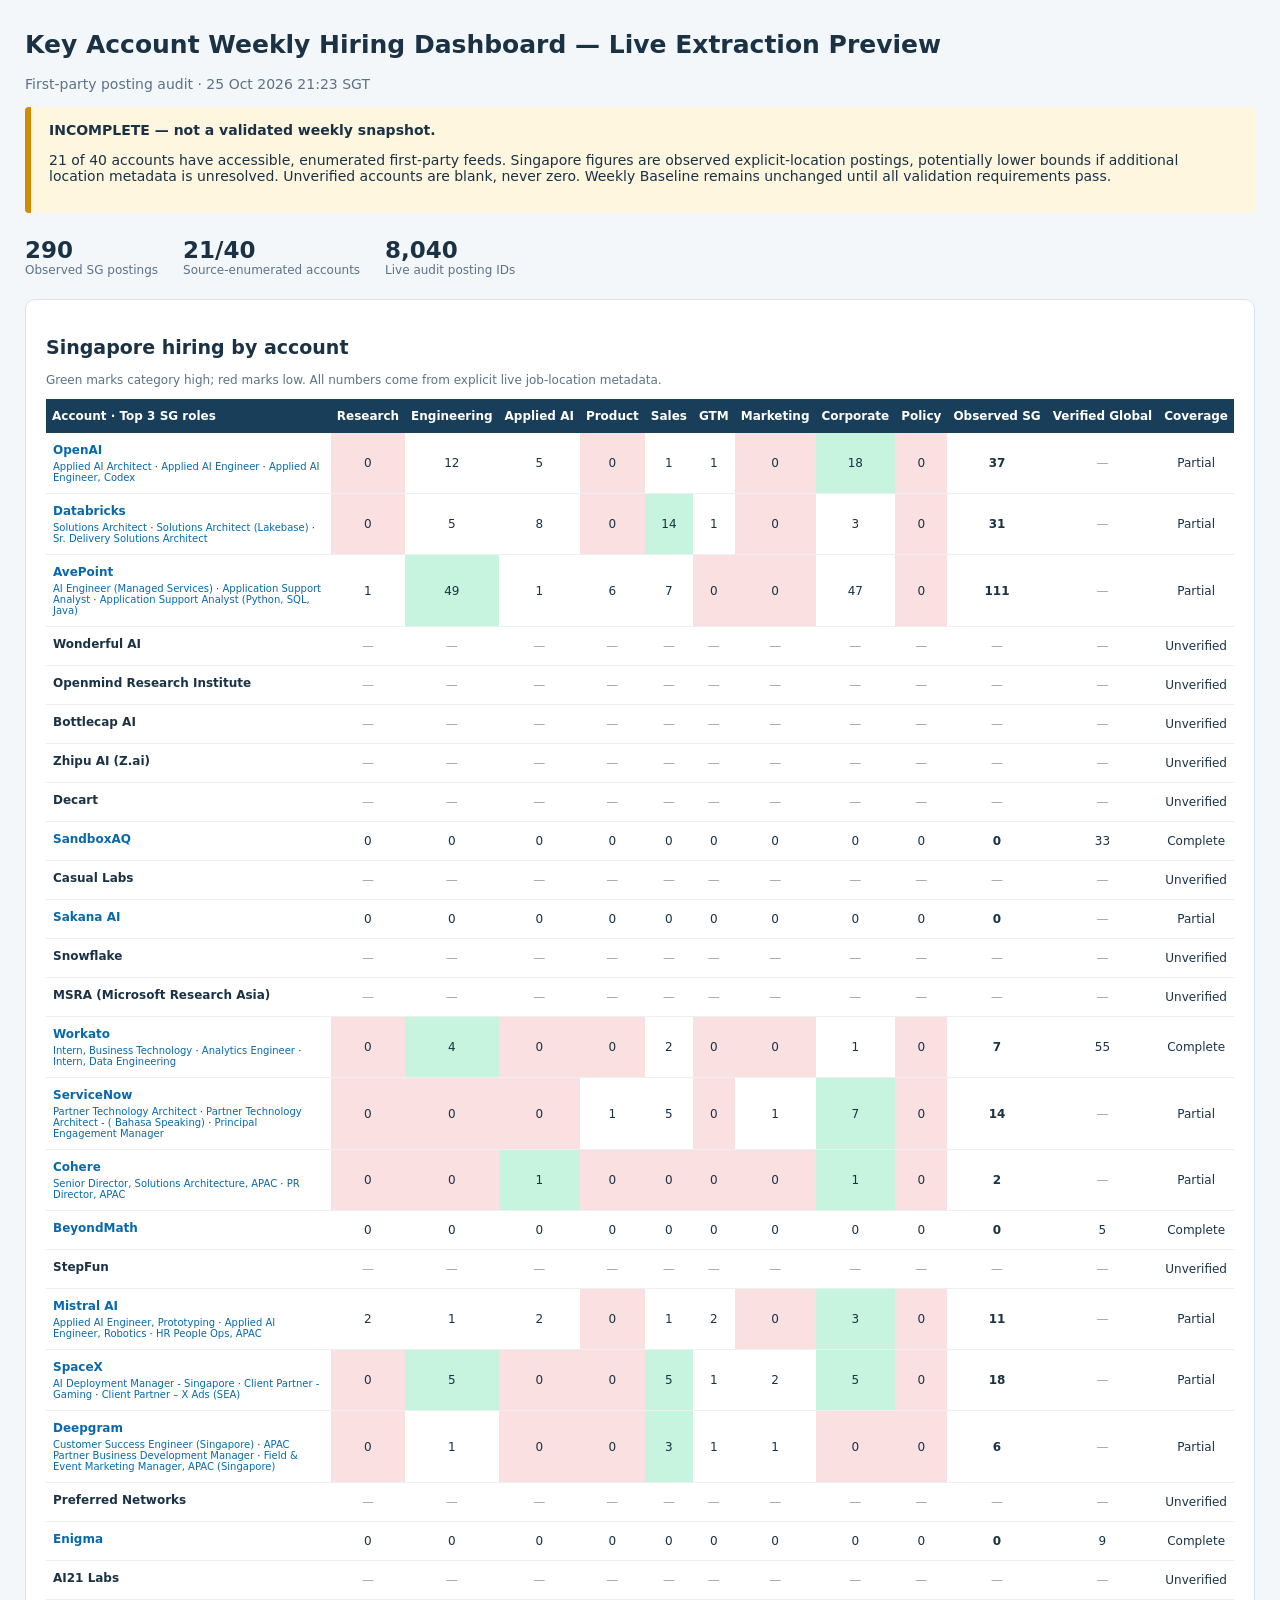
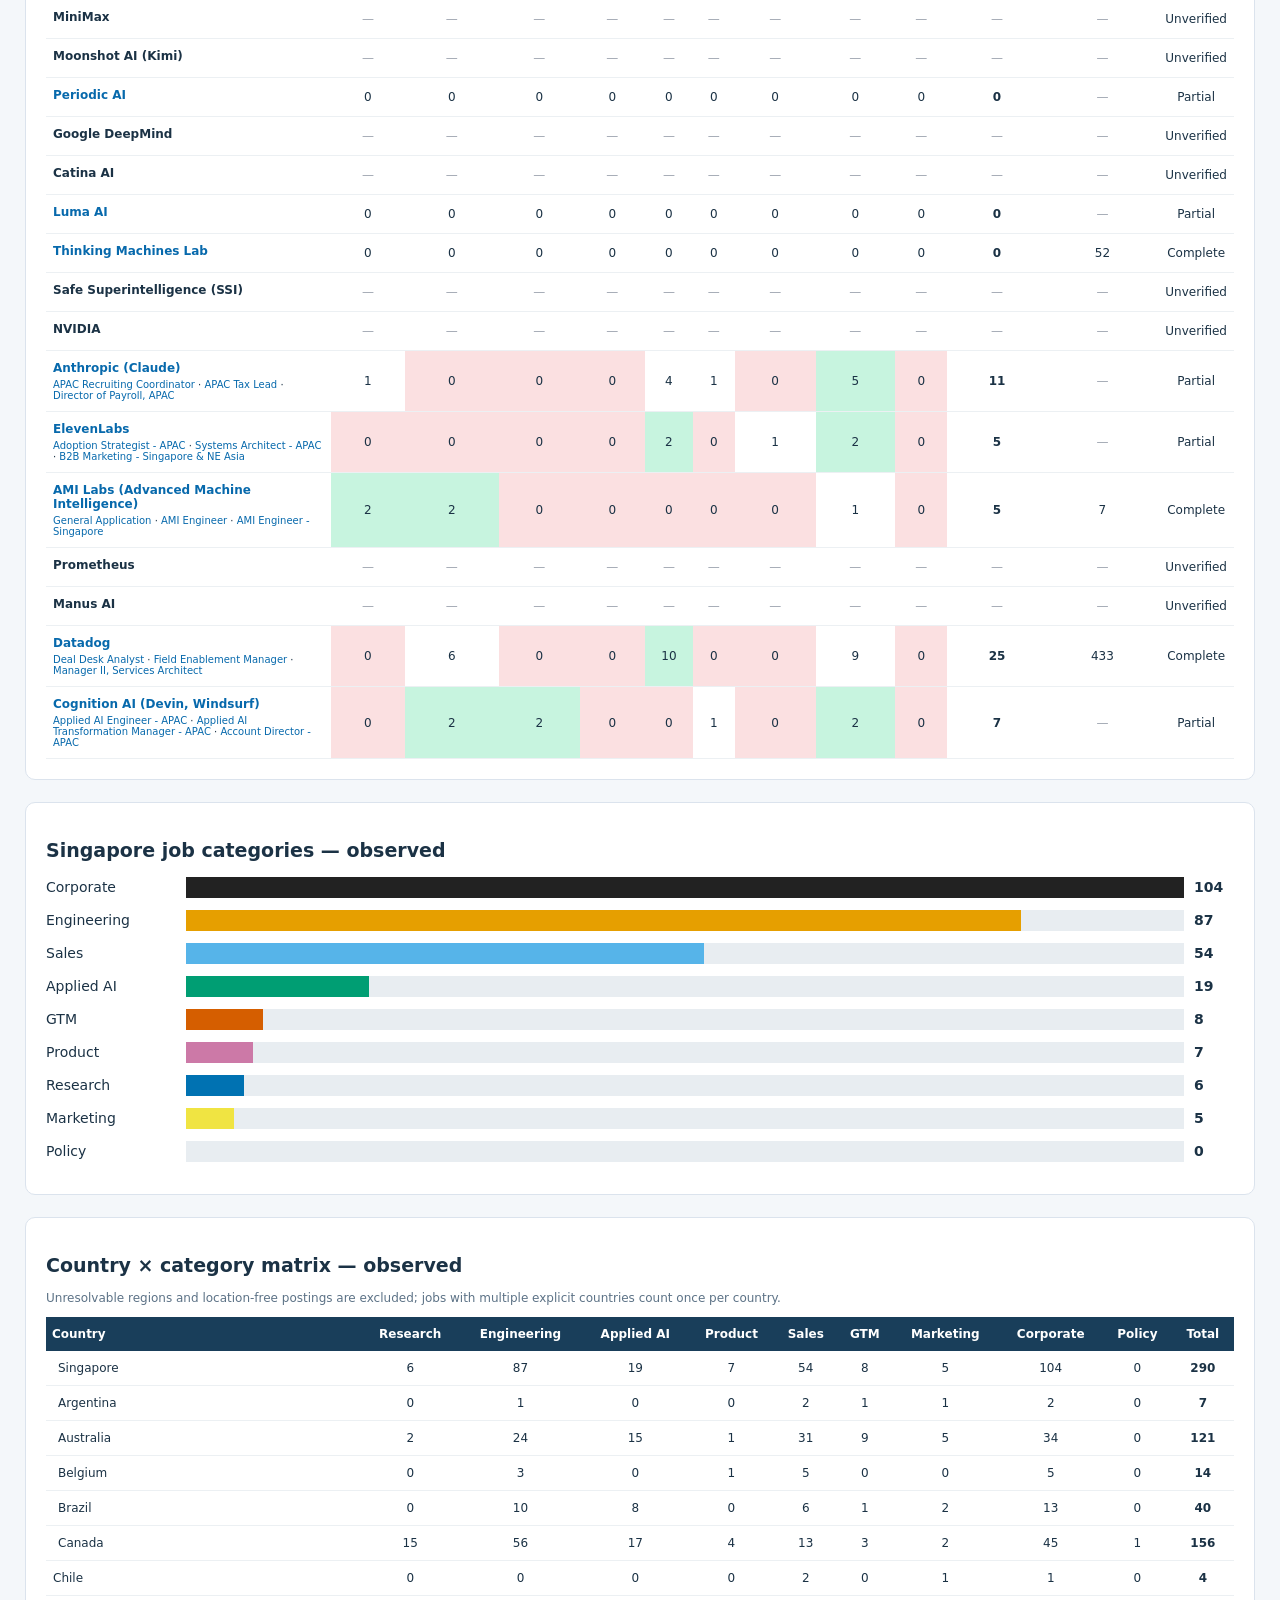
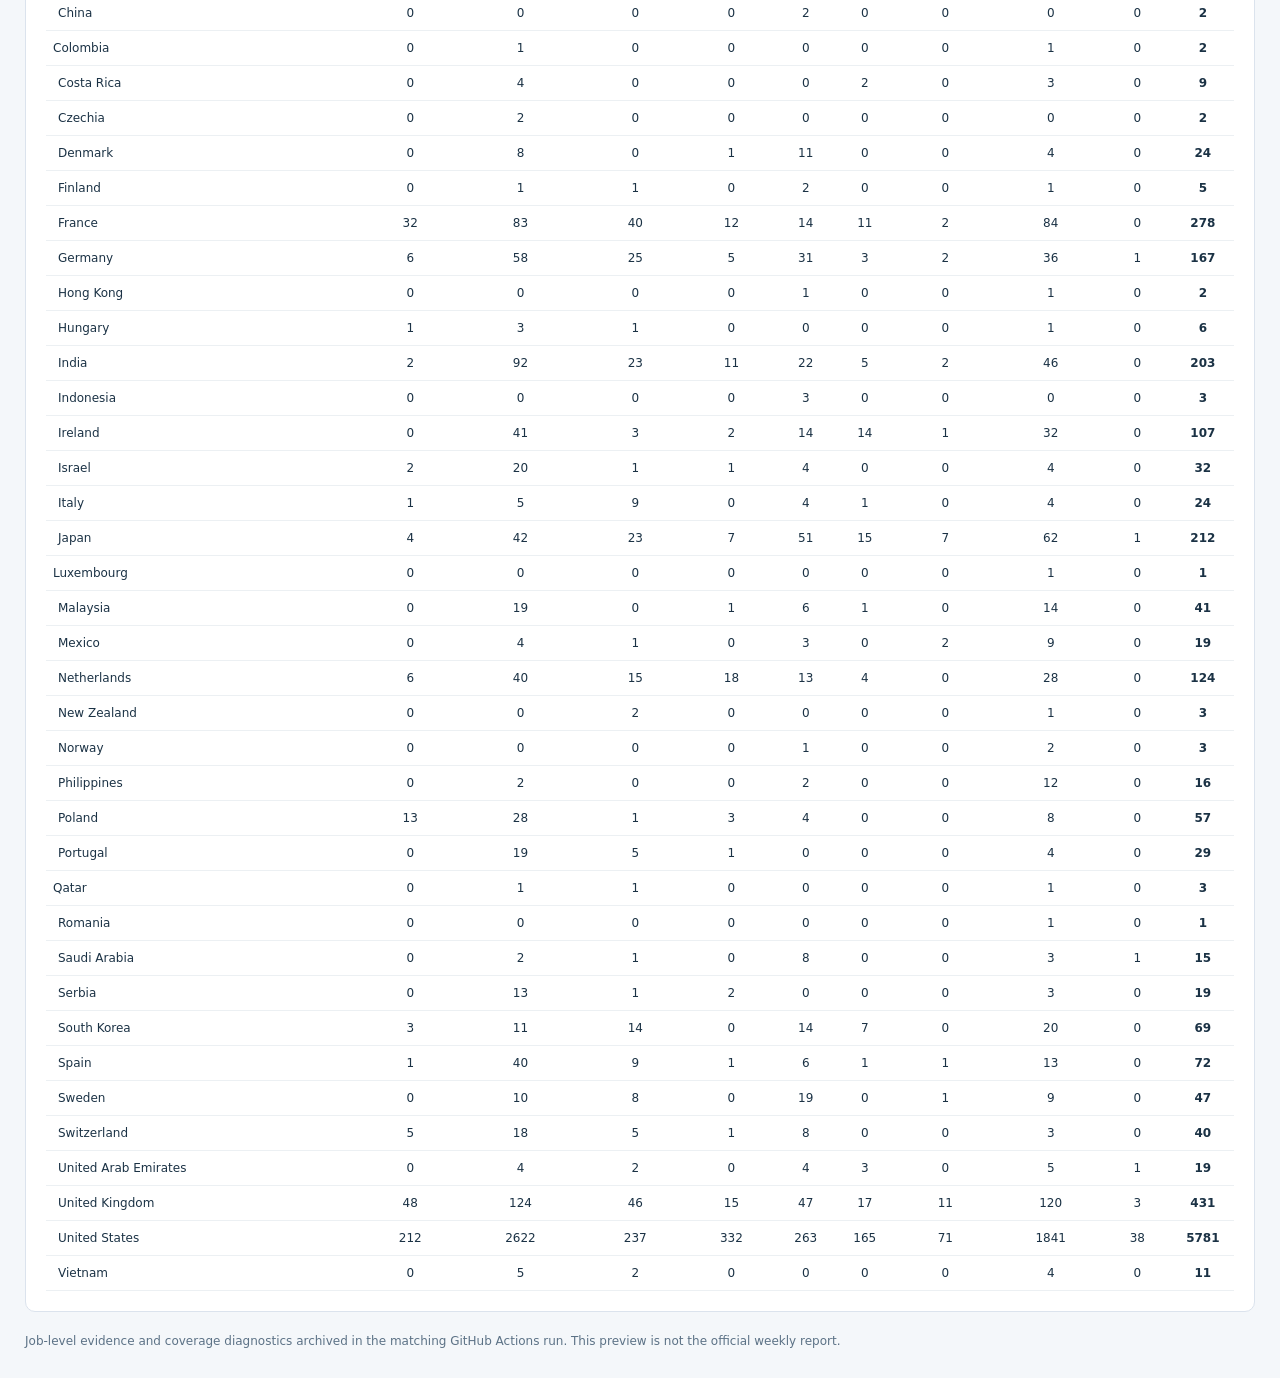
==== commit 1ccc192a: "Refresh incomplete hiring extraction preview" ====
--- a/weekly-hiring-preview/index.html
+++ b/weekly-hiring-preview/index.html
@@ -1 +1 @@
-<!DOCTYPE html><html lang="en"><head><meta charset="UTF-8"><meta name="viewport" content="width=device-width,initial-scale=1"><title>Weekly Hiring — Incomplete Live Preview</title><style>*{box-sizing:border-box}body{font:14px system-ui,Arial,sans-serif;background:#f4f7fa;color:#1b3245;margin:0}main{max-width:1600px;margin:30px auto;padding:0 25px}h1{font-size:25px}h2{font-size:19px}.banner{background:#fff6df;border-left:6px solid #d18b00;padding:15px 18px;margin:15px 0 24px;border-radius:4px}.card{background:#fff;border-radius:10px;padding:20px;margin:22px 0;border:1px solid #dbe3ed}.muted{color:#5c7286}a{color:#0769ac;text-decoration:none}a:hover{text-decoration:underline}.wrap{overflow:auto}table{min-width:1050px;width:100%;border-collapse:collapse;font-size:12px}th{background:#193e5a;color:#fff;padding:10px 6px;text-align:center;white-space:nowrap}th:first-child{text-align:left}td{padding:10px 7px;border-bottom:1px solid #ecf0f3;text-align:center}td.name{text-align:left;min-width:240px}.roles{font-size:10px;margin-top:4px}.high{background:#c7f4df}.low{background:#fbe0e1}.missing{color:#9ca3af}.bar{display:grid;grid-template-columns:130px 1fr 40px;align-items:center;gap:10px;margin:12px 0}.track{background:#e8edf1;height:21px}.flag{width:20px;vertical-align:middle;margin-right:5px}.meta{display:flex;gap:25px;flex-wrap:wrap}.stat{font-size:23px;font-weight:700}.small{font-size:12px}</style></head><body><main><h1>Key Account Weekly Hiring Dashboard — Live Extraction Preview</h1><div class="muted">First-party posting audit · 18 Oct 2026 21:19 SGT</div><div class="banner"><strong>INCOMPLETE — not a validated weekly snapshot.</strong><p>21 of 40 accounts have accessible, enumerated first-party feeds. Singapore figures are observed explicit-location postings, potentially lower bounds if additional location metadata is unresolved. Unverified accounts are blank, never zero. Weekly Baseline remains unchanged until all validation requirements pass.</p></div><div class="meta"><div><div class="stat">294</div><div class="small muted">Observed SG postings</div></div><div><div class="stat">21/40</div><div class="small muted">Source-enumerated accounts</div></div><div><div class="stat">7,970</div><div class="small muted">Live audit posting IDs</div></div></div><section class="card"><h2>Singapore hiring by account</h2><p class="small muted">Green marks category high; red marks low. All numbers come from explicit live job-location metadata.</p><div class="wrap"><table><thead><tr><th>Account · Top 3 SG roles</th><th>Research</th><th>Engineering</th><th>Applied AI</th><th>Product</th><th>Sales</th><th>GTM</th><th>Marketing</th><th>Corporate</th><th>Policy</th><th>Observed SG</th><th>Verified Global</th><th>Coverage</th></tr></thead><tbody><tr><td class="name"><b><a href="https://jobs.ashbyhq.com/openai" target="_blank" rel="noopener noreferrer">OpenAI</a></b><div class="roles"><a href="https://jobs.ashbyhq.com/openai/b8fbe6d1-6363-4366-8484-de32cf4d1410" target="_blank" rel="noopener noreferrer">Applied AI Architect</a> · <a href="https://jobs.ashbyhq.com/openai/8acfba11-707e-4d8e-a860-88643fae24ba" target="_blank" rel="noopener noreferrer">Applied AI Engineer</a> · <a href="https://jobs.ashbyhq.com/openai/02ec1893-17df-420c-8d19-48eca8edd884" target="_blank" rel="noopener noreferrer">Applied AI Engineer, Codex</a></div></td><td class="low">0</td><td class="">13</td><td class="">4</td><td class="low">0</td><td class="">1</td><td class="">1</td><td class="low">0</td><td class="high">19</td><td class="low">0</td><td><b>38</b></td><td class="missing">—</td><td>Partial</td></tr><tr><td class="name"><b><a href="https://boards.greenhouse.io/databricks" target="_blank" rel="noopener noreferrer">Databricks</a></b><div class="roles"><a href="https://databricks.com/company/careers/open-positions/job?gh_jid=8783421002" target="_blank" rel="noopener noreferrer">Solutions Architect</a> · <a href="https://databricks.com/company/careers/open-positions/job?gh_jid=8567985002" target="_blank" rel="noopener noreferrer">Solutions Architect (Lakebase)</a> · <a href="https://databricks.com/company/careers/open-positions/job?gh_jid=8849858002" target="_blank" rel="noopener noreferrer">Sr. Delivery Solutions Architect</a></div></td><td class="low">0</td><td class="">5</td><td class="">8</td><td class="low">0</td><td class="high">13</td><td class="">1</td><td class="low">0</td><td class="">4</td><td class="low">0</td><td><b>31</b></td><td class="missing">—</td><td>Partial</td></tr><tr><td class="name"><b><a href="https://boards.greenhouse.io/avepoint" target="_blank" rel="noopener noreferrer">AvePoint</a></b><div class="roles"><a href="https://www.avepoint.com/careers/job-detail?gh_jid=8029829" target="_blank" rel="noopener noreferrer">AI Engineer (Managed Services)</a> · <a href="https://www.avepoint.com/careers/job-detail?gh_jid=7765557" target="_blank" rel="noopener noreferrer">Application Support Analyst</a> · <a href="https://www.avepoint.com/careers/job-detail?gh_jid=7809999" target="_blank" rel="noopener noreferrer">Application Support Analyst (Python, SQL, Java)</a></div></td><td class="">1</td><td class="high">48</td><td class="">1</td><td class="">6</td><td class="">7</td><td class="low">0</td><td class="low">0</td><td class="">46</td><td class="low">0</td><td><b>109</b></td><td class="missing">—</td><td>Partial</td></tr><tr><td class="name"><b>Wonderful AI</b><div class="roles"></div></td><td class="missing">—</td><td class="missing">—</td><td class="missing">—</td><td class="missing">—</td><td class="missing">—</td><td class="missing">—</td><td class="missing">—</td><td class="missing">—</td><td class="missing">—</td><td class="missing">—</td><td class="missing">—</td><td>Unverified</td></tr><tr><td class="name"><b>Openmind Research Institute</b><div class="roles"></div></td><td class="missing">—</td><td class="missing">—</td><td class="missing">—</td><td class="missing">—</td><td class="missing">—</td><td class="missing">—</td><td class="missing">—</td><td class="missing">—</td><td class="missing">—</td><td class="missing">—</td><td class="missing">—</td><td>Unverified</td></tr><tr><td class="name"><b>Bottlecap AI</b><div class="roles"></div></td><td class="missing">—</td><td class="missing">—</td><td class="missing">—</td><td class="missing">—</td><td class="missing">—</td><td class="missing">—</td><td class="missing">—</td><td class="missing">—</td><td class="missing">—</td><td class="missing">—</td><td class="missing">—</td><td>Unverified</td></tr><tr><td class="name"><b>Zhipu AI (Z.ai)</b><div class="roles"></div></td><td class="missing">—</td><td class="missing">—</td><td class="missing">—</td><td class="missing">—</td><td class="missing">—</td><td class="missing">—</td><td class="missing">—</td><td class="missing">—</td><td class="missing">—</td><td class="missing">—</td><td class="missing">—</td><td>Unverified</td></tr><tr><td class="name"><b>Decart</b><div class="roles"></div></td><td class="missing">—</td><td class="missing">—</td><td class="missing">—</td><td class="missing">—</td><td class="missing">—</td><td class="missing">—</td><td class="missing">—</td><td class="missing">—</td><td class="missing">—</td><td class="missing">—</td><td class="missing">—</td><td>Unverified</td></tr><tr><td class="name"><b><a href="https://jobs.ashbyhq.com/sandboxaq" target="_blank" rel="noopener noreferrer">SandboxAQ</a></b><div class="roles"></div></td><td class="">0</td><td class="">0</td><td class="">0</td><td class="">0</td><td class="">0</td><td class="">0</td><td class="">0</td><td class="">0</td><td class="">0</td><td><b>0</b></td><td>28</td><td>Complete</td></tr><tr><td class="name"><b>Casual Labs</b><div class="roles"></div></td><td class="missing">—</td><td class="missing">—</td><td class="missing">—</td><td class="missing">—</td><td class="missing">—</td><td class="missing">—</td><td class="missing">—</td><td class="missing">—</td><td class="missing">—</td><td class="missing">—</td><td class="missing">—</td><td>Unverified</td></tr><tr><td class="name"><b><a href="https://sakana.ai/careers/" target="_blank" rel="noopener noreferrer">Sakana AI</a></b><div class="roles"></div></td><td class="">0</td><td class="">0</td><td class="">0</td><td class="">0</td><td class="">0</td><td class="">0</td><td class="">0</td><td class="">0</td><td class="">0</td><td><b>0</b></td><td class="missing">—</td><td>Partial</td></tr><tr><td class="name"><b>Snowflake</b><div class="roles"></div></td><td class="missing">—</td><td class="missing">—</td><td class="missing">—</td><td class="missing">—</td><td class="missing">—</td><td class="missing">—</td><td class="missing">—</td><td class="missing">—</td><td class="missing">—</td><td class="missing">—</td><td class="missing">—</td><td>Unverified</td></tr><tr><td class="name"><b>MSRA (Microsoft Research Asia)</b><div class="roles"></div></td><td class="missing">—</td><td class="missing">—</td><td class="missing">—</td><td class="missing">—</td><td class="missing">—</td><td class="missing">—</td><td class="missing">—</td><td class="missing">—</td><td class="missing">—</td><td class="missing">—</td><td class="missing">—</td><td>Unverified</td></tr><tr><td class="name"><b><a href="https://boards.greenhouse.io/workato" target="_blank" rel="noopener noreferrer">Workato</a></b><div class="roles"><a href="https://www.workato.com/careers?gh_jid=8644024002#open-roles" target="_blank" rel="noopener noreferrer">Intern, Business Technology</a> · <a href="https://www.workato.com/careers?gh_jid=8870119002#open-roles" target="_blank" rel="noopener noreferrer">Analytics Engineer</a> · <a href="https://www.workato.com/careers?gh_jid=8731177002#open-roles" target="_blank" rel="noopener noreferrer">Intern, Data Engineering</a></div></td><td class="">1</td><td class="high">4</td><td class="low">0</td><td class="low">0</td><td class="">2</td><td class="low">0</td><td class="low">0</td><td class="">1</td><td class="low">0</td><td><b>8</b></td><td>63</td><td>Complete</td></tr><tr><td class="name"><b><a href="https://careers.smartrecruiters.com/ServiceNow" target="_blank" rel="noopener noreferrer">ServiceNow</a></b><div class="roles"><a href="https://api.smartrecruiters.com/v1/companies/ServiceNow/postings/744000153870781" target="_blank" rel="noopener noreferrer">APAC Service Delivery Manager</a> · <a href="https://api.smartrecruiters.com/v1/companies/ServiceNow/postings/744000144601789" target="_blank" rel="noopener noreferrer">Partner Manager, Singapore </a> · <a href="https://api.smartrecruiters.com/v1/companies/ServiceNow/postings/744000150599979" target="_blank" rel="noopener noreferrer">Partner Technology Architect</a></div></td><td class="low">0</td><td class="low">0</td><td class="low">0</td><td class="">1</td><td class="">6</td><td class="">1</td><td class="">1</td><td class="high">9</td><td class="low">0</td><td><b>18</b></td><td class="missing">—</td><td>Partial</td></tr><tr><td class="name"><b><a href="https://jobs.ashbyhq.com/cohere" target="_blank" rel="noopener noreferrer">Cohere</a></b><div class="roles"><a href="https://jobs.ashbyhq.com/cohere/14a286d9-e415-4198-8d3b-8e0a7882a5b6" target="_blank" rel="noopener noreferrer">Senior Director, Solutions Architecture, APAC</a> · <a href="https://jobs.ashbyhq.com/cohere/fee0951d-8f8a-41ad-a7d5-4b0083bbe777" target="_blank" rel="noopener noreferrer">PR Director, APAC</a> · <a href="https://jobs.ashbyhq.com/cohere/e88931c0-d3fa-4e81-accc-45db823ea616" target="_blank" rel="noopener noreferrer">Forward Deployed Engineer, Infrastructure Specialist (Singapore)</a></div></td><td class="low">0</td><td class="high">1</td><td class="high">1</td><td class="low">0</td><td class="low">0</td><td class="low">0</td><td class="low">0</td><td class="high">1</td><td class="low">0</td><td><b>3</b></td><td class="missing">—</td><td>Partial</td></tr><tr><td class="name"><b><a href="https://jobs.ashbyhq.com/beyondmath" target="_blank" rel="noopener noreferrer">BeyondMath</a></b><div class="roles"></div></td><td class="">0</td><td class="">0</td><td class="">0</td><td class="">0</td><td class="">0</td><td class="">0</td><td class="">0</td><td class="">0</td><td class="">0</td><td><b>0</b></td><td>5</td><td>Complete</td></tr><tr><td class="name"><b>StepFun</b><div class="roles"></div></td><td class="missing">—</td><td class="missing">—</td><td class="missing">—</td><td class="missing">—</td><td class="missing">—</td><td class="missing">—</td><td class="missing">—</td><td class="missing">—</td><td class="missing">—</td><td class="missing">—</td><td class="missing">—</td><td>Unverified</td></tr><tr><td class="name"><b><a href="https://jobs.ashbyhq.com/mistral.ai" target="_blank" rel="noopener noreferrer">Mistral AI</a></b><div class="roles"><a href="https://jobs.ashbyhq.com/mistral.ai/52e1cc10-dfe0-4361-81c1-227f70f61e20" target="_blank" rel="noopener noreferrer">Applied AI Engineer, Prototyping</a> · <a href="https://jobs.ashbyhq.com/mistral.ai/d5b3861e-d8ff-4b8f-b0a1-3b8582a1c7b4" target="_blank" rel="noopener noreferrer">Applied AI Engineer, Robotics</a> · <a href="https://jobs.ashbyhq.com/mistral.ai/c6bf09ac-2cfa-4834-8c56-be4deb044f4e" target="_blank" rel="noopener noreferrer">HR People Ops, APAC</a></div></td><td class="">2</td><td class="">1</td><td class="">2</td><td class="low">0</td><td class="">1</td><td class="">1</td><td class="low">0</td><td class="high">3</td><td class="low">0</td><td><b>10</b></td><td>217</td><td>Complete</td></tr><tr><td class="name"><b><a href="https://boards.greenhouse.io/spacex" target="_blank" rel="noopener noreferrer">SpaceX</a></b><div class="roles"><a href="https://jobs.ashbyhq.com/cursor/e3ccb495-a8a3-4ff0-a27b-262188abb9df" target="_blank" rel="noopener noreferrer">AI Deployment Manager - Singapore</a> · <a href="https://jobs.ashbyhq.com/cursor/64606b00-0273-4f74-966b-19f3ea01c469" target="_blank" rel="noopener noreferrer">Deal Desk Manager, APJ</a> · <a href="https://jobs.ashbyhq.com/cursor/f2cf204b-f469-4997-9508-f218c5869706" target="_blank" rel="noopener noreferrer">Forward Deployed Strategist</a></div></td><td class="low">0</td><td class="high">5</td><td class="low">0</td><td class="low">0</td><td class="high">5</td><td class="">1</td><td class="">3</td><td class="">4</td><td class="low">0</td><td><b>18</b></td><td class="missing">—</td><td>Partial</td></tr><tr><td class="name"><b><a href="https://jobs.ashbyhq.com/deepgram" target="_blank" rel="noopener noreferrer">Deepgram</a></b><div class="roles"><a href="https://jobs.ashbyhq.com/deepgram/4cc235e0-f195-4f44-84f3-c30e07c4a388" target="_blank" rel="noopener noreferrer">Customer Success Engineer (Singapore)</a> · <a href="https://jobs.ashbyhq.com/deepgram/aafbab17-4caa-4b87-811c-21acfc566cf4" target="_blank" rel="noopener noreferrer">APAC Partner Business Development Manager</a> · <a href="https://jobs.ashbyhq.com/deepgram/6c2a6918-b04c-4407-b87c-46090c114bb0" target="_blank" rel="noopener noreferrer">Field &amp; Event Marketing Manager, APAC (Singapore)</a></div></td><td class="low">0</td><td class="">1</td><td class="low">0</td><td class="low">0</td><td class="high">3</td><td class="">1</td><td class="">1</td><td class="low">0</td><td class="low">0</td><td><b>6</b></td><td class="missing">—</td><td>Partial</td></tr><tr><td class="name"><b>Preferred Networks</b><div class="roles"></div></td><td class="missing">—</td><td class="missing">—</td><td class="missing">—</td><td class="missing">—</td><td class="missing">—</td><td class="missing">—</td><td class="missing">—</td><td class="missing">—</td><td class="missing">—</td><td class="missing">—</td><td class="missing">—</td><td>Unverified</td></tr><tr><td class="name"><b><a href="https://boards.greenhouse.io/enigmaio" target="_blank" rel="noopener noreferrer">Enigma</a></b><div class="roles"></div></td><td class="">0</td><td class="">0</td><td class="">0</td><td class="">0</td><td class="">0</td><td class="">0</td><td class="">0</td><td class="">0</td><td class="">0</td><td><b>0</b></td><td>9</td><td>Complete</td></tr><tr><td class="name"><b>AI21 Labs</b><div class="roles"></div></td><td class="missing">—</td><td class="missing">—</td><td class="missing">—</td><td class="missing">—</td><td class="missing">—</td><td class="missing">—</td><td class="missing">—</td><td class="missing">—</td><td class="missing">—</td><td class="missing">—</td><td class="missing">—</td><td>Unverified</td></tr><tr><td class="name"><b>MiniMax</b><div class="roles"></div></td><td class="missing">—</td><td class="missing">—</td><td class="missing">—</td><td class="missing">—</td><td class="missing">—</td><td class="missing">—</td><td class="missing">—</td><td class="missing">—</td><td class="missing">—</td><td class="missing">—</td><td class="missing">—</td><td>Unverified</td></tr><tr><td class="name"><b>Moonshot AI (Kimi)</b><div class="roles"></div></td><td class="missing">—</td><td class="missing">—</td><td class="missing">—</td><td class="missing">—</td><td class="missing">—</td><td class="missing">—</td><td class="missing">—</td><td class="missing">—</td><td class="missing">—</td><td class="missing">—</td><td class="missing">—</td><td>Unverified</td></tr><tr><td class="name"><b><a href="https://jobs.ashbyhq.com/periodic-labs" target="_blank" rel="noopener noreferrer">Periodic AI</a></b><div class="roles"></div></td><td class="">0</td><td class="">0</td><td class="">0</td><td class="">0</td><td class="">0</td><td class="">0</td><td class="">0</td><td class="">0</td><td class="">0</td><td><b>0</b></td><td class="missing">—</td><td>Partial</td></tr><tr><td class="name"><b>Google DeepMind</b><div class="roles"></div></td><td class="missing">—</td><td class="missing">—</td><td class="missing">—</td><td class="missing">—</td><td class="missing">—</td><td class="missing">—</td><td class="missing">—</td><td class="missing">—</td><td class="missing">—</td><td class="missing">—</td><td class="missing">—</td><td>Unverified</td></tr><tr><td class="name"><b>Catina AI</b><div class="roles"></div></td><td class="missing">—</td><td class="missing">—</td><td class="missing">—</td><td class="missing">—</td><td class="missing">—</td><td class="missing">—</td><td class="missing">—</td><td class="missing">—</td><td class="missing">—</td><td class="missing">—</td><td class="missing">—</td><td>Unverified</td></tr><tr><td class="name"><b><a href="https://jobs.ashbyhq.com/lumaai" target="_blank" rel="noopener noreferrer">Luma AI</a></b><div class="roles"></div></td><td class="">0</td><td class="">0</td><td class="">0</td><td class="">0</td><td class="">0</td><td class="">0</td><td class="">0</td><td class="">0</td><td class="">0</td><td><b>0</b></td><td class="missing">—</td><td>Partial</td></tr><tr><td class="name"><b><a href="https://jobs.ashbyhq.com/thinkingmachines" target="_blank" rel="noopener noreferrer">Thinking Machines Lab</a></b><div class="roles"></div></td><td class="">0</td><td class="">0</td><td class="">0</td><td class="">0</td><td class="">0</td><td class="">0</td><td class="">0</td><td class="">0</td><td class="">0</td><td><b>0</b></td><td>53</td><td>Complete</td></tr><tr><td class="name"><b>Safe Superintelligence (SSI)</b><div class="roles"></div></td><td class="missing">—</td><td class="missing">—</td><td class="missing">—</td><td class="missing">—</td><td class="missing">—</td><td class="missing">—</td><td class="missing">—</td><td class="missing">—</td><td class="missing">—</td><td class="missing">—</td><td class="missing">—</td><td>Unverified</td></tr><tr><td class="name"><b>NVIDIA</b><div class="roles"></div></td><td class="missing">—</td><td class="missing">—</td><td class="missing">—</td><td class="missing">—</td><td class="missing">—</td><td class="missing">—</td><td class="missing">—</td><td class="missing">—</td><td class="missing">—</td><td class="missing">—</td><td class="missing">—</td><td>Unverified</td></tr><tr><td class="name"><b><a href="https://boards.greenhouse.io/anthropic" target="_blank" rel="noopener noreferrer">Anthropic (Claude)</a></b><div class="roles"><a href="https://job-boards.greenhouse.io/anthropic/jobs/5427309008" target="_blank" rel="noopener noreferrer">APAC Recruiting Coordinator</a> · <a href="https://job-boards.greenhouse.io/anthropic/jobs/5358148008" target="_blank" rel="noopener noreferrer">APAC Tax Lead</a> · <a href="https://job-boards.greenhouse.io/anthropic/jobs/5357955008" target="_blank" rel="noopener noreferrer">Director of Payroll, APAC</a></div></td><td class="">1</td><td class="low">0</td><td class="low">0</td><td class="low">0</td><td class="">3</td><td class="">1</td><td class="">1</td><td class="high">5</td><td class="low">0</td><td><b>11</b></td><td class="missing">—</td><td>Partial</td></tr><tr><td class="name"><b><a href="https://jobs.ashbyhq.com/elevenlabs" target="_blank" rel="noopener noreferrer">ElevenLabs</a></b><div class="roles"><a href="https://jobs.ashbyhq.com/elevenlabs/8d25dd85-5b50-4dfa-b410-273b1ddd437c" target="_blank" rel="noopener noreferrer">Adoption Strategist - APAC</a> · <a href="https://jobs.ashbyhq.com/elevenlabs/ff45aabd-0a5d-401f-9e89-2e13ac72034c" target="_blank" rel="noopener noreferrer">Executive Assistant - APAC</a> · <a href="https://jobs.ashbyhq.com/elevenlabs/90cc8a34-1707-4aef-b509-94f94389d149" target="_blank" rel="noopener noreferrer">Systems Architect - APAC </a></div></td><td class="low">0</td><td class="">2</td><td class="low">0</td><td class="low">0</td><td class="">2</td><td class="low">0</td><td class="low">0</td><td class="high">3</td><td class="low">0</td><td><b>7</b></td><td class="missing">—</td><td>Partial</td></tr><tr><td class="name"><b><a href="https://jobs.ashbyhq.com/ami" target="_blank" rel="noopener noreferrer">AMI Labs (Advanced Machine Intelligence)</a></b><div class="roles"><a href="https://jobs.ashbyhq.com/ami/34d3053f-381f-4350-9c9b-172e5d6a6b70" target="_blank" rel="noopener noreferrer">General Application</a> · <a href="https://jobs.ashbyhq.com/ami/df8b17c5-97e6-49e7-abb9-c21a39e4162a" target="_blank" rel="noopener noreferrer">AMI Engineer</a> · <a href="https://jobs.ashbyhq.com/ami/9f59ac61-f20b-4d33-9343-9603f693523f" target="_blank" rel="noopener noreferrer">AMI Engineer - Singapore</a></div></td><td class="high">2</td><td class="high">2</td><td class="low">0</td><td class="low">0</td><td class="low">0</td><td class="low">0</td><td class="low">0</td><td class="">1</td><td class="low">0</td><td><b>5</b></td><td>6</td><td>Complete</td></tr><tr><td class="name"><b>Prometheus</b><div class="roles"></div></td><td class="missing">—</td><td class="missing">—</td><td class="missing">—</td><td class="missing">—</td><td class="missing">—</td><td class="missing">—</td><td class="missing">—</td><td class="missing">—</td><td class="missing">—</td><td class="missing">—</td><td class="missing">—</td><td>Unverified</td></tr><tr><td class="name"><b>Manus AI</b><div class="roles"></div></td><td class="missing">—</td><td class="missing">—</td><td class="missing">—</td><td class="missing">—</td><td class="missing">—</td><td class="missing">—</td><td class="missing">—</td><td class="missing">—</td><td class="missing">—</td><td class="missing">—</td><td class="missing">—</td><td>Unverified</td></tr><tr><td class="name"><b><a href="https://boards.greenhouse.io/datadog" target="_blank" rel="noopener noreferrer">Datadog</a></b><div class="roles"><a href="https://careers.datadoghq.com/detail/7939294/?gh_jid=7939294" target="_blank" rel="noopener noreferrer">Manager II, Services Architect</a> · <a href="https://careers.datadoghq.com/detail/8226522/?gh_jid=8226522" target="_blank" rel="noopener noreferrer">Manager II, Technical Enablement Management</a> · <a href="https://careers.datadoghq.com/detail/8233540/?gh_jid=8233540" target="_blank" rel="noopener noreferrer">Manager II, Technical Enablement Management</a></div></td><td class="low">0</td><td class="">8</td><td class="low">0</td><td class="low">0</td><td class="high">9</td><td class="low">0</td><td class="low">0</td><td class="">6</td><td class="low">0</td><td><b>23</b></td><td>433</td><td>Complete</td></tr><tr><td class="name"><b><a href="https://jobs.ashbyhq.com/cognition" target="_blank" rel="noopener noreferrer">Cognition AI (Devin, Windsurf)</a></b><div class="roles"><a href="https://jobs.ashbyhq.com/cognition/12250aa8-c371-440c-8189-04872fd43eeb" target="_blank" rel="noopener noreferrer">Applied AI Engineer - APAC</a> · <a href="https://jobs.ashbyhq.com/cognition/be59ef70-1b34-4af5-a831-da964a6d3869" target="_blank" rel="noopener noreferrer">Applied AI Transformation Manager - APAC</a> · <a href="https://jobs.ashbyhq.com/cognition/99ac30db-26d9-4cae-8b50-5a509dfb10a9" target="_blank" rel="noopener noreferrer">Account Director - APAC</a></div></td><td class="low">0</td><td class="high">2</td><td class="high">2</td><td class="low">0</td><td class="low">0</td><td class="">1</td><td class="low">0</td><td class="high">2</td><td class="low">0</td><td><b>7</b></td><td class="missing">—</td><td>Partial</td></tr></tbody></table></div></section><section class="card"><h2>Singapore job categories — observed</h2><div class="bar"><span>Corporate</span><div class="track"><div style="height:100%;width:100.0%;background:#222222"></div></div><b>104</b></div><div class="bar"><span>Engineering</span><div class="track"><div style="height:100%;width:88.5%;background:#E69F00"></div></div><b>92</b></div><div class="bar"><span>Sales</span><div class="track"><div style="height:100%;width:50.0%;background:#56B4E9"></div></div><b>52</b></div><div class="bar"><span>Applied AI</span><div class="track"><div style="height:100%;width:17.3%;background:#009E73"></div></div><b>18</b></div><div class="bar"><span>GTM</span><div class="track"><div style="height:100%;width:7.7%;background:#D55E00"></div></div><b>8</b></div><div class="bar"><span>Research</span><div class="track"><div style="height:100%;width:6.7%;background:#0072B2"></div></div><b>7</b></div><div class="bar"><span>Product</span><div class="track"><div style="height:100%;width:6.7%;background:#CC79A7"></div></div><b>7</b></div><div class="bar"><span>Marketing</span><div class="track"><div style="height:100%;width:5.8%;background:#F0E442"></div></div><b>6</b></div><div class="bar"><span>Policy</span><div class="track"><div style="height:100%;width:0.0%;background:#5D7088"></div></div><b>0</b></div></section><section class="card"><h2>Country × category matrix — observed</h2><p class="small muted">Unresolvable regions and location-free postings are excluded; jobs with multiple explicit countries count once per country.</p><div class="wrap"><table><thead><tr><th>Country</th><th>Research</th><th>Engineering</th><th>Applied AI</th><th>Product</th><th>Sales</th><th>GTM</th><th>Marketing</th><th>Corporate</th><th>Policy</th><th>Total</th></tr></thead><tbody><tr><td class="name"><img loading="lazy" class="flag" alt="" src="https://flagcdn.com/w20/sg.png">Singapore</td><td>7</td><td>92</td><td>18</td><td>7</td><td>52</td><td>8</td><td>6</td><td>104</td><td>0</td><td><b>294</b></td></tr><tr><td class="name"><img loading="lazy" class="flag" alt="" src="https://flagcdn.com/w20/ar.png">Argentina</td><td>0</td><td>1</td><td>0</td><td>0</td><td>2</td><td>0</td><td>1</td><td>2</td><td>0</td><td><b>6</b></td></tr><tr><td class="name"><img loading="lazy" class="flag" alt="" src="https://flagcdn.com/w20/au.png">Australia</td><td>1</td><td>26</td><td>15</td><td>0</td><td>31</td><td>9</td><td>4</td><td>38</td><td>0</td><td><b>124</b></td></tr><tr><td class="name"><img loading="lazy" class="flag" alt="" src="https://flagcdn.com/w20/be.png">Belgium</td><td>0</td><td>3</td><td>0</td><td>1</td><td>5</td><td>0</td><td>0</td><td>6</td><td>0</td><td><b>15</b></td></tr><tr><td class="name"><img loading="lazy" class="flag" alt="" src="https://flagcdn.com/w20/br.png">Brazil</td><td>0</td><td>9</td><td>7</td><td>1</td><td>8</td><td>0</td><td>3</td><td>12</td><td>0</td><td><b>40</b></td></tr><tr><td class="name"><img loading="lazy" class="flag" alt="" src="https://flagcdn.com/w20/ca.png">Canada</td><td>16</td><td>53</td><td>15</td><td>5</td><td>13</td><td>3</td><td>2</td><td>40</td><td>1</td><td><b>148</b></td></tr><tr><td class="name">Chile</td><td>0</td><td>0</td><td>0</td><td>0</td><td>2</td><td>0</td><td>1</td><td>1</td><td>0</td><td><b>4</b></td></tr><tr><td class="name"><img loading="lazy" class="flag" alt="" src="https://flagcdn.com/w20/cn.png">China</td><td>0</td><td>0</td><td>0</td><td>0</td><td>2</td><td>0</td><td>0</td><td>0</td><td>0</td><td><b>2</b></td></tr><tr><td class="name">Colombia</td><td>0</td><td>1</td><td>0</td><td>0</td><td>0</td><td>0</td><td>0</td><td>1</td><td>0</td><td><b>2</b></td></tr><tr><td class="name"><img loading="lazy" class="flag" alt="" src="https://flagcdn.com/w20/cr.png">Costa Rica</td><td>0</td><td>4</td><td>0</td><td>0</td><td>0</td><td>2</td><td>0</td><td>3</td><td>0</td><td><b>9</b></td></tr><tr><td class="name"><img loading="lazy" class="flag" alt="" src="https://flagcdn.com/w20/cz.png">Czechia</td><td>0</td><td>2</td><td>0</td><td>0</td><td>0</td><td>0</td><td>0</td><td>0</td><td>0</td><td><b>2</b></td></tr><tr><td class="name"><img loading="lazy" class="flag" alt="" src="https://flagcdn.com/w20/dk.png">Denmark</td><td>0</td><td>9</td><td>0</td><td>1</td><td>13</td><td>0</td><td>0</td><td>4</td><td>0</td><td><b>27</b></td></tr><tr><td class="name"><img loading="lazy" class="flag" alt="" src="https://flagcdn.com/w20/fi.png">Finland</td><td>0</td><td>1</td><td>0</td><td>0</td><td>2</td><td>0</td><td>0</td><td>1</td><td>0</td><td><b>4</b></td></tr><tr><td class="name"><img loading="lazy" class="flag" alt="" src="https://flagcdn.com/w20/fr.png">France</td><td>28</td><td>79</td><td>36</td><td>14</td><td>12</td><td>10</td><td>2</td><td>83</td><td>0</td><td><b>264</b></td></tr><tr><td class="name"><img loading="lazy" class="flag" alt="" src="https://flagcdn.com/w20/de.png">Germany</td><td>6</td><td>58</td><td>25</td><td>6</td><td>28</td><td>3</td><td>2</td><td>34</td><td>1</td><td><b>163</b></td></tr><tr><td class="name"><img loading="lazy" class="flag" alt="" src="https://flagcdn.com/w20/hk.png">Hong Kong</td><td>0</td><td>0</td><td>0</td><td>0</td><td>1</td><td>0</td><td>0</td><td>1</td><td>0</td><td><b>2</b></td></tr><tr><td class="name"><img loading="lazy" class="flag" alt="" src="https://flagcdn.com/w20/hu.png">Hungary</td><td>0</td><td>2</td><td>0</td><td>0</td><td>0</td><td>0</td><td>0</td><td>1</td><td>0</td><td><b>3</b></td></tr><tr><td class="name"><img loading="lazy" class="flag" alt="" src="https://flagcdn.com/w20/in.png">India</td><td>2</td><td>100</td><td>24</td><td>8</td><td>17</td><td>4</td><td>3</td><td>48</td><td>0</td><td><b>206</b></td></tr><tr><td class="name"><img loading="lazy" class="flag" alt="" src="https://flagcdn.com/w20/id.png">Indonesia</td><td>0</td><td>2</td><td>0</td><td>0</td><td>3</td><td>0</td><td>0</td><td>0</td><td>0</td><td><b>5</b></td></tr><tr><td class="name"><img loading="lazy" class="flag" alt="" src="https://flagcdn.com/w20/ie.png">Ireland</td><td>0</td><td>44</td><td>1</td><td>2</td><td>15</td><td>11</td><td>1</td><td>26</td><td>0</td><td><b>100</b></td></tr><tr><td class="name"><img loading="lazy" class="flag" alt="" src="https://flagcdn.com/w20/il.png">Israel</td><td>2</td><td>19</td><td>1</td><td>1</td><td>3</td><td>0</td><td>0</td><td>3</td><td>0</td><td><b>29</b></td></tr><tr><td class="name"><img loading="lazy" class="flag" alt="" src="https://flagcdn.com/w20/it.png">Italy</td><td>0</td><td>5</td><td>7</td><td>0</td><td>4</td><td>1</td><td>0</td><td>3</td><td>0</td><td><b>20</b></td></tr><tr><td class="name"><img loading="lazy" class="flag" alt="" src="https://flagcdn.com/w20/jp.png">Japan</td><td>3</td><td>43</td><td>23</td><td>7</td><td>52</td><td>14</td><td>7</td><td>61</td><td>0</td><td><b>210</b></td></tr><tr><td class="name">Luxembourg</td><td>0</td><td>0</td><td>0</td><td>0</td><td>0</td><td>0</td><td>0</td><td>1</td><td>0</td><td><b>1</b></td></tr><tr><td class="name"><img loading="lazy" class="flag" alt="" src="https://flagcdn.com/w20/my.png">Malaysia</td><td>0</td><td>19</td><td>0</td><td>1</td><td>6</td><td>1</td><td>0</td><td>14</td><td>0</td><td><b>41</b></td></tr><tr><td class="name"><img loading="lazy" class="flag" alt="" src="https://flagcdn.com/w20/mx.png">Mexico</td><td>0</td><td>4</td><td>1</td><td>0</td><td>4</td><td>0</td><td>2</td><td>9</td><td>0</td><td><b>20</b></td></tr><tr><td class="name"><img loading="lazy" class="flag" alt="" src="https://flagcdn.com/w20/nl.png">Netherlands</td><td>6</td><td>42</td><td>15</td><td>17</td><td>14</td><td>3</td><td>0</td><td>22</td><td>0</td><td><b>119</b></td></tr><tr><td class="name"><img loading="lazy" class="flag" alt="" src="https://flagcdn.com/w20/nz.png">New Zealand</td><td>0</td><td>0</td><td>2</td><td>0</td><td>0</td><td>0</td><td>0</td><td>1</td><td>0</td><td><b>3</b></td></tr><tr><td class="name"><img loading="lazy" class="flag" alt="" src="https://flagcdn.com/w20/no.png">Norway</td><td>0</td><td>0</td><td>0</td><td>0</td><td>0</td><td>0</td><td>0</td><td>2</td><td>0</td><td><b>2</b></td></tr><tr><td class="name"><img loading="lazy" class="flag" alt="" src="https://flagcdn.com/w20/ph.png">Philippines</td><td>0</td><td>2</td><td>0</td><td>0</td><td>3</td><td>0</td><td>0</td><td>12</td><td>0</td><td><b>17</b></td></tr><tr><td class="name"><img loading="lazy" class="flag" alt="" src="https://flagcdn.com/w20/pl.png">Poland</td><td>12</td><td>28</td><td>2</td><td>3</td><td>4</td><td>0</td><td>0</td><td>9</td><td>0</td><td><b>58</b></td></tr><tr><td class="name"><img loading="lazy" class="flag" alt="" src="https://flagcdn.com/w20/pt.png">Portugal</td><td>0</td><td>23</td><td>5</td><td>1</td><td>0</td><td>0</td><td>0</td><td>4</td><td>0</td><td><b>33</b></td></tr><tr><td class="name">Qatar</td><td>0</td><td>1</td><td>1</td><td>0</td><td>0</td><td>0</td><td>0</td><td>1</td><td>0</td><td><b>3</b></td></tr><tr><td class="name"><img loading="lazy" class="flag" alt="" src="https://flagcdn.com/w20/ro.png">Romania</td><td>0</td><td>0</td><td>0</td><td>0</td><td>0</td><td>0</td><td>0</td><td>1</td><td>0</td><td><b>1</b></td></tr><tr><td class="name"><img loading="lazy" class="flag" alt="" src="https://flagcdn.com/w20/sa.png">Saudi Arabia</td><td>0</td><td>2</td><td>1</td><td>0</td><td>8</td><td>0</td><td>0</td><td>4</td><td>1</td><td><b>16</b></td></tr><tr><td class="name"><img loading="lazy" class="flag" alt="" src="https://flagcdn.com/w20/rs.png">Serbia</td><td>0</td><td>14</td><td>1</td><td>2</td><td>0</td><td>0</td><td>0</td><td>2</td><td>0</td><td><b>19</b></td></tr><tr><td class="name"><img loading="lazy" class="flag" alt="" src="https://flagcdn.com/w20/kr.png">South Korea</td><td>3</td><td>11</td><td>16</td><td>0</td><td>15</td><td>6</td><td>0</td><td>19</td><td>0</td><td><b>70</b></td></tr><tr><td class="name"><img loading="lazy" class="flag" alt="" src="https://flagcdn.com/w20/es.png">Spain</td><td>0</td><td>48</td><td>8</td><td>1</td><td>6</td><td>1</td><td>1</td><td>16</td><td>0</td><td><b>81</b></td></tr><tr><td class="name"><img loading="lazy" class="flag" alt="" src="https://flagcdn.com/w20/se.png">Sweden</td><td>0</td><td>10</td><td>7</td><td>0</td><td>16</td><td>0</td><td>1</td><td>11</td><td>0</td><td><b>45</b></td></tr><tr><td class="name"><img loading="lazy" class="flag" alt="" src="https://flagcdn.com/w20/ch.png">Switzerland</td><td>5</td><td>19</td><td>5</td><td>1</td><td>5</td><td>0</td><td>0</td><td>3</td><td>0</td><td><b>38</b></td></tr><tr><td class="name"><img loading="lazy" class="flag" alt="" src="https://flagcdn.com/w20/th.png">Thailand</td><td>0</td><td>0</td><td>0</td><td>0</td><td>1</td><td>0</td><td>0</td><td>0</td><td>0</td><td><b>1</b></td></tr><tr><td class="name"><img loading="lazy" class="flag" alt="" src="https://flagcdn.com/w20/ae.png">United Arab Emirates</td><td>0</td><td>5</td><td>3</td><td>0</td><td>4</td><td>3</td><td>0</td><td>4</td><td>1</td><td><b>20</b></td></tr><tr><td class="name"><img loading="lazy" class="flag" alt="" src="https://flagcdn.com/w20/gb.png">United Kingdom</td><td>44</td><td>130</td><td>45</td><td>16</td><td>46</td><td>16</td><td>10</td><td>116</td><td>1</td><td><b>424</b></td></tr><tr><td class="name"><img loading="lazy" class="flag" alt="" src="https://flagcdn.com/w20/us.png">United States</td><td>212</td><td>2592</td><td>231</td><td>333</td><td>258</td><td>174</td><td>75</td><td>1824</td><td>37</td><td><b>5736</b></td></tr><tr><td class="name"><img loading="lazy" class="flag" alt="" src="https://flagcdn.com/w20/vn.png">Vietnam</td><td>0</td><td>5</td><td>2</td><td>0</td><td>0</td><td>0</td><td>0</td><td>4</td><td>0</td><td><b>11</b></td></tr></tbody></table></div></section><p class="muted small">Job-level evidence and coverage diagnostics archived in the matching GitHub Actions run. This preview is not the official weekly report.</p></main></body></html>+<!DOCTYPE html><html lang="en"><head><meta charset="UTF-8"><meta name="viewport" content="width=device-width,initial-scale=1"><title>Weekly Hiring — Incomplete Live Preview</title><style>*{box-sizing:border-box}body{font:14px system-ui,Arial,sans-serif;background:#f4f7fa;color:#1b3245;margin:0}main{max-width:1600px;margin:30px auto;padding:0 25px}h1{font-size:25px}h2{font-size:19px}.banner{background:#fff6df;border-left:6px solid #d18b00;padding:15px 18px;margin:15px 0 24px;border-radius:4px}.card{background:#fff;border-radius:10px;padding:20px;margin:22px 0;border:1px solid #dbe3ed}.muted{color:#5c7286}a{color:#0769ac;text-decoration:none}a:hover{text-decoration:underline}.wrap{overflow:auto}table{min-width:1050px;width:100%;border-collapse:collapse;font-size:12px}th{background:#193e5a;color:#fff;padding:10px 6px;text-align:center;white-space:nowrap}th:first-child{text-align:left}td{padding:10px 7px;border-bottom:1px solid #ecf0f3;text-align:center}td.name{text-align:left;min-width:240px}.roles{font-size:10px;margin-top:4px}.high{background:#c7f4df}.low{background:#fbe0e1}.missing{color:#9ca3af}.bar{display:grid;grid-template-columns:130px 1fr 40px;align-items:center;gap:10px;margin:12px 0}.track{background:#e8edf1;height:21px}.flag{width:20px;vertical-align:middle;margin-right:5px}.meta{display:flex;gap:25px;flex-wrap:wrap}.stat{font-size:23px;font-weight:700}.small{font-size:12px}</style></head><body><main><h1>Key Account Weekly Hiring Dashboard — Live Extraction Preview</h1><div class="muted">First-party posting audit · 25 Oct 2026 21:23 SGT</div><div class="banner"><strong>INCOMPLETE — not a validated weekly snapshot.</strong><p>21 of 40 accounts have accessible, enumerated first-party feeds. Singapore figures are observed explicit-location postings, potentially lower bounds if additional location metadata is unresolved. Unverified accounts are blank, never zero. Weekly Baseline remains unchanged until all validation requirements pass.</p></div><div class="meta"><div><div class="stat">290</div><div class="small muted">Observed SG postings</div></div><div><div class="stat">21/40</div><div class="small muted">Source-enumerated accounts</div></div><div><div class="stat">8,040</div><div class="small muted">Live audit posting IDs</div></div></div><section class="card"><h2>Singapore hiring by account</h2><p class="small muted">Green marks category high; red marks low. All numbers come from explicit live job-location metadata.</p><div class="wrap"><table><thead><tr><th>Account · Top 3 SG roles</th><th>Research</th><th>Engineering</th><th>Applied AI</th><th>Product</th><th>Sales</th><th>GTM</th><th>Marketing</th><th>Corporate</th><th>Policy</th><th>Observed SG</th><th>Verified Global</th><th>Coverage</th></tr></thead><tbody><tr><td class="name"><b><a href="https://jobs.ashbyhq.com/openai" target="_blank" rel="noopener noreferrer">OpenAI</a></b><div class="roles"><a href="https://jobs.ashbyhq.com/openai/b8fbe6d1-6363-4366-8484-de32cf4d1410" target="_blank" rel="noopener noreferrer">Applied AI Architect</a> · <a href="https://jobs.ashbyhq.com/openai/8acfba11-707e-4d8e-a860-88643fae24ba" target="_blank" rel="noopener noreferrer">Applied AI Engineer</a> · <a href="https://jobs.ashbyhq.com/openai/02ec1893-17df-420c-8d19-48eca8edd884" target="_blank" rel="noopener noreferrer">Applied AI Engineer, Codex</a></div></td><td class="low">0</td><td class="">12</td><td class="">5</td><td class="low">0</td><td class="">1</td><td class="">1</td><td class="low">0</td><td class="high">18</td><td class="low">0</td><td><b>37</b></td><td class="missing">—</td><td>Partial</td></tr><tr><td class="name"><b><a href="https://boards.greenhouse.io/databricks" target="_blank" rel="noopener noreferrer">Databricks</a></b><div class="roles"><a href="https://databricks.com/company/careers/open-positions/job?gh_jid=8783421002" target="_blank" rel="noopener noreferrer">Solutions Architect</a> · <a href="https://databricks.com/company/careers/open-positions/job?gh_jid=8567985002" target="_blank" rel="noopener noreferrer">Solutions Architect (Lakebase)</a> · <a href="https://databricks.com/company/careers/open-positions/job?gh_jid=8849858002" target="_blank" rel="noopener noreferrer">Sr. Delivery Solutions Architect</a></div></td><td class="low">0</td><td class="">5</td><td class="">8</td><td class="low">0</td><td class="high">14</td><td class="">1</td><td class="low">0</td><td class="">3</td><td class="low">0</td><td><b>31</b></td><td class="missing">—</td><td>Partial</td></tr><tr><td class="name"><b><a href="https://boards.greenhouse.io/avepoint" target="_blank" rel="noopener noreferrer">AvePoint</a></b><div class="roles"><a href="https://www.avepoint.com/careers/job-detail?gh_jid=8029829" target="_blank" rel="noopener noreferrer">AI Engineer (Managed Services)</a> · <a href="https://www.avepoint.com/careers/job-detail?gh_jid=7765557" target="_blank" rel="noopener noreferrer">Application Support Analyst</a> · <a href="https://www.avepoint.com/careers/job-detail?gh_jid=7809999" target="_blank" rel="noopener noreferrer">Application Support Analyst (Python, SQL, Java)</a></div></td><td class="">1</td><td class="high">49</td><td class="">1</td><td class="">6</td><td class="">7</td><td class="low">0</td><td class="low">0</td><td class="">47</td><td class="low">0</td><td><b>111</b></td><td class="missing">—</td><td>Partial</td></tr><tr><td class="name"><b>Wonderful AI</b><div class="roles"></div></td><td class="missing">—</td><td class="missing">—</td><td class="missing">—</td><td class="missing">—</td><td class="missing">—</td><td class="missing">—</td><td class="missing">—</td><td class="missing">—</td><td class="missing">—</td><td class="missing">—</td><td class="missing">—</td><td>Unverified</td></tr><tr><td class="name"><b>Openmind Research Institute</b><div class="roles"></div></td><td class="missing">—</td><td class="missing">—</td><td class="missing">—</td><td class="missing">—</td><td class="missing">—</td><td class="missing">—</td><td class="missing">—</td><td class="missing">—</td><td class="missing">—</td><td class="missing">—</td><td class="missing">—</td><td>Unverified</td></tr><tr><td class="name"><b>Bottlecap AI</b><div class="roles"></div></td><td class="missing">—</td><td class="missing">—</td><td class="missing">—</td><td class="missing">—</td><td class="missing">—</td><td class="missing">—</td><td class="missing">—</td><td class="missing">—</td><td class="missing">—</td><td class="missing">—</td><td class="missing">—</td><td>Unverified</td></tr><tr><td class="name"><b>Zhipu AI (Z.ai)</b><div class="roles"></div></td><td class="missing">—</td><td class="missing">—</td><td class="missing">—</td><td class="missing">—</td><td class="missing">—</td><td class="missing">—</td><td class="missing">—</td><td class="missing">—</td><td class="missing">—</td><td class="missing">—</td><td class="missing">—</td><td>Unverified</td></tr><tr><td class="name"><b>Decart</b><div class="roles"></div></td><td class="missing">—</td><td class="missing">—</td><td class="missing">—</td><td class="missing">—</td><td class="missing">—</td><td class="missing">—</td><td class="missing">—</td><td class="missing">—</td><td class="missing">—</td><td class="missing">—</td><td class="missing">—</td><td>Unverified</td></tr><tr><td class="name"><b><a href="https://jobs.ashbyhq.com/sandboxaq" target="_blank" rel="noopener noreferrer">SandboxAQ</a></b><div class="roles"></div></td><td class="">0</td><td class="">0</td><td class="">0</td><td class="">0</td><td class="">0</td><td class="">0</td><td class="">0</td><td class="">0</td><td class="">0</td><td><b>0</b></td><td>33</td><td>Complete</td></tr><tr><td class="name"><b>Casual Labs</b><div class="roles"></div></td><td class="missing">—</td><td class="missing">—</td><td class="missing">—</td><td class="missing">—</td><td class="missing">—</td><td class="missing">—</td><td class="missing">—</td><td class="missing">—</td><td class="missing">—</td><td class="missing">—</td><td class="missing">—</td><td>Unverified</td></tr><tr><td class="name"><b><a href="https://sakana.ai/careers/" target="_blank" rel="noopener noreferrer">Sakana AI</a></b><div class="roles"></div></td><td class="">0</td><td class="">0</td><td class="">0</td><td class="">0</td><td class="">0</td><td class="">0</td><td class="">0</td><td class="">0</td><td class="">0</td><td><b>0</b></td><td class="missing">—</td><td>Partial</td></tr><tr><td class="name"><b>Snowflake</b><div class="roles"></div></td><td class="missing">—</td><td class="missing">—</td><td class="missing">—</td><td class="missing">—</td><td class="missing">—</td><td class="missing">—</td><td class="missing">—</td><td class="missing">—</td><td class="missing">—</td><td class="missing">—</td><td class="missing">—</td><td>Unverified</td></tr><tr><td class="name"><b>MSRA (Microsoft Research Asia)</b><div class="roles"></div></td><td class="missing">—</td><td class="missing">—</td><td class="missing">—</td><td class="missing">—</td><td class="missing">—</td><td class="missing">—</td><td class="missing">—</td><td class="missing">—</td><td class="missing">—</td><td class="missing">—</td><td class="missing">—</td><td>Unverified</td></tr><tr><td class="name"><b><a href="https://boards.greenhouse.io/workato" target="_blank" rel="noopener noreferrer">Workato</a></b><div class="roles"><a href="https://www.workato.com/careers?gh_jid=8644024002#open-roles" target="_blank" rel="noopener noreferrer">Intern, Business Technology</a> · <a href="https://www.workato.com/careers?gh_jid=8870119002#open-roles" target="_blank" rel="noopener noreferrer">Analytics Engineer</a> · <a href="https://www.workato.com/careers?gh_jid=8731177002#open-roles" target="_blank" rel="noopener noreferrer">Intern, Data Engineering</a></div></td><td class="low">0</td><td class="high">4</td><td class="low">0</td><td class="low">0</td><td class="">2</td><td class="low">0</td><td class="low">0</td><td class="">1</td><td class="low">0</td><td><b>7</b></td><td>55</td><td>Complete</td></tr><tr><td class="name"><b><a href="https://careers.smartrecruiters.com/ServiceNow" target="_blank" rel="noopener noreferrer">ServiceNow</a></b><div class="roles"><a href="https://api.smartrecruiters.com/v1/companies/ServiceNow/postings/744000150599979" target="_blank" rel="noopener noreferrer">Partner Technology Architect</a> · <a href="https://api.smartrecruiters.com/v1/companies/ServiceNow/postings/744000150929119" target="_blank" rel="noopener noreferrer">Partner Technology Architect - ( Bahasa Speaking)</a> · <a href="https://api.smartrecruiters.com/v1/companies/ServiceNow/postings/744000157261318" target="_blank" rel="noopener noreferrer">Principal Engagement Manager</a></div></td><td class="low">0</td><td class="low">0</td><td class="low">0</td><td class="">1</td><td class="">5</td><td class="low">0</td><td class="">1</td><td class="high">7</td><td class="low">0</td><td><b>14</b></td><td class="missing">—</td><td>Partial</td></tr><tr><td class="name"><b><a href="https://jobs.ashbyhq.com/cohere" target="_blank" rel="noopener noreferrer">Cohere</a></b><div class="roles"><a href="https://jobs.ashbyhq.com/cohere/14a286d9-e415-4198-8d3b-8e0a7882a5b6" target="_blank" rel="noopener noreferrer">Senior Director, Solutions Architecture, APAC</a> · <a href="https://jobs.ashbyhq.com/cohere/fee0951d-8f8a-41ad-a7d5-4b0083bbe777" target="_blank" rel="noopener noreferrer">PR Director, APAC</a></div></td><td class="low">0</td><td class="low">0</td><td class="high">1</td><td class="low">0</td><td class="low">0</td><td class="low">0</td><td class="low">0</td><td class="high">1</td><td class="low">0</td><td><b>2</b></td><td class="missing">—</td><td>Partial</td></tr><tr><td class="name"><b><a href="https://jobs.ashbyhq.com/beyondmath" target="_blank" rel="noopener noreferrer">BeyondMath</a></b><div class="roles"></div></td><td class="">0</td><td class="">0</td><td class="">0</td><td class="">0</td><td class="">0</td><td class="">0</td><td class="">0</td><td class="">0</td><td class="">0</td><td><b>0</b></td><td>5</td><td>Complete</td></tr><tr><td class="name"><b>StepFun</b><div class="roles"></div></td><td class="missing">—</td><td class="missing">—</td><td class="missing">—</td><td class="missing">—</td><td class="missing">—</td><td class="missing">—</td><td class="missing">—</td><td class="missing">—</td><td class="missing">—</td><td class="missing">—</td><td class="missing">—</td><td>Unverified</td></tr><tr><td class="name"><b><a href="https://jobs.ashbyhq.com/mistral.ai" target="_blank" rel="noopener noreferrer">Mistral AI</a></b><div class="roles"><a href="https://jobs.ashbyhq.com/mistral.ai/52e1cc10-dfe0-4361-81c1-227f70f61e20" target="_blank" rel="noopener noreferrer">Applied AI Engineer, Prototyping</a> · <a href="https://jobs.ashbyhq.com/mistral.ai/d5b3861e-d8ff-4b8f-b0a1-3b8582a1c7b4" target="_blank" rel="noopener noreferrer">Applied AI Engineer, Robotics</a> · <a href="https://jobs.ashbyhq.com/mistral.ai/c6bf09ac-2cfa-4834-8c56-be4deb044f4e" target="_blank" rel="noopener noreferrer">HR People Ops, APAC</a></div></td><td class="">2</td><td class="">1</td><td class="">2</td><td class="low">0</td><td class="">1</td><td class="">2</td><td class="low">0</td><td class="high">3</td><td class="low">0</td><td><b>11</b></td><td class="missing">—</td><td>Partial</td></tr><tr><td class="name"><b><a href="https://boards.greenhouse.io/spacex" target="_blank" rel="noopener noreferrer">SpaceX</a></b><div class="roles"><a href="https://jobs.ashbyhq.com/cursor/e3ccb495-a8a3-4ff0-a27b-262188abb9df" target="_blank" rel="noopener noreferrer">AI Deployment Manager - Singapore</a> · <a href="https://job-boards.greenhouse.io/xai/jobs/5272020007" target="_blank" rel="noopener noreferrer">Client Partner - Gaming</a> · <a href="https://job-boards.greenhouse.io/xai/jobs/5239616007" target="_blank" rel="noopener noreferrer">Client Partner – X Ads (SEA)</a></div></td><td class="low">0</td><td class="high">5</td><td class="low">0</td><td class="low">0</td><td class="high">5</td><td class="">1</td><td class="">2</td><td class="high">5</td><td class="low">0</td><td><b>18</b></td><td class="missing">—</td><td>Partial</td></tr><tr><td class="name"><b><a href="https://jobs.ashbyhq.com/deepgram" target="_blank" rel="noopener noreferrer">Deepgram</a></b><div class="roles"><a href="https://jobs.ashbyhq.com/deepgram/4cc235e0-f195-4f44-84f3-c30e07c4a388" target="_blank" rel="noopener noreferrer">Customer Success Engineer (Singapore)</a> · <a href="https://jobs.ashbyhq.com/deepgram/aafbab17-4caa-4b87-811c-21acfc566cf4" target="_blank" rel="noopener noreferrer">APAC Partner Business Development Manager</a> · <a href="https://jobs.ashbyhq.com/deepgram/6c2a6918-b04c-4407-b87c-46090c114bb0" target="_blank" rel="noopener noreferrer">Field &amp; Event Marketing Manager, APAC (Singapore)</a></div></td><td class="low">0</td><td class="">1</td><td class="low">0</td><td class="low">0</td><td class="high">3</td><td class="">1</td><td class="">1</td><td class="low">0</td><td class="low">0</td><td><b>6</b></td><td class="missing">—</td><td>Partial</td></tr><tr><td class="name"><b>Preferred Networks</b><div class="roles"></div></td><td class="missing">—</td><td class="missing">—</td><td class="missing">—</td><td class="missing">—</td><td class="missing">—</td><td class="missing">—</td><td class="missing">—</td><td class="missing">—</td><td class="missing">—</td><td class="missing">—</td><td class="missing">—</td><td>Unverified</td></tr><tr><td class="name"><b><a href="https://boards.greenhouse.io/enigmaio" target="_blank" rel="noopener noreferrer">Enigma</a></b><div class="roles"></div></td><td class="">0</td><td class="">0</td><td class="">0</td><td class="">0</td><td class="">0</td><td class="">0</td><td class="">0</td><td class="">0</td><td class="">0</td><td><b>0</b></td><td>9</td><td>Complete</td></tr><tr><td class="name"><b>AI21 Labs</b><div class="roles"></div></td><td class="missing">—</td><td class="missing">—</td><td class="missing">—</td><td class="missing">—</td><td class="missing">—</td><td class="missing">—</td><td class="missing">—</td><td class="missing">—</td><td class="missing">—</td><td class="missing">—</td><td class="missing">—</td><td>Unverified</td></tr><tr><td class="name"><b>MiniMax</b><div class="roles"></div></td><td class="missing">—</td><td class="missing">—</td><td class="missing">—</td><td class="missing">—</td><td class="missing">—</td><td class="missing">—</td><td class="missing">—</td><td class="missing">—</td><td class="missing">—</td><td class="missing">—</td><td class="missing">—</td><td>Unverified</td></tr><tr><td class="name"><b>Moonshot AI (Kimi)</b><div class="roles"></div></td><td class="missing">—</td><td class="missing">—</td><td class="missing">—</td><td class="missing">—</td><td class="missing">—</td><td class="missing">—</td><td class="missing">—</td><td class="missing">—</td><td class="missing">—</td><td class="missing">—</td><td class="missing">—</td><td>Unverified</td></tr><tr><td class="name"><b><a href="https://jobs.ashbyhq.com/periodic-labs" target="_blank" rel="noopener noreferrer">Periodic AI</a></b><div class="roles"></div></td><td class="">0</td><td class="">0</td><td class="">0</td><td class="">0</td><td class="">0</td><td class="">0</td><td class="">0</td><td class="">0</td><td class="">0</td><td><b>0</b></td><td class="missing">—</td><td>Partial</td></tr><tr><td class="name"><b>Google DeepMind</b><div class="roles"></div></td><td class="missing">—</td><td class="missing">—</td><td class="missing">—</td><td class="missing">—</td><td class="missing">—</td><td class="missing">—</td><td class="missing">—</td><td class="missing">—</td><td class="missing">—</td><td class="missing">—</td><td class="missing">—</td><td>Unverified</td></tr><tr><td class="name"><b>Catina AI</b><div class="roles"></div></td><td class="missing">—</td><td class="missing">—</td><td class="missing">—</td><td class="missing">—</td><td class="missing">—</td><td class="missing">—</td><td class="missing">—</td><td class="missing">—</td><td class="missing">—</td><td class="missing">—</td><td class="missing">—</td><td>Unverified</td></tr><tr><td class="name"><b><a href="https://jobs.ashbyhq.com/lumaai" target="_blank" rel="noopener noreferrer">Luma AI</a></b><div class="roles"></div></td><td class="">0</td><td class="">0</td><td class="">0</td><td class="">0</td><td class="">0</td><td class="">0</td><td class="">0</td><td class="">0</td><td class="">0</td><td><b>0</b></td><td class="missing">—</td><td>Partial</td></tr><tr><td class="name"><b><a href="https://jobs.ashbyhq.com/thinkingmachines" target="_blank" rel="noopener noreferrer">Thinking Machines Lab</a></b><div class="roles"></div></td><td class="">0</td><td class="">0</td><td class="">0</td><td class="">0</td><td class="">0</td><td class="">0</td><td class="">0</td><td class="">0</td><td class="">0</td><td><b>0</b></td><td>52</td><td>Complete</td></tr><tr><td class="name"><b>Safe Superintelligence (SSI)</b><div class="roles"></div></td><td class="missing">—</td><td class="missing">—</td><td class="missing">—</td><td class="missing">—</td><td class="missing">—</td><td class="missing">—</td><td class="missing">—</td><td class="missing">—</td><td class="missing">—</td><td class="missing">—</td><td class="missing">—</td><td>Unverified</td></tr><tr><td class="name"><b>NVIDIA</b><div class="roles"></div></td><td class="missing">—</td><td class="missing">—</td><td class="missing">—</td><td class="missing">—</td><td class="missing">—</td><td class="missing">—</td><td class="missing">—</td><td class="missing">—</td><td class="missing">—</td><td class="missing">—</td><td class="missing">—</td><td>Unverified</td></tr><tr><td class="name"><b><a href="https://boards.greenhouse.io/anthropic" target="_blank" rel="noopener noreferrer">Anthropic (Claude)</a></b><div class="roles"><a href="https://job-boards.greenhouse.io/anthropic/jobs/5427309008" target="_blank" rel="noopener noreferrer">APAC Recruiting Coordinator</a> · <a href="https://job-boards.greenhouse.io/anthropic/jobs/5358148008" target="_blank" rel="noopener noreferrer">APAC Tax Lead</a> · <a href="https://job-boards.greenhouse.io/anthropic/jobs/5357955008" target="_blank" rel="noopener noreferrer">Director of Payroll, APAC</a></div></td><td class="">1</td><td class="low">0</td><td class="low">0</td><td class="low">0</td><td class="">4</td><td class="">1</td><td class="low">0</td><td class="high">5</td><td class="low">0</td><td><b>11</b></td><td class="missing">—</td><td>Partial</td></tr><tr><td class="name"><b><a href="https://jobs.ashbyhq.com/elevenlabs" target="_blank" rel="noopener noreferrer">ElevenLabs</a></b><div class="roles"><a href="https://jobs.ashbyhq.com/elevenlabs/8d25dd85-5b50-4dfa-b410-273b1ddd437c" target="_blank" rel="noopener noreferrer">Adoption Strategist - APAC</a> · <a href="https://jobs.ashbyhq.com/elevenlabs/90cc8a34-1707-4aef-b509-94f94389d149" target="_blank" rel="noopener noreferrer">Systems Architect - APAC </a> · <a href="https://jobs.ashbyhq.com/elevenlabs/02d5b86d-00e5-4204-b61a-8419c3cc1c10" target="_blank" rel="noopener noreferrer">B2B Marketing - Singapore &amp; NE Asia</a></div></td><td class="low">0</td><td class="low">0</td><td class="low">0</td><td class="low">0</td><td class="high">2</td><td class="low">0</td><td class="">1</td><td class="high">2</td><td class="low">0</td><td><b>5</b></td><td class="missing">—</td><td>Partial</td></tr><tr><td class="name"><b><a href="https://jobs.ashbyhq.com/ami" target="_blank" rel="noopener noreferrer">AMI Labs (Advanced Machine Intelligence)</a></b><div class="roles"><a href="https://jobs.ashbyhq.com/ami/34d3053f-381f-4350-9c9b-172e5d6a6b70" target="_blank" rel="noopener noreferrer">General Application</a> · <a href="https://jobs.ashbyhq.com/ami/df8b17c5-97e6-49e7-abb9-c21a39e4162a" target="_blank" rel="noopener noreferrer">AMI Engineer</a> · <a href="https://jobs.ashbyhq.com/ami/9f59ac61-f20b-4d33-9343-9603f693523f" target="_blank" rel="noopener noreferrer">AMI Engineer - Singapore</a></div></td><td class="high">2</td><td class="high">2</td><td class="low">0</td><td class="low">0</td><td class="low">0</td><td class="low">0</td><td class="low">0</td><td class="">1</td><td class="low">0</td><td><b>5</b></td><td>7</td><td>Complete</td></tr><tr><td class="name"><b>Prometheus</b><div class="roles"></div></td><td class="missing">—</td><td class="missing">—</td><td class="missing">—</td><td class="missing">—</td><td class="missing">—</td><td class="missing">—</td><td class="missing">—</td><td class="missing">—</td><td class="missing">—</td><td class="missing">—</td><td class="missing">—</td><td>Unverified</td></tr><tr><td class="name"><b>Manus AI</b><div class="roles"></div></td><td class="missing">—</td><td class="missing">—</td><td class="missing">—</td><td class="missing">—</td><td class="missing">—</td><td class="missing">—</td><td class="missing">—</td><td class="missing">—</td><td class="missing">—</td><td class="missing">—</td><td class="missing">—</td><td>Unverified</td></tr><tr><td class="name"><b><a href="https://boards.greenhouse.io/datadog" target="_blank" rel="noopener noreferrer">Datadog</a></b><div class="roles"><a href="https://careers.datadoghq.com/detail/8301039/?gh_jid=8301039" target="_blank" rel="noopener noreferrer">Deal Desk Analyst</a> · <a href="https://careers.datadoghq.com/detail/8300636/?gh_jid=8300636" target="_blank" rel="noopener noreferrer">Field Enablement Manager</a> · <a href="https://careers.datadoghq.com/detail/7939294/?gh_jid=7939294" target="_blank" rel="noopener noreferrer">Manager II, Services Architect</a></div></td><td class="low">0</td><td class="">6</td><td class="low">0</td><td class="low">0</td><td class="high">10</td><td class="low">0</td><td class="low">0</td><td class="">9</td><td class="low">0</td><td><b>25</b></td><td>433</td><td>Complete</td></tr><tr><td class="name"><b><a href="https://jobs.ashbyhq.com/cognition" target="_blank" rel="noopener noreferrer">Cognition AI (Devin, Windsurf)</a></b><div class="roles"><a href="https://jobs.ashbyhq.com/cognition/12250aa8-c371-440c-8189-04872fd43eeb" target="_blank" rel="noopener noreferrer">Applied AI Engineer - APAC</a> · <a href="https://jobs.ashbyhq.com/cognition/be59ef70-1b34-4af5-a831-da964a6d3869" target="_blank" rel="noopener noreferrer">Applied AI Transformation Manager - APAC</a> · <a href="https://jobs.ashbyhq.com/cognition/99ac30db-26d9-4cae-8b50-5a509dfb10a9" target="_blank" rel="noopener noreferrer">Account Director - APAC</a></div></td><td class="low">0</td><td class="high">2</td><td class="high">2</td><td class="low">0</td><td class="low">0</td><td class="">1</td><td class="low">0</td><td class="high">2</td><td class="low">0</td><td><b>7</b></td><td class="missing">—</td><td>Partial</td></tr></tbody></table></div></section><section class="card"><h2>Singapore job categories — observed</h2><div class="bar"><span>Corporate</span><div class="track"><div style="height:100%;width:100.0%;background:#222222"></div></div><b>104</b></div><div class="bar"><span>Engineering</span><div class="track"><div style="height:100%;width:83.7%;background:#E69F00"></div></div><b>87</b></div><div class="bar"><span>Sales</span><div class="track"><div style="height:100%;width:51.9%;background:#56B4E9"></div></div><b>54</b></div><div class="bar"><span>Applied AI</span><div class="track"><div style="height:100%;width:18.3%;background:#009E73"></div></div><b>19</b></div><div class="bar"><span>GTM</span><div class="track"><div style="height:100%;width:7.7%;background:#D55E00"></div></div><b>8</b></div><div class="bar"><span>Product</span><div class="track"><div style="height:100%;width:6.7%;background:#CC79A7"></div></div><b>7</b></div><div class="bar"><span>Research</span><div class="track"><div style="height:100%;width:5.8%;background:#0072B2"></div></div><b>6</b></div><div class="bar"><span>Marketing</span><div class="track"><div style="height:100%;width:4.8%;background:#F0E442"></div></div><b>5</b></div><div class="bar"><span>Policy</span><div class="track"><div style="height:100%;width:0.0%;background:#5D7088"></div></div><b>0</b></div></section><section class="card"><h2>Country × category matrix — observed</h2><p class="small muted">Unresolvable regions and location-free postings are excluded; jobs with multiple explicit countries count once per country.</p><div class="wrap"><table><thead><tr><th>Country</th><th>Research</th><th>Engineering</th><th>Applied AI</th><th>Product</th><th>Sales</th><th>GTM</th><th>Marketing</th><th>Corporate</th><th>Policy</th><th>Total</th></tr></thead><tbody><tr><td class="name"><img loading="lazy" class="flag" alt="" src="https://flagcdn.com/w20/sg.png">Singapore</td><td>6</td><td>87</td><td>19</td><td>7</td><td>54</td><td>8</td><td>5</td><td>104</td><td>0</td><td><b>290</b></td></tr><tr><td class="name"><img loading="lazy" class="flag" alt="" src="https://flagcdn.com/w20/ar.png">Argentina</td><td>0</td><td>1</td><td>0</td><td>0</td><td>2</td><td>1</td><td>1</td><td>2</td><td>0</td><td><b>7</b></td></tr><tr><td class="name"><img loading="lazy" class="flag" alt="" src="https://flagcdn.com/w20/au.png">Australia</td><td>2</td><td>24</td><td>15</td><td>1</td><td>31</td><td>9</td><td>5</td><td>34</td><td>0</td><td><b>121</b></td></tr><tr><td class="name"><img loading="lazy" class="flag" alt="" src="https://flagcdn.com/w20/be.png">Belgium</td><td>0</td><td>3</td><td>0</td><td>1</td><td>5</td><td>0</td><td>0</td><td>5</td><td>0</td><td><b>14</b></td></tr><tr><td class="name"><img loading="lazy" class="flag" alt="" src="https://flagcdn.com/w20/br.png">Brazil</td><td>0</td><td>10</td><td>8</td><td>0</td><td>6</td><td>1</td><td>2</td><td>13</td><td>0</td><td><b>40</b></td></tr><tr><td class="name"><img loading="lazy" class="flag" alt="" src="https://flagcdn.com/w20/ca.png">Canada</td><td>15</td><td>56</td><td>17</td><td>4</td><td>13</td><td>3</td><td>2</td><td>45</td><td>1</td><td><b>156</b></td></tr><tr><td class="name">Chile</td><td>0</td><td>0</td><td>0</td><td>0</td><td>2</td><td>0</td><td>1</td><td>1</td><td>0</td><td><b>4</b></td></tr><tr><td class="name"><img loading="lazy" class="flag" alt="" src="https://flagcdn.com/w20/cn.png">China</td><td>0</td><td>0</td><td>0</td><td>0</td><td>2</td><td>0</td><td>0</td><td>0</td><td>0</td><td><b>2</b></td></tr><tr><td class="name">Colombia</td><td>0</td><td>1</td><td>0</td><td>0</td><td>0</td><td>0</td><td>0</td><td>1</td><td>0</td><td><b>2</b></td></tr><tr><td class="name"><img loading="lazy" class="flag" alt="" src="https://flagcdn.com/w20/cr.png">Costa Rica</td><td>0</td><td>4</td><td>0</td><td>0</td><td>0</td><td>2</td><td>0</td><td>3</td><td>0</td><td><b>9</b></td></tr><tr><td class="name"><img loading="lazy" class="flag" alt="" src="https://flagcdn.com/w20/cz.png">Czechia</td><td>0</td><td>2</td><td>0</td><td>0</td><td>0</td><td>0</td><td>0</td><td>0</td><td>0</td><td><b>2</b></td></tr><tr><td class="name"><img loading="lazy" class="flag" alt="" src="https://flagcdn.com/w20/dk.png">Denmark</td><td>0</td><td>8</td><td>0</td><td>1</td><td>11</td><td>0</td><td>0</td><td>4</td><td>0</td><td><b>24</b></td></tr><tr><td class="name"><img loading="lazy" class="flag" alt="" src="https://flagcdn.com/w20/fi.png">Finland</td><td>0</td><td>1</td><td>1</td><td>0</td><td>2</td><td>0</td><td>0</td><td>1</td><td>0</td><td><b>5</b></td></tr><tr><td class="name"><img loading="lazy" class="flag" alt="" src="https://flagcdn.com/w20/fr.png">France</td><td>32</td><td>83</td><td>40</td><td>12</td><td>14</td><td>11</td><td>2</td><td>84</td><td>0</td><td><b>278</b></td></tr><tr><td class="name"><img loading="lazy" class="flag" alt="" src="https://flagcdn.com/w20/de.png">Germany</td><td>6</td><td>58</td><td>25</td><td>5</td><td>31</td><td>3</td><td>2</td><td>36</td><td>1</td><td><b>167</b></td></tr><tr><td class="name"><img loading="lazy" class="flag" alt="" src="https://flagcdn.com/w20/hk.png">Hong Kong</td><td>0</td><td>0</td><td>0</td><td>0</td><td>1</td><td>0</td><td>0</td><td>1</td><td>0</td><td><b>2</b></td></tr><tr><td class="name"><img loading="lazy" class="flag" alt="" src="https://flagcdn.com/w20/hu.png">Hungary</td><td>1</td><td>3</td><td>1</td><td>0</td><td>0</td><td>0</td><td>0</td><td>1</td><td>0</td><td><b>6</b></td></tr><tr><td class="name"><img loading="lazy" class="flag" alt="" src="https://flagcdn.com/w20/in.png">India</td><td>2</td><td>92</td><td>23</td><td>11</td><td>22</td><td>5</td><td>2</td><td>46</td><td>0</td><td><b>203</b></td></tr><tr><td class="name"><img loading="lazy" class="flag" alt="" src="https://flagcdn.com/w20/id.png">Indonesia</td><td>0</td><td>0</td><td>0</td><td>0</td><td>3</td><td>0</td><td>0</td><td>0</td><td>0</td><td><b>3</b></td></tr><tr><td class="name"><img loading="lazy" class="flag" alt="" src="https://flagcdn.com/w20/ie.png">Ireland</td><td>0</td><td>41</td><td>3</td><td>2</td><td>14</td><td>14</td><td>1</td><td>32</td><td>0</td><td><b>107</b></td></tr><tr><td class="name"><img loading="lazy" class="flag" alt="" src="https://flagcdn.com/w20/il.png">Israel</td><td>2</td><td>20</td><td>1</td><td>1</td><td>4</td><td>0</td><td>0</td><td>4</td><td>0</td><td><b>32</b></td></tr><tr><td class="name"><img loading="lazy" class="flag" alt="" src="https://flagcdn.com/w20/it.png">Italy</td><td>1</td><td>5</td><td>9</td><td>0</td><td>4</td><td>1</td><td>0</td><td>4</td><td>0</td><td><b>24</b></td></tr><tr><td class="name"><img loading="lazy" class="flag" alt="" src="https://flagcdn.com/w20/jp.png">Japan</td><td>4</td><td>42</td><td>23</td><td>7</td><td>51</td><td>15</td><td>7</td><td>62</td><td>1</td><td><b>212</b></td></tr><tr><td class="name">Luxembourg</td><td>0</td><td>0</td><td>0</td><td>0</td><td>0</td><td>0</td><td>0</td><td>1</td><td>0</td><td><b>1</b></td></tr><tr><td class="name"><img loading="lazy" class="flag" alt="" src="https://flagcdn.com/w20/my.png">Malaysia</td><td>0</td><td>19</td><td>0</td><td>1</td><td>6</td><td>1</td><td>0</td><td>14</td><td>0</td><td><b>41</b></td></tr><tr><td class="name"><img loading="lazy" class="flag" alt="" src="https://flagcdn.com/w20/mx.png">Mexico</td><td>0</td><td>4</td><td>1</td><td>0</td><td>3</td><td>0</td><td>2</td><td>9</td><td>0</td><td><b>19</b></td></tr><tr><td class="name"><img loading="lazy" class="flag" alt="" src="https://flagcdn.com/w20/nl.png">Netherlands</td><td>6</td><td>40</td><td>15</td><td>18</td><td>13</td><td>4</td><td>0</td><td>28</td><td>0</td><td><b>124</b></td></tr><tr><td class="name"><img loading="lazy" class="flag" alt="" src="https://flagcdn.com/w20/nz.png">New Zealand</td><td>0</td><td>0</td><td>2</td><td>0</td><td>0</td><td>0</td><td>0</td><td>1</td><td>0</td><td><b>3</b></td></tr><tr><td class="name"><img loading="lazy" class="flag" alt="" src="https://flagcdn.com/w20/no.png">Norway</td><td>0</td><td>0</td><td>0</td><td>0</td><td>1</td><td>0</td><td>0</td><td>2</td><td>0</td><td><b>3</b></td></tr><tr><td class="name"><img loading="lazy" class="flag" alt="" src="https://flagcdn.com/w20/ph.png">Philippines</td><td>0</td><td>2</td><td>0</td><td>0</td><td>2</td><td>0</td><td>0</td><td>12</td><td>0</td><td><b>16</b></td></tr><tr><td class="name"><img loading="lazy" class="flag" alt="" src="https://flagcdn.com/w20/pl.png">Poland</td><td>13</td><td>28</td><td>1</td><td>3</td><td>4</td><td>0</td><td>0</td><td>8</td><td>0</td><td><b>57</b></td></tr><tr><td class="name"><img loading="lazy" class="flag" alt="" src="https://flagcdn.com/w20/pt.png">Portugal</td><td>0</td><td>19</td><td>5</td><td>1</td><td>0</td><td>0</td><td>0</td><td>4</td><td>0</td><td><b>29</b></td></tr><tr><td class="name">Qatar</td><td>0</td><td>1</td><td>1</td><td>0</td><td>0</td><td>0</td><td>0</td><td>1</td><td>0</td><td><b>3</b></td></tr><tr><td class="name"><img loading="lazy" class="flag" alt="" src="https://flagcdn.com/w20/ro.png">Romania</td><td>0</td><td>0</td><td>0</td><td>0</td><td>0</td><td>0</td><td>0</td><td>1</td><td>0</td><td><b>1</b></td></tr><tr><td class="name"><img loading="lazy" class="flag" alt="" src="https://flagcdn.com/w20/sa.png">Saudi Arabia</td><td>0</td><td>2</td><td>1</td><td>0</td><td>8</td><td>0</td><td>0</td><td>3</td><td>1</td><td><b>15</b></td></tr><tr><td class="name"><img loading="lazy" class="flag" alt="" src="https://flagcdn.com/w20/rs.png">Serbia</td><td>0</td><td>13</td><td>1</td><td>2</td><td>0</td><td>0</td><td>0</td><td>3</td><td>0</td><td><b>19</b></td></tr><tr><td class="name"><img loading="lazy" class="flag" alt="" src="https://flagcdn.com/w20/kr.png">South Korea</td><td>3</td><td>11</td><td>14</td><td>0</td><td>14</td><td>7</td><td>0</td><td>20</td><td>0</td><td><b>69</b></td></tr><tr><td class="name"><img loading="lazy" class="flag" alt="" src="https://flagcdn.com/w20/es.png">Spain</td><td>1</td><td>40</td><td>9</td><td>1</td><td>6</td><td>1</td><td>1</td><td>13</td><td>0</td><td><b>72</b></td></tr><tr><td class="name"><img loading="lazy" class="flag" alt="" src="https://flagcdn.com/w20/se.png">Sweden</td><td>0</td><td>10</td><td>8</td><td>0</td><td>19</td><td>0</td><td>1</td><td>9</td><td>0</td><td><b>47</b></td></tr><tr><td class="name"><img loading="lazy" class="flag" alt="" src="https://flagcdn.com/w20/ch.png">Switzerland</td><td>5</td><td>18</td><td>5</td><td>1</td><td>8</td><td>0</td><td>0</td><td>3</td><td>0</td><td><b>40</b></td></tr><tr><td class="name"><img loading="lazy" class="flag" alt="" src="https://flagcdn.com/w20/ae.png">United Arab Emirates</td><td>0</td><td>4</td><td>2</td><td>0</td><td>4</td><td>3</td><td>0</td><td>5</td><td>1</td><td><b>19</b></td></tr><tr><td class="name"><img loading="lazy" class="flag" alt="" src="https://flagcdn.com/w20/gb.png">United Kingdom</td><td>48</td><td>124</td><td>46</td><td>15</td><td>47</td><td>17</td><td>11</td><td>120</td><td>3</td><td><b>431</b></td></tr><tr><td class="name"><img loading="lazy" class="flag" alt="" src="https://flagcdn.com/w20/us.png">United States</td><td>212</td><td>2622</td><td>237</td><td>332</td><td>263</td><td>165</td><td>71</td><td>1841</td><td>38</td><td><b>5781</b></td></tr><tr><td class="name"><img loading="lazy" class="flag" alt="" src="https://flagcdn.com/w20/vn.png">Vietnam</td><td>0</td><td>5</td><td>2</td><td>0</td><td>0</td><td>0</td><td>0</td><td>4</td><td>0</td><td><b>11</b></td></tr></tbody></table></div></section><p class="muted small">Job-level evidence and coverage diagnostics archived in the matching GitHub Actions run. This preview is not the official weekly report.</p></main></body></html>
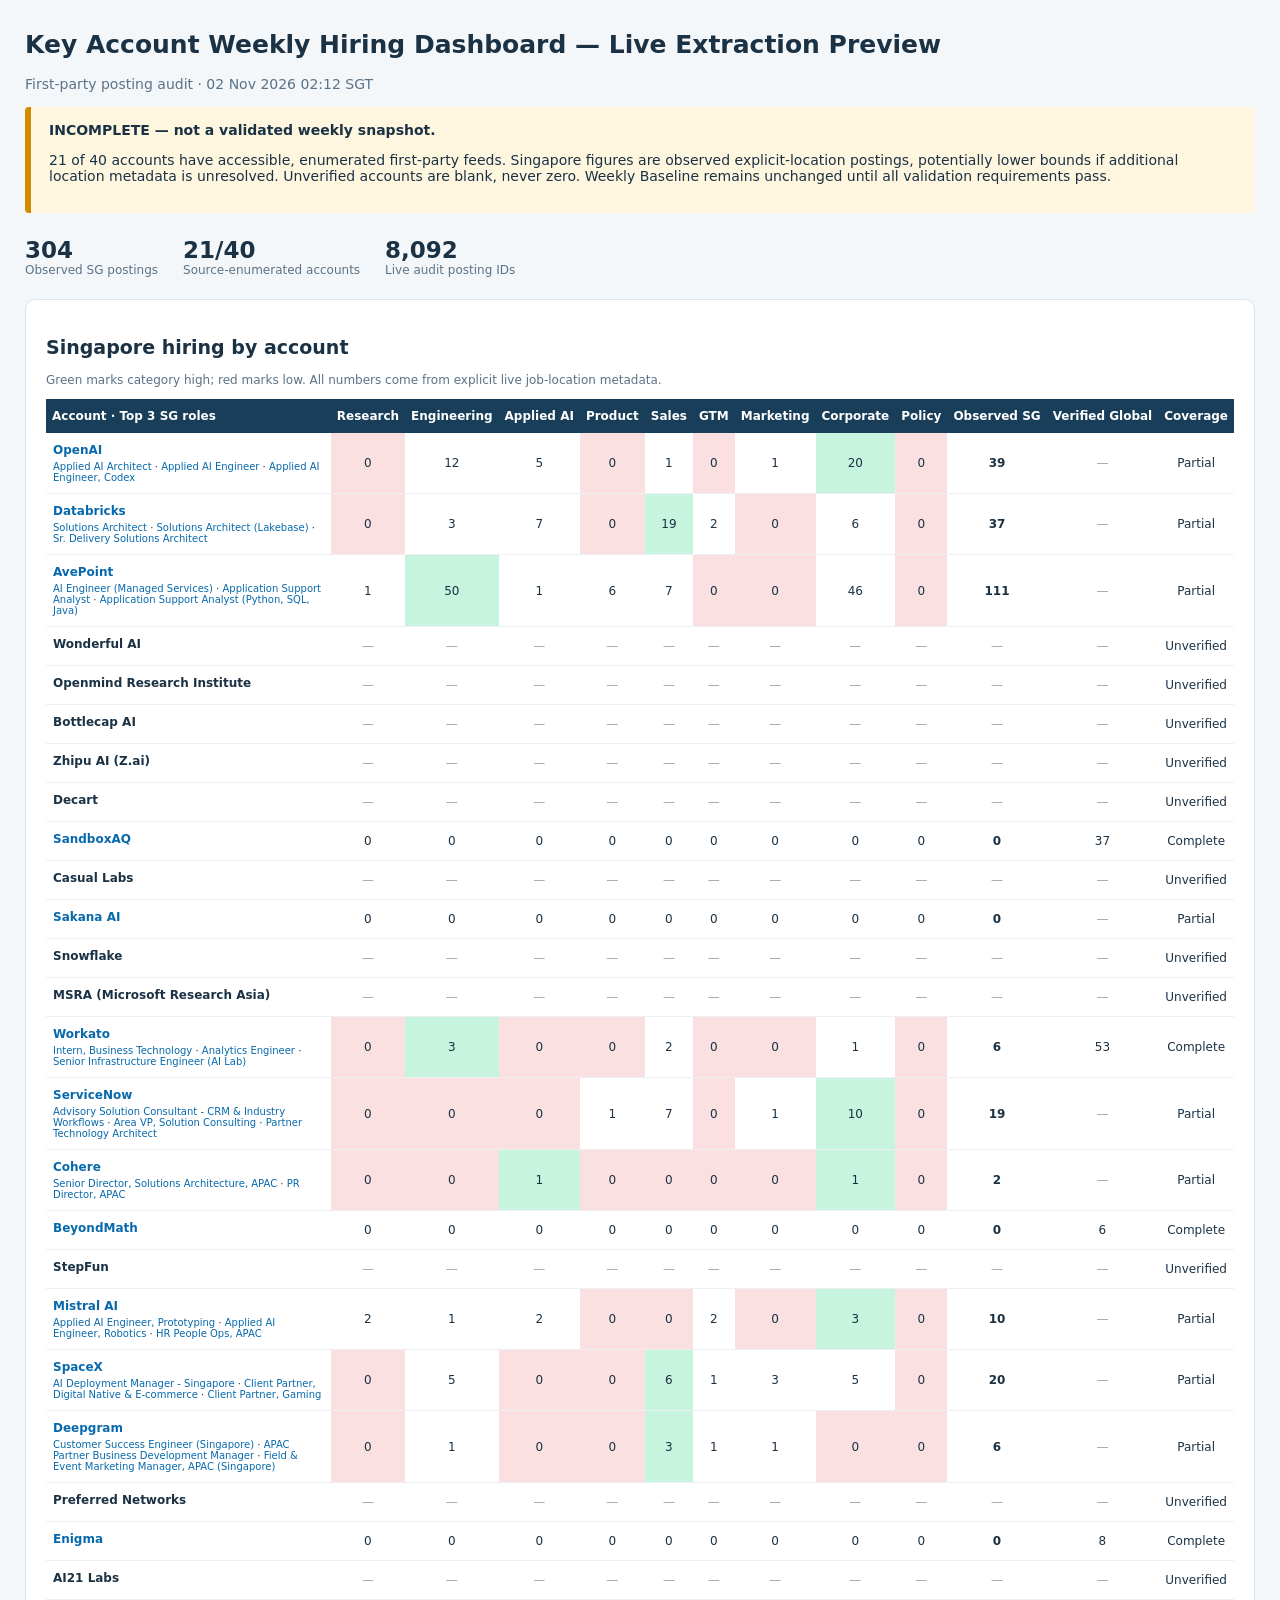
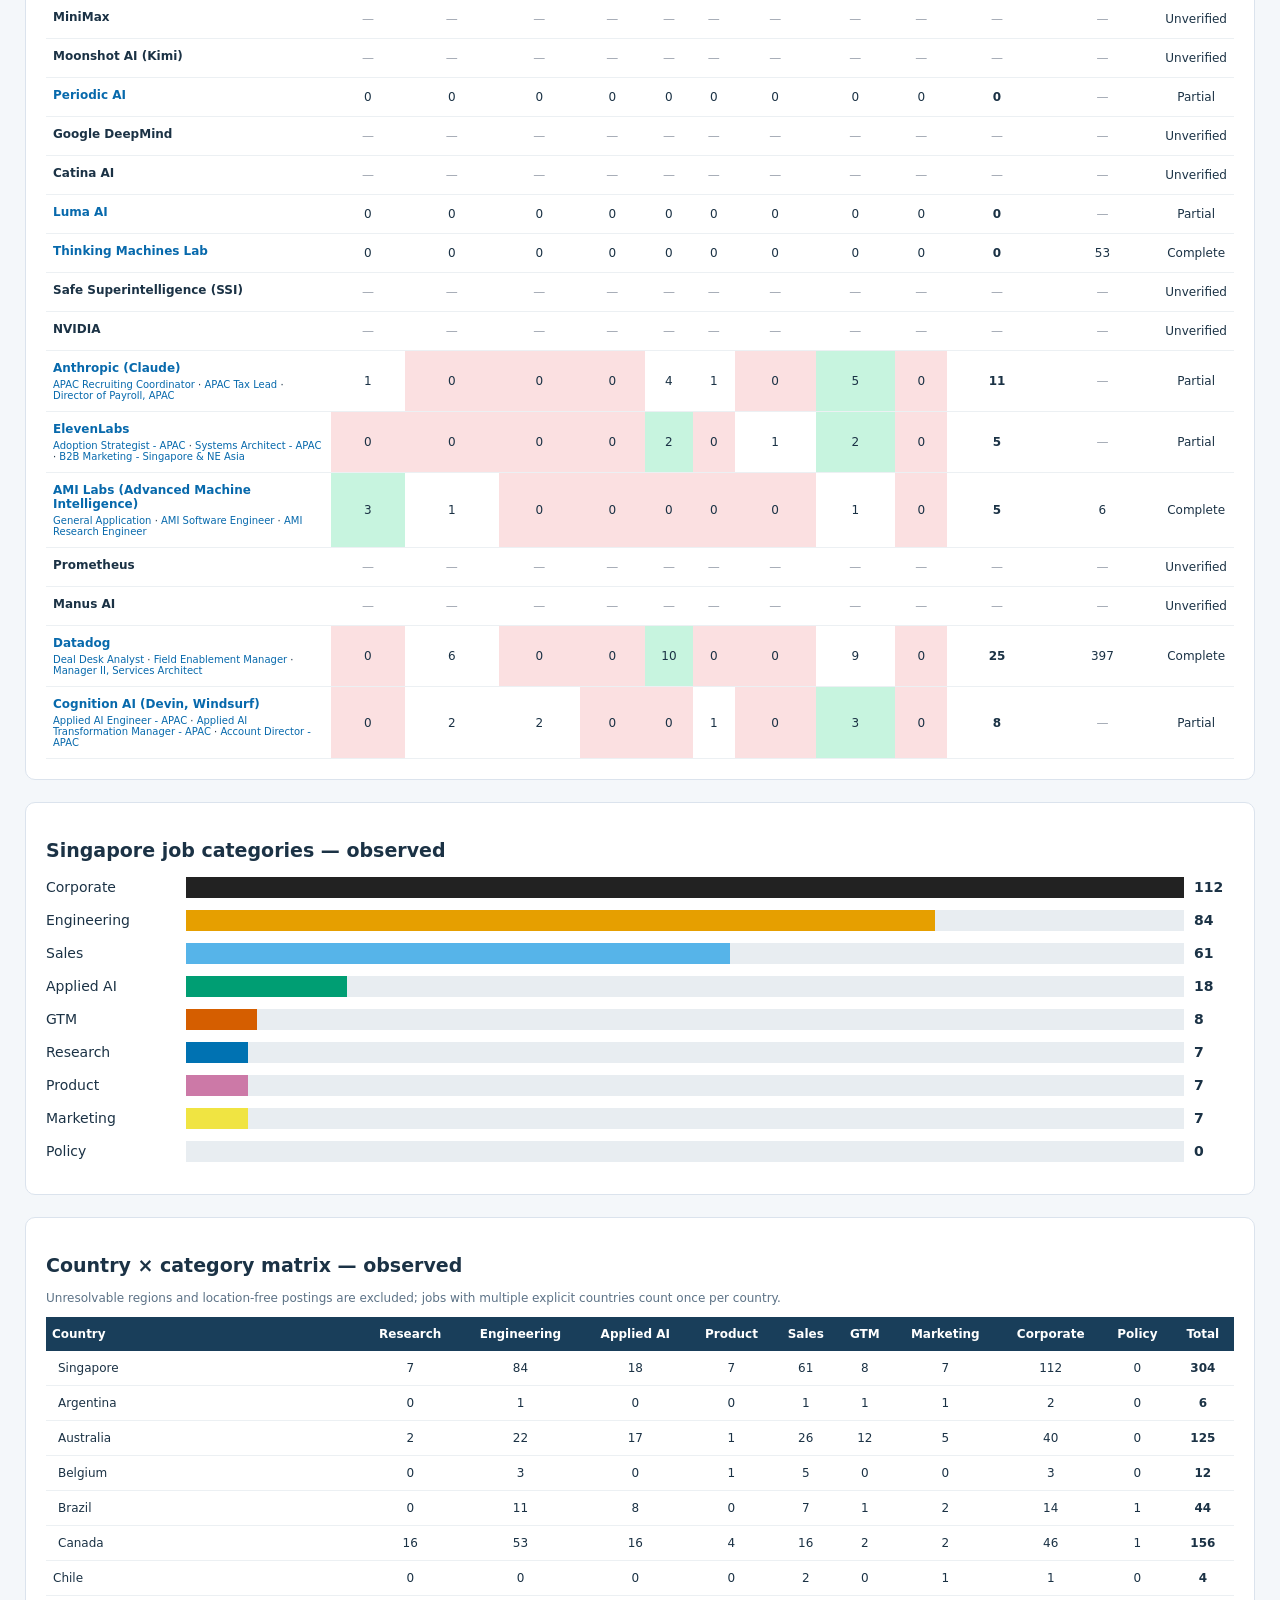
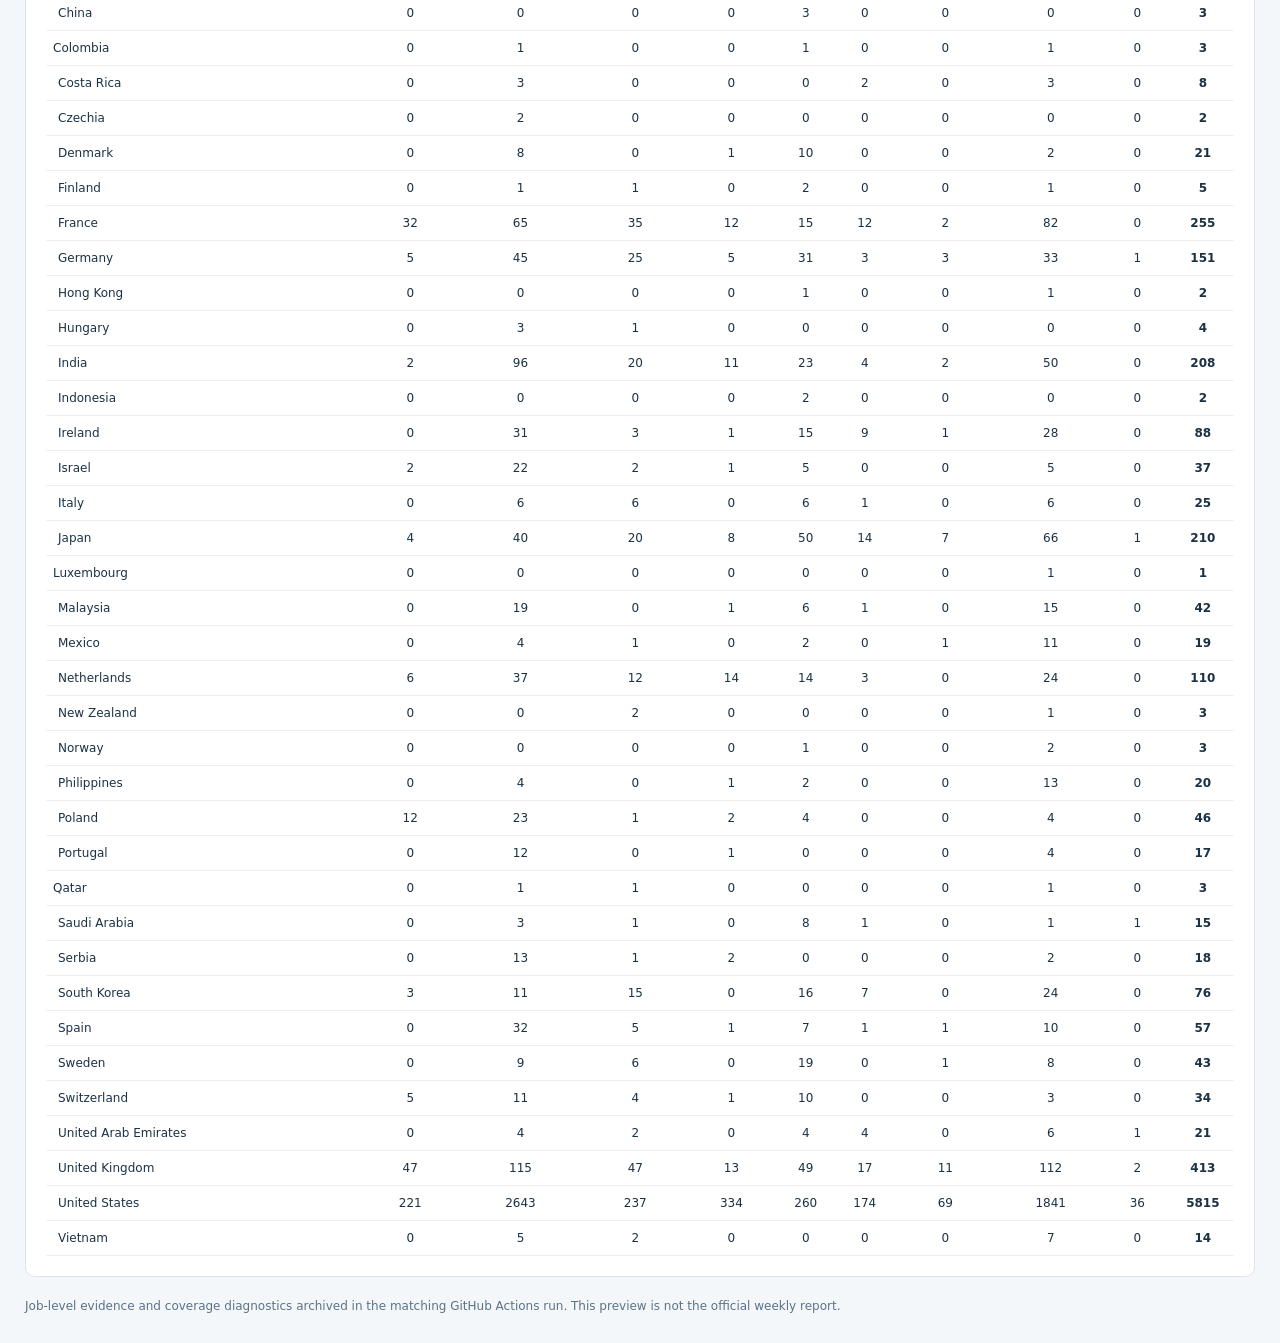
==== commit 03382b9d: "Refresh incomplete hiring extraction preview" ====
--- a/weekly-hiring-preview/index.html
+++ b/weekly-hiring-preview/index.html
@@ -1 +1 @@
-<!DOCTYPE html><html lang="en"><head><meta charset="UTF-8"><meta name="viewport" content="width=device-width,initial-scale=1"><title>Weekly Hiring — Incomplete Live Preview</title><style>*{box-sizing:border-box}body{font:14px system-ui,Arial,sans-serif;background:#f4f7fa;color:#1b3245;margin:0}main{max-width:1600px;margin:30px auto;padding:0 25px}h1{font-size:25px}h2{font-size:19px}.banner{background:#fff6df;border-left:6px solid #d18b00;padding:15px 18px;margin:15px 0 24px;border-radius:4px}.card{background:#fff;border-radius:10px;padding:20px;margin:22px 0;border:1px solid #dbe3ed}.muted{color:#5c7286}a{color:#0769ac;text-decoration:none}a:hover{text-decoration:underline}.wrap{overflow:auto}table{min-width:1050px;width:100%;border-collapse:collapse;font-size:12px}th{background:#193e5a;color:#fff;padding:10px 6px;text-align:center;white-space:nowrap}th:first-child{text-align:left}td{padding:10px 7px;border-bottom:1px solid #ecf0f3;text-align:center}td.name{text-align:left;min-width:240px}.roles{font-size:10px;margin-top:4px}.high{background:#c7f4df}.low{background:#fbe0e1}.missing{color:#9ca3af}.bar{display:grid;grid-template-columns:130px 1fr 40px;align-items:center;gap:10px;margin:12px 0}.track{background:#e8edf1;height:21px}.flag{width:20px;vertical-align:middle;margin-right:5px}.meta{display:flex;gap:25px;flex-wrap:wrap}.stat{font-size:23px;font-weight:700}.small{font-size:12px}</style></head><body><main><h1>Key Account Weekly Hiring Dashboard — Live Extraction Preview</h1><div class="muted">First-party posting audit · 25 Oct 2026 21:23 SGT</div><div class="banner"><strong>INCOMPLETE — not a validated weekly snapshot.</strong><p>21 of 40 accounts have accessible, enumerated first-party feeds. Singapore figures are observed explicit-location postings, potentially lower bounds if additional location metadata is unresolved. Unverified accounts are blank, never zero. Weekly Baseline remains unchanged until all validation requirements pass.</p></div><div class="meta"><div><div class="stat">290</div><div class="small muted">Observed SG postings</div></div><div><div class="stat">21/40</div><div class="small muted">Source-enumerated accounts</div></div><div><div class="stat">8,040</div><div class="small muted">Live audit posting IDs</div></div></div><section class="card"><h2>Singapore hiring by account</h2><p class="small muted">Green marks category high; red marks low. All numbers come from explicit live job-location metadata.</p><div class="wrap"><table><thead><tr><th>Account · Top 3 SG roles</th><th>Research</th><th>Engineering</th><th>Applied AI</th><th>Product</th><th>Sales</th><th>GTM</th><th>Marketing</th><th>Corporate</th><th>Policy</th><th>Observed SG</th><th>Verified Global</th><th>Coverage</th></tr></thead><tbody><tr><td class="name"><b><a href="https://jobs.ashbyhq.com/openai" target="_blank" rel="noopener noreferrer">OpenAI</a></b><div class="roles"><a href="https://jobs.ashbyhq.com/openai/b8fbe6d1-6363-4366-8484-de32cf4d1410" target="_blank" rel="noopener noreferrer">Applied AI Architect</a> · <a href="https://jobs.ashbyhq.com/openai/8acfba11-707e-4d8e-a860-88643fae24ba" target="_blank" rel="noopener noreferrer">Applied AI Engineer</a> · <a href="https://jobs.ashbyhq.com/openai/02ec1893-17df-420c-8d19-48eca8edd884" target="_blank" rel="noopener noreferrer">Applied AI Engineer, Codex</a></div></td><td class="low">0</td><td class="">12</td><td class="">5</td><td class="low">0</td><td class="">1</td><td class="">1</td><td class="low">0</td><td class="high">18</td><td class="low">0</td><td><b>37</b></td><td class="missing">—</td><td>Partial</td></tr><tr><td class="name"><b><a href="https://boards.greenhouse.io/databricks" target="_blank" rel="noopener noreferrer">Databricks</a></b><div class="roles"><a href="https://databricks.com/company/careers/open-positions/job?gh_jid=8783421002" target="_blank" rel="noopener noreferrer">Solutions Architect</a> · <a href="https://databricks.com/company/careers/open-positions/job?gh_jid=8567985002" target="_blank" rel="noopener noreferrer">Solutions Architect (Lakebase)</a> · <a href="https://databricks.com/company/careers/open-positions/job?gh_jid=8849858002" target="_blank" rel="noopener noreferrer">Sr. Delivery Solutions Architect</a></div></td><td class="low">0</td><td class="">5</td><td class="">8</td><td class="low">0</td><td class="high">14</td><td class="">1</td><td class="low">0</td><td class="">3</td><td class="low">0</td><td><b>31</b></td><td class="missing">—</td><td>Partial</td></tr><tr><td class="name"><b><a href="https://boards.greenhouse.io/avepoint" target="_blank" rel="noopener noreferrer">AvePoint</a></b><div class="roles"><a href="https://www.avepoint.com/careers/job-detail?gh_jid=8029829" target="_blank" rel="noopener noreferrer">AI Engineer (Managed Services)</a> · <a href="https://www.avepoint.com/careers/job-detail?gh_jid=7765557" target="_blank" rel="noopener noreferrer">Application Support Analyst</a> · <a href="https://www.avepoint.com/careers/job-detail?gh_jid=7809999" target="_blank" rel="noopener noreferrer">Application Support Analyst (Python, SQL, Java)</a></div></td><td class="">1</td><td class="high">49</td><td class="">1</td><td class="">6</td><td class="">7</td><td class="low">0</td><td class="low">0</td><td class="">47</td><td class="low">0</td><td><b>111</b></td><td class="missing">—</td><td>Partial</td></tr><tr><td class="name"><b>Wonderful AI</b><div class="roles"></div></td><td class="missing">—</td><td class="missing">—</td><td class="missing">—</td><td class="missing">—</td><td class="missing">—</td><td class="missing">—</td><td class="missing">—</td><td class="missing">—</td><td class="missing">—</td><td class="missing">—</td><td class="missing">—</td><td>Unverified</td></tr><tr><td class="name"><b>Openmind Research Institute</b><div class="roles"></div></td><td class="missing">—</td><td class="missing">—</td><td class="missing">—</td><td class="missing">—</td><td class="missing">—</td><td class="missing">—</td><td class="missing">—</td><td class="missing">—</td><td class="missing">—</td><td class="missing">—</td><td class="missing">—</td><td>Unverified</td></tr><tr><td class="name"><b>Bottlecap AI</b><div class="roles"></div></td><td class="missing">—</td><td class="missing">—</td><td class="missing">—</td><td class="missing">—</td><td class="missing">—</td><td class="missing">—</td><td class="missing">—</td><td class="missing">—</td><td class="missing">—</td><td class="missing">—</td><td class="missing">—</td><td>Unverified</td></tr><tr><td class="name"><b>Zhipu AI (Z.ai)</b><div class="roles"></div></td><td class="missing">—</td><td class="missing">—</td><td class="missing">—</td><td class="missing">—</td><td class="missing">—</td><td class="missing">—</td><td class="missing">—</td><td class="missing">—</td><td class="missing">—</td><td class="missing">—</td><td class="missing">—</td><td>Unverified</td></tr><tr><td class="name"><b>Decart</b><div class="roles"></div></td><td class="missing">—</td><td class="missing">—</td><td class="missing">—</td><td class="missing">—</td><td class="missing">—</td><td class="missing">—</td><td class="missing">—</td><td class="missing">—</td><td class="missing">—</td><td class="missing">—</td><td class="missing">—</td><td>Unverified</td></tr><tr><td class="name"><b><a href="https://jobs.ashbyhq.com/sandboxaq" target="_blank" rel="noopener noreferrer">SandboxAQ</a></b><div class="roles"></div></td><td class="">0</td><td class="">0</td><td class="">0</td><td class="">0</td><td class="">0</td><td class="">0</td><td class="">0</td><td class="">0</td><td class="">0</td><td><b>0</b></td><td>33</td><td>Complete</td></tr><tr><td class="name"><b>Casual Labs</b><div class="roles"></div></td><td class="missing">—</td><td class="missing">—</td><td class="missing">—</td><td class="missing">—</td><td class="missing">—</td><td class="missing">—</td><td class="missing">—</td><td class="missing">—</td><td class="missing">—</td><td class="missing">—</td><td class="missing">—</td><td>Unverified</td></tr><tr><td class="name"><b><a href="https://sakana.ai/careers/" target="_blank" rel="noopener noreferrer">Sakana AI</a></b><div class="roles"></div></td><td class="">0</td><td class="">0</td><td class="">0</td><td class="">0</td><td class="">0</td><td class="">0</td><td class="">0</td><td class="">0</td><td class="">0</td><td><b>0</b></td><td class="missing">—</td><td>Partial</td></tr><tr><td class="name"><b>Snowflake</b><div class="roles"></div></td><td class="missing">—</td><td class="missing">—</td><td class="missing">—</td><td class="missing">—</td><td class="missing">—</td><td class="missing">—</td><td class="missing">—</td><td class="missing">—</td><td class="missing">—</td><td class="missing">—</td><td class="missing">—</td><td>Unverified</td></tr><tr><td class="name"><b>MSRA (Microsoft Research Asia)</b><div class="roles"></div></td><td class="missing">—</td><td class="missing">—</td><td class="missing">—</td><td class="missing">—</td><td class="missing">—</td><td class="missing">—</td><td class="missing">—</td><td class="missing">—</td><td class="missing">—</td><td class="missing">—</td><td class="missing">—</td><td>Unverified</td></tr><tr><td class="name"><b><a href="https://boards.greenhouse.io/workato" target="_blank" rel="noopener noreferrer">Workato</a></b><div class="roles"><a href="https://www.workato.com/careers?gh_jid=8644024002#open-roles" target="_blank" rel="noopener noreferrer">Intern, Business Technology</a> · <a href="https://www.workato.com/careers?gh_jid=8870119002#open-roles" target="_blank" rel="noopener noreferrer">Analytics Engineer</a> · <a href="https://www.workato.com/careers?gh_jid=8731177002#open-roles" target="_blank" rel="noopener noreferrer">Intern, Data Engineering</a></div></td><td class="low">0</td><td class="high">4</td><td class="low">0</td><td class="low">0</td><td class="">2</td><td class="low">0</td><td class="low">0</td><td class="">1</td><td class="low">0</td><td><b>7</b></td><td>55</td><td>Complete</td></tr><tr><td class="name"><b><a href="https://careers.smartrecruiters.com/ServiceNow" target="_blank" rel="noopener noreferrer">ServiceNow</a></b><div class="roles"><a href="https://api.smartrecruiters.com/v1/companies/ServiceNow/postings/744000150599979" target="_blank" rel="noopener noreferrer">Partner Technology Architect</a> · <a href="https://api.smartrecruiters.com/v1/companies/ServiceNow/postings/744000150929119" target="_blank" rel="noopener noreferrer">Partner Technology Architect - ( Bahasa Speaking)</a> · <a href="https://api.smartrecruiters.com/v1/companies/ServiceNow/postings/744000157261318" target="_blank" rel="noopener noreferrer">Principal Engagement Manager</a></div></td><td class="low">0</td><td class="low">0</td><td class="low">0</td><td class="">1</td><td class="">5</td><td class="low">0</td><td class="">1</td><td class="high">7</td><td class="low">0</td><td><b>14</b></td><td class="missing">—</td><td>Partial</td></tr><tr><td class="name"><b><a href="https://jobs.ashbyhq.com/cohere" target="_blank" rel="noopener noreferrer">Cohere</a></b><div class="roles"><a href="https://jobs.ashbyhq.com/cohere/14a286d9-e415-4198-8d3b-8e0a7882a5b6" target="_blank" rel="noopener noreferrer">Senior Director, Solutions Architecture, APAC</a> · <a href="https://jobs.ashbyhq.com/cohere/fee0951d-8f8a-41ad-a7d5-4b0083bbe777" target="_blank" rel="noopener noreferrer">PR Director, APAC</a></div></td><td class="low">0</td><td class="low">0</td><td class="high">1</td><td class="low">0</td><td class="low">0</td><td class="low">0</td><td class="low">0</td><td class="high">1</td><td class="low">0</td><td><b>2</b></td><td class="missing">—</td><td>Partial</td></tr><tr><td class="name"><b><a href="https://jobs.ashbyhq.com/beyondmath" target="_blank" rel="noopener noreferrer">BeyondMath</a></b><div class="roles"></div></td><td class="">0</td><td class="">0</td><td class="">0</td><td class="">0</td><td class="">0</td><td class="">0</td><td class="">0</td><td class="">0</td><td class="">0</td><td><b>0</b></td><td>5</td><td>Complete</td></tr><tr><td class="name"><b>StepFun</b><div class="roles"></div></td><td class="missing">—</td><td class="missing">—</td><td class="missing">—</td><td class="missing">—</td><td class="missing">—</td><td class="missing">—</td><td class="missing">—</td><td class="missing">—</td><td class="missing">—</td><td class="missing">—</td><td class="missing">—</td><td>Unverified</td></tr><tr><td class="name"><b><a href="https://jobs.ashbyhq.com/mistral.ai" target="_blank" rel="noopener noreferrer">Mistral AI</a></b><div class="roles"><a href="https://jobs.ashbyhq.com/mistral.ai/52e1cc10-dfe0-4361-81c1-227f70f61e20" target="_blank" rel="noopener noreferrer">Applied AI Engineer, Prototyping</a> · <a href="https://jobs.ashbyhq.com/mistral.ai/d5b3861e-d8ff-4b8f-b0a1-3b8582a1c7b4" target="_blank" rel="noopener noreferrer">Applied AI Engineer, Robotics</a> · <a href="https://jobs.ashbyhq.com/mistral.ai/c6bf09ac-2cfa-4834-8c56-be4deb044f4e" target="_blank" rel="noopener noreferrer">HR People Ops, APAC</a></div></td><td class="">2</td><td class="">1</td><td class="">2</td><td class="low">0</td><td class="">1</td><td class="">2</td><td class="low">0</td><td class="high">3</td><td class="low">0</td><td><b>11</b></td><td class="missing">—</td><td>Partial</td></tr><tr><td class="name"><b><a href="https://boards.greenhouse.io/spacex" target="_blank" rel="noopener noreferrer">SpaceX</a></b><div class="roles"><a href="https://jobs.ashbyhq.com/cursor/e3ccb495-a8a3-4ff0-a27b-262188abb9df" target="_blank" rel="noopener noreferrer">AI Deployment Manager - Singapore</a> · <a href="https://job-boards.greenhouse.io/xai/jobs/5272020007" target="_blank" rel="noopener noreferrer">Client Partner - Gaming</a> · <a href="https://job-boards.greenhouse.io/xai/jobs/5239616007" target="_blank" rel="noopener noreferrer">Client Partner – X Ads (SEA)</a></div></td><td class="low">0</td><td class="high">5</td><td class="low">0</td><td class="low">0</td><td class="high">5</td><td class="">1</td><td class="">2</td><td class="high">5</td><td class="low">0</td><td><b>18</b></td><td class="missing">—</td><td>Partial</td></tr><tr><td class="name"><b><a href="https://jobs.ashbyhq.com/deepgram" target="_blank" rel="noopener noreferrer">Deepgram</a></b><div class="roles"><a href="https://jobs.ashbyhq.com/deepgram/4cc235e0-f195-4f44-84f3-c30e07c4a388" target="_blank" rel="noopener noreferrer">Customer Success Engineer (Singapore)</a> · <a href="https://jobs.ashbyhq.com/deepgram/aafbab17-4caa-4b87-811c-21acfc566cf4" target="_blank" rel="noopener noreferrer">APAC Partner Business Development Manager</a> · <a href="https://jobs.ashbyhq.com/deepgram/6c2a6918-b04c-4407-b87c-46090c114bb0" target="_blank" rel="noopener noreferrer">Field &amp; Event Marketing Manager, APAC (Singapore)</a></div></td><td class="low">0</td><td class="">1</td><td class="low">0</td><td class="low">0</td><td class="high">3</td><td class="">1</td><td class="">1</td><td class="low">0</td><td class="low">0</td><td><b>6</b></td><td class="missing">—</td><td>Partial</td></tr><tr><td class="name"><b>Preferred Networks</b><div class="roles"></div></td><td class="missing">—</td><td class="missing">—</td><td class="missing">—</td><td class="missing">—</td><td class="missing">—</td><td class="missing">—</td><td class="missing">—</td><td class="missing">—</td><td class="missing">—</td><td class="missing">—</td><td class="missing">—</td><td>Unverified</td></tr><tr><td class="name"><b><a href="https://boards.greenhouse.io/enigmaio" target="_blank" rel="noopener noreferrer">Enigma</a></b><div class="roles"></div></td><td class="">0</td><td class="">0</td><td class="">0</td><td class="">0</td><td class="">0</td><td class="">0</td><td class="">0</td><td class="">0</td><td class="">0</td><td><b>0</b></td><td>9</td><td>Complete</td></tr><tr><td class="name"><b>AI21 Labs</b><div class="roles"></div></td><td class="missing">—</td><td class="missing">—</td><td class="missing">—</td><td class="missing">—</td><td class="missing">—</td><td class="missing">—</td><td class="missing">—</td><td class="missing">—</td><td class="missing">—</td><td class="missing">—</td><td class="missing">—</td><td>Unverified</td></tr><tr><td class="name"><b>MiniMax</b><div class="roles"></div></td><td class="missing">—</td><td class="missing">—</td><td class="missing">—</td><td class="missing">—</td><td class="missing">—</td><td class="missing">—</td><td class="missing">—</td><td class="missing">—</td><td class="missing">—</td><td class="missing">—</td><td class="missing">—</td><td>Unverified</td></tr><tr><td class="name"><b>Moonshot AI (Kimi)</b><div class="roles"></div></td><td class="missing">—</td><td class="missing">—</td><td class="missing">—</td><td class="missing">—</td><td class="missing">—</td><td class="missing">—</td><td class="missing">—</td><td class="missing">—</td><td class="missing">—</td><td class="missing">—</td><td class="missing">—</td><td>Unverified</td></tr><tr><td class="name"><b><a href="https://jobs.ashbyhq.com/periodic-labs" target="_blank" rel="noopener noreferrer">Periodic AI</a></b><div class="roles"></div></td><td class="">0</td><td class="">0</td><td class="">0</td><td class="">0</td><td class="">0</td><td class="">0</td><td class="">0</td><td class="">0</td><td class="">0</td><td><b>0</b></td><td class="missing">—</td><td>Partial</td></tr><tr><td class="name"><b>Google DeepMind</b><div class="roles"></div></td><td class="missing">—</td><td class="missing">—</td><td class="missing">—</td><td class="missing">—</td><td class="missing">—</td><td class="missing">—</td><td class="missing">—</td><td class="missing">—</td><td class="missing">—</td><td class="missing">—</td><td class="missing">—</td><td>Unverified</td></tr><tr><td class="name"><b>Catina AI</b><div class="roles"></div></td><td class="missing">—</td><td class="missing">—</td><td class="missing">—</td><td class="missing">—</td><td class="missing">—</td><td class="missing">—</td><td class="missing">—</td><td class="missing">—</td><td class="missing">—</td><td class="missing">—</td><td class="missing">—</td><td>Unverified</td></tr><tr><td class="name"><b><a href="https://jobs.ashbyhq.com/lumaai" target="_blank" rel="noopener noreferrer">Luma AI</a></b><div class="roles"></div></td><td class="">0</td><td class="">0</td><td class="">0</td><td class="">0</td><td class="">0</td><td class="">0</td><td class="">0</td><td class="">0</td><td class="">0</td><td><b>0</b></td><td class="missing">—</td><td>Partial</td></tr><tr><td class="name"><b><a href="https://jobs.ashbyhq.com/thinkingmachines" target="_blank" rel="noopener noreferrer">Thinking Machines Lab</a></b><div class="roles"></div></td><td class="">0</td><td class="">0</td><td class="">0</td><td class="">0</td><td class="">0</td><td class="">0</td><td class="">0</td><td class="">0</td><td class="">0</td><td><b>0</b></td><td>52</td><td>Complete</td></tr><tr><td class="name"><b>Safe Superintelligence (SSI)</b><div class="roles"></div></td><td class="missing">—</td><td class="missing">—</td><td class="missing">—</td><td class="missing">—</td><td class="missing">—</td><td class="missing">—</td><td class="missing">—</td><td class="missing">—</td><td class="missing">—</td><td class="missing">—</td><td class="missing">—</td><td>Unverified</td></tr><tr><td class="name"><b>NVIDIA</b><div class="roles"></div></td><td class="missing">—</td><td class="missing">—</td><td class="missing">—</td><td class="missing">—</td><td class="missing">—</td><td class="missing">—</td><td class="missing">—</td><td class="missing">—</td><td class="missing">—</td><td class="missing">—</td><td class="missing">—</td><td>Unverified</td></tr><tr><td class="name"><b><a href="https://boards.greenhouse.io/anthropic" target="_blank" rel="noopener noreferrer">Anthropic (Claude)</a></b><div class="roles"><a href="https://job-boards.greenhouse.io/anthropic/jobs/5427309008" target="_blank" rel="noopener noreferrer">APAC Recruiting Coordinator</a> · <a href="https://job-boards.greenhouse.io/anthropic/jobs/5358148008" target="_blank" rel="noopener noreferrer">APAC Tax Lead</a> · <a href="https://job-boards.greenhouse.io/anthropic/jobs/5357955008" target="_blank" rel="noopener noreferrer">Director of Payroll, APAC</a></div></td><td class="">1</td><td class="low">0</td><td class="low">0</td><td class="low">0</td><td class="">4</td><td class="">1</td><td class="low">0</td><td class="high">5</td><td class="low">0</td><td><b>11</b></td><td class="missing">—</td><td>Partial</td></tr><tr><td class="name"><b><a href="https://jobs.ashbyhq.com/elevenlabs" target="_blank" rel="noopener noreferrer">ElevenLabs</a></b><div class="roles"><a href="https://jobs.ashbyhq.com/elevenlabs/8d25dd85-5b50-4dfa-b410-273b1ddd437c" target="_blank" rel="noopener noreferrer">Adoption Strategist - APAC</a> · <a href="https://jobs.ashbyhq.com/elevenlabs/90cc8a34-1707-4aef-b509-94f94389d149" target="_blank" rel="noopener noreferrer">Systems Architect - APAC </a> · <a href="https://jobs.ashbyhq.com/elevenlabs/02d5b86d-00e5-4204-b61a-8419c3cc1c10" target="_blank" rel="noopener noreferrer">B2B Marketing - Singapore &amp; NE Asia</a></div></td><td class="low">0</td><td class="low">0</td><td class="low">0</td><td class="low">0</td><td class="high">2</td><td class="low">0</td><td class="">1</td><td class="high">2</td><td class="low">0</td><td><b>5</b></td><td class="missing">—</td><td>Partial</td></tr><tr><td class="name"><b><a href="https://jobs.ashbyhq.com/ami" target="_blank" rel="noopener noreferrer">AMI Labs (Advanced Machine Intelligence)</a></b><div class="roles"><a href="https://jobs.ashbyhq.com/ami/34d3053f-381f-4350-9c9b-172e5d6a6b70" target="_blank" rel="noopener noreferrer">General Application</a> · <a href="https://jobs.ashbyhq.com/ami/df8b17c5-97e6-49e7-abb9-c21a39e4162a" target="_blank" rel="noopener noreferrer">AMI Engineer</a> · <a href="https://jobs.ashbyhq.com/ami/9f59ac61-f20b-4d33-9343-9603f693523f" target="_blank" rel="noopener noreferrer">AMI Engineer - Singapore</a></div></td><td class="high">2</td><td class="high">2</td><td class="low">0</td><td class="low">0</td><td class="low">0</td><td class="low">0</td><td class="low">0</td><td class="">1</td><td class="low">0</td><td><b>5</b></td><td>7</td><td>Complete</td></tr><tr><td class="name"><b>Prometheus</b><div class="roles"></div></td><td class="missing">—</td><td class="missing">—</td><td class="missing">—</td><td class="missing">—</td><td class="missing">—</td><td class="missing">—</td><td class="missing">—</td><td class="missing">—</td><td class="missing">—</td><td class="missing">—</td><td class="missing">—</td><td>Unverified</td></tr><tr><td class="name"><b>Manus AI</b><div class="roles"></div></td><td class="missing">—</td><td class="missing">—</td><td class="missing">—</td><td class="missing">—</td><td class="missing">—</td><td class="missing">—</td><td class="missing">—</td><td class="missing">—</td><td class="missing">—</td><td class="missing">—</td><td class="missing">—</td><td>Unverified</td></tr><tr><td class="name"><b><a href="https://boards.greenhouse.io/datadog" target="_blank" rel="noopener noreferrer">Datadog</a></b><div class="roles"><a href="https://careers.datadoghq.com/detail/8301039/?gh_jid=8301039" target="_blank" rel="noopener noreferrer">Deal Desk Analyst</a> · <a href="https://careers.datadoghq.com/detail/8300636/?gh_jid=8300636" target="_blank" rel="noopener noreferrer">Field Enablement Manager</a> · <a href="https://careers.datadoghq.com/detail/7939294/?gh_jid=7939294" target="_blank" rel="noopener noreferrer">Manager II, Services Architect</a></div></td><td class="low">0</td><td class="">6</td><td class="low">0</td><td class="low">0</td><td class="high">10</td><td class="low">0</td><td class="low">0</td><td class="">9</td><td class="low">0</td><td><b>25</b></td><td>433</td><td>Complete</td></tr><tr><td class="name"><b><a href="https://jobs.ashbyhq.com/cognition" target="_blank" rel="noopener noreferrer">Cognition AI (Devin, Windsurf)</a></b><div class="roles"><a href="https://jobs.ashbyhq.com/cognition/12250aa8-c371-440c-8189-04872fd43eeb" target="_blank" rel="noopener noreferrer">Applied AI Engineer - APAC</a> · <a href="https://jobs.ashbyhq.com/cognition/be59ef70-1b34-4af5-a831-da964a6d3869" target="_blank" rel="noopener noreferrer">Applied AI Transformation Manager - APAC</a> · <a href="https://jobs.ashbyhq.com/cognition/99ac30db-26d9-4cae-8b50-5a509dfb10a9" target="_blank" rel="noopener noreferrer">Account Director - APAC</a></div></td><td class="low">0</td><td class="high">2</td><td class="high">2</td><td class="low">0</td><td class="low">0</td><td class="">1</td><td class="low">0</td><td class="high">2</td><td class="low">0</td><td><b>7</b></td><td class="missing">—</td><td>Partial</td></tr></tbody></table></div></section><section class="card"><h2>Singapore job categories — observed</h2><div class="bar"><span>Corporate</span><div class="track"><div style="height:100%;width:100.0%;background:#222222"></div></div><b>104</b></div><div class="bar"><span>Engineering</span><div class="track"><div style="height:100%;width:83.7%;background:#E69F00"></div></div><b>87</b></div><div class="bar"><span>Sales</span><div class="track"><div style="height:100%;width:51.9%;background:#56B4E9"></div></div><b>54</b></div><div class="bar"><span>Applied AI</span><div class="track"><div style="height:100%;width:18.3%;background:#009E73"></div></div><b>19</b></div><div class="bar"><span>GTM</span><div class="track"><div style="height:100%;width:7.7%;background:#D55E00"></div></div><b>8</b></div><div class="bar"><span>Product</span><div class="track"><div style="height:100%;width:6.7%;background:#CC79A7"></div></div><b>7</b></div><div class="bar"><span>Research</span><div class="track"><div style="height:100%;width:5.8%;background:#0072B2"></div></div><b>6</b></div><div class="bar"><span>Marketing</span><div class="track"><div style="height:100%;width:4.8%;background:#F0E442"></div></div><b>5</b></div><div class="bar"><span>Policy</span><div class="track"><div style="height:100%;width:0.0%;background:#5D7088"></div></div><b>0</b></div></section><section class="card"><h2>Country × category matrix — observed</h2><p class="small muted">Unresolvable regions and location-free postings are excluded; jobs with multiple explicit countries count once per country.</p><div class="wrap"><table><thead><tr><th>Country</th><th>Research</th><th>Engineering</th><th>Applied AI</th><th>Product</th><th>Sales</th><th>GTM</th><th>Marketing</th><th>Corporate</th><th>Policy</th><th>Total</th></tr></thead><tbody><tr><td class="name"><img loading="lazy" class="flag" alt="" src="https://flagcdn.com/w20/sg.png">Singapore</td><td>6</td><td>87</td><td>19</td><td>7</td><td>54</td><td>8</td><td>5</td><td>104</td><td>0</td><td><b>290</b></td></tr><tr><td class="name"><img loading="lazy" class="flag" alt="" src="https://flagcdn.com/w20/ar.png">Argentina</td><td>0</td><td>1</td><td>0</td><td>0</td><td>2</td><td>1</td><td>1</td><td>2</td><td>0</td><td><b>7</b></td></tr><tr><td class="name"><img loading="lazy" class="flag" alt="" src="https://flagcdn.com/w20/au.png">Australia</td><td>2</td><td>24</td><td>15</td><td>1</td><td>31</td><td>9</td><td>5</td><td>34</td><td>0</td><td><b>121</b></td></tr><tr><td class="name"><img loading="lazy" class="flag" alt="" src="https://flagcdn.com/w20/be.png">Belgium</td><td>0</td><td>3</td><td>0</td><td>1</td><td>5</td><td>0</td><td>0</td><td>5</td><td>0</td><td><b>14</b></td></tr><tr><td class="name"><img loading="lazy" class="flag" alt="" src="https://flagcdn.com/w20/br.png">Brazil</td><td>0</td><td>10</td><td>8</td><td>0</td><td>6</td><td>1</td><td>2</td><td>13</td><td>0</td><td><b>40</b></td></tr><tr><td class="name"><img loading="lazy" class="flag" alt="" src="https://flagcdn.com/w20/ca.png">Canada</td><td>15</td><td>56</td><td>17</td><td>4</td><td>13</td><td>3</td><td>2</td><td>45</td><td>1</td><td><b>156</b></td></tr><tr><td class="name">Chile</td><td>0</td><td>0</td><td>0</td><td>0</td><td>2</td><td>0</td><td>1</td><td>1</td><td>0</td><td><b>4</b></td></tr><tr><td class="name"><img loading="lazy" class="flag" alt="" src="https://flagcdn.com/w20/cn.png">China</td><td>0</td><td>0</td><td>0</td><td>0</td><td>2</td><td>0</td><td>0</td><td>0</td><td>0</td><td><b>2</b></td></tr><tr><td class="name">Colombia</td><td>0</td><td>1</td><td>0</td><td>0</td><td>0</td><td>0</td><td>0</td><td>1</td><td>0</td><td><b>2</b></td></tr><tr><td class="name"><img loading="lazy" class="flag" alt="" src="https://flagcdn.com/w20/cr.png">Costa Rica</td><td>0</td><td>4</td><td>0</td><td>0</td><td>0</td><td>2</td><td>0</td><td>3</td><td>0</td><td><b>9</b></td></tr><tr><td class="name"><img loading="lazy" class="flag" alt="" src="https://flagcdn.com/w20/cz.png">Czechia</td><td>0</td><td>2</td><td>0</td><td>0</td><td>0</td><td>0</td><td>0</td><td>0</td><td>0</td><td><b>2</b></td></tr><tr><td class="name"><img loading="lazy" class="flag" alt="" src="https://flagcdn.com/w20/dk.png">Denmark</td><td>0</td><td>8</td><td>0</td><td>1</td><td>11</td><td>0</td><td>0</td><td>4</td><td>0</td><td><b>24</b></td></tr><tr><td class="name"><img loading="lazy" class="flag" alt="" src="https://flagcdn.com/w20/fi.png">Finland</td><td>0</td><td>1</td><td>1</td><td>0</td><td>2</td><td>0</td><td>0</td><td>1</td><td>0</td><td><b>5</b></td></tr><tr><td class="name"><img loading="lazy" class="flag" alt="" src="https://flagcdn.com/w20/fr.png">France</td><td>32</td><td>83</td><td>40</td><td>12</td><td>14</td><td>11</td><td>2</td><td>84</td><td>0</td><td><b>278</b></td></tr><tr><td class="name"><img loading="lazy" class="flag" alt="" src="https://flagcdn.com/w20/de.png">Germany</td><td>6</td><td>58</td><td>25</td><td>5</td><td>31</td><td>3</td><td>2</td><td>36</td><td>1</td><td><b>167</b></td></tr><tr><td class="name"><img loading="lazy" class="flag" alt="" src="https://flagcdn.com/w20/hk.png">Hong Kong</td><td>0</td><td>0</td><td>0</td><td>0</td><td>1</td><td>0</td><td>0</td><td>1</td><td>0</td><td><b>2</b></td></tr><tr><td class="name"><img loading="lazy" class="flag" alt="" src="https://flagcdn.com/w20/hu.png">Hungary</td><td>1</td><td>3</td><td>1</td><td>0</td><td>0</td><td>0</td><td>0</td><td>1</td><td>0</td><td><b>6</b></td></tr><tr><td class="name"><img loading="lazy" class="flag" alt="" src="https://flagcdn.com/w20/in.png">India</td><td>2</td><td>92</td><td>23</td><td>11</td><td>22</td><td>5</td><td>2</td><td>46</td><td>0</td><td><b>203</b></td></tr><tr><td class="name"><img loading="lazy" class="flag" alt="" src="https://flagcdn.com/w20/id.png">Indonesia</td><td>0</td><td>0</td><td>0</td><td>0</td><td>3</td><td>0</td><td>0</td><td>0</td><td>0</td><td><b>3</b></td></tr><tr><td class="name"><img loading="lazy" class="flag" alt="" src="https://flagcdn.com/w20/ie.png">Ireland</td><td>0</td><td>41</td><td>3</td><td>2</td><td>14</td><td>14</td><td>1</td><td>32</td><td>0</td><td><b>107</b></td></tr><tr><td class="name"><img loading="lazy" class="flag" alt="" src="https://flagcdn.com/w20/il.png">Israel</td><td>2</td><td>20</td><td>1</td><td>1</td><td>4</td><td>0</td><td>0</td><td>4</td><td>0</td><td><b>32</b></td></tr><tr><td class="name"><img loading="lazy" class="flag" alt="" src="https://flagcdn.com/w20/it.png">Italy</td><td>1</td><td>5</td><td>9</td><td>0</td><td>4</td><td>1</td><td>0</td><td>4</td><td>0</td><td><b>24</b></td></tr><tr><td class="name"><img loading="lazy" class="flag" alt="" src="https://flagcdn.com/w20/jp.png">Japan</td><td>4</td><td>42</td><td>23</td><td>7</td><td>51</td><td>15</td><td>7</td><td>62</td><td>1</td><td><b>212</b></td></tr><tr><td class="name">Luxembourg</td><td>0</td><td>0</td><td>0</td><td>0</td><td>0</td><td>0</td><td>0</td><td>1</td><td>0</td><td><b>1</b></td></tr><tr><td class="name"><img loading="lazy" class="flag" alt="" src="https://flagcdn.com/w20/my.png">Malaysia</td><td>0</td><td>19</td><td>0</td><td>1</td><td>6</td><td>1</td><td>0</td><td>14</td><td>0</td><td><b>41</b></td></tr><tr><td class="name"><img loading="lazy" class="flag" alt="" src="https://flagcdn.com/w20/mx.png">Mexico</td><td>0</td><td>4</td><td>1</td><td>0</td><td>3</td><td>0</td><td>2</td><td>9</td><td>0</td><td><b>19</b></td></tr><tr><td class="name"><img loading="lazy" class="flag" alt="" src="https://flagcdn.com/w20/nl.png">Netherlands</td><td>6</td><td>40</td><td>15</td><td>18</td><td>13</td><td>4</td><td>0</td><td>28</td><td>0</td><td><b>124</b></td></tr><tr><td class="name"><img loading="lazy" class="flag" alt="" src="https://flagcdn.com/w20/nz.png">New Zealand</td><td>0</td><td>0</td><td>2</td><td>0</td><td>0</td><td>0</td><td>0</td><td>1</td><td>0</td><td><b>3</b></td></tr><tr><td class="name"><img loading="lazy" class="flag" alt="" src="https://flagcdn.com/w20/no.png">Norway</td><td>0</td><td>0</td><td>0</td><td>0</td><td>1</td><td>0</td><td>0</td><td>2</td><td>0</td><td><b>3</b></td></tr><tr><td class="name"><img loading="lazy" class="flag" alt="" src="https://flagcdn.com/w20/ph.png">Philippines</td><td>0</td><td>2</td><td>0</td><td>0</td><td>2</td><td>0</td><td>0</td><td>12</td><td>0</td><td><b>16</b></td></tr><tr><td class="name"><img loading="lazy" class="flag" alt="" src="https://flagcdn.com/w20/pl.png">Poland</td><td>13</td><td>28</td><td>1</td><td>3</td><td>4</td><td>0</td><td>0</td><td>8</td><td>0</td><td><b>57</b></td></tr><tr><td class="name"><img loading="lazy" class="flag" alt="" src="https://flagcdn.com/w20/pt.png">Portugal</td><td>0</td><td>19</td><td>5</td><td>1</td><td>0</td><td>0</td><td>0</td><td>4</td><td>0</td><td><b>29</b></td></tr><tr><td class="name">Qatar</td><td>0</td><td>1</td><td>1</td><td>0</td><td>0</td><td>0</td><td>0</td><td>1</td><td>0</td><td><b>3</b></td></tr><tr><td class="name"><img loading="lazy" class="flag" alt="" src="https://flagcdn.com/w20/ro.png">Romania</td><td>0</td><td>0</td><td>0</td><td>0</td><td>0</td><td>0</td><td>0</td><td>1</td><td>0</td><td><b>1</b></td></tr><tr><td class="name"><img loading="lazy" class="flag" alt="" src="https://flagcdn.com/w20/sa.png">Saudi Arabia</td><td>0</td><td>2</td><td>1</td><td>0</td><td>8</td><td>0</td><td>0</td><td>3</td><td>1</td><td><b>15</b></td></tr><tr><td class="name"><img loading="lazy" class="flag" alt="" src="https://flagcdn.com/w20/rs.png">Serbia</td><td>0</td><td>13</td><td>1</td><td>2</td><td>0</td><td>0</td><td>0</td><td>3</td><td>0</td><td><b>19</b></td></tr><tr><td class="name"><img loading="lazy" class="flag" alt="" src="https://flagcdn.com/w20/kr.png">South Korea</td><td>3</td><td>11</td><td>14</td><td>0</td><td>14</td><td>7</td><td>0</td><td>20</td><td>0</td><td><b>69</b></td></tr><tr><td class="name"><img loading="lazy" class="flag" alt="" src="https://flagcdn.com/w20/es.png">Spain</td><td>1</td><td>40</td><td>9</td><td>1</td><td>6</td><td>1</td><td>1</td><td>13</td><td>0</td><td><b>72</b></td></tr><tr><td class="name"><img loading="lazy" class="flag" alt="" src="https://flagcdn.com/w20/se.png">Sweden</td><td>0</td><td>10</td><td>8</td><td>0</td><td>19</td><td>0</td><td>1</td><td>9</td><td>0</td><td><b>47</b></td></tr><tr><td class="name"><img loading="lazy" class="flag" alt="" src="https://flagcdn.com/w20/ch.png">Switzerland</td><td>5</td><td>18</td><td>5</td><td>1</td><td>8</td><td>0</td><td>0</td><td>3</td><td>0</td><td><b>40</b></td></tr><tr><td class="name"><img loading="lazy" class="flag" alt="" src="https://flagcdn.com/w20/ae.png">United Arab Emirates</td><td>0</td><td>4</td><td>2</td><td>0</td><td>4</td><td>3</td><td>0</td><td>5</td><td>1</td><td><b>19</b></td></tr><tr><td class="name"><img loading="lazy" class="flag" alt="" src="https://flagcdn.com/w20/gb.png">United Kingdom</td><td>48</td><td>124</td><td>46</td><td>15</td><td>47</td><td>17</td><td>11</td><td>120</td><td>3</td><td><b>431</b></td></tr><tr><td class="name"><img loading="lazy" class="flag" alt="" src="https://flagcdn.com/w20/us.png">United States</td><td>212</td><td>2622</td><td>237</td><td>332</td><td>263</td><td>165</td><td>71</td><td>1841</td><td>38</td><td><b>5781</b></td></tr><tr><td class="name"><img loading="lazy" class="flag" alt="" src="https://flagcdn.com/w20/vn.png">Vietnam</td><td>0</td><td>5</td><td>2</td><td>0</td><td>0</td><td>0</td><td>0</td><td>4</td><td>0</td><td><b>11</b></td></tr></tbody></table></div></section><p class="muted small">Job-level evidence and coverage diagnostics archived in the matching GitHub Actions run. This preview is not the official weekly report.</p></main></body></html>+<!DOCTYPE html><html lang="en"><head><meta charset="UTF-8"><meta name="viewport" content="width=device-width,initial-scale=1"><title>Weekly Hiring — Incomplete Live Preview</title><style>*{box-sizing:border-box}body{font:14px system-ui,Arial,sans-serif;background:#f4f7fa;color:#1b3245;margin:0}main{max-width:1600px;margin:30px auto;padding:0 25px}h1{font-size:25px}h2{font-size:19px}.banner{background:#fff6df;border-left:6px solid #d18b00;padding:15px 18px;margin:15px 0 24px;border-radius:4px}.card{background:#fff;border-radius:10px;padding:20px;margin:22px 0;border:1px solid #dbe3ed}.muted{color:#5c7286}a{color:#0769ac;text-decoration:none}a:hover{text-decoration:underline}.wrap{overflow:auto}table{min-width:1050px;width:100%;border-collapse:collapse;font-size:12px}th{background:#193e5a;color:#fff;padding:10px 6px;text-align:center;white-space:nowrap}th:first-child{text-align:left}td{padding:10px 7px;border-bottom:1px solid #ecf0f3;text-align:center}td.name{text-align:left;min-width:240px}.roles{font-size:10px;margin-top:4px}.high{background:#c7f4df}.low{background:#fbe0e1}.missing{color:#9ca3af}.bar{display:grid;grid-template-columns:130px 1fr 40px;align-items:center;gap:10px;margin:12px 0}.track{background:#e8edf1;height:21px}.flag{width:20px;vertical-align:middle;margin-right:5px}.meta{display:flex;gap:25px;flex-wrap:wrap}.stat{font-size:23px;font-weight:700}.small{font-size:12px}</style></head><body><main><h1>Key Account Weekly Hiring Dashboard — Live Extraction Preview</h1><div class="muted">First-party posting audit · 02 Nov 2026 02:12 SGT</div><div class="banner"><strong>INCOMPLETE — not a validated weekly snapshot.</strong><p>21 of 40 accounts have accessible, enumerated first-party feeds. Singapore figures are observed explicit-location postings, potentially lower bounds if additional location metadata is unresolved. Unverified accounts are blank, never zero. Weekly Baseline remains unchanged until all validation requirements pass.</p></div><div class="meta"><div><div class="stat">304</div><div class="small muted">Observed SG postings</div></div><div><div class="stat">21/40</div><div class="small muted">Source-enumerated accounts</div></div><div><div class="stat">8,092</div><div class="small muted">Live audit posting IDs</div></div></div><section class="card"><h2>Singapore hiring by account</h2><p class="small muted">Green marks category high; red marks low. All numbers come from explicit live job-location metadata.</p><div class="wrap"><table><thead><tr><th>Account · Top 3 SG roles</th><th>Research</th><th>Engineering</th><th>Applied AI</th><th>Product</th><th>Sales</th><th>GTM</th><th>Marketing</th><th>Corporate</th><th>Policy</th><th>Observed SG</th><th>Verified Global</th><th>Coverage</th></tr></thead><tbody><tr><td class="name"><b><a href="https://jobs.ashbyhq.com/openai" target="_blank" rel="noopener noreferrer">OpenAI</a></b><div class="roles"><a href="https://jobs.ashbyhq.com/openai/b8fbe6d1-6363-4366-8484-de32cf4d1410" target="_blank" rel="noopener noreferrer">Applied AI Architect</a> · <a href="https://jobs.ashbyhq.com/openai/8acfba11-707e-4d8e-a860-88643fae24ba" target="_blank" rel="noopener noreferrer">Applied AI Engineer</a> · <a href="https://jobs.ashbyhq.com/openai/02ec1893-17df-420c-8d19-48eca8edd884" target="_blank" rel="noopener noreferrer">Applied AI Engineer, Codex</a></div></td><td class="low">0</td><td class="">12</td><td class="">5</td><td class="low">0</td><td class="">1</td><td class="low">0</td><td class="">1</td><td class="high">20</td><td class="low">0</td><td><b>39</b></td><td class="missing">—</td><td>Partial</td></tr><tr><td class="name"><b><a href="https://boards.greenhouse.io/databricks" target="_blank" rel="noopener noreferrer">Databricks</a></b><div class="roles"><a href="https://databricks.com/company/careers/open-positions/job?gh_jid=8783421002" target="_blank" rel="noopener noreferrer">Solutions Architect</a> · <a href="https://databricks.com/company/careers/open-positions/job?gh_jid=8567985002" target="_blank" rel="noopener noreferrer">Solutions Architect (Lakebase)</a> · <a href="https://databricks.com/company/careers/open-positions/job?gh_jid=8849858002" target="_blank" rel="noopener noreferrer">Sr. Delivery Solutions Architect</a></div></td><td class="low">0</td><td class="">3</td><td class="">7</td><td class="low">0</td><td class="high">19</td><td class="">2</td><td class="low">0</td><td class="">6</td><td class="low">0</td><td><b>37</b></td><td class="missing">—</td><td>Partial</td></tr><tr><td class="name"><b><a href="https://boards.greenhouse.io/avepoint" target="_blank" rel="noopener noreferrer">AvePoint</a></b><div class="roles"><a href="https://www.avepoint.com/careers/job-detail?gh_jid=8029829" target="_blank" rel="noopener noreferrer">AI Engineer (Managed Services)</a> · <a href="https://www.avepoint.com/careers/job-detail?gh_jid=7765557" target="_blank" rel="noopener noreferrer">Application Support Analyst</a> · <a href="https://www.avepoint.com/careers/job-detail?gh_jid=7809999" target="_blank" rel="noopener noreferrer">Application Support Analyst (Python, SQL, Java)</a></div></td><td class="">1</td><td class="high">50</td><td class="">1</td><td class="">6</td><td class="">7</td><td class="low">0</td><td class="low">0</td><td class="">46</td><td class="low">0</td><td><b>111</b></td><td class="missing">—</td><td>Partial</td></tr><tr><td class="name"><b>Wonderful AI</b><div class="roles"></div></td><td class="missing">—</td><td class="missing">—</td><td class="missing">—</td><td class="missing">—</td><td class="missing">—</td><td class="missing">—</td><td class="missing">—</td><td class="missing">—</td><td class="missing">—</td><td class="missing">—</td><td class="missing">—</td><td>Unverified</td></tr><tr><td class="name"><b>Openmind Research Institute</b><div class="roles"></div></td><td class="missing">—</td><td class="missing">—</td><td class="missing">—</td><td class="missing">—</td><td class="missing">—</td><td class="missing">—</td><td class="missing">—</td><td class="missing">—</td><td class="missing">—</td><td class="missing">—</td><td class="missing">—</td><td>Unverified</td></tr><tr><td class="name"><b>Bottlecap AI</b><div class="roles"></div></td><td class="missing">—</td><td class="missing">—</td><td class="missing">—</td><td class="missing">—</td><td class="missing">—</td><td class="missing">—</td><td class="missing">—</td><td class="missing">—</td><td class="missing">—</td><td class="missing">—</td><td class="missing">—</td><td>Unverified</td></tr><tr><td class="name"><b>Zhipu AI (Z.ai)</b><div class="roles"></div></td><td class="missing">—</td><td class="missing">—</td><td class="missing">—</td><td class="missing">—</td><td class="missing">—</td><td class="missing">—</td><td class="missing">—</td><td class="missing">—</td><td class="missing">—</td><td class="missing">—</td><td class="missing">—</td><td>Unverified</td></tr><tr><td class="name"><b>Decart</b><div class="roles"></div></td><td class="missing">—</td><td class="missing">—</td><td class="missing">—</td><td class="missing">—</td><td class="missing">—</td><td class="missing">—</td><td class="missing">—</td><td class="missing">—</td><td class="missing">—</td><td class="missing">—</td><td class="missing">—</td><td>Unverified</td></tr><tr><td class="name"><b><a href="https://jobs.ashbyhq.com/sandboxaq" target="_blank" rel="noopener noreferrer">SandboxAQ</a></b><div class="roles"></div></td><td class="">0</td><td class="">0</td><td class="">0</td><td class="">0</td><td class="">0</td><td class="">0</td><td class="">0</td><td class="">0</td><td class="">0</td><td><b>0</b></td><td>37</td><td>Complete</td></tr><tr><td class="name"><b>Casual Labs</b><div class="roles"></div></td><td class="missing">—</td><td class="missing">—</td><td class="missing">—</td><td class="missing">—</td><td class="missing">—</td><td class="missing">—</td><td class="missing">—</td><td class="missing">—</td><td class="missing">—</td><td class="missing">—</td><td class="missing">—</td><td>Unverified</td></tr><tr><td class="name"><b><a href="https://sakana.ai/careers/" target="_blank" rel="noopener noreferrer">Sakana AI</a></b><div class="roles"></div></td><td class="">0</td><td class="">0</td><td class="">0</td><td class="">0</td><td class="">0</td><td class="">0</td><td class="">0</td><td class="">0</td><td class="">0</td><td><b>0</b></td><td class="missing">—</td><td>Partial</td></tr><tr><td class="name"><b>Snowflake</b><div class="roles"></div></td><td class="missing">—</td><td class="missing">—</td><td class="missing">—</td><td class="missing">—</td><td class="missing">—</td><td class="missing">—</td><td class="missing">—</td><td class="missing">—</td><td class="missing">—</td><td class="missing">—</td><td class="missing">—</td><td>Unverified</td></tr><tr><td class="name"><b>MSRA (Microsoft Research Asia)</b><div class="roles"></div></td><td class="missing">—</td><td class="missing">—</td><td class="missing">—</td><td class="missing">—</td><td class="missing">—</td><td class="missing">—</td><td class="missing">—</td><td class="missing">—</td><td class="missing">—</td><td class="missing">—</td><td class="missing">—</td><td>Unverified</td></tr><tr><td class="name"><b><a href="https://boards.greenhouse.io/workato" target="_blank" rel="noopener noreferrer">Workato</a></b><div class="roles"><a href="https://www.workato.com/careers?gh_jid=8644024002#open-roles" target="_blank" rel="noopener noreferrer">Intern, Business Technology</a> · <a href="https://www.workato.com/careers?gh_jid=8870119002#open-roles" target="_blank" rel="noopener noreferrer">Analytics Engineer</a> · <a href="https://www.workato.com/careers?gh_jid=8288630002#open-roles" target="_blank" rel="noopener noreferrer">Senior Infrastructure Engineer (AI Lab)</a></div></td><td class="low">0</td><td class="high">3</td><td class="low">0</td><td class="low">0</td><td class="">2</td><td class="low">0</td><td class="low">0</td><td class="">1</td><td class="low">0</td><td><b>6</b></td><td>53</td><td>Complete</td></tr><tr><td class="name"><b><a href="https://careers.smartrecruiters.com/ServiceNow" target="_blank" rel="noopener noreferrer">ServiceNow</a></b><div class="roles"><a href="https://api.smartrecruiters.com/v1/companies/ServiceNow/postings/744000158434359" target="_blank" rel="noopener noreferrer">Advisory Solution Consultant - CRM &amp; Industry Workflows</a> · <a href="https://api.smartrecruiters.com/v1/companies/ServiceNow/postings/744000158665219" target="_blank" rel="noopener noreferrer">Area VP, Solution Consulting</a> · <a href="https://api.smartrecruiters.com/v1/companies/ServiceNow/postings/744000150599979" target="_blank" rel="noopener noreferrer">Partner Technology Architect</a></div></td><td class="low">0</td><td class="low">0</td><td class="low">0</td><td class="">1</td><td class="">7</td><td class="low">0</td><td class="">1</td><td class="high">10</td><td class="low">0</td><td><b>19</b></td><td class="missing">—</td><td>Partial</td></tr><tr><td class="name"><b><a href="https://jobs.ashbyhq.com/cohere" target="_blank" rel="noopener noreferrer">Cohere</a></b><div class="roles"><a href="https://jobs.ashbyhq.com/cohere/14a286d9-e415-4198-8d3b-8e0a7882a5b6" target="_blank" rel="noopener noreferrer">Senior Director, Solutions Architecture, APAC</a> · <a href="https://jobs.ashbyhq.com/cohere/fee0951d-8f8a-41ad-a7d5-4b0083bbe777" target="_blank" rel="noopener noreferrer">PR Director, APAC</a></div></td><td class="low">0</td><td class="low">0</td><td class="high">1</td><td class="low">0</td><td class="low">0</td><td class="low">0</td><td class="low">0</td><td class="high">1</td><td class="low">0</td><td><b>2</b></td><td class="missing">—</td><td>Partial</td></tr><tr><td class="name"><b><a href="https://jobs.ashbyhq.com/beyondmath" target="_blank" rel="noopener noreferrer">BeyondMath</a></b><div class="roles"></div></td><td class="">0</td><td class="">0</td><td class="">0</td><td class="">0</td><td class="">0</td><td class="">0</td><td class="">0</td><td class="">0</td><td class="">0</td><td><b>0</b></td><td>6</td><td>Complete</td></tr><tr><td class="name"><b>StepFun</b><div class="roles"></div></td><td class="missing">—</td><td class="missing">—</td><td class="missing">—</td><td class="missing">—</td><td class="missing">—</td><td class="missing">—</td><td class="missing">—</td><td class="missing">—</td><td class="missing">—</td><td class="missing">—</td><td class="missing">—</td><td>Unverified</td></tr><tr><td class="name"><b><a href="https://jobs.ashbyhq.com/mistral.ai" target="_blank" rel="noopener noreferrer">Mistral AI</a></b><div class="roles"><a href="https://jobs.ashbyhq.com/mistral.ai/52e1cc10-dfe0-4361-81c1-227f70f61e20" target="_blank" rel="noopener noreferrer">Applied AI Engineer, Prototyping</a> · <a href="https://jobs.ashbyhq.com/mistral.ai/d5b3861e-d8ff-4b8f-b0a1-3b8582a1c7b4" target="_blank" rel="noopener noreferrer">Applied AI Engineer, Robotics</a> · <a href="https://jobs.ashbyhq.com/mistral.ai/c6bf09ac-2cfa-4834-8c56-be4deb044f4e" target="_blank" rel="noopener noreferrer">HR People Ops, APAC</a></div></td><td class="">2</td><td class="">1</td><td class="">2</td><td class="low">0</td><td class="low">0</td><td class="">2</td><td class="low">0</td><td class="high">3</td><td class="low">0</td><td><b>10</b></td><td class="missing">—</td><td>Partial</td></tr><tr><td class="name"><b><a href="https://boards.greenhouse.io/spacex" target="_blank" rel="noopener noreferrer">SpaceX</a></b><div class="roles"><a href="https://jobs.ashbyhq.com/cursor/e3ccb495-a8a3-4ff0-a27b-262188abb9df" target="_blank" rel="noopener noreferrer">AI Deployment Manager - Singapore</a> · <a href="https://job-boards.greenhouse.io/xai/jobs/5246832007" target="_blank" rel="noopener noreferrer">Client Partner, Digital Native &amp; E-commerce</a> · <a href="https://job-boards.greenhouse.io/xai/jobs/5272020007" target="_blank" rel="noopener noreferrer">Client Partner, Gaming</a></div></td><td class="low">0</td><td class="">5</td><td class="low">0</td><td class="low">0</td><td class="high">6</td><td class="">1</td><td class="">3</td><td class="">5</td><td class="low">0</td><td><b>20</b></td><td class="missing">—</td><td>Partial</td></tr><tr><td class="name"><b><a href="https://jobs.ashbyhq.com/deepgram" target="_blank" rel="noopener noreferrer">Deepgram</a></b><div class="roles"><a href="https://jobs.ashbyhq.com/deepgram/4cc235e0-f195-4f44-84f3-c30e07c4a388" target="_blank" rel="noopener noreferrer">Customer Success Engineer (Singapore)</a> · <a href="https://jobs.ashbyhq.com/deepgram/aafbab17-4caa-4b87-811c-21acfc566cf4" target="_blank" rel="noopener noreferrer">APAC Partner Business Development Manager</a> · <a href="https://jobs.ashbyhq.com/deepgram/6c2a6918-b04c-4407-b87c-46090c114bb0" target="_blank" rel="noopener noreferrer">Field &amp; Event Marketing Manager, APAC (Singapore)</a></div></td><td class="low">0</td><td class="">1</td><td class="low">0</td><td class="low">0</td><td class="high">3</td><td class="">1</td><td class="">1</td><td class="low">0</td><td class="low">0</td><td><b>6</b></td><td class="missing">—</td><td>Partial</td></tr><tr><td class="name"><b>Preferred Networks</b><div class="roles"></div></td><td class="missing">—</td><td class="missing">—</td><td class="missing">—</td><td class="missing">—</td><td class="missing">—</td><td class="missing">—</td><td class="missing">—</td><td class="missing">—</td><td class="missing">—</td><td class="missing">—</td><td class="missing">—</td><td>Unverified</td></tr><tr><td class="name"><b><a href="https://boards.greenhouse.io/enigmaio" target="_blank" rel="noopener noreferrer">Enigma</a></b><div class="roles"></div></td><td class="">0</td><td class="">0</td><td class="">0</td><td class="">0</td><td class="">0</td><td class="">0</td><td class="">0</td><td class="">0</td><td class="">0</td><td><b>0</b></td><td>8</td><td>Complete</td></tr><tr><td class="name"><b>AI21 Labs</b><div class="roles"></div></td><td class="missing">—</td><td class="missing">—</td><td class="missing">—</td><td class="missing">—</td><td class="missing">—</td><td class="missing">—</td><td class="missing">—</td><td class="missing">—</td><td class="missing">—</td><td class="missing">—</td><td class="missing">—</td><td>Unverified</td></tr><tr><td class="name"><b>MiniMax</b><div class="roles"></div></td><td class="missing">—</td><td class="missing">—</td><td class="missing">—</td><td class="missing">—</td><td class="missing">—</td><td class="missing">—</td><td class="missing">—</td><td class="missing">—</td><td class="missing">—</td><td class="missing">—</td><td class="missing">—</td><td>Unverified</td></tr><tr><td class="name"><b>Moonshot AI (Kimi)</b><div class="roles"></div></td><td class="missing">—</td><td class="missing">—</td><td class="missing">—</td><td class="missing">—</td><td class="missing">—</td><td class="missing">—</td><td class="missing">—</td><td class="missing">—</td><td class="missing">—</td><td class="missing">—</td><td class="missing">—</td><td>Unverified</td></tr><tr><td class="name"><b><a href="https://jobs.ashbyhq.com/periodic-labs" target="_blank" rel="noopener noreferrer">Periodic AI</a></b><div class="roles"></div></td><td class="">0</td><td class="">0</td><td class="">0</td><td class="">0</td><td class="">0</td><td class="">0</td><td class="">0</td><td class="">0</td><td class="">0</td><td><b>0</b></td><td class="missing">—</td><td>Partial</td></tr><tr><td class="name"><b>Google DeepMind</b><div class="roles"></div></td><td class="missing">—</td><td class="missing">—</td><td class="missing">—</td><td class="missing">—</td><td class="missing">—</td><td class="missing">—</td><td class="missing">—</td><td class="missing">—</td><td class="missing">—</td><td class="missing">—</td><td class="missing">—</td><td>Unverified</td></tr><tr><td class="name"><b>Catina AI</b><div class="roles"></div></td><td class="missing">—</td><td class="missing">—</td><td class="missing">—</td><td class="missing">—</td><td class="missing">—</td><td class="missing">—</td><td class="missing">—</td><td class="missing">—</td><td class="missing">—</td><td class="missing">—</td><td class="missing">—</td><td>Unverified</td></tr><tr><td class="name"><b><a href="https://jobs.ashbyhq.com/lumaai" target="_blank" rel="noopener noreferrer">Luma AI</a></b><div class="roles"></div></td><td class="">0</td><td class="">0</td><td class="">0</td><td class="">0</td><td class="">0</td><td class="">0</td><td class="">0</td><td class="">0</td><td class="">0</td><td><b>0</b></td><td class="missing">—</td><td>Partial</td></tr><tr><td class="name"><b><a href="https://jobs.ashbyhq.com/thinkingmachines" target="_blank" rel="noopener noreferrer">Thinking Machines Lab</a></b><div class="roles"></div></td><td class="">0</td><td class="">0</td><td class="">0</td><td class="">0</td><td class="">0</td><td class="">0</td><td class="">0</td><td class="">0</td><td class="">0</td><td><b>0</b></td><td>53</td><td>Complete</td></tr><tr><td class="name"><b>Safe Superintelligence (SSI)</b><div class="roles"></div></td><td class="missing">—</td><td class="missing">—</td><td class="missing">—</td><td class="missing">—</td><td class="missing">—</td><td class="missing">—</td><td class="missing">—</td><td class="missing">—</td><td class="missing">—</td><td class="missing">—</td><td class="missing">—</td><td>Unverified</td></tr><tr><td class="name"><b>NVIDIA</b><div class="roles"></div></td><td class="missing">—</td><td class="missing">—</td><td class="missing">—</td><td class="missing">—</td><td class="missing">—</td><td class="missing">—</td><td class="missing">—</td><td class="missing">—</td><td class="missing">—</td><td class="missing">—</td><td class="missing">—</td><td>Unverified</td></tr><tr><td class="name"><b><a href="https://boards.greenhouse.io/anthropic" target="_blank" rel="noopener noreferrer">Anthropic (Claude)</a></b><div class="roles"><a href="https://job-boards.greenhouse.io/anthropic/jobs/5427309008" target="_blank" rel="noopener noreferrer">APAC Recruiting Coordinator</a> · <a href="https://job-boards.greenhouse.io/anthropic/jobs/5358148008" target="_blank" rel="noopener noreferrer">APAC Tax Lead</a> · <a href="https://job-boards.greenhouse.io/anthropic/jobs/5357955008" target="_blank" rel="noopener noreferrer">Director of Payroll, APAC</a></div></td><td class="">1</td><td class="low">0</td><td class="low">0</td><td class="low">0</td><td class="">4</td><td class="">1</td><td class="low">0</td><td class="high">5</td><td class="low">0</td><td><b>11</b></td><td class="missing">—</td><td>Partial</td></tr><tr><td class="name"><b><a href="https://jobs.ashbyhq.com/elevenlabs" target="_blank" rel="noopener noreferrer">ElevenLabs</a></b><div class="roles"><a href="https://jobs.ashbyhq.com/elevenlabs/8d25dd85-5b50-4dfa-b410-273b1ddd437c" target="_blank" rel="noopener noreferrer">Adoption Strategist - APAC</a> · <a href="https://jobs.ashbyhq.com/elevenlabs/90cc8a34-1707-4aef-b509-94f94389d149" target="_blank" rel="noopener noreferrer">Systems Architect - APAC </a> · <a href="https://jobs.ashbyhq.com/elevenlabs/02d5b86d-00e5-4204-b61a-8419c3cc1c10" target="_blank" rel="noopener noreferrer">B2B Marketing - Singapore &amp; NE Asia</a></div></td><td class="low">0</td><td class="low">0</td><td class="low">0</td><td class="low">0</td><td class="high">2</td><td class="low">0</td><td class="">1</td><td class="high">2</td><td class="low">0</td><td><b>5</b></td><td class="missing">—</td><td>Partial</td></tr><tr><td class="name"><b><a href="https://jobs.ashbyhq.com/ami" target="_blank" rel="noopener noreferrer">AMI Labs (Advanced Machine Intelligence)</a></b><div class="roles"><a href="https://jobs.ashbyhq.com/ami/34d3053f-381f-4350-9c9b-172e5d6a6b70" target="_blank" rel="noopener noreferrer">General Application</a> · <a href="https://jobs.ashbyhq.com/ami/9f59ac61-f20b-4d33-9343-9603f693523f" target="_blank" rel="noopener noreferrer">AMI Software Engineer</a> · <a href="https://jobs.ashbyhq.com/ami/df8b17c5-97e6-49e7-abb9-c21a39e4162a" target="_blank" rel="noopener noreferrer">AMI Research Engineer</a></div></td><td class="high">3</td><td class="">1</td><td class="low">0</td><td class="low">0</td><td class="low">0</td><td class="low">0</td><td class="low">0</td><td class="">1</td><td class="low">0</td><td><b>5</b></td><td>6</td><td>Complete</td></tr><tr><td class="name"><b>Prometheus</b><div class="roles"></div></td><td class="missing">—</td><td class="missing">—</td><td class="missing">—</td><td class="missing">—</td><td class="missing">—</td><td class="missing">—</td><td class="missing">—</td><td class="missing">—</td><td class="missing">—</td><td class="missing">—</td><td class="missing">—</td><td>Unverified</td></tr><tr><td class="name"><b>Manus AI</b><div class="roles"></div></td><td class="missing">—</td><td class="missing">—</td><td class="missing">—</td><td class="missing">—</td><td class="missing">—</td><td class="missing">—</td><td class="missing">—</td><td class="missing">—</td><td class="missing">—</td><td class="missing">—</td><td class="missing">—</td><td>Unverified</td></tr><tr><td class="name"><b><a href="https://boards.greenhouse.io/datadog" target="_blank" rel="noopener noreferrer">Datadog</a></b><div class="roles"><a href="https://careers.datadoghq.com/detail/8301039/?gh_jid=8301039" target="_blank" rel="noopener noreferrer">Deal Desk Analyst</a> · <a href="https://careers.datadoghq.com/detail/8300636/?gh_jid=8300636" target="_blank" rel="noopener noreferrer">Field Enablement Manager</a> · <a href="https://careers.datadoghq.com/detail/7939294/?gh_jid=7939294" target="_blank" rel="noopener noreferrer">Manager II, Services Architect</a></div></td><td class="low">0</td><td class="">6</td><td class="low">0</td><td class="low">0</td><td class="high">10</td><td class="low">0</td><td class="low">0</td><td class="">9</td><td class="low">0</td><td><b>25</b></td><td>397</td><td>Complete</td></tr><tr><td class="name"><b><a href="https://jobs.ashbyhq.com/cognition" target="_blank" rel="noopener noreferrer">Cognition AI (Devin, Windsurf)</a></b><div class="roles"><a href="https://jobs.ashbyhq.com/cognition/12250aa8-c371-440c-8189-04872fd43eeb" target="_blank" rel="noopener noreferrer">Applied AI Engineer - APAC</a> · <a href="https://jobs.ashbyhq.com/cognition/be59ef70-1b34-4af5-a831-da964a6d3869" target="_blank" rel="noopener noreferrer">Applied AI Transformation Manager - APAC</a> · <a href="https://jobs.ashbyhq.com/cognition/99ac30db-26d9-4cae-8b50-5a509dfb10a9" target="_blank" rel="noopener noreferrer">Account Director - APAC</a></div></td><td class="low">0</td><td class="">2</td><td class="">2</td><td class="low">0</td><td class="low">0</td><td class="">1</td><td class="low">0</td><td class="high">3</td><td class="low">0</td><td><b>8</b></td><td class="missing">—</td><td>Partial</td></tr></tbody></table></div></section><section class="card"><h2>Singapore job categories — observed</h2><div class="bar"><span>Corporate</span><div class="track"><div style="height:100%;width:100.0%;background:#222222"></div></div><b>112</b></div><div class="bar"><span>Engineering</span><div class="track"><div style="height:100%;width:75.0%;background:#E69F00"></div></div><b>84</b></div><div class="bar"><span>Sales</span><div class="track"><div style="height:100%;width:54.5%;background:#56B4E9"></div></div><b>61</b></div><div class="bar"><span>Applied AI</span><div class="track"><div style="height:100%;width:16.1%;background:#009E73"></div></div><b>18</b></div><div class="bar"><span>GTM</span><div class="track"><div style="height:100%;width:7.1%;background:#D55E00"></div></div><b>8</b></div><div class="bar"><span>Research</span><div class="track"><div style="height:100%;width:6.2%;background:#0072B2"></div></div><b>7</b></div><div class="bar"><span>Product</span><div class="track"><div style="height:100%;width:6.2%;background:#CC79A7"></div></div><b>7</b></div><div class="bar"><span>Marketing</span><div class="track"><div style="height:100%;width:6.2%;background:#F0E442"></div></div><b>7</b></div><div class="bar"><span>Policy</span><div class="track"><div style="height:100%;width:0.0%;background:#5D7088"></div></div><b>0</b></div></section><section class="card"><h2>Country × category matrix — observed</h2><p class="small muted">Unresolvable regions and location-free postings are excluded; jobs with multiple explicit countries count once per country.</p><div class="wrap"><table><thead><tr><th>Country</th><th>Research</th><th>Engineering</th><th>Applied AI</th><th>Product</th><th>Sales</th><th>GTM</th><th>Marketing</th><th>Corporate</th><th>Policy</th><th>Total</th></tr></thead><tbody><tr><td class="name"><img loading="lazy" class="flag" alt="" src="https://flagcdn.com/w20/sg.png">Singapore</td><td>7</td><td>84</td><td>18</td><td>7</td><td>61</td><td>8</td><td>7</td><td>112</td><td>0</td><td><b>304</b></td></tr><tr><td class="name"><img loading="lazy" class="flag" alt="" src="https://flagcdn.com/w20/ar.png">Argentina</td><td>0</td><td>1</td><td>0</td><td>0</td><td>1</td><td>1</td><td>1</td><td>2</td><td>0</td><td><b>6</b></td></tr><tr><td class="name"><img loading="lazy" class="flag" alt="" src="https://flagcdn.com/w20/au.png">Australia</td><td>2</td><td>22</td><td>17</td><td>1</td><td>26</td><td>12</td><td>5</td><td>40</td><td>0</td><td><b>125</b></td></tr><tr><td class="name"><img loading="lazy" class="flag" alt="" src="https://flagcdn.com/w20/be.png">Belgium</td><td>0</td><td>3</td><td>0</td><td>1</td><td>5</td><td>0</td><td>0</td><td>3</td><td>0</td><td><b>12</b></td></tr><tr><td class="name"><img loading="lazy" class="flag" alt="" src="https://flagcdn.com/w20/br.png">Brazil</td><td>0</td><td>11</td><td>8</td><td>0</td><td>7</td><td>1</td><td>2</td><td>14</td><td>1</td><td><b>44</b></td></tr><tr><td class="name"><img loading="lazy" class="flag" alt="" src="https://flagcdn.com/w20/ca.png">Canada</td><td>16</td><td>53</td><td>16</td><td>4</td><td>16</td><td>2</td><td>2</td><td>46</td><td>1</td><td><b>156</b></td></tr><tr><td class="name">Chile</td><td>0</td><td>0</td><td>0</td><td>0</td><td>2</td><td>0</td><td>1</td><td>1</td><td>0</td><td><b>4</b></td></tr><tr><td class="name"><img loading="lazy" class="flag" alt="" src="https://flagcdn.com/w20/cn.png">China</td><td>0</td><td>0</td><td>0</td><td>0</td><td>3</td><td>0</td><td>0</td><td>0</td><td>0</td><td><b>3</b></td></tr><tr><td class="name">Colombia</td><td>0</td><td>1</td><td>0</td><td>0</td><td>1</td><td>0</td><td>0</td><td>1</td><td>0</td><td><b>3</b></td></tr><tr><td class="name"><img loading="lazy" class="flag" alt="" src="https://flagcdn.com/w20/cr.png">Costa Rica</td><td>0</td><td>3</td><td>0</td><td>0</td><td>0</td><td>2</td><td>0</td><td>3</td><td>0</td><td><b>8</b></td></tr><tr><td class="name"><img loading="lazy" class="flag" alt="" src="https://flagcdn.com/w20/cz.png">Czechia</td><td>0</td><td>2</td><td>0</td><td>0</td><td>0</td><td>0</td><td>0</td><td>0</td><td>0</td><td><b>2</b></td></tr><tr><td class="name"><img loading="lazy" class="flag" alt="" src="https://flagcdn.com/w20/dk.png">Denmark</td><td>0</td><td>8</td><td>0</td><td>1</td><td>10</td><td>0</td><td>0</td><td>2</td><td>0</td><td><b>21</b></td></tr><tr><td class="name"><img loading="lazy" class="flag" alt="" src="https://flagcdn.com/w20/fi.png">Finland</td><td>0</td><td>1</td><td>1</td><td>0</td><td>2</td><td>0</td><td>0</td><td>1</td><td>0</td><td><b>5</b></td></tr><tr><td class="name"><img loading="lazy" class="flag" alt="" src="https://flagcdn.com/w20/fr.png">France</td><td>32</td><td>65</td><td>35</td><td>12</td><td>15</td><td>12</td><td>2</td><td>82</td><td>0</td><td><b>255</b></td></tr><tr><td class="name"><img loading="lazy" class="flag" alt="" src="https://flagcdn.com/w20/de.png">Germany</td><td>5</td><td>45</td><td>25</td><td>5</td><td>31</td><td>3</td><td>3</td><td>33</td><td>1</td><td><b>151</b></td></tr><tr><td class="name"><img loading="lazy" class="flag" alt="" src="https://flagcdn.com/w20/hk.png">Hong Kong</td><td>0</td><td>0</td><td>0</td><td>0</td><td>1</td><td>0</td><td>0</td><td>1</td><td>0</td><td><b>2</b></td></tr><tr><td class="name"><img loading="lazy" class="flag" alt="" src="https://flagcdn.com/w20/hu.png">Hungary</td><td>0</td><td>3</td><td>1</td><td>0</td><td>0</td><td>0</td><td>0</td><td>0</td><td>0</td><td><b>4</b></td></tr><tr><td class="name"><img loading="lazy" class="flag" alt="" src="https://flagcdn.com/w20/in.png">India</td><td>2</td><td>96</td><td>20</td><td>11</td><td>23</td><td>4</td><td>2</td><td>50</td><td>0</td><td><b>208</b></td></tr><tr><td class="name"><img loading="lazy" class="flag" alt="" src="https://flagcdn.com/w20/id.png">Indonesia</td><td>0</td><td>0</td><td>0</td><td>0</td><td>2</td><td>0</td><td>0</td><td>0</td><td>0</td><td><b>2</b></td></tr><tr><td class="name"><img loading="lazy" class="flag" alt="" src="https://flagcdn.com/w20/ie.png">Ireland</td><td>0</td><td>31</td><td>3</td><td>1</td><td>15</td><td>9</td><td>1</td><td>28</td><td>0</td><td><b>88</b></td></tr><tr><td class="name"><img loading="lazy" class="flag" alt="" src="https://flagcdn.com/w20/il.png">Israel</td><td>2</td><td>22</td><td>2</td><td>1</td><td>5</td><td>0</td><td>0</td><td>5</td><td>0</td><td><b>37</b></td></tr><tr><td class="name"><img loading="lazy" class="flag" alt="" src="https://flagcdn.com/w20/it.png">Italy</td><td>0</td><td>6</td><td>6</td><td>0</td><td>6</td><td>1</td><td>0</td><td>6</td><td>0</td><td><b>25</b></td></tr><tr><td class="name"><img loading="lazy" class="flag" alt="" src="https://flagcdn.com/w20/jp.png">Japan</td><td>4</td><td>40</td><td>20</td><td>8</td><td>50</td><td>14</td><td>7</td><td>66</td><td>1</td><td><b>210</b></td></tr><tr><td class="name">Luxembourg</td><td>0</td><td>0</td><td>0</td><td>0</td><td>0</td><td>0</td><td>0</td><td>1</td><td>0</td><td><b>1</b></td></tr><tr><td class="name"><img loading="lazy" class="flag" alt="" src="https://flagcdn.com/w20/my.png">Malaysia</td><td>0</td><td>19</td><td>0</td><td>1</td><td>6</td><td>1</td><td>0</td><td>15</td><td>0</td><td><b>42</b></td></tr><tr><td class="name"><img loading="lazy" class="flag" alt="" src="https://flagcdn.com/w20/mx.png">Mexico</td><td>0</td><td>4</td><td>1</td><td>0</td><td>2</td><td>0</td><td>1</td><td>11</td><td>0</td><td><b>19</b></td></tr><tr><td class="name"><img loading="lazy" class="flag" alt="" src="https://flagcdn.com/w20/nl.png">Netherlands</td><td>6</td><td>37</td><td>12</td><td>14</td><td>14</td><td>3</td><td>0</td><td>24</td><td>0</td><td><b>110</b></td></tr><tr><td class="name"><img loading="lazy" class="flag" alt="" src="https://flagcdn.com/w20/nz.png">New Zealand</td><td>0</td><td>0</td><td>2</td><td>0</td><td>0</td><td>0</td><td>0</td><td>1</td><td>0</td><td><b>3</b></td></tr><tr><td class="name"><img loading="lazy" class="flag" alt="" src="https://flagcdn.com/w20/no.png">Norway</td><td>0</td><td>0</td><td>0</td><td>0</td><td>1</td><td>0</td><td>0</td><td>2</td><td>0</td><td><b>3</b></td></tr><tr><td class="name"><img loading="lazy" class="flag" alt="" src="https://flagcdn.com/w20/ph.png">Philippines</td><td>0</td><td>4</td><td>0</td><td>1</td><td>2</td><td>0</td><td>0</td><td>13</td><td>0</td><td><b>20</b></td></tr><tr><td class="name"><img loading="lazy" class="flag" alt="" src="https://flagcdn.com/w20/pl.png">Poland</td><td>12</td><td>23</td><td>1</td><td>2</td><td>4</td><td>0</td><td>0</td><td>4</td><td>0</td><td><b>46</b></td></tr><tr><td class="name"><img loading="lazy" class="flag" alt="" src="https://flagcdn.com/w20/pt.png">Portugal</td><td>0</td><td>12</td><td>0</td><td>1</td><td>0</td><td>0</td><td>0</td><td>4</td><td>0</td><td><b>17</b></td></tr><tr><td class="name">Qatar</td><td>0</td><td>1</td><td>1</td><td>0</td><td>0</td><td>0</td><td>0</td><td>1</td><td>0</td><td><b>3</b></td></tr><tr><td class="name"><img loading="lazy" class="flag" alt="" src="https://flagcdn.com/w20/sa.png">Saudi Arabia</td><td>0</td><td>3</td><td>1</td><td>0</td><td>8</td><td>1</td><td>0</td><td>1</td><td>1</td><td><b>15</b></td></tr><tr><td class="name"><img loading="lazy" class="flag" alt="" src="https://flagcdn.com/w20/rs.png">Serbia</td><td>0</td><td>13</td><td>1</td><td>2</td><td>0</td><td>0</td><td>0</td><td>2</td><td>0</td><td><b>18</b></td></tr><tr><td class="name"><img loading="lazy" class="flag" alt="" src="https://flagcdn.com/w20/kr.png">South Korea</td><td>3</td><td>11</td><td>15</td><td>0</td><td>16</td><td>7</td><td>0</td><td>24</td><td>0</td><td><b>76</b></td></tr><tr><td class="name"><img loading="lazy" class="flag" alt="" src="https://flagcdn.com/w20/es.png">Spain</td><td>0</td><td>32</td><td>5</td><td>1</td><td>7</td><td>1</td><td>1</td><td>10</td><td>0</td><td><b>57</b></td></tr><tr><td class="name"><img loading="lazy" class="flag" alt="" src="https://flagcdn.com/w20/se.png">Sweden</td><td>0</td><td>9</td><td>6</td><td>0</td><td>19</td><td>0</td><td>1</td><td>8</td><td>0</td><td><b>43</b></td></tr><tr><td class="name"><img loading="lazy" class="flag" alt="" src="https://flagcdn.com/w20/ch.png">Switzerland</td><td>5</td><td>11</td><td>4</td><td>1</td><td>10</td><td>0</td><td>0</td><td>3</td><td>0</td><td><b>34</b></td></tr><tr><td class="name"><img loading="lazy" class="flag" alt="" src="https://flagcdn.com/w20/ae.png">United Arab Emirates</td><td>0</td><td>4</td><td>2</td><td>0</td><td>4</td><td>4</td><td>0</td><td>6</td><td>1</td><td><b>21</b></td></tr><tr><td class="name"><img loading="lazy" class="flag" alt="" src="https://flagcdn.com/w20/gb.png">United Kingdom</td><td>47</td><td>115</td><td>47</td><td>13</td><td>49</td><td>17</td><td>11</td><td>112</td><td>2</td><td><b>413</b></td></tr><tr><td class="name"><img loading="lazy" class="flag" alt="" src="https://flagcdn.com/w20/us.png">United States</td><td>221</td><td>2643</td><td>237</td><td>334</td><td>260</td><td>174</td><td>69</td><td>1841</td><td>36</td><td><b>5815</b></td></tr><tr><td class="name"><img loading="lazy" class="flag" alt="" src="https://flagcdn.com/w20/vn.png">Vietnam</td><td>0</td><td>5</td><td>2</td><td>0</td><td>0</td><td>0</td><td>0</td><td>7</td><td>0</td><td><b>14</b></td></tr></tbody></table></div></section><p class="muted small">Job-level evidence and coverage diagnostics archived in the matching GitHub Actions run. This preview is not the official weekly report.</p></main></body></html>
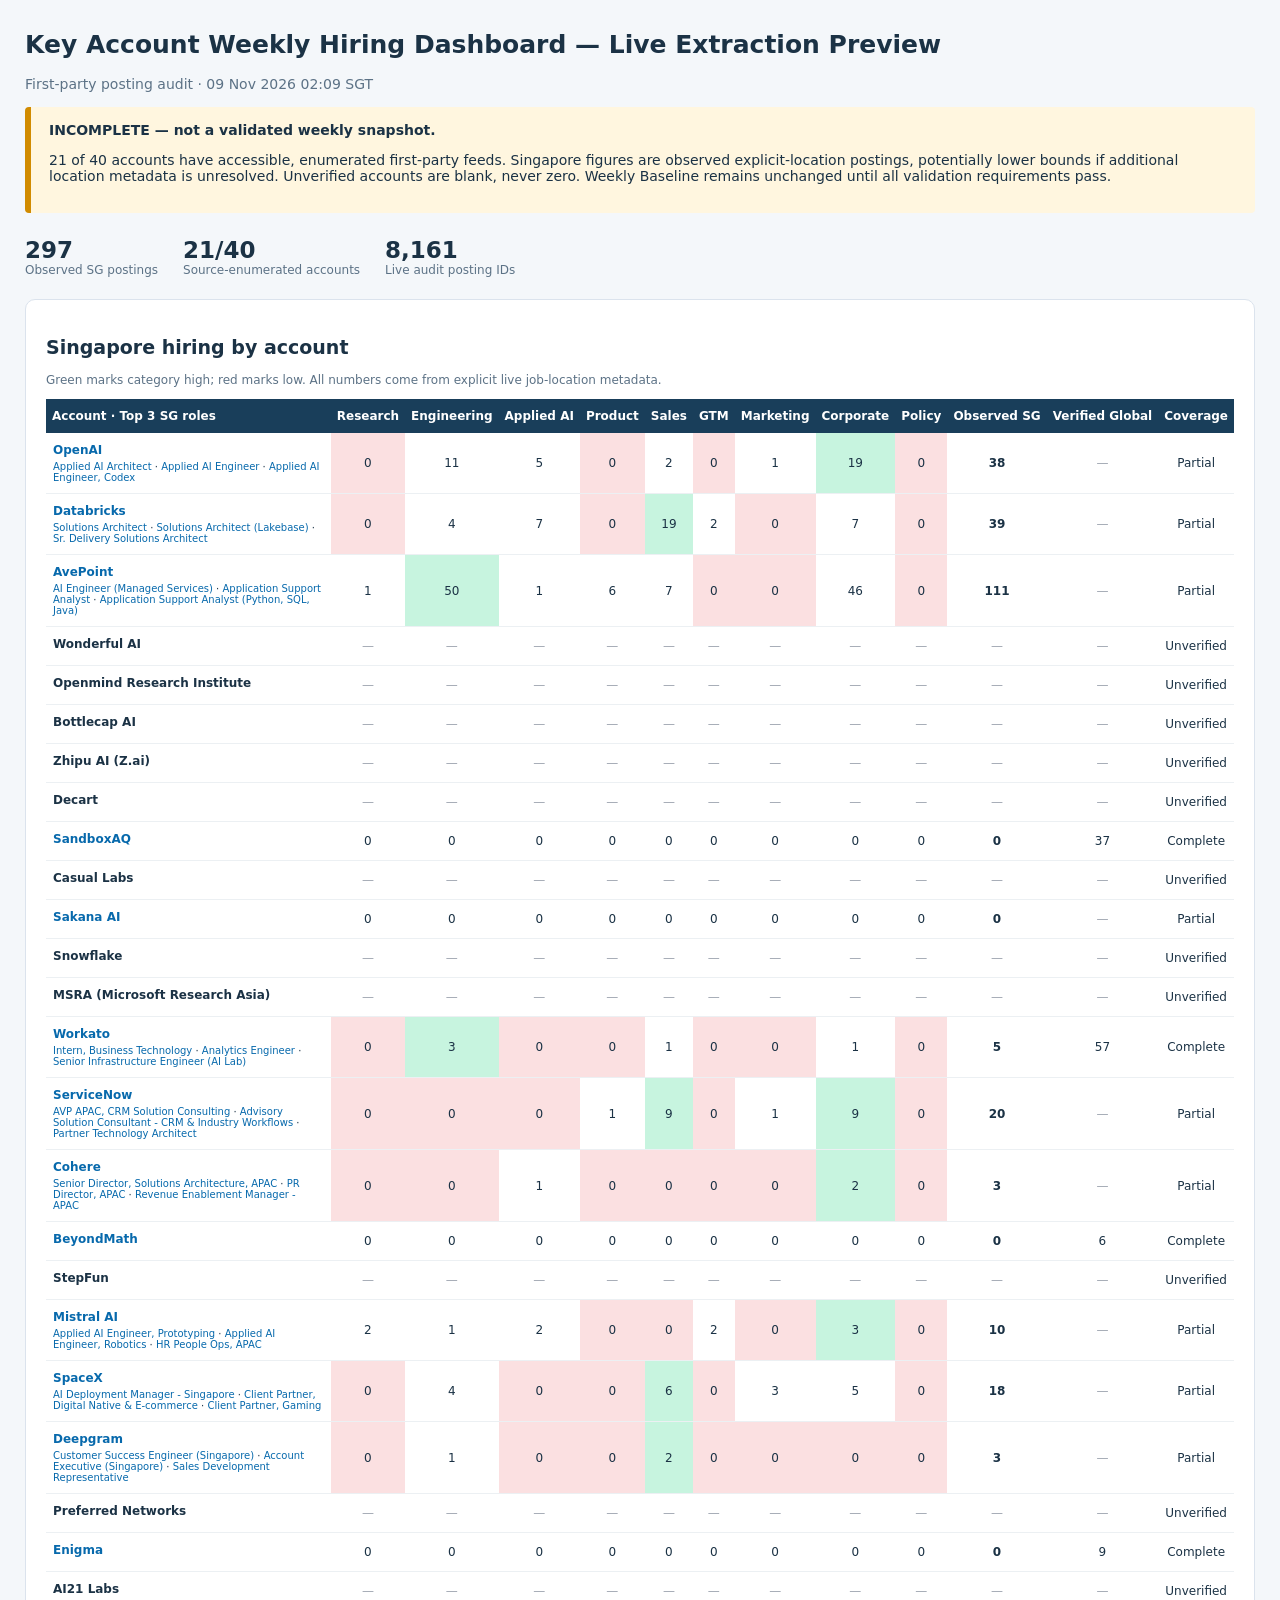
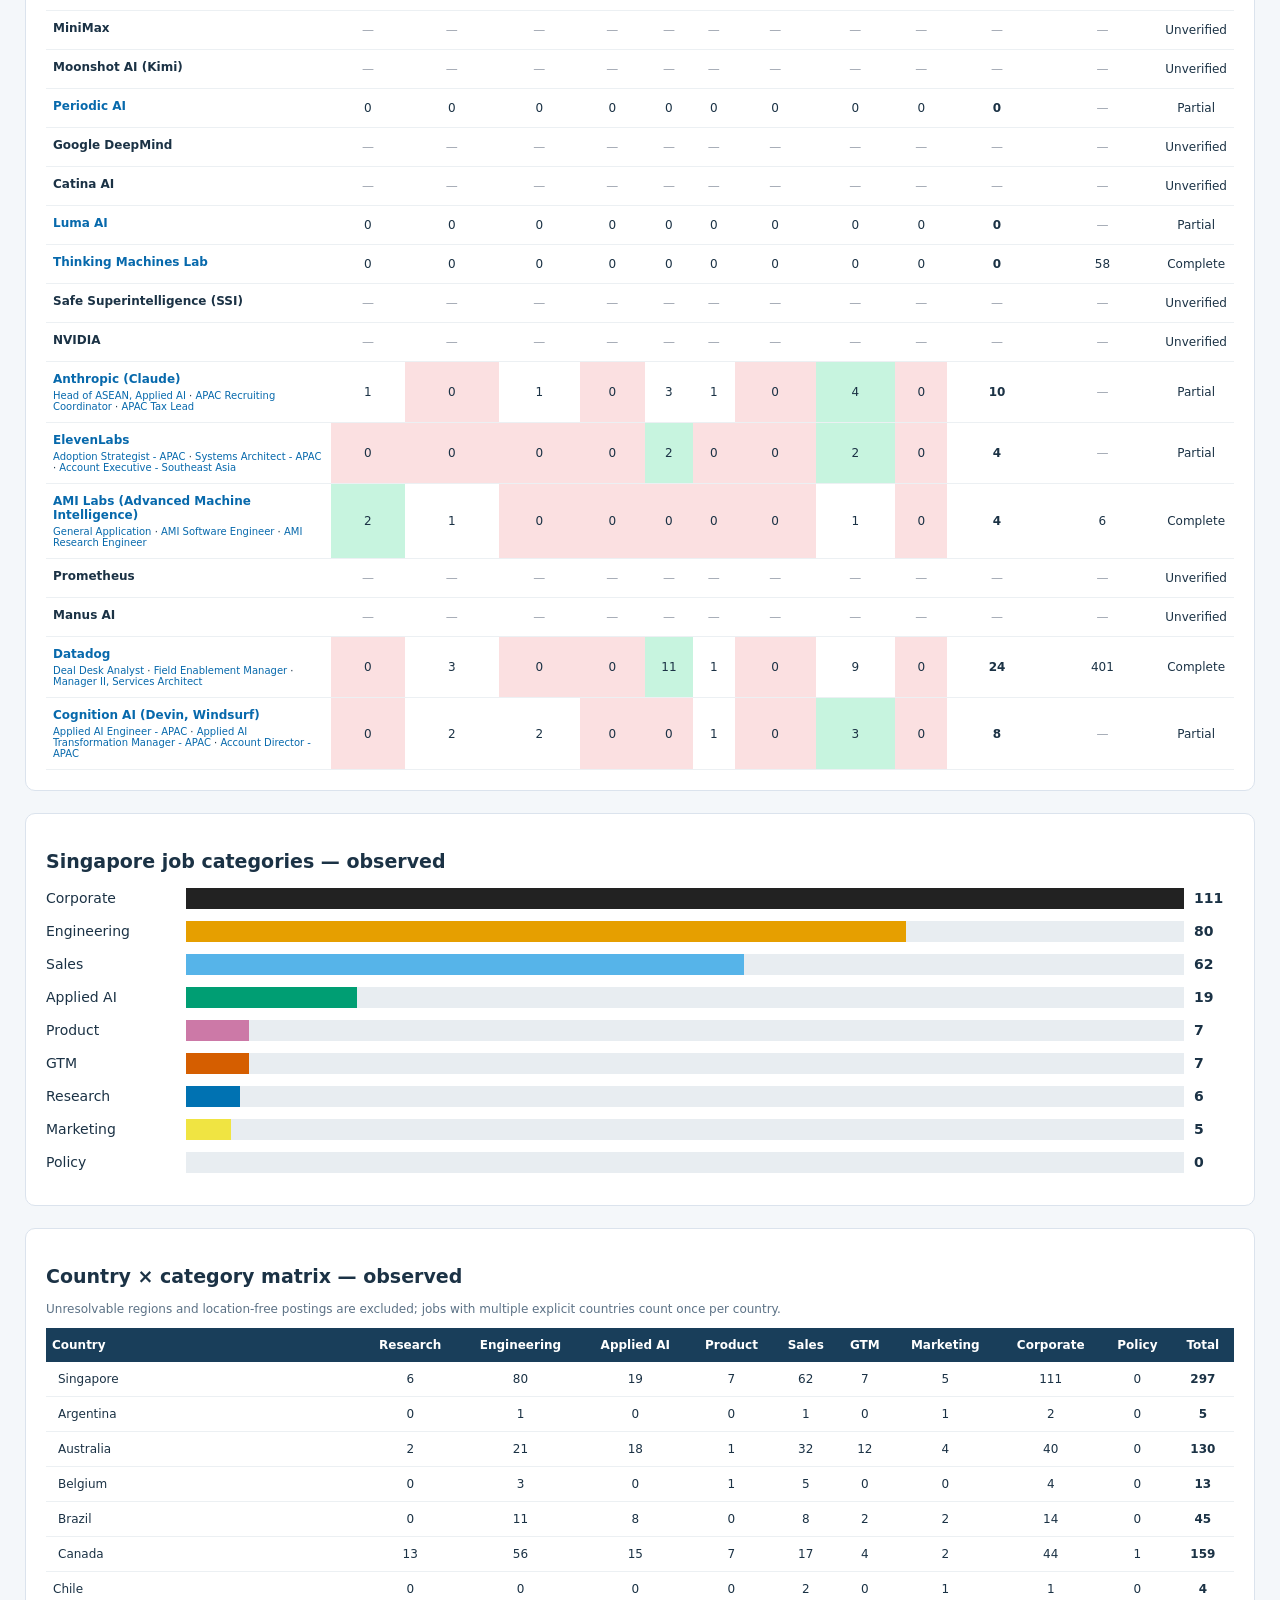
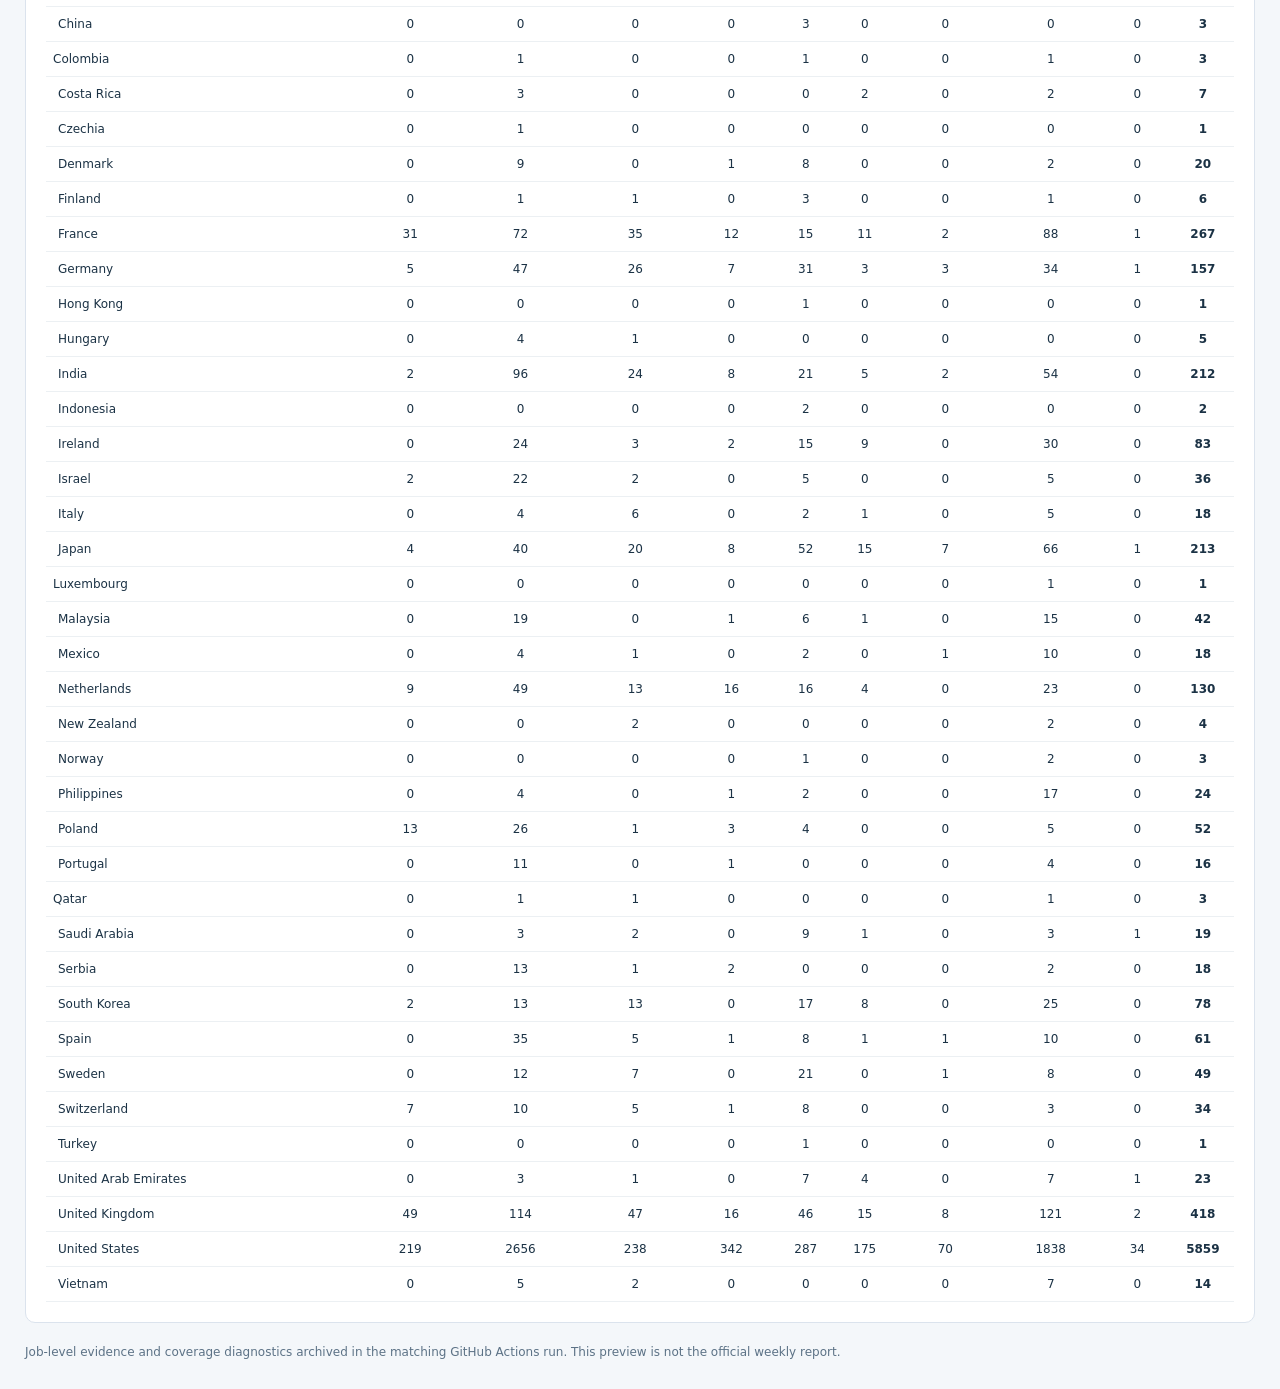
==== commit 15d3ccb4: "Refresh incomplete hiring extraction preview" ====
--- a/weekly-hiring-preview/index.html
+++ b/weekly-hiring-preview/index.html
@@ -1 +1 @@
-<!DOCTYPE html><html lang="en"><head><meta charset="UTF-8"><meta name="viewport" content="width=device-width,initial-scale=1"><title>Weekly Hiring — Incomplete Live Preview</title><style>*{box-sizing:border-box}body{font:14px system-ui,Arial,sans-serif;background:#f4f7fa;color:#1b3245;margin:0}main{max-width:1600px;margin:30px auto;padding:0 25px}h1{font-size:25px}h2{font-size:19px}.banner{background:#fff6df;border-left:6px solid #d18b00;padding:15px 18px;margin:15px 0 24px;border-radius:4px}.card{background:#fff;border-radius:10px;padding:20px;margin:22px 0;border:1px solid #dbe3ed}.muted{color:#5c7286}a{color:#0769ac;text-decoration:none}a:hover{text-decoration:underline}.wrap{overflow:auto}table{min-width:1050px;width:100%;border-collapse:collapse;font-size:12px}th{background:#193e5a;color:#fff;padding:10px 6px;text-align:center;white-space:nowrap}th:first-child{text-align:left}td{padding:10px 7px;border-bottom:1px solid #ecf0f3;text-align:center}td.name{text-align:left;min-width:240px}.roles{font-size:10px;margin-top:4px}.high{background:#c7f4df}.low{background:#fbe0e1}.missing{color:#9ca3af}.bar{display:grid;grid-template-columns:130px 1fr 40px;align-items:center;gap:10px;margin:12px 0}.track{background:#e8edf1;height:21px}.flag{width:20px;vertical-align:middle;margin-right:5px}.meta{display:flex;gap:25px;flex-wrap:wrap}.stat{font-size:23px;font-weight:700}.small{font-size:12px}</style></head><body><main><h1>Key Account Weekly Hiring Dashboard — Live Extraction Preview</h1><div class="muted">First-party posting audit · 02 Nov 2026 02:12 SGT</div><div class="banner"><strong>INCOMPLETE — not a validated weekly snapshot.</strong><p>21 of 40 accounts have accessible, enumerated first-party feeds. Singapore figures are observed explicit-location postings, potentially lower bounds if additional location metadata is unresolved. Unverified accounts are blank, never zero. Weekly Baseline remains unchanged until all validation requirements pass.</p></div><div class="meta"><div><div class="stat">304</div><div class="small muted">Observed SG postings</div></div><div><div class="stat">21/40</div><div class="small muted">Source-enumerated accounts</div></div><div><div class="stat">8,092</div><div class="small muted">Live audit posting IDs</div></div></div><section class="card"><h2>Singapore hiring by account</h2><p class="small muted">Green marks category high; red marks low. All numbers come from explicit live job-location metadata.</p><div class="wrap"><table><thead><tr><th>Account · Top 3 SG roles</th><th>Research</th><th>Engineering</th><th>Applied AI</th><th>Product</th><th>Sales</th><th>GTM</th><th>Marketing</th><th>Corporate</th><th>Policy</th><th>Observed SG</th><th>Verified Global</th><th>Coverage</th></tr></thead><tbody><tr><td class="name"><b><a href="https://jobs.ashbyhq.com/openai" target="_blank" rel="noopener noreferrer">OpenAI</a></b><div class="roles"><a href="https://jobs.ashbyhq.com/openai/b8fbe6d1-6363-4366-8484-de32cf4d1410" target="_blank" rel="noopener noreferrer">Applied AI Architect</a> · <a href="https://jobs.ashbyhq.com/openai/8acfba11-707e-4d8e-a860-88643fae24ba" target="_blank" rel="noopener noreferrer">Applied AI Engineer</a> · <a href="https://jobs.ashbyhq.com/openai/02ec1893-17df-420c-8d19-48eca8edd884" target="_blank" rel="noopener noreferrer">Applied AI Engineer, Codex</a></div></td><td class="low">0</td><td class="">12</td><td class="">5</td><td class="low">0</td><td class="">1</td><td class="low">0</td><td class="">1</td><td class="high">20</td><td class="low">0</td><td><b>39</b></td><td class="missing">—</td><td>Partial</td></tr><tr><td class="name"><b><a href="https://boards.greenhouse.io/databricks" target="_blank" rel="noopener noreferrer">Databricks</a></b><div class="roles"><a href="https://databricks.com/company/careers/open-positions/job?gh_jid=8783421002" target="_blank" rel="noopener noreferrer">Solutions Architect</a> · <a href="https://databricks.com/company/careers/open-positions/job?gh_jid=8567985002" target="_blank" rel="noopener noreferrer">Solutions Architect (Lakebase)</a> · <a href="https://databricks.com/company/careers/open-positions/job?gh_jid=8849858002" target="_blank" rel="noopener noreferrer">Sr. Delivery Solutions Architect</a></div></td><td class="low">0</td><td class="">3</td><td class="">7</td><td class="low">0</td><td class="high">19</td><td class="">2</td><td class="low">0</td><td class="">6</td><td class="low">0</td><td><b>37</b></td><td class="missing">—</td><td>Partial</td></tr><tr><td class="name"><b><a href="https://boards.greenhouse.io/avepoint" target="_blank" rel="noopener noreferrer">AvePoint</a></b><div class="roles"><a href="https://www.avepoint.com/careers/job-detail?gh_jid=8029829" target="_blank" rel="noopener noreferrer">AI Engineer (Managed Services)</a> · <a href="https://www.avepoint.com/careers/job-detail?gh_jid=7765557" target="_blank" rel="noopener noreferrer">Application Support Analyst</a> · <a href="https://www.avepoint.com/careers/job-detail?gh_jid=7809999" target="_blank" rel="noopener noreferrer">Application Support Analyst (Python, SQL, Java)</a></div></td><td class="">1</td><td class="high">50</td><td class="">1</td><td class="">6</td><td class="">7</td><td class="low">0</td><td class="low">0</td><td class="">46</td><td class="low">0</td><td><b>111</b></td><td class="missing">—</td><td>Partial</td></tr><tr><td class="name"><b>Wonderful AI</b><div class="roles"></div></td><td class="missing">—</td><td class="missing">—</td><td class="missing">—</td><td class="missing">—</td><td class="missing">—</td><td class="missing">—</td><td class="missing">—</td><td class="missing">—</td><td class="missing">—</td><td class="missing">—</td><td class="missing">—</td><td>Unverified</td></tr><tr><td class="name"><b>Openmind Research Institute</b><div class="roles"></div></td><td class="missing">—</td><td class="missing">—</td><td class="missing">—</td><td class="missing">—</td><td class="missing">—</td><td class="missing">—</td><td class="missing">—</td><td class="missing">—</td><td class="missing">—</td><td class="missing">—</td><td class="missing">—</td><td>Unverified</td></tr><tr><td class="name"><b>Bottlecap AI</b><div class="roles"></div></td><td class="missing">—</td><td class="missing">—</td><td class="missing">—</td><td class="missing">—</td><td class="missing">—</td><td class="missing">—</td><td class="missing">—</td><td class="missing">—</td><td class="missing">—</td><td class="missing">—</td><td class="missing">—</td><td>Unverified</td></tr><tr><td class="name"><b>Zhipu AI (Z.ai)</b><div class="roles"></div></td><td class="missing">—</td><td class="missing">—</td><td class="missing">—</td><td class="missing">—</td><td class="missing">—</td><td class="missing">—</td><td class="missing">—</td><td class="missing">—</td><td class="missing">—</td><td class="missing">—</td><td class="missing">—</td><td>Unverified</td></tr><tr><td class="name"><b>Decart</b><div class="roles"></div></td><td class="missing">—</td><td class="missing">—</td><td class="missing">—</td><td class="missing">—</td><td class="missing">—</td><td class="missing">—</td><td class="missing">—</td><td class="missing">—</td><td class="missing">—</td><td class="missing">—</td><td class="missing">—</td><td>Unverified</td></tr><tr><td class="name"><b><a href="https://jobs.ashbyhq.com/sandboxaq" target="_blank" rel="noopener noreferrer">SandboxAQ</a></b><div class="roles"></div></td><td class="">0</td><td class="">0</td><td class="">0</td><td class="">0</td><td class="">0</td><td class="">0</td><td class="">0</td><td class="">0</td><td class="">0</td><td><b>0</b></td><td>37</td><td>Complete</td></tr><tr><td class="name"><b>Casual Labs</b><div class="roles"></div></td><td class="missing">—</td><td class="missing">—</td><td class="missing">—</td><td class="missing">—</td><td class="missing">—</td><td class="missing">—</td><td class="missing">—</td><td class="missing">—</td><td class="missing">—</td><td class="missing">—</td><td class="missing">—</td><td>Unverified</td></tr><tr><td class="name"><b><a href="https://sakana.ai/careers/" target="_blank" rel="noopener noreferrer">Sakana AI</a></b><div class="roles"></div></td><td class="">0</td><td class="">0</td><td class="">0</td><td class="">0</td><td class="">0</td><td class="">0</td><td class="">0</td><td class="">0</td><td class="">0</td><td><b>0</b></td><td class="missing">—</td><td>Partial</td></tr><tr><td class="name"><b>Snowflake</b><div class="roles"></div></td><td class="missing">—</td><td class="missing">—</td><td class="missing">—</td><td class="missing">—</td><td class="missing">—</td><td class="missing">—</td><td class="missing">—</td><td class="missing">—</td><td class="missing">—</td><td class="missing">—</td><td class="missing">—</td><td>Unverified</td></tr><tr><td class="name"><b>MSRA (Microsoft Research Asia)</b><div class="roles"></div></td><td class="missing">—</td><td class="missing">—</td><td class="missing">—</td><td class="missing">—</td><td class="missing">—</td><td class="missing">—</td><td class="missing">—</td><td class="missing">—</td><td class="missing">—</td><td class="missing">—</td><td class="missing">—</td><td>Unverified</td></tr><tr><td class="name"><b><a href="https://boards.greenhouse.io/workato" target="_blank" rel="noopener noreferrer">Workato</a></b><div class="roles"><a href="https://www.workato.com/careers?gh_jid=8644024002#open-roles" target="_blank" rel="noopener noreferrer">Intern, Business Technology</a> · <a href="https://www.workato.com/careers?gh_jid=8870119002#open-roles" target="_blank" rel="noopener noreferrer">Analytics Engineer</a> · <a href="https://www.workato.com/careers?gh_jid=8288630002#open-roles" target="_blank" rel="noopener noreferrer">Senior Infrastructure Engineer (AI Lab)</a></div></td><td class="low">0</td><td class="high">3</td><td class="low">0</td><td class="low">0</td><td class="">2</td><td class="low">0</td><td class="low">0</td><td class="">1</td><td class="low">0</td><td><b>6</b></td><td>53</td><td>Complete</td></tr><tr><td class="name"><b><a href="https://careers.smartrecruiters.com/ServiceNow" target="_blank" rel="noopener noreferrer">ServiceNow</a></b><div class="roles"><a href="https://api.smartrecruiters.com/v1/companies/ServiceNow/postings/744000158434359" target="_blank" rel="noopener noreferrer">Advisory Solution Consultant - CRM &amp; Industry Workflows</a> · <a href="https://api.smartrecruiters.com/v1/companies/ServiceNow/postings/744000158665219" target="_blank" rel="noopener noreferrer">Area VP, Solution Consulting</a> · <a href="https://api.smartrecruiters.com/v1/companies/ServiceNow/postings/744000150599979" target="_blank" rel="noopener noreferrer">Partner Technology Architect</a></div></td><td class="low">0</td><td class="low">0</td><td class="low">0</td><td class="">1</td><td class="">7</td><td class="low">0</td><td class="">1</td><td class="high">10</td><td class="low">0</td><td><b>19</b></td><td class="missing">—</td><td>Partial</td></tr><tr><td class="name"><b><a href="https://jobs.ashbyhq.com/cohere" target="_blank" rel="noopener noreferrer">Cohere</a></b><div class="roles"><a href="https://jobs.ashbyhq.com/cohere/14a286d9-e415-4198-8d3b-8e0a7882a5b6" target="_blank" rel="noopener noreferrer">Senior Director, Solutions Architecture, APAC</a> · <a href="https://jobs.ashbyhq.com/cohere/fee0951d-8f8a-41ad-a7d5-4b0083bbe777" target="_blank" rel="noopener noreferrer">PR Director, APAC</a></div></td><td class="low">0</td><td class="low">0</td><td class="high">1</td><td class="low">0</td><td class="low">0</td><td class="low">0</td><td class="low">0</td><td class="high">1</td><td class="low">0</td><td><b>2</b></td><td class="missing">—</td><td>Partial</td></tr><tr><td class="name"><b><a href="https://jobs.ashbyhq.com/beyondmath" target="_blank" rel="noopener noreferrer">BeyondMath</a></b><div class="roles"></div></td><td class="">0</td><td class="">0</td><td class="">0</td><td class="">0</td><td class="">0</td><td class="">0</td><td class="">0</td><td class="">0</td><td class="">0</td><td><b>0</b></td><td>6</td><td>Complete</td></tr><tr><td class="name"><b>StepFun</b><div class="roles"></div></td><td class="missing">—</td><td class="missing">—</td><td class="missing">—</td><td class="missing">—</td><td class="missing">—</td><td class="missing">—</td><td class="missing">—</td><td class="missing">—</td><td class="missing">—</td><td class="missing">—</td><td class="missing">—</td><td>Unverified</td></tr><tr><td class="name"><b><a href="https://jobs.ashbyhq.com/mistral.ai" target="_blank" rel="noopener noreferrer">Mistral AI</a></b><div class="roles"><a href="https://jobs.ashbyhq.com/mistral.ai/52e1cc10-dfe0-4361-81c1-227f70f61e20" target="_blank" rel="noopener noreferrer">Applied AI Engineer, Prototyping</a> · <a href="https://jobs.ashbyhq.com/mistral.ai/d5b3861e-d8ff-4b8f-b0a1-3b8582a1c7b4" target="_blank" rel="noopener noreferrer">Applied AI Engineer, Robotics</a> · <a href="https://jobs.ashbyhq.com/mistral.ai/c6bf09ac-2cfa-4834-8c56-be4deb044f4e" target="_blank" rel="noopener noreferrer">HR People Ops, APAC</a></div></td><td class="">2</td><td class="">1</td><td class="">2</td><td class="low">0</td><td class="low">0</td><td class="">2</td><td class="low">0</td><td class="high">3</td><td class="low">0</td><td><b>10</b></td><td class="missing">—</td><td>Partial</td></tr><tr><td class="name"><b><a href="https://boards.greenhouse.io/spacex" target="_blank" rel="noopener noreferrer">SpaceX</a></b><div class="roles"><a href="https://jobs.ashbyhq.com/cursor/e3ccb495-a8a3-4ff0-a27b-262188abb9df" target="_blank" rel="noopener noreferrer">AI Deployment Manager - Singapore</a> · <a href="https://job-boards.greenhouse.io/xai/jobs/5246832007" target="_blank" rel="noopener noreferrer">Client Partner, Digital Native &amp; E-commerce</a> · <a href="https://job-boards.greenhouse.io/xai/jobs/5272020007" target="_blank" rel="noopener noreferrer">Client Partner, Gaming</a></div></td><td class="low">0</td><td class="">5</td><td class="low">0</td><td class="low">0</td><td class="high">6</td><td class="">1</td><td class="">3</td><td class="">5</td><td class="low">0</td><td><b>20</b></td><td class="missing">—</td><td>Partial</td></tr><tr><td class="name"><b><a href="https://jobs.ashbyhq.com/deepgram" target="_blank" rel="noopener noreferrer">Deepgram</a></b><div class="roles"><a href="https://jobs.ashbyhq.com/deepgram/4cc235e0-f195-4f44-84f3-c30e07c4a388" target="_blank" rel="noopener noreferrer">Customer Success Engineer (Singapore)</a> · <a href="https://jobs.ashbyhq.com/deepgram/aafbab17-4caa-4b87-811c-21acfc566cf4" target="_blank" rel="noopener noreferrer">APAC Partner Business Development Manager</a> · <a href="https://jobs.ashbyhq.com/deepgram/6c2a6918-b04c-4407-b87c-46090c114bb0" target="_blank" rel="noopener noreferrer">Field &amp; Event Marketing Manager, APAC (Singapore)</a></div></td><td class="low">0</td><td class="">1</td><td class="low">0</td><td class="low">0</td><td class="high">3</td><td class="">1</td><td class="">1</td><td class="low">0</td><td class="low">0</td><td><b>6</b></td><td class="missing">—</td><td>Partial</td></tr><tr><td class="name"><b>Preferred Networks</b><div class="roles"></div></td><td class="missing">—</td><td class="missing">—</td><td class="missing">—</td><td class="missing">—</td><td class="missing">—</td><td class="missing">—</td><td class="missing">—</td><td class="missing">—</td><td class="missing">—</td><td class="missing">—</td><td class="missing">—</td><td>Unverified</td></tr><tr><td class="name"><b><a href="https://boards.greenhouse.io/enigmaio" target="_blank" rel="noopener noreferrer">Enigma</a></b><div class="roles"></div></td><td class="">0</td><td class="">0</td><td class="">0</td><td class="">0</td><td class="">0</td><td class="">0</td><td class="">0</td><td class="">0</td><td class="">0</td><td><b>0</b></td><td>8</td><td>Complete</td></tr><tr><td class="name"><b>AI21 Labs</b><div class="roles"></div></td><td class="missing">—</td><td class="missing">—</td><td class="missing">—</td><td class="missing">—</td><td class="missing">—</td><td class="missing">—</td><td class="missing">—</td><td class="missing">—</td><td class="missing">—</td><td class="missing">—</td><td class="missing">—</td><td>Unverified</td></tr><tr><td class="name"><b>MiniMax</b><div class="roles"></div></td><td class="missing">—</td><td class="missing">—</td><td class="missing">—</td><td class="missing">—</td><td class="missing">—</td><td class="missing">—</td><td class="missing">—</td><td class="missing">—</td><td class="missing">—</td><td class="missing">—</td><td class="missing">—</td><td>Unverified</td></tr><tr><td class="name"><b>Moonshot AI (Kimi)</b><div class="roles"></div></td><td class="missing">—</td><td class="missing">—</td><td class="missing">—</td><td class="missing">—</td><td class="missing">—</td><td class="missing">—</td><td class="missing">—</td><td class="missing">—</td><td class="missing">—</td><td class="missing">—</td><td class="missing">—</td><td>Unverified</td></tr><tr><td class="name"><b><a href="https://jobs.ashbyhq.com/periodic-labs" target="_blank" rel="noopener noreferrer">Periodic AI</a></b><div class="roles"></div></td><td class="">0</td><td class="">0</td><td class="">0</td><td class="">0</td><td class="">0</td><td class="">0</td><td class="">0</td><td class="">0</td><td class="">0</td><td><b>0</b></td><td class="missing">—</td><td>Partial</td></tr><tr><td class="name"><b>Google DeepMind</b><div class="roles"></div></td><td class="missing">—</td><td class="missing">—</td><td class="missing">—</td><td class="missing">—</td><td class="missing">—</td><td class="missing">—</td><td class="missing">—</td><td class="missing">—</td><td class="missing">—</td><td class="missing">—</td><td class="missing">—</td><td>Unverified</td></tr><tr><td class="name"><b>Catina AI</b><div class="roles"></div></td><td class="missing">—</td><td class="missing">—</td><td class="missing">—</td><td class="missing">—</td><td class="missing">—</td><td class="missing">—</td><td class="missing">—</td><td class="missing">—</td><td class="missing">—</td><td class="missing">—</td><td class="missing">—</td><td>Unverified</td></tr><tr><td class="name"><b><a href="https://jobs.ashbyhq.com/lumaai" target="_blank" rel="noopener noreferrer">Luma AI</a></b><div class="roles"></div></td><td class="">0</td><td class="">0</td><td class="">0</td><td class="">0</td><td class="">0</td><td class="">0</td><td class="">0</td><td class="">0</td><td class="">0</td><td><b>0</b></td><td class="missing">—</td><td>Partial</td></tr><tr><td class="name"><b><a href="https://jobs.ashbyhq.com/thinkingmachines" target="_blank" rel="noopener noreferrer">Thinking Machines Lab</a></b><div class="roles"></div></td><td class="">0</td><td class="">0</td><td class="">0</td><td class="">0</td><td class="">0</td><td class="">0</td><td class="">0</td><td class="">0</td><td class="">0</td><td><b>0</b></td><td>53</td><td>Complete</td></tr><tr><td class="name"><b>Safe Superintelligence (SSI)</b><div class="roles"></div></td><td class="missing">—</td><td class="missing">—</td><td class="missing">—</td><td class="missing">—</td><td class="missing">—</td><td class="missing">—</td><td class="missing">—</td><td class="missing">—</td><td class="missing">—</td><td class="missing">—</td><td class="missing">—</td><td>Unverified</td></tr><tr><td class="name"><b>NVIDIA</b><div class="roles"></div></td><td class="missing">—</td><td class="missing">—</td><td class="missing">—</td><td class="missing">—</td><td class="missing">—</td><td class="missing">—</td><td class="missing">—</td><td class="missing">—</td><td class="missing">—</td><td class="missing">—</td><td class="missing">—</td><td>Unverified</td></tr><tr><td class="name"><b><a href="https://boards.greenhouse.io/anthropic" target="_blank" rel="noopener noreferrer">Anthropic (Claude)</a></b><div class="roles"><a href="https://job-boards.greenhouse.io/anthropic/jobs/5427309008" target="_blank" rel="noopener noreferrer">APAC Recruiting Coordinator</a> · <a href="https://job-boards.greenhouse.io/anthropic/jobs/5358148008" target="_blank" rel="noopener noreferrer">APAC Tax Lead</a> · <a href="https://job-boards.greenhouse.io/anthropic/jobs/5357955008" target="_blank" rel="noopener noreferrer">Director of Payroll, APAC</a></div></td><td class="">1</td><td class="low">0</td><td class="low">0</td><td class="low">0</td><td class="">4</td><td class="">1</td><td class="low">0</td><td class="high">5</td><td class="low">0</td><td><b>11</b></td><td class="missing">—</td><td>Partial</td></tr><tr><td class="name"><b><a href="https://jobs.ashbyhq.com/elevenlabs" target="_blank" rel="noopener noreferrer">ElevenLabs</a></b><div class="roles"><a href="https://jobs.ashbyhq.com/elevenlabs/8d25dd85-5b50-4dfa-b410-273b1ddd437c" target="_blank" rel="noopener noreferrer">Adoption Strategist - APAC</a> · <a href="https://jobs.ashbyhq.com/elevenlabs/90cc8a34-1707-4aef-b509-94f94389d149" target="_blank" rel="noopener noreferrer">Systems Architect - APAC </a> · <a href="https://jobs.ashbyhq.com/elevenlabs/02d5b86d-00e5-4204-b61a-8419c3cc1c10" target="_blank" rel="noopener noreferrer">B2B Marketing - Singapore &amp; NE Asia</a></div></td><td class="low">0</td><td class="low">0</td><td class="low">0</td><td class="low">0</td><td class="high">2</td><td class="low">0</td><td class="">1</td><td class="high">2</td><td class="low">0</td><td><b>5</b></td><td class="missing">—</td><td>Partial</td></tr><tr><td class="name"><b><a href="https://jobs.ashbyhq.com/ami" target="_blank" rel="noopener noreferrer">AMI Labs (Advanced Machine Intelligence)</a></b><div class="roles"><a href="https://jobs.ashbyhq.com/ami/34d3053f-381f-4350-9c9b-172e5d6a6b70" target="_blank" rel="noopener noreferrer">General Application</a> · <a href="https://jobs.ashbyhq.com/ami/9f59ac61-f20b-4d33-9343-9603f693523f" target="_blank" rel="noopener noreferrer">AMI Software Engineer</a> · <a href="https://jobs.ashbyhq.com/ami/df8b17c5-97e6-49e7-abb9-c21a39e4162a" target="_blank" rel="noopener noreferrer">AMI Research Engineer</a></div></td><td class="high">3</td><td class="">1</td><td class="low">0</td><td class="low">0</td><td class="low">0</td><td class="low">0</td><td class="low">0</td><td class="">1</td><td class="low">0</td><td><b>5</b></td><td>6</td><td>Complete</td></tr><tr><td class="name"><b>Prometheus</b><div class="roles"></div></td><td class="missing">—</td><td class="missing">—</td><td class="missing">—</td><td class="missing">—</td><td class="missing">—</td><td class="missing">—</td><td class="missing">—</td><td class="missing">—</td><td class="missing">—</td><td class="missing">—</td><td class="missing">—</td><td>Unverified</td></tr><tr><td class="name"><b>Manus AI</b><div class="roles"></div></td><td class="missing">—</td><td class="missing">—</td><td class="missing">—</td><td class="missing">—</td><td class="missing">—</td><td class="missing">—</td><td class="missing">—</td><td class="missing">—</td><td class="missing">—</td><td class="missing">—</td><td class="missing">—</td><td>Unverified</td></tr><tr><td class="name"><b><a href="https://boards.greenhouse.io/datadog" target="_blank" rel="noopener noreferrer">Datadog</a></b><div class="roles"><a href="https://careers.datadoghq.com/detail/8301039/?gh_jid=8301039" target="_blank" rel="noopener noreferrer">Deal Desk Analyst</a> · <a href="https://careers.datadoghq.com/detail/8300636/?gh_jid=8300636" target="_blank" rel="noopener noreferrer">Field Enablement Manager</a> · <a href="https://careers.datadoghq.com/detail/7939294/?gh_jid=7939294" target="_blank" rel="noopener noreferrer">Manager II, Services Architect</a></div></td><td class="low">0</td><td class="">6</td><td class="low">0</td><td class="low">0</td><td class="high">10</td><td class="low">0</td><td class="low">0</td><td class="">9</td><td class="low">0</td><td><b>25</b></td><td>397</td><td>Complete</td></tr><tr><td class="name"><b><a href="https://jobs.ashbyhq.com/cognition" target="_blank" rel="noopener noreferrer">Cognition AI (Devin, Windsurf)</a></b><div class="roles"><a href="https://jobs.ashbyhq.com/cognition/12250aa8-c371-440c-8189-04872fd43eeb" target="_blank" rel="noopener noreferrer">Applied AI Engineer - APAC</a> · <a href="https://jobs.ashbyhq.com/cognition/be59ef70-1b34-4af5-a831-da964a6d3869" target="_blank" rel="noopener noreferrer">Applied AI Transformation Manager - APAC</a> · <a href="https://jobs.ashbyhq.com/cognition/99ac30db-26d9-4cae-8b50-5a509dfb10a9" target="_blank" rel="noopener noreferrer">Account Director - APAC</a></div></td><td class="low">0</td><td class="">2</td><td class="">2</td><td class="low">0</td><td class="low">0</td><td class="">1</td><td class="low">0</td><td class="high">3</td><td class="low">0</td><td><b>8</b></td><td class="missing">—</td><td>Partial</td></tr></tbody></table></div></section><section class="card"><h2>Singapore job categories — observed</h2><div class="bar"><span>Corporate</span><div class="track"><div style="height:100%;width:100.0%;background:#222222"></div></div><b>112</b></div><div class="bar"><span>Engineering</span><div class="track"><div style="height:100%;width:75.0%;background:#E69F00"></div></div><b>84</b></div><div class="bar"><span>Sales</span><div class="track"><div style="height:100%;width:54.5%;background:#56B4E9"></div></div><b>61</b></div><div class="bar"><span>Applied AI</span><div class="track"><div style="height:100%;width:16.1%;background:#009E73"></div></div><b>18</b></div><div class="bar"><span>GTM</span><div class="track"><div style="height:100%;width:7.1%;background:#D55E00"></div></div><b>8</b></div><div class="bar"><span>Research</span><div class="track"><div style="height:100%;width:6.2%;background:#0072B2"></div></div><b>7</b></div><div class="bar"><span>Product</span><div class="track"><div style="height:100%;width:6.2%;background:#CC79A7"></div></div><b>7</b></div><div class="bar"><span>Marketing</span><div class="track"><div style="height:100%;width:6.2%;background:#F0E442"></div></div><b>7</b></div><div class="bar"><span>Policy</span><div class="track"><div style="height:100%;width:0.0%;background:#5D7088"></div></div><b>0</b></div></section><section class="card"><h2>Country × category matrix — observed</h2><p class="small muted">Unresolvable regions and location-free postings are excluded; jobs with multiple explicit countries count once per country.</p><div class="wrap"><table><thead><tr><th>Country</th><th>Research</th><th>Engineering</th><th>Applied AI</th><th>Product</th><th>Sales</th><th>GTM</th><th>Marketing</th><th>Corporate</th><th>Policy</th><th>Total</th></tr></thead><tbody><tr><td class="name"><img loading="lazy" class="flag" alt="" src="https://flagcdn.com/w20/sg.png">Singapore</td><td>7</td><td>84</td><td>18</td><td>7</td><td>61</td><td>8</td><td>7</td><td>112</td><td>0</td><td><b>304</b></td></tr><tr><td class="name"><img loading="lazy" class="flag" alt="" src="https://flagcdn.com/w20/ar.png">Argentina</td><td>0</td><td>1</td><td>0</td><td>0</td><td>1</td><td>1</td><td>1</td><td>2</td><td>0</td><td><b>6</b></td></tr><tr><td class="name"><img loading="lazy" class="flag" alt="" src="https://flagcdn.com/w20/au.png">Australia</td><td>2</td><td>22</td><td>17</td><td>1</td><td>26</td><td>12</td><td>5</td><td>40</td><td>0</td><td><b>125</b></td></tr><tr><td class="name"><img loading="lazy" class="flag" alt="" src="https://flagcdn.com/w20/be.png">Belgium</td><td>0</td><td>3</td><td>0</td><td>1</td><td>5</td><td>0</td><td>0</td><td>3</td><td>0</td><td><b>12</b></td></tr><tr><td class="name"><img loading="lazy" class="flag" alt="" src="https://flagcdn.com/w20/br.png">Brazil</td><td>0</td><td>11</td><td>8</td><td>0</td><td>7</td><td>1</td><td>2</td><td>14</td><td>1</td><td><b>44</b></td></tr><tr><td class="name"><img loading="lazy" class="flag" alt="" src="https://flagcdn.com/w20/ca.png">Canada</td><td>16</td><td>53</td><td>16</td><td>4</td><td>16</td><td>2</td><td>2</td><td>46</td><td>1</td><td><b>156</b></td></tr><tr><td class="name">Chile</td><td>0</td><td>0</td><td>0</td><td>0</td><td>2</td><td>0</td><td>1</td><td>1</td><td>0</td><td><b>4</b></td></tr><tr><td class="name"><img loading="lazy" class="flag" alt="" src="https://flagcdn.com/w20/cn.png">China</td><td>0</td><td>0</td><td>0</td><td>0</td><td>3</td><td>0</td><td>0</td><td>0</td><td>0</td><td><b>3</b></td></tr><tr><td class="name">Colombia</td><td>0</td><td>1</td><td>0</td><td>0</td><td>1</td><td>0</td><td>0</td><td>1</td><td>0</td><td><b>3</b></td></tr><tr><td class="name"><img loading="lazy" class="flag" alt="" src="https://flagcdn.com/w20/cr.png">Costa Rica</td><td>0</td><td>3</td><td>0</td><td>0</td><td>0</td><td>2</td><td>0</td><td>3</td><td>0</td><td><b>8</b></td></tr><tr><td class="name"><img loading="lazy" class="flag" alt="" src="https://flagcdn.com/w20/cz.png">Czechia</td><td>0</td><td>2</td><td>0</td><td>0</td><td>0</td><td>0</td><td>0</td><td>0</td><td>0</td><td><b>2</b></td></tr><tr><td class="name"><img loading="lazy" class="flag" alt="" src="https://flagcdn.com/w20/dk.png">Denmark</td><td>0</td><td>8</td><td>0</td><td>1</td><td>10</td><td>0</td><td>0</td><td>2</td><td>0</td><td><b>21</b></td></tr><tr><td class="name"><img loading="lazy" class="flag" alt="" src="https://flagcdn.com/w20/fi.png">Finland</td><td>0</td><td>1</td><td>1</td><td>0</td><td>2</td><td>0</td><td>0</td><td>1</td><td>0</td><td><b>5</b></td></tr><tr><td class="name"><img loading="lazy" class="flag" alt="" src="https://flagcdn.com/w20/fr.png">France</td><td>32</td><td>65</td><td>35</td><td>12</td><td>15</td><td>12</td><td>2</td><td>82</td><td>0</td><td><b>255</b></td></tr><tr><td class="name"><img loading="lazy" class="flag" alt="" src="https://flagcdn.com/w20/de.png">Germany</td><td>5</td><td>45</td><td>25</td><td>5</td><td>31</td><td>3</td><td>3</td><td>33</td><td>1</td><td><b>151</b></td></tr><tr><td class="name"><img loading="lazy" class="flag" alt="" src="https://flagcdn.com/w20/hk.png">Hong Kong</td><td>0</td><td>0</td><td>0</td><td>0</td><td>1</td><td>0</td><td>0</td><td>1</td><td>0</td><td><b>2</b></td></tr><tr><td class="name"><img loading="lazy" class="flag" alt="" src="https://flagcdn.com/w20/hu.png">Hungary</td><td>0</td><td>3</td><td>1</td><td>0</td><td>0</td><td>0</td><td>0</td><td>0</td><td>0</td><td><b>4</b></td></tr><tr><td class="name"><img loading="lazy" class="flag" alt="" src="https://flagcdn.com/w20/in.png">India</td><td>2</td><td>96</td><td>20</td><td>11</td><td>23</td><td>4</td><td>2</td><td>50</td><td>0</td><td><b>208</b></td></tr><tr><td class="name"><img loading="lazy" class="flag" alt="" src="https://flagcdn.com/w20/id.png">Indonesia</td><td>0</td><td>0</td><td>0</td><td>0</td><td>2</td><td>0</td><td>0</td><td>0</td><td>0</td><td><b>2</b></td></tr><tr><td class="name"><img loading="lazy" class="flag" alt="" src="https://flagcdn.com/w20/ie.png">Ireland</td><td>0</td><td>31</td><td>3</td><td>1</td><td>15</td><td>9</td><td>1</td><td>28</td><td>0</td><td><b>88</b></td></tr><tr><td class="name"><img loading="lazy" class="flag" alt="" src="https://flagcdn.com/w20/il.png">Israel</td><td>2</td><td>22</td><td>2</td><td>1</td><td>5</td><td>0</td><td>0</td><td>5</td><td>0</td><td><b>37</b></td></tr><tr><td class="name"><img loading="lazy" class="flag" alt="" src="https://flagcdn.com/w20/it.png">Italy</td><td>0</td><td>6</td><td>6</td><td>0</td><td>6</td><td>1</td><td>0</td><td>6</td><td>0</td><td><b>25</b></td></tr><tr><td class="name"><img loading="lazy" class="flag" alt="" src="https://flagcdn.com/w20/jp.png">Japan</td><td>4</td><td>40</td><td>20</td><td>8</td><td>50</td><td>14</td><td>7</td><td>66</td><td>1</td><td><b>210</b></td></tr><tr><td class="name">Luxembourg</td><td>0</td><td>0</td><td>0</td><td>0</td><td>0</td><td>0</td><td>0</td><td>1</td><td>0</td><td><b>1</b></td></tr><tr><td class="name"><img loading="lazy" class="flag" alt="" src="https://flagcdn.com/w20/my.png">Malaysia</td><td>0</td><td>19</td><td>0</td><td>1</td><td>6</td><td>1</td><td>0</td><td>15</td><td>0</td><td><b>42</b></td></tr><tr><td class="name"><img loading="lazy" class="flag" alt="" src="https://flagcdn.com/w20/mx.png">Mexico</td><td>0</td><td>4</td><td>1</td><td>0</td><td>2</td><td>0</td><td>1</td><td>11</td><td>0</td><td><b>19</b></td></tr><tr><td class="name"><img loading="lazy" class="flag" alt="" src="https://flagcdn.com/w20/nl.png">Netherlands</td><td>6</td><td>37</td><td>12</td><td>14</td><td>14</td><td>3</td><td>0</td><td>24</td><td>0</td><td><b>110</b></td></tr><tr><td class="name"><img loading="lazy" class="flag" alt="" src="https://flagcdn.com/w20/nz.png">New Zealand</td><td>0</td><td>0</td><td>2</td><td>0</td><td>0</td><td>0</td><td>0</td><td>1</td><td>0</td><td><b>3</b></td></tr><tr><td class="name"><img loading="lazy" class="flag" alt="" src="https://flagcdn.com/w20/no.png">Norway</td><td>0</td><td>0</td><td>0</td><td>0</td><td>1</td><td>0</td><td>0</td><td>2</td><td>0</td><td><b>3</b></td></tr><tr><td class="name"><img loading="lazy" class="flag" alt="" src="https://flagcdn.com/w20/ph.png">Philippines</td><td>0</td><td>4</td><td>0</td><td>1</td><td>2</td><td>0</td><td>0</td><td>13</td><td>0</td><td><b>20</b></td></tr><tr><td class="name"><img loading="lazy" class="flag" alt="" src="https://flagcdn.com/w20/pl.png">Poland</td><td>12</td><td>23</td><td>1</td><td>2</td><td>4</td><td>0</td><td>0</td><td>4</td><td>0</td><td><b>46</b></td></tr><tr><td class="name"><img loading="lazy" class="flag" alt="" src="https://flagcdn.com/w20/pt.png">Portugal</td><td>0</td><td>12</td><td>0</td><td>1</td><td>0</td><td>0</td><td>0</td><td>4</td><td>0</td><td><b>17</b></td></tr><tr><td class="name">Qatar</td><td>0</td><td>1</td><td>1</td><td>0</td><td>0</td><td>0</td><td>0</td><td>1</td><td>0</td><td><b>3</b></td></tr><tr><td class="name"><img loading="lazy" class="flag" alt="" src="https://flagcdn.com/w20/sa.png">Saudi Arabia</td><td>0</td><td>3</td><td>1</td><td>0</td><td>8</td><td>1</td><td>0</td><td>1</td><td>1</td><td><b>15</b></td></tr><tr><td class="name"><img loading="lazy" class="flag" alt="" src="https://flagcdn.com/w20/rs.png">Serbia</td><td>0</td><td>13</td><td>1</td><td>2</td><td>0</td><td>0</td><td>0</td><td>2</td><td>0</td><td><b>18</b></td></tr><tr><td class="name"><img loading="lazy" class="flag" alt="" src="https://flagcdn.com/w20/kr.png">South Korea</td><td>3</td><td>11</td><td>15</td><td>0</td><td>16</td><td>7</td><td>0</td><td>24</td><td>0</td><td><b>76</b></td></tr><tr><td class="name"><img loading="lazy" class="flag" alt="" src="https://flagcdn.com/w20/es.png">Spain</td><td>0</td><td>32</td><td>5</td><td>1</td><td>7</td><td>1</td><td>1</td><td>10</td><td>0</td><td><b>57</b></td></tr><tr><td class="name"><img loading="lazy" class="flag" alt="" src="https://flagcdn.com/w20/se.png">Sweden</td><td>0</td><td>9</td><td>6</td><td>0</td><td>19</td><td>0</td><td>1</td><td>8</td><td>0</td><td><b>43</b></td></tr><tr><td class="name"><img loading="lazy" class="flag" alt="" src="https://flagcdn.com/w20/ch.png">Switzerland</td><td>5</td><td>11</td><td>4</td><td>1</td><td>10</td><td>0</td><td>0</td><td>3</td><td>0</td><td><b>34</b></td></tr><tr><td class="name"><img loading="lazy" class="flag" alt="" src="https://flagcdn.com/w20/ae.png">United Arab Emirates</td><td>0</td><td>4</td><td>2</td><td>0</td><td>4</td><td>4</td><td>0</td><td>6</td><td>1</td><td><b>21</b></td></tr><tr><td class="name"><img loading="lazy" class="flag" alt="" src="https://flagcdn.com/w20/gb.png">United Kingdom</td><td>47</td><td>115</td><td>47</td><td>13</td><td>49</td><td>17</td><td>11</td><td>112</td><td>2</td><td><b>413</b></td></tr><tr><td class="name"><img loading="lazy" class="flag" alt="" src="https://flagcdn.com/w20/us.png">United States</td><td>221</td><td>2643</td><td>237</td><td>334</td><td>260</td><td>174</td><td>69</td><td>1841</td><td>36</td><td><b>5815</b></td></tr><tr><td class="name"><img loading="lazy" class="flag" alt="" src="https://flagcdn.com/w20/vn.png">Vietnam</td><td>0</td><td>5</td><td>2</td><td>0</td><td>0</td><td>0</td><td>0</td><td>7</td><td>0</td><td><b>14</b></td></tr></tbody></table></div></section><p class="muted small">Job-level evidence and coverage diagnostics archived in the matching GitHub Actions run. This preview is not the official weekly report.</p></main></body></html>+<!DOCTYPE html><html lang="en"><head><meta charset="UTF-8"><meta name="viewport" content="width=device-width,initial-scale=1"><title>Weekly Hiring — Incomplete Live Preview</title><style>*{box-sizing:border-box}body{font:14px system-ui,Arial,sans-serif;background:#f4f7fa;color:#1b3245;margin:0}main{max-width:1600px;margin:30px auto;padding:0 25px}h1{font-size:25px}h2{font-size:19px}.banner{background:#fff6df;border-left:6px solid #d18b00;padding:15px 18px;margin:15px 0 24px;border-radius:4px}.card{background:#fff;border-radius:10px;padding:20px;margin:22px 0;border:1px solid #dbe3ed}.muted{color:#5c7286}a{color:#0769ac;text-decoration:none}a:hover{text-decoration:underline}.wrap{overflow:auto}table{min-width:1050px;width:100%;border-collapse:collapse;font-size:12px}th{background:#193e5a;color:#fff;padding:10px 6px;text-align:center;white-space:nowrap}th:first-child{text-align:left}td{padding:10px 7px;border-bottom:1px solid #ecf0f3;text-align:center}td.name{text-align:left;min-width:240px}.roles{font-size:10px;margin-top:4px}.high{background:#c7f4df}.low{background:#fbe0e1}.missing{color:#9ca3af}.bar{display:grid;grid-template-columns:130px 1fr 40px;align-items:center;gap:10px;margin:12px 0}.track{background:#e8edf1;height:21px}.flag{width:20px;vertical-align:middle;margin-right:5px}.meta{display:flex;gap:25px;flex-wrap:wrap}.stat{font-size:23px;font-weight:700}.small{font-size:12px}</style></head><body><main><h1>Key Account Weekly Hiring Dashboard — Live Extraction Preview</h1><div class="muted">First-party posting audit · 09 Nov 2026 02:09 SGT</div><div class="banner"><strong>INCOMPLETE — not a validated weekly snapshot.</strong><p>21 of 40 accounts have accessible, enumerated first-party feeds. Singapore figures are observed explicit-location postings, potentially lower bounds if additional location metadata is unresolved. Unverified accounts are blank, never zero. Weekly Baseline remains unchanged until all validation requirements pass.</p></div><div class="meta"><div><div class="stat">297</div><div class="small muted">Observed SG postings</div></div><div><div class="stat">21/40</div><div class="small muted">Source-enumerated accounts</div></div><div><div class="stat">8,161</div><div class="small muted">Live audit posting IDs</div></div></div><section class="card"><h2>Singapore hiring by account</h2><p class="small muted">Green marks category high; red marks low. All numbers come from explicit live job-location metadata.</p><div class="wrap"><table><thead><tr><th>Account · Top 3 SG roles</th><th>Research</th><th>Engineering</th><th>Applied AI</th><th>Product</th><th>Sales</th><th>GTM</th><th>Marketing</th><th>Corporate</th><th>Policy</th><th>Observed SG</th><th>Verified Global</th><th>Coverage</th></tr></thead><tbody><tr><td class="name"><b><a href="https://jobs.ashbyhq.com/openai" target="_blank" rel="noopener noreferrer">OpenAI</a></b><div class="roles"><a href="https://jobs.ashbyhq.com/openai/b8fbe6d1-6363-4366-8484-de32cf4d1410" target="_blank" rel="noopener noreferrer">Applied AI Architect</a> · <a href="https://jobs.ashbyhq.com/openai/8acfba11-707e-4d8e-a860-88643fae24ba" target="_blank" rel="noopener noreferrer">Applied AI Engineer</a> · <a href="https://jobs.ashbyhq.com/openai/02ec1893-17df-420c-8d19-48eca8edd884" target="_blank" rel="noopener noreferrer">Applied AI Engineer, Codex</a></div></td><td class="low">0</td><td class="">11</td><td class="">5</td><td class="low">0</td><td class="">2</td><td class="low">0</td><td class="">1</td><td class="high">19</td><td class="low">0</td><td><b>38</b></td><td class="missing">—</td><td>Partial</td></tr><tr><td class="name"><b><a href="https://boards.greenhouse.io/databricks" target="_blank" rel="noopener noreferrer">Databricks</a></b><div class="roles"><a href="https://databricks.com/company/careers/open-positions/job?gh_jid=8783421002" target="_blank" rel="noopener noreferrer">Solutions Architect</a> · <a href="https://databricks.com/company/careers/open-positions/job?gh_jid=8567985002" target="_blank" rel="noopener noreferrer">Solutions Architect (Lakebase)</a> · <a href="https://databricks.com/company/careers/open-positions/job?gh_jid=8849858002" target="_blank" rel="noopener noreferrer">Sr. Delivery Solutions Architect</a></div></td><td class="low">0</td><td class="">4</td><td class="">7</td><td class="low">0</td><td class="high">19</td><td class="">2</td><td class="low">0</td><td class="">7</td><td class="low">0</td><td><b>39</b></td><td class="missing">—</td><td>Partial</td></tr><tr><td class="name"><b><a href="https://boards.greenhouse.io/avepoint" target="_blank" rel="noopener noreferrer">AvePoint</a></b><div class="roles"><a href="https://www.avepoint.com/careers/job-detail?gh_jid=8029829" target="_blank" rel="noopener noreferrer">AI Engineer (Managed Services)</a> · <a href="https://www.avepoint.com/careers/job-detail?gh_jid=7765557" target="_blank" rel="noopener noreferrer">Application Support Analyst</a> · <a href="https://www.avepoint.com/careers/job-detail?gh_jid=7809999" target="_blank" rel="noopener noreferrer">Application Support Analyst (Python, SQL, Java)</a></div></td><td class="">1</td><td class="high">50</td><td class="">1</td><td class="">6</td><td class="">7</td><td class="low">0</td><td class="low">0</td><td class="">46</td><td class="low">0</td><td><b>111</b></td><td class="missing">—</td><td>Partial</td></tr><tr><td class="name"><b>Wonderful AI</b><div class="roles"></div></td><td class="missing">—</td><td class="missing">—</td><td class="missing">—</td><td class="missing">—</td><td class="missing">—</td><td class="missing">—</td><td class="missing">—</td><td class="missing">—</td><td class="missing">—</td><td class="missing">—</td><td class="missing">—</td><td>Unverified</td></tr><tr><td class="name"><b>Openmind Research Institute</b><div class="roles"></div></td><td class="missing">—</td><td class="missing">—</td><td class="missing">—</td><td class="missing">—</td><td class="missing">—</td><td class="missing">—</td><td class="missing">—</td><td class="missing">—</td><td class="missing">—</td><td class="missing">—</td><td class="missing">—</td><td>Unverified</td></tr><tr><td class="name"><b>Bottlecap AI</b><div class="roles"></div></td><td class="missing">—</td><td class="missing">—</td><td class="missing">—</td><td class="missing">—</td><td class="missing">—</td><td class="missing">—</td><td class="missing">—</td><td class="missing">—</td><td class="missing">—</td><td class="missing">—</td><td class="missing">—</td><td>Unverified</td></tr><tr><td class="name"><b>Zhipu AI (Z.ai)</b><div class="roles"></div></td><td class="missing">—</td><td class="missing">—</td><td class="missing">—</td><td class="missing">—</td><td class="missing">—</td><td class="missing">—</td><td class="missing">—</td><td class="missing">—</td><td class="missing">—</td><td class="missing">—</td><td class="missing">—</td><td>Unverified</td></tr><tr><td class="name"><b>Decart</b><div class="roles"></div></td><td class="missing">—</td><td class="missing">—</td><td class="missing">—</td><td class="missing">—</td><td class="missing">—</td><td class="missing">—</td><td class="missing">—</td><td class="missing">—</td><td class="missing">—</td><td class="missing">—</td><td class="missing">—</td><td>Unverified</td></tr><tr><td class="name"><b><a href="https://jobs.ashbyhq.com/sandboxaq" target="_blank" rel="noopener noreferrer">SandboxAQ</a></b><div class="roles"></div></td><td class="">0</td><td class="">0</td><td class="">0</td><td class="">0</td><td class="">0</td><td class="">0</td><td class="">0</td><td class="">0</td><td class="">0</td><td><b>0</b></td><td>37</td><td>Complete</td></tr><tr><td class="name"><b>Casual Labs</b><div class="roles"></div></td><td class="missing">—</td><td class="missing">—</td><td class="missing">—</td><td class="missing">—</td><td class="missing">—</td><td class="missing">—</td><td class="missing">—</td><td class="missing">—</td><td class="missing">—</td><td class="missing">—</td><td class="missing">—</td><td>Unverified</td></tr><tr><td class="name"><b><a href="https://sakana.ai/careers/" target="_blank" rel="noopener noreferrer">Sakana AI</a></b><div class="roles"></div></td><td class="">0</td><td class="">0</td><td class="">0</td><td class="">0</td><td class="">0</td><td class="">0</td><td class="">0</td><td class="">0</td><td class="">0</td><td><b>0</b></td><td class="missing">—</td><td>Partial</td></tr><tr><td class="name"><b>Snowflake</b><div class="roles"></div></td><td class="missing">—</td><td class="missing">—</td><td class="missing">—</td><td class="missing">—</td><td class="missing">—</td><td class="missing">—</td><td class="missing">—</td><td class="missing">—</td><td class="missing">—</td><td class="missing">—</td><td class="missing">—</td><td>Unverified</td></tr><tr><td class="name"><b>MSRA (Microsoft Research Asia)</b><div class="roles"></div></td><td class="missing">—</td><td class="missing">—</td><td class="missing">—</td><td class="missing">—</td><td class="missing">—</td><td class="missing">—</td><td class="missing">—</td><td class="missing">—</td><td class="missing">—</td><td class="missing">—</td><td class="missing">—</td><td>Unverified</td></tr><tr><td class="name"><b><a href="https://boards.greenhouse.io/workato" target="_blank" rel="noopener noreferrer">Workato</a></b><div class="roles"><a href="https://www.workato.com/careers?gh_jid=8644024002#open-roles" target="_blank" rel="noopener noreferrer">Intern, Business Technology</a> · <a href="https://www.workato.com/careers?gh_jid=8870119002#open-roles" target="_blank" rel="noopener noreferrer">Analytics Engineer</a> · <a href="https://www.workato.com/careers?gh_jid=8288630002#open-roles" target="_blank" rel="noopener noreferrer">Senior Infrastructure Engineer (AI Lab)</a></div></td><td class="low">0</td><td class="high">3</td><td class="low">0</td><td class="low">0</td><td class="">1</td><td class="low">0</td><td class="low">0</td><td class="">1</td><td class="low">0</td><td><b>5</b></td><td>57</td><td>Complete</td></tr><tr><td class="name"><b><a href="https://careers.smartrecruiters.com/ServiceNow" target="_blank" rel="noopener noreferrer">ServiceNow</a></b><div class="roles"><a href="https://api.smartrecruiters.com/v1/companies/ServiceNow/postings/744000159084032" target="_blank" rel="noopener noreferrer">AVP APAC, CRM Solution Consulting</a> · <a href="https://api.smartrecruiters.com/v1/companies/ServiceNow/postings/744000158434359" target="_blank" rel="noopener noreferrer">Advisory Solution Consultant - CRM &amp; Industry Workflows</a> · <a href="https://api.smartrecruiters.com/v1/companies/ServiceNow/postings/744000150599979" target="_blank" rel="noopener noreferrer">Partner Technology Architect</a></div></td><td class="low">0</td><td class="low">0</td><td class="low">0</td><td class="">1</td><td class="high">9</td><td class="low">0</td><td class="">1</td><td class="high">9</td><td class="low">0</td><td><b>20</b></td><td class="missing">—</td><td>Partial</td></tr><tr><td class="name"><b><a href="https://jobs.ashbyhq.com/cohere" target="_blank" rel="noopener noreferrer">Cohere</a></b><div class="roles"><a href="https://jobs.ashbyhq.com/cohere/14a286d9-e415-4198-8d3b-8e0a7882a5b6" target="_blank" rel="noopener noreferrer">Senior Director, Solutions Architecture, APAC</a> · <a href="https://jobs.ashbyhq.com/cohere/fee0951d-8f8a-41ad-a7d5-4b0083bbe777" target="_blank" rel="noopener noreferrer">PR Director, APAC</a> · <a href="https://jobs.ashbyhq.com/cohere/653e8ebb-bed4-4dae-b4bf-e936d6422a72" target="_blank" rel="noopener noreferrer">Revenue Enablement Manager - APAC</a></div></td><td class="low">0</td><td class="low">0</td><td class="">1</td><td class="low">0</td><td class="low">0</td><td class="low">0</td><td class="low">0</td><td class="high">2</td><td class="low">0</td><td><b>3</b></td><td class="missing">—</td><td>Partial</td></tr><tr><td class="name"><b><a href="https://jobs.ashbyhq.com/beyondmath" target="_blank" rel="noopener noreferrer">BeyondMath</a></b><div class="roles"></div></td><td class="">0</td><td class="">0</td><td class="">0</td><td class="">0</td><td class="">0</td><td class="">0</td><td class="">0</td><td class="">0</td><td class="">0</td><td><b>0</b></td><td>6</td><td>Complete</td></tr><tr><td class="name"><b>StepFun</b><div class="roles"></div></td><td class="missing">—</td><td class="missing">—</td><td class="missing">—</td><td class="missing">—</td><td class="missing">—</td><td class="missing">—</td><td class="missing">—</td><td class="missing">—</td><td class="missing">—</td><td class="missing">—</td><td class="missing">—</td><td>Unverified</td></tr><tr><td class="name"><b><a href="https://jobs.ashbyhq.com/mistral.ai" target="_blank" rel="noopener noreferrer">Mistral AI</a></b><div class="roles"><a href="https://jobs.ashbyhq.com/mistral.ai/52e1cc10-dfe0-4361-81c1-227f70f61e20" target="_blank" rel="noopener noreferrer">Applied AI Engineer, Prototyping</a> · <a href="https://jobs.ashbyhq.com/mistral.ai/d5b3861e-d8ff-4b8f-b0a1-3b8582a1c7b4" target="_blank" rel="noopener noreferrer">Applied AI Engineer, Robotics</a> · <a href="https://jobs.ashbyhq.com/mistral.ai/c6bf09ac-2cfa-4834-8c56-be4deb044f4e" target="_blank" rel="noopener noreferrer">HR People Ops, APAC</a></div></td><td class="">2</td><td class="">1</td><td class="">2</td><td class="low">0</td><td class="low">0</td><td class="">2</td><td class="low">0</td><td class="high">3</td><td class="low">0</td><td><b>10</b></td><td class="missing">—</td><td>Partial</td></tr><tr><td class="name"><b><a href="https://boards.greenhouse.io/spacex" target="_blank" rel="noopener noreferrer">SpaceX</a></b><div class="roles"><a href="https://jobs.ashbyhq.com/cursor/e3ccb495-a8a3-4ff0-a27b-262188abb9df" target="_blank" rel="noopener noreferrer">AI Deployment Manager - Singapore</a> · <a href="https://job-boards.greenhouse.io/xai/jobs/5246832007" target="_blank" rel="noopener noreferrer">Client Partner, Digital Native &amp; E-commerce</a> · <a href="https://job-boards.greenhouse.io/xai/jobs/5272020007" target="_blank" rel="noopener noreferrer">Client Partner, Gaming</a></div></td><td class="low">0</td><td class="">4</td><td class="low">0</td><td class="low">0</td><td class="high">6</td><td class="low">0</td><td class="">3</td><td class="">5</td><td class="low">0</td><td><b>18</b></td><td class="missing">—</td><td>Partial</td></tr><tr><td class="name"><b><a href="https://jobs.ashbyhq.com/deepgram" target="_blank" rel="noopener noreferrer">Deepgram</a></b><div class="roles"><a href="https://jobs.ashbyhq.com/Deepgram/4cc235e0-f195-4f44-84f3-c30e07c4a388" target="_blank" rel="noopener noreferrer">Customer Success Engineer (Singapore)</a> · <a href="https://jobs.ashbyhq.com/Deepgram/02b34c52-9d44-415d-affe-80f4bb016f90" target="_blank" rel="noopener noreferrer">Account Executive (Singapore)</a> · <a href="https://jobs.ashbyhq.com/Deepgram/dbf01f1a-3441-4528-be17-0941ccf49191" target="_blank" rel="noopener noreferrer">Sales Development Representative </a></div></td><td class="low">0</td><td class="">1</td><td class="low">0</td><td class="low">0</td><td class="high">2</td><td class="low">0</td><td class="low">0</td><td class="low">0</td><td class="low">0</td><td><b>3</b></td><td class="missing">—</td><td>Partial</td></tr><tr><td class="name"><b>Preferred Networks</b><div class="roles"></div></td><td class="missing">—</td><td class="missing">—</td><td class="missing">—</td><td class="missing">—</td><td class="missing">—</td><td class="missing">—</td><td class="missing">—</td><td class="missing">—</td><td class="missing">—</td><td class="missing">—</td><td class="missing">—</td><td>Unverified</td></tr><tr><td class="name"><b><a href="https://boards.greenhouse.io/enigmaio" target="_blank" rel="noopener noreferrer">Enigma</a></b><div class="roles"></div></td><td class="">0</td><td class="">0</td><td class="">0</td><td class="">0</td><td class="">0</td><td class="">0</td><td class="">0</td><td class="">0</td><td class="">0</td><td><b>0</b></td><td>9</td><td>Complete</td></tr><tr><td class="name"><b>AI21 Labs</b><div class="roles"></div></td><td class="missing">—</td><td class="missing">—</td><td class="missing">—</td><td class="missing">—</td><td class="missing">—</td><td class="missing">—</td><td class="missing">—</td><td class="missing">—</td><td class="missing">—</td><td class="missing">—</td><td class="missing">—</td><td>Unverified</td></tr><tr><td class="name"><b>MiniMax</b><div class="roles"></div></td><td class="missing">—</td><td class="missing">—</td><td class="missing">—</td><td class="missing">—</td><td class="missing">—</td><td class="missing">—</td><td class="missing">—</td><td class="missing">—</td><td class="missing">—</td><td class="missing">—</td><td class="missing">—</td><td>Unverified</td></tr><tr><td class="name"><b>Moonshot AI (Kimi)</b><div class="roles"></div></td><td class="missing">—</td><td class="missing">—</td><td class="missing">—</td><td class="missing">—</td><td class="missing">—</td><td class="missing">—</td><td class="missing">—</td><td class="missing">—</td><td class="missing">—</td><td class="missing">—</td><td class="missing">—</td><td>Unverified</td></tr><tr><td class="name"><b><a href="https://jobs.ashbyhq.com/periodic-labs" target="_blank" rel="noopener noreferrer">Periodic AI</a></b><div class="roles"></div></td><td class="">0</td><td class="">0</td><td class="">0</td><td class="">0</td><td class="">0</td><td class="">0</td><td class="">0</td><td class="">0</td><td class="">0</td><td><b>0</b></td><td class="missing">—</td><td>Partial</td></tr><tr><td class="name"><b>Google DeepMind</b><div class="roles"></div></td><td class="missing">—</td><td class="missing">—</td><td class="missing">—</td><td class="missing">—</td><td class="missing">—</td><td class="missing">—</td><td class="missing">—</td><td class="missing">—</td><td class="missing">—</td><td class="missing">—</td><td class="missing">—</td><td>Unverified</td></tr><tr><td class="name"><b>Catina AI</b><div class="roles"></div></td><td class="missing">—</td><td class="missing">—</td><td class="missing">—</td><td class="missing">—</td><td class="missing">—</td><td class="missing">—</td><td class="missing">—</td><td class="missing">—</td><td class="missing">—</td><td class="missing">—</td><td class="missing">—</td><td>Unverified</td></tr><tr><td class="name"><b><a href="https://jobs.ashbyhq.com/lumaai" target="_blank" rel="noopener noreferrer">Luma AI</a></b><div class="roles"></div></td><td class="">0</td><td class="">0</td><td class="">0</td><td class="">0</td><td class="">0</td><td class="">0</td><td class="">0</td><td class="">0</td><td class="">0</td><td><b>0</b></td><td class="missing">—</td><td>Partial</td></tr><tr><td class="name"><b><a href="https://jobs.ashbyhq.com/thinkingmachines" target="_blank" rel="noopener noreferrer">Thinking Machines Lab</a></b><div class="roles"></div></td><td class="">0</td><td class="">0</td><td class="">0</td><td class="">0</td><td class="">0</td><td class="">0</td><td class="">0</td><td class="">0</td><td class="">0</td><td><b>0</b></td><td>58</td><td>Complete</td></tr><tr><td class="name"><b>Safe Superintelligence (SSI)</b><div class="roles"></div></td><td class="missing">—</td><td class="missing">—</td><td class="missing">—</td><td class="missing">—</td><td class="missing">—</td><td class="missing">—</td><td class="missing">—</td><td class="missing">—</td><td class="missing">—</td><td class="missing">—</td><td class="missing">—</td><td>Unverified</td></tr><tr><td class="name"><b>NVIDIA</b><div class="roles"></div></td><td class="missing">—</td><td class="missing">—</td><td class="missing">—</td><td class="missing">—</td><td class="missing">—</td><td class="missing">—</td><td class="missing">—</td><td class="missing">—</td><td class="missing">—</td><td class="missing">—</td><td class="missing">—</td><td>Unverified</td></tr><tr><td class="name"><b><a href="https://boards.greenhouse.io/anthropic" target="_blank" rel="noopener noreferrer">Anthropic (Claude)</a></b><div class="roles"><a href="https://job-boards.greenhouse.io/anthropic/jobs/5424312008" target="_blank" rel="noopener noreferrer">Head of ASEAN, Applied AI</a> · <a href="https://job-boards.greenhouse.io/anthropic/jobs/5427309008" target="_blank" rel="noopener noreferrer">APAC Recruiting Coordinator</a> · <a href="https://job-boards.greenhouse.io/anthropic/jobs/5358148008" target="_blank" rel="noopener noreferrer">APAC Tax Lead</a></div></td><td class="">1</td><td class="low">0</td><td class="">1</td><td class="low">0</td><td class="">3</td><td class="">1</td><td class="low">0</td><td class="high">4</td><td class="low">0</td><td><b>10</b></td><td class="missing">—</td><td>Partial</td></tr><tr><td class="name"><b><a href="https://jobs.ashbyhq.com/elevenlabs" target="_blank" rel="noopener noreferrer">ElevenLabs</a></b><div class="roles"><a href="https://jobs.ashbyhq.com/ElevenLabs/8d25dd85-5b50-4dfa-b410-273b1ddd437c" target="_blank" rel="noopener noreferrer">Adoption Strategist - APAC</a> · <a href="https://jobs.ashbyhq.com/ElevenLabs/90cc8a34-1707-4aef-b509-94f94389d149" target="_blank" rel="noopener noreferrer">Systems Architect - APAC </a> · <a href="https://jobs.ashbyhq.com/ElevenLabs/f0d1e869-4874-45af-9bc3-81479d88565b" target="_blank" rel="noopener noreferrer">Account Executive  - Southeast Asia </a></div></td><td class="low">0</td><td class="low">0</td><td class="low">0</td><td class="low">0</td><td class="high">2</td><td class="low">0</td><td class="low">0</td><td class="high">2</td><td class="low">0</td><td><b>4</b></td><td class="missing">—</td><td>Partial</td></tr><tr><td class="name"><b><a href="https://jobs.ashbyhq.com/ami" target="_blank" rel="noopener noreferrer">AMI Labs (Advanced Machine Intelligence)</a></b><div class="roles"><a href="https://jobs.ashbyhq.com/ami/34d3053f-381f-4350-9c9b-172e5d6a6b70" target="_blank" rel="noopener noreferrer">General Application</a> · <a href="https://jobs.ashbyhq.com/ami/9f59ac61-f20b-4d33-9343-9603f693523f" target="_blank" rel="noopener noreferrer">AMI Software Engineer</a> · <a href="https://jobs.ashbyhq.com/ami/df8b17c5-97e6-49e7-abb9-c21a39e4162a" target="_blank" rel="noopener noreferrer">AMI Research Engineer</a></div></td><td class="high">2</td><td class="">1</td><td class="low">0</td><td class="low">0</td><td class="low">0</td><td class="low">0</td><td class="low">0</td><td class="">1</td><td class="low">0</td><td><b>4</b></td><td>6</td><td>Complete</td></tr><tr><td class="name"><b>Prometheus</b><div class="roles"></div></td><td class="missing">—</td><td class="missing">—</td><td class="missing">—</td><td class="missing">—</td><td class="missing">—</td><td class="missing">—</td><td class="missing">—</td><td class="missing">—</td><td class="missing">—</td><td class="missing">—</td><td class="missing">—</td><td>Unverified</td></tr><tr><td class="name"><b>Manus AI</b><div class="roles"></div></td><td class="missing">—</td><td class="missing">—</td><td class="missing">—</td><td class="missing">—</td><td class="missing">—</td><td class="missing">—</td><td class="missing">—</td><td class="missing">—</td><td class="missing">—</td><td class="missing">—</td><td class="missing">—</td><td>Unverified</td></tr><tr><td class="name"><b><a href="https://boards.greenhouse.io/datadog" target="_blank" rel="noopener noreferrer">Datadog</a></b><div class="roles"><a href="https://careers.datadoghq.com/detail/8301039/?gh_jid=8301039" target="_blank" rel="noopener noreferrer">Deal Desk Analyst</a> · <a href="https://careers.datadoghq.com/detail/8300636/?gh_jid=8300636" target="_blank" rel="noopener noreferrer">Field Enablement Manager</a> · <a href="https://careers.datadoghq.com/detail/7939294/?gh_jid=7939294" target="_blank" rel="noopener noreferrer">Manager II, Services Architect</a></div></td><td class="low">0</td><td class="">3</td><td class="low">0</td><td class="low">0</td><td class="high">11</td><td class="">1</td><td class="low">0</td><td class="">9</td><td class="low">0</td><td><b>24</b></td><td>401</td><td>Complete</td></tr><tr><td class="name"><b><a href="https://jobs.ashbyhq.com/cognition" target="_blank" rel="noopener noreferrer">Cognition AI (Devin, Windsurf)</a></b><div class="roles"><a href="https://jobs.ashbyhq.com/cognition/12250aa8-c371-440c-8189-04872fd43eeb" target="_blank" rel="noopener noreferrer">Applied AI Engineer - APAC</a> · <a href="https://jobs.ashbyhq.com/cognition/be59ef70-1b34-4af5-a831-da964a6d3869" target="_blank" rel="noopener noreferrer">Applied AI Transformation Manager - APAC</a> · <a href="https://jobs.ashbyhq.com/cognition/99ac30db-26d9-4cae-8b50-5a509dfb10a9" target="_blank" rel="noopener noreferrer">Account Director - APAC</a></div></td><td class="low">0</td><td class="">2</td><td class="">2</td><td class="low">0</td><td class="low">0</td><td class="">1</td><td class="low">0</td><td class="high">3</td><td class="low">0</td><td><b>8</b></td><td class="missing">—</td><td>Partial</td></tr></tbody></table></div></section><section class="card"><h2>Singapore job categories — observed</h2><div class="bar"><span>Corporate</span><div class="track"><div style="height:100%;width:100.0%;background:#222222"></div></div><b>111</b></div><div class="bar"><span>Engineering</span><div class="track"><div style="height:100%;width:72.1%;background:#E69F00"></div></div><b>80</b></div><div class="bar"><span>Sales</span><div class="track"><div style="height:100%;width:55.9%;background:#56B4E9"></div></div><b>62</b></div><div class="bar"><span>Applied AI</span><div class="track"><div style="height:100%;width:17.1%;background:#009E73"></div></div><b>19</b></div><div class="bar"><span>Product</span><div class="track"><div style="height:100%;width:6.3%;background:#CC79A7"></div></div><b>7</b></div><div class="bar"><span>GTM</span><div class="track"><div style="height:100%;width:6.3%;background:#D55E00"></div></div><b>7</b></div><div class="bar"><span>Research</span><div class="track"><div style="height:100%;width:5.4%;background:#0072B2"></div></div><b>6</b></div><div class="bar"><span>Marketing</span><div class="track"><div style="height:100%;width:4.5%;background:#F0E442"></div></div><b>5</b></div><div class="bar"><span>Policy</span><div class="track"><div style="height:100%;width:0.0%;background:#5D7088"></div></div><b>0</b></div></section><section class="card"><h2>Country × category matrix — observed</h2><p class="small muted">Unresolvable regions and location-free postings are excluded; jobs with multiple explicit countries count once per country.</p><div class="wrap"><table><thead><tr><th>Country</th><th>Research</th><th>Engineering</th><th>Applied AI</th><th>Product</th><th>Sales</th><th>GTM</th><th>Marketing</th><th>Corporate</th><th>Policy</th><th>Total</th></tr></thead><tbody><tr><td class="name"><img loading="lazy" class="flag" alt="" src="https://flagcdn.com/w20/sg.png">Singapore</td><td>6</td><td>80</td><td>19</td><td>7</td><td>62</td><td>7</td><td>5</td><td>111</td><td>0</td><td><b>297</b></td></tr><tr><td class="name"><img loading="lazy" class="flag" alt="" src="https://flagcdn.com/w20/ar.png">Argentina</td><td>0</td><td>1</td><td>0</td><td>0</td><td>1</td><td>0</td><td>1</td><td>2</td><td>0</td><td><b>5</b></td></tr><tr><td class="name"><img loading="lazy" class="flag" alt="" src="https://flagcdn.com/w20/au.png">Australia</td><td>2</td><td>21</td><td>18</td><td>1</td><td>32</td><td>12</td><td>4</td><td>40</td><td>0</td><td><b>130</b></td></tr><tr><td class="name"><img loading="lazy" class="flag" alt="" src="https://flagcdn.com/w20/be.png">Belgium</td><td>0</td><td>3</td><td>0</td><td>1</td><td>5</td><td>0</td><td>0</td><td>4</td><td>0</td><td><b>13</b></td></tr><tr><td class="name"><img loading="lazy" class="flag" alt="" src="https://flagcdn.com/w20/br.png">Brazil</td><td>0</td><td>11</td><td>8</td><td>0</td><td>8</td><td>2</td><td>2</td><td>14</td><td>0</td><td><b>45</b></td></tr><tr><td class="name"><img loading="lazy" class="flag" alt="" src="https://flagcdn.com/w20/ca.png">Canada</td><td>13</td><td>56</td><td>15</td><td>7</td><td>17</td><td>4</td><td>2</td><td>44</td><td>1</td><td><b>159</b></td></tr><tr><td class="name">Chile</td><td>0</td><td>0</td><td>0</td><td>0</td><td>2</td><td>0</td><td>1</td><td>1</td><td>0</td><td><b>4</b></td></tr><tr><td class="name"><img loading="lazy" class="flag" alt="" src="https://flagcdn.com/w20/cn.png">China</td><td>0</td><td>0</td><td>0</td><td>0</td><td>3</td><td>0</td><td>0</td><td>0</td><td>0</td><td><b>3</b></td></tr><tr><td class="name">Colombia</td><td>0</td><td>1</td><td>0</td><td>0</td><td>1</td><td>0</td><td>0</td><td>1</td><td>0</td><td><b>3</b></td></tr><tr><td class="name"><img loading="lazy" class="flag" alt="" src="https://flagcdn.com/w20/cr.png">Costa Rica</td><td>0</td><td>3</td><td>0</td><td>0</td><td>0</td><td>2</td><td>0</td><td>2</td><td>0</td><td><b>7</b></td></tr><tr><td class="name"><img loading="lazy" class="flag" alt="" src="https://flagcdn.com/w20/cz.png">Czechia</td><td>0</td><td>1</td><td>0</td><td>0</td><td>0</td><td>0</td><td>0</td><td>0</td><td>0</td><td><b>1</b></td></tr><tr><td class="name"><img loading="lazy" class="flag" alt="" src="https://flagcdn.com/w20/dk.png">Denmark</td><td>0</td><td>9</td><td>0</td><td>1</td><td>8</td><td>0</td><td>0</td><td>2</td><td>0</td><td><b>20</b></td></tr><tr><td class="name"><img loading="lazy" class="flag" alt="" src="https://flagcdn.com/w20/fi.png">Finland</td><td>0</td><td>1</td><td>1</td><td>0</td><td>3</td><td>0</td><td>0</td><td>1</td><td>0</td><td><b>6</b></td></tr><tr><td class="name"><img loading="lazy" class="flag" alt="" src="https://flagcdn.com/w20/fr.png">France</td><td>31</td><td>72</td><td>35</td><td>12</td><td>15</td><td>11</td><td>2</td><td>88</td><td>1</td><td><b>267</b></td></tr><tr><td class="name"><img loading="lazy" class="flag" alt="" src="https://flagcdn.com/w20/de.png">Germany</td><td>5</td><td>47</td><td>26</td><td>7</td><td>31</td><td>3</td><td>3</td><td>34</td><td>1</td><td><b>157</b></td></tr><tr><td class="name"><img loading="lazy" class="flag" alt="" src="https://flagcdn.com/w20/hk.png">Hong Kong</td><td>0</td><td>0</td><td>0</td><td>0</td><td>1</td><td>0</td><td>0</td><td>0</td><td>0</td><td><b>1</b></td></tr><tr><td class="name"><img loading="lazy" class="flag" alt="" src="https://flagcdn.com/w20/hu.png">Hungary</td><td>0</td><td>4</td><td>1</td><td>0</td><td>0</td><td>0</td><td>0</td><td>0</td><td>0</td><td><b>5</b></td></tr><tr><td class="name"><img loading="lazy" class="flag" alt="" src="https://flagcdn.com/w20/in.png">India</td><td>2</td><td>96</td><td>24</td><td>8</td><td>21</td><td>5</td><td>2</td><td>54</td><td>0</td><td><b>212</b></td></tr><tr><td class="name"><img loading="lazy" class="flag" alt="" src="https://flagcdn.com/w20/id.png">Indonesia</td><td>0</td><td>0</td><td>0</td><td>0</td><td>2</td><td>0</td><td>0</td><td>0</td><td>0</td><td><b>2</b></td></tr><tr><td class="name"><img loading="lazy" class="flag" alt="" src="https://flagcdn.com/w20/ie.png">Ireland</td><td>0</td><td>24</td><td>3</td><td>2</td><td>15</td><td>9</td><td>0</td><td>30</td><td>0</td><td><b>83</b></td></tr><tr><td class="name"><img loading="lazy" class="flag" alt="" src="https://flagcdn.com/w20/il.png">Israel</td><td>2</td><td>22</td><td>2</td><td>0</td><td>5</td><td>0</td><td>0</td><td>5</td><td>0</td><td><b>36</b></td></tr><tr><td class="name"><img loading="lazy" class="flag" alt="" src="https://flagcdn.com/w20/it.png">Italy</td><td>0</td><td>4</td><td>6</td><td>0</td><td>2</td><td>1</td><td>0</td><td>5</td><td>0</td><td><b>18</b></td></tr><tr><td class="name"><img loading="lazy" class="flag" alt="" src="https://flagcdn.com/w20/jp.png">Japan</td><td>4</td><td>40</td><td>20</td><td>8</td><td>52</td><td>15</td><td>7</td><td>66</td><td>1</td><td><b>213</b></td></tr><tr><td class="name">Luxembourg</td><td>0</td><td>0</td><td>0</td><td>0</td><td>0</td><td>0</td><td>0</td><td>1</td><td>0</td><td><b>1</b></td></tr><tr><td class="name"><img loading="lazy" class="flag" alt="" src="https://flagcdn.com/w20/my.png">Malaysia</td><td>0</td><td>19</td><td>0</td><td>1</td><td>6</td><td>1</td><td>0</td><td>15</td><td>0</td><td><b>42</b></td></tr><tr><td class="name"><img loading="lazy" class="flag" alt="" src="https://flagcdn.com/w20/mx.png">Mexico</td><td>0</td><td>4</td><td>1</td><td>0</td><td>2</td><td>0</td><td>1</td><td>10</td><td>0</td><td><b>18</b></td></tr><tr><td class="name"><img loading="lazy" class="flag" alt="" src="https://flagcdn.com/w20/nl.png">Netherlands</td><td>9</td><td>49</td><td>13</td><td>16</td><td>16</td><td>4</td><td>0</td><td>23</td><td>0</td><td><b>130</b></td></tr><tr><td class="name"><img loading="lazy" class="flag" alt="" src="https://flagcdn.com/w20/nz.png">New Zealand</td><td>0</td><td>0</td><td>2</td><td>0</td><td>0</td><td>0</td><td>0</td><td>2</td><td>0</td><td><b>4</b></td></tr><tr><td class="name"><img loading="lazy" class="flag" alt="" src="https://flagcdn.com/w20/no.png">Norway</td><td>0</td><td>0</td><td>0</td><td>0</td><td>1</td><td>0</td><td>0</td><td>2</td><td>0</td><td><b>3</b></td></tr><tr><td class="name"><img loading="lazy" class="flag" alt="" src="https://flagcdn.com/w20/ph.png">Philippines</td><td>0</td><td>4</td><td>0</td><td>1</td><td>2</td><td>0</td><td>0</td><td>17</td><td>0</td><td><b>24</b></td></tr><tr><td class="name"><img loading="lazy" class="flag" alt="" src="https://flagcdn.com/w20/pl.png">Poland</td><td>13</td><td>26</td><td>1</td><td>3</td><td>4</td><td>0</td><td>0</td><td>5</td><td>0</td><td><b>52</b></td></tr><tr><td class="name"><img loading="lazy" class="flag" alt="" src="https://flagcdn.com/w20/pt.png">Portugal</td><td>0</td><td>11</td><td>0</td><td>1</td><td>0</td><td>0</td><td>0</td><td>4</td><td>0</td><td><b>16</b></td></tr><tr><td class="name">Qatar</td><td>0</td><td>1</td><td>1</td><td>0</td><td>0</td><td>0</td><td>0</td><td>1</td><td>0</td><td><b>3</b></td></tr><tr><td class="name"><img loading="lazy" class="flag" alt="" src="https://flagcdn.com/w20/sa.png">Saudi Arabia</td><td>0</td><td>3</td><td>2</td><td>0</td><td>9</td><td>1</td><td>0</td><td>3</td><td>1</td><td><b>19</b></td></tr><tr><td class="name"><img loading="lazy" class="flag" alt="" src="https://flagcdn.com/w20/rs.png">Serbia</td><td>0</td><td>13</td><td>1</td><td>2</td><td>0</td><td>0</td><td>0</td><td>2</td><td>0</td><td><b>18</b></td></tr><tr><td class="name"><img loading="lazy" class="flag" alt="" src="https://flagcdn.com/w20/kr.png">South Korea</td><td>2</td><td>13</td><td>13</td><td>0</td><td>17</td><td>8</td><td>0</td><td>25</td><td>0</td><td><b>78</b></td></tr><tr><td class="name"><img loading="lazy" class="flag" alt="" src="https://flagcdn.com/w20/es.png">Spain</td><td>0</td><td>35</td><td>5</td><td>1</td><td>8</td><td>1</td><td>1</td><td>10</td><td>0</td><td><b>61</b></td></tr><tr><td class="name"><img loading="lazy" class="flag" alt="" src="https://flagcdn.com/w20/se.png">Sweden</td><td>0</td><td>12</td><td>7</td><td>0</td><td>21</td><td>0</td><td>1</td><td>8</td><td>0</td><td><b>49</b></td></tr><tr><td class="name"><img loading="lazy" class="flag" alt="" src="https://flagcdn.com/w20/ch.png">Switzerland</td><td>7</td><td>10</td><td>5</td><td>1</td><td>8</td><td>0</td><td>0</td><td>3</td><td>0</td><td><b>34</b></td></tr><tr><td class="name"><img loading="lazy" class="flag" alt="" src="https://flagcdn.com/w20/tr.png">Turkey</td><td>0</td><td>0</td><td>0</td><td>0</td><td>1</td><td>0</td><td>0</td><td>0</td><td>0</td><td><b>1</b></td></tr><tr><td class="name"><img loading="lazy" class="flag" alt="" src="https://flagcdn.com/w20/ae.png">United Arab Emirates</td><td>0</td><td>3</td><td>1</td><td>0</td><td>7</td><td>4</td><td>0</td><td>7</td><td>1</td><td><b>23</b></td></tr><tr><td class="name"><img loading="lazy" class="flag" alt="" src="https://flagcdn.com/w20/gb.png">United Kingdom</td><td>49</td><td>114</td><td>47</td><td>16</td><td>46</td><td>15</td><td>8</td><td>121</td><td>2</td><td><b>418</b></td></tr><tr><td class="name"><img loading="lazy" class="flag" alt="" src="https://flagcdn.com/w20/us.png">United States</td><td>219</td><td>2656</td><td>238</td><td>342</td><td>287</td><td>175</td><td>70</td><td>1838</td><td>34</td><td><b>5859</b></td></tr><tr><td class="name"><img loading="lazy" class="flag" alt="" src="https://flagcdn.com/w20/vn.png">Vietnam</td><td>0</td><td>5</td><td>2</td><td>0</td><td>0</td><td>0</td><td>0</td><td>7</td><td>0</td><td><b>14</b></td></tr></tbody></table></div></section><p class="muted small">Job-level evidence and coverage diagnostics archived in the matching GitHub Actions run. This preview is not the official weekly report.</p></main></body></html>
